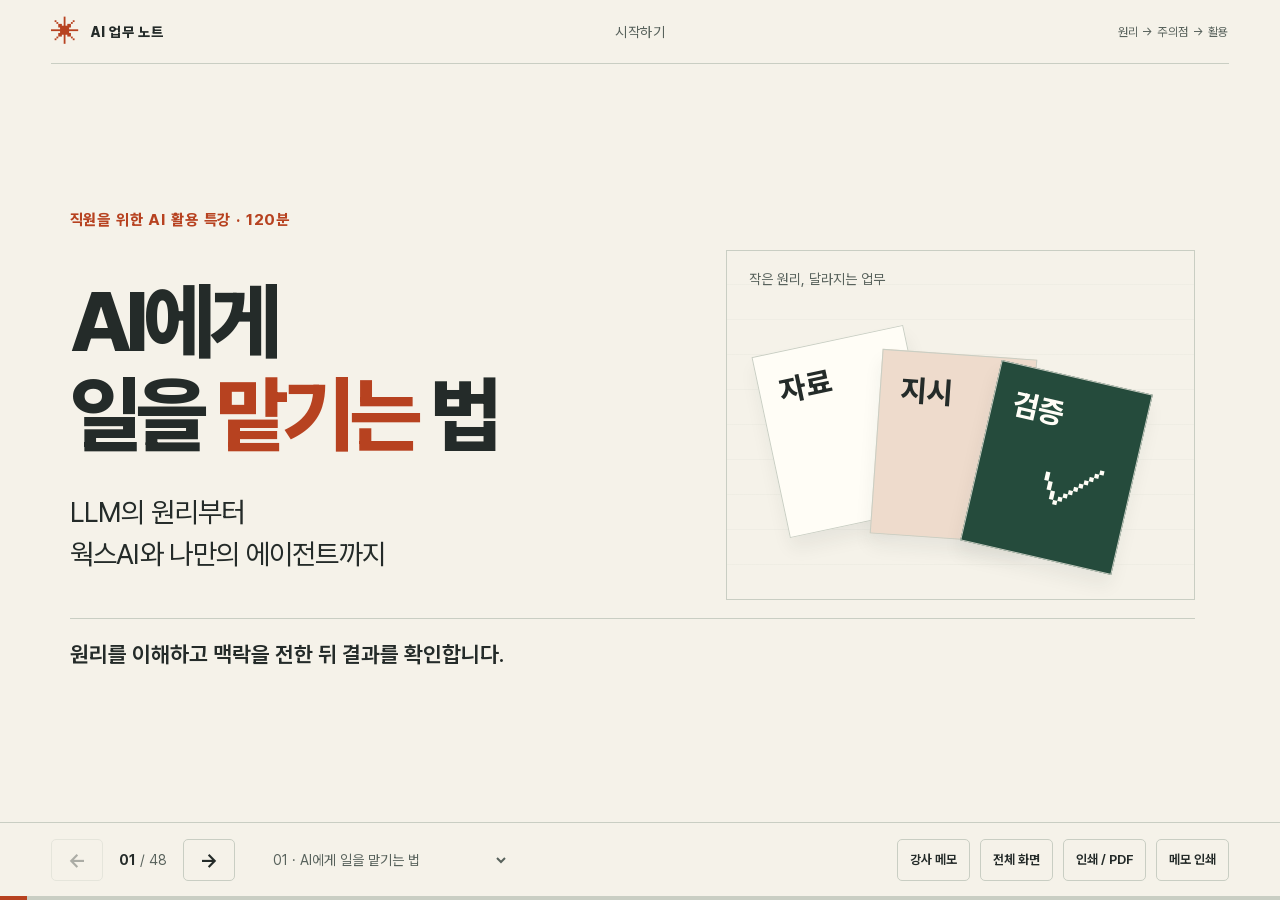
==== presentations/llm-wrks-basics/index.html @ 3632317a "[FEAT] restructure llm-wrks deck into five-part lesson with autoplay scenes Reorder the deck into me" ====
<!doctype html>
<html lang="ko">
  <head>
    <meta charset="utf-8" />
    <meta name="viewport" content="width=device-width, initial-scale=1" />
    <meta
      name="description"
      content="직원을 위한 120분 AI 활용 특강. LLM의 원리와 주의점부터 웍스AI 화면·전용 도구·나만의 에이전트까지."
    />
    <title>AI에게 일을 맡기는 법</title>
    <link rel="icon" href="../../assets/favicon.svg" type="image/svg+xml" />
    <link rel="stylesheet" href="../../assets/fonts/fonts.css" />
    <link rel="stylesheet" href="assets/deck.css" />
  </head>
  <body>
    <a class="skip-link" href="#deck">본문으로 이동</a>
    <header class="deck-header">
      <a class="brand" href="#1"
        ><span aria-hidden="true">✳</span> AI 업무 노트</a
      ><span id="chapter-label">시작하기</span
      ><span class="header-end">원리 → 주의점 → 활용</span>
    </header>
    <main id="deck" tabindex="-1">
      <section
        class="slide cover is-active"
        data-slide
        data-chapter="시작하기"
        id="opening"
      >
        <p class="eyebrow">직원을 위한 AI 활용 특강 · 120분</p>
        <div class="cover-grid">
          <div>
            <h1>AI에게<br />일을 <em>맡기는</em> 법</h1>
            <p class="lead">LLM의 원리부터<br />웍스AI와 나만의 에이전트까지</p>
          </div>
          <div class="cover-art" aria-hidden="true">
            <span class="art-label">작은 원리, 달라지는 업무</span>
            <div class="paper p1">자료</div>
            <div class="paper p2">지시</div>
            <div class="paper p3">검증<span>✓</span></div>
          </div>
        </div>
        <p class="takeaway">
          원리를 이해하고 맥락을 전한 뒤 결과를 확인합니다.
        </p>
        <aside class="speaker-notes">
          권장 편성은 120분이다. 슬라이드별 배분과 90분 축약안은 ‘강사용 ·
          편성안’ 슬라이드를 참고한다. 제목 위 머리글에 ‘심화’ 표시가 붙은 슬라이드가 축약 대상이다.
          방향키로 이동, N으로 발표자 메모, ‘메모 인쇄’로 강사용 메모를 포함해
          인쇄한다. 1부의 애니메이션은 슬라이드에 들어오면 자동으로 재생되고 ‘일시정지’로 멈출 수 있다.
          시작할 때 마무리 슬라이드의 자가진단 3문항을 먼저 묻는다. 강의 시작 전에 웍스AI 로그인을 먼저 해 두도록 안내해 3부 접속 확인 시간을 줄인다.
          실습 계정과 자료 입력 허용 범위는 미리 확인해 둔다. 인터넷은 외부 링크를 열 때만 필요하다.
        </aside>
      </section>
      <section class="slide" data-slide data-chapter="시작하기" id="outcomes">
        <p class="eyebrow">오늘의 도착점</p>
        <h2>원리를 알고,<br /><em>내 업무에 맞게</em> 쓰기</h2>
        <div class="three">
          <article>
            <span class="number">01</span>
            <h3>이해하기</h3>
            <p>AI가 답을 만드는<br />방식과 그 한계</p>
          </article>
          <article>
            <span class="number">02</span>
            <h3>조심하기</h3>
            <p>환각·슬롭·맹신을<br />알아보고 확인하기</p>
          </article>
          <article>
            <span class="number">03</span>
            <h3>활용하기</h3>
            <p>웍스AI 전용 도구와<br />나만의 에이전트</p>
          </article>
        </div>
        <p class="takeaway">원리 → 주의점 → 웍스AI 화면 → 전용 도구 → 나만의 에이전트</p>
        <aside class="speaker-notes">
          참석자에게 최근 반복해서 작성한 문서를 하나 떠올리게 한다. 코딩
          지식은 필요 없다. 강의가 끝날 때 각자 자기 업무용 에이전트 설계서를 하나 갖고 나가는 것이 목표다.
          1부의 원리는 2부의 주의점을 설명하기 위한 것이므로 용어를 외우게 하지 않는다.
        </aside>
      </section>
      <section
        class="slide"
        data-slide
        data-chapter="01 · AI가 답하는 방식"
        id="llm-model"
      >
        <p class="eyebrow">AI · 생성형 AI · LLM</p>
        <h2>LLM은 <em>말을 이어 쓰는</em> <br />대규모 언어 모델</h2>
        <div class="two">
          <div
            class="layers"
            role="img"
            aria-label="개념도: AI 안에 생성형 AI가 있고, 그 안에 LLM이 있음"
          >
            <div class="layer l1">
              <span>AI · 컴퓨터가 판단·예측하는 기술 전반</span>
              <div class="layer l2">
                <span>생성형 AI · 글·이미지 등을 만들어 냄</span>
                <div class="layer l3"><span>LLM · 언어를 다룸</span></div>
              </div>
            </div>
          </div>
          <div>
            <p class="lead">
              많은 글에서 익힌 패턴으로<br />문맥에 맞는 다음 말을 만듭니다.
            </p>
            <div class="panel">
              <h3>모델 ≠ 서비스</h3>
              <p>
                모델: GPT-6 Astra · Claude Fable 5.1<br />서비스: ChatGPT ·
                웍스AI처럼 모델에 화면·도구를 묶은 제품
              </p>
            </div>
          </div>
        </div>
        <p class="takeaway">
          같은 모델이라도 자료·도구·설정이 다르면 결과가 달라질 수 있습니다.
        </p>
        <p class="source-line">모델명 확인: 2026-09-08 · 기관 계정의 제공 모델은 별도 확인 · 동심원은 단순화한 개념도</p>
        <aside class="speaker-notes">
          LLM은 Large Language Model의 약자다. 모델은 단순 문장 목록이나 검색 데이터베이스가 아니라
          학습으로 조정된 수치와 계산 구조다. 요약·번역·분류·초안 등 언어 업무를 예로 든다.
          이미지도 받는 멀티모달 모델이 있지만 모든 모델이 모든 형식을 지원하지는 않는다.
          모델 예시는 2026-09-08 공식 문서에서 확인했다. 웍스AI에서 제공한다는 뜻은 아니다. 다른 서비스에서 같은 모델을
          골라도 ChatGPT의 모든 기능이 그대로 제공되지는 않는다. 기관 계약으로 실제 쓸 수
          있는 모델 목록은 따로 확인한다.
        </aside>
      </section>
      <section
        class="slide"
        data-slide
        data-chapter="01 · AI가 답하는 방식"
        id="learning"
      >
        <p class="eyebrow">학습 · 모델은 어떻게 만들어질까</p>
        <h2>엄청난 양의 글로<br /><em>다음 말 맞히기</em>를 연습합니다</h2>
        <div class="learn-stage" data-css-scene>
          <div class="learn-feed" aria-hidden="true">
            <span style="--i: 0">공문</span><span style="--i: 1">기사</span
            ><span style="--i: 2">책</span><span style="--i: 3">웹 문서</span
            ><span style="--i: 4">매뉴얼</span><span style="--i: 5">대화</span>
          </div>
          <div class="learn-model" aria-hidden="true">
            <b>모델</b>
            <div class="dials">
              <i style="--d: 0"></i><i style="--d: 3"></i><i style="--d: 6"></i
              ><i style="--d: 1"></i><i style="--d: 4"></i><i style="--d: 7"></i
              ><i style="--d: 2"></i><i style="--d: 5"></i><i style="--d: 8"></i
              ><i style="--d: 4"></i><i style="--d: 1"></i><i style="--d: 6"></i>
            </div>
            <small>내부 수치</small>
          </div>
          <div class="learn-quiz">
            <p class="learn-q">“비가 와서 가방에서 ___을 꺼냈다”</p>
            <p class="learn-guess">
              <span class="g-wrong">공책 ✗</span
              ><span class="g-right">우산 ✓</span>
            </p>
            <ol class="learn-steps">
              <li>다음 말을 맞혀 보고</li>
              <li>틀린 만큼 수치를 고치고</li>
              <li>셀 수 없이 반복합니다</li>
            </ol>
          </div>
        </div>
        <div class="scene-bar">
          <p class="activity-caption">
            결과: 글의 패턴이 담긴 수치 덩어리 = 모델
          </p>
          <button type="button" class="quiet scene-toggle" data-scene-toggle>
            일시정지
          </button>
        </div>
        <p class="source-line">단순화한 설명 · 실제 학습 과정의 세부는 생략</p>
        <aside class="speaker-notes">
          학습 목표가 ‘다음 말 예측’이라는 점만 전달한다. 모델 안에 문장이 그대로 저장된 것이 아니라
          패턴이 수치로 담긴다고 설명한다. 틀린 만큼 수치를 고친다는 표현은 단순화다.
          이 원리가 2부의 환각으로 이어진다: 모델은 그럴듯한 다음 말을 고르도록 학습됐고,
          자연스러운 문장이 곧 사실이라는 보장은 없다.
        </aside>
      </section>
      <section
        class="slide"
        data-slide
        data-chapter="01 · AI가 답하는 방식"
        id="tokens"
      >
        <p class="eyebrow">
          Token · 글을 처리하는 조각<span class="optional"
            >심화 · 90분 편성에서 생략 가능</span
          >
        </p>
        <h2>글은 <em>조각</em>으로 나뉘고<br />조각은 <em>숫자</em>가 됩니다</h2>
        <div class="token-stage is-split show-id" id="token-stage">
          <p
            class="token-sentence"
            role="img"
            aria-label="예시 문장 ‘웍스AI로 회의록을 요약해줘.’가 여러 조각으로 나뉘고, 조각마다 번호가 붙음"
          >
            <span class="tk"><b>웍스</b><i>8123</i></span
            ><span class="tk"><b>AI</b><i>15</i></span
            ><span class="tk"><b>로</b><i>902</i></span
            ><span class="tk"><b>&nbsp;회의</b><i>3371</i></span
            ><span class="tk"><b>록</b><i>610</i></span
            ><span class="tk"><b>을</b><i>47</i></span
            ><span class="tk"><b>&nbsp;요약</b><i>5288</i></span
            ><span class="tk"><b>해</b><i>214</i></span
            ><span class="tk"><b>줘</b><i>1930</i></span
            ><span class="tk"><b>.</b><i>13</i></span>
          </p>
        </div>
        <div class="scene-bar">
          <p class="activity-caption" id="token-caption">
            문장 → 조각(토큰) → 번호(숫자)
          </p>
          <button type="button" class="quiet scene-toggle" data-scene-toggle>
            일시정지
          </button>
        </div>
        <p class="takeaway">
          토큰 수는 글자 수와 다릅니다. 토큰을 알면 입력 길이·출력 한도·사용량을 이해하기 쉽습니다.
        </p>
        <p class="source-line">
          분할 위치와 번호는 설명용 예시 · 실제 분할은
          <a
            href="https://platform.openai.com/tokenizer"
            target="_blank"
            rel="noopener noreferrer"
            >공식 토크나이저</a
          >에서 확인
        </p>
        <aside class="speaker-notes">
          한 단어가 여러 토큰이 되기도 하고 문장부호·공백에 따라서도 나뉘는 방식이 달라진다.
          토큰 수는 언어와 토크나이저에 따라 다르며 “한글 한 글자 = 한 토큰”은 아니다.
          화면의 분할 위치와 번호는 실제 토크나이저 결과가 아니다. 인터넷이 되면 공식 토크나이저에
          짧은 한국어와 영어 문장을 넣어 본다. 숫자는 외우게 하지 않는다.
        </aside>
      </section>
      <section
        class="slide"
        data-slide
        data-chapter="01 · AI가 답하는 방식"
        id="embedding"
      >
        <p class="eyebrow">
          의미를 좌표로<span class="optional">심화 · 90분 편성에서 생략 가능</span>
        </p>
        <h2>비슷한 뜻은<br /><em>가까이 모입니다</em></h2>
        <div class="embed-layout">
          <canvas
            id="embed-canvas"
            role="img"
            aria-label="개념도: 비·우산·우비·장마가 한곳에, 공문·기안·결재·규정이 다른 곳에, 김치·비빔밥·된장국·식당이 또 다른 곳에 모여 천천히 좌우로 흔들리는 점 구름"
          ></canvas>
          <div>
            <p class="lead">글 조각을<br /><em>숫자 목록(좌표)</em>으로 바꿔 다룹니다.</p>
            <p>
              좌표 사이 거리가 가까울수록 관련이 깊고,<br />멀수록 관련이 적습니다.
            </p>
            <ul class="embed-legend">
              <li><i class="c1"></i>비 · 우산 · 우비 · 장마</li>
              <li><i class="c2"></i>공문 · 기안 · 결재 · 규정</li>
              <li><i class="c3"></i>김치 · 비빔밥 · 된장국 · 식당</li>
            </ul>
          </div>
        </div>
        <div class="scene-bar">
          <p class="activity-caption">임베딩 원리로 LLM 내부를 단순화한 3차원 개념도 · 단어 위치는 설명용</p>
          <button type="button" class="quiet scene-toggle" data-scene-toggle>
            일시정지
          </button>
        </div>
        <p class="source-line">
          근거:
          <a
            href="https://developers.openai.com/api/docs/guides/embeddings"
            target="_blank"
            rel="noopener noreferrer"
            >OpenAI 임베딩 안내</a
          >(“거리가 가까우면 관련이 높음”)
        </p>
        <aside class="speaker-notes">
          숫자 목록을 임베딩이라고 부른다는 것만 짧게 언급한다. 공식 안내는 임베딩을 실수의 목록으로,
          두 목록 사이 거리를 관련성의 척도로 설명한다. 이 그림은 LLM 내부 표현을 3차원으로 단순화한
          개념도이며 실제 좌표나 차원 수를 보여 주지 않는다. ‘우산’과 ‘우비’가 가깝고 ‘우산’과 ‘결재’가
          멀다는 점만 가리킨다.
        </aside>
      </section>
      <section
        class="slide"
        data-slide
        data-chapter="01 · AI가 답하는 방식"
        id="next-token"
      >
        <p class="eyebrow">다음 조각 예측 · 자동 재생</p>
        <h2>문맥을 보고, <br /><em>한 조각씩 이어갑니다</em></h2>
        <div class="demo gen-demo" id="gen-demo">
          <div
            class="activity-controls context-choices"
            role="group"
            aria-label="예시 문맥 선택"
          >
            <button type="button" data-context="rain" aria-pressed="true">
              비 오는 날
            </button>
            <button type="button" data-context="sun" aria-pressed="false">
              햇볕이 강한 날
            </button>
          </div>
          <p class="generated" id="generated" aria-hidden="true">
            비가 와서 가방에서<span> 우산을</span><span> 꺼내</span><span> 펼쳤습니다</span><span>.</span>
          </p>
          <div class="gen-body" aria-hidden="true">
            <ol class="gen-candidates" id="gen-candidates">
              <li class="is-chosen"><span class="w">우산을</span><span class="bar"><i style="--p: 0.62"></i></span></li>
              <li><span class="w">우비를</span><span class="bar"><i style="--p: 0.24"></i></span></li>
              <li><span class="w">공책을</span><span class="bar"><i style="--p: 0.06"></i></span></li>
            </ol>
            <ol class="phase-track" id="phase-track">
              <li data-phase="score" class="is-on">① 후보마다 점수</li>
              <li data-phase="pick" class="is-on">② 하나 고르기</li>
              <li data-phase="append" class="is-on">③ 붙이고 반복</li>
            </ol>
          </div>
          <div class="scene-bar">
            <p class="demo-feedback">막대 길이는 설명용 가상 값</p>
            <button type="button" class="quiet scene-toggle" data-scene-toggle>
              일시정지
            </button>
          </div>
        </div>
        <p class="sr-only" id="gen-summary">
          예시: “비가 와서 가방에서” 다음 후보(우산을·우비를·공책을)가 떠오르고, 하나를 골라
          붙이는 과정을 반복해 “비가 와서 가방에서 우산을 꺼내 펼쳤습니다.”를 만듭니다.
        </p>
        <p class="takeaway">답을 한 번에 꺼내지 않고, 조각을 하나씩 골라 문장을 만듭니다.</p>
        <p class="source-line">
          교육용 예시 · 실제 모델·확률·토큰 분할 아님
        </p>
        <aside class="speaker-notes">
          자동으로 반복 재생된다. 문맥 버튼을 바꾸면 후보가 달라지는 것을 보여 준다. 실제 생성에서는 앞 단어
          하나만이 아니라 주어진 문맥 전체를 본다. 늘 점수가 가장 높은 후보만 고르지는 않는다는 점은
          다음 슬라이드에서 다룬다. 화면의 후보는 어절 단위로 묶어 보여 준 것일 뿐 실제 토큰 경계가 아니다.
          실제 AI는 호출하지 않는다. 핵심: 모델은 사실을 찾아 오는 것이 아니라 그럴듯한 다음 조각을 고른다.
        </aside>
      </section>
      <section
        class="slide"
        data-slide
        data-chapter="01 · AI가 답하는 방식"
        id="sampling"
      >
        <p class="eyebrow">같은 질문, 다른 답</p>
        <h2>한 번 더 물으면<br /><em>다른 답</em>이 나올 수 있습니다</h2>
        <div class="sample-stage" id="sample-stage">
          <p class="sample-prompt">
            <span class="tag">같은 요청</span>“직원 AI 교육 안내 메일의 첫 문장을 써줘.”
          </p>
          <p class="sr-only">
            같은 요청에 대한 세 가지 답 예시: “안녕하세요. 직원 AI 활용 교육을 안내드립니다.”,
            “직원 여러분께 AI 교육 소식을 전해 드립니다.”, “업무에 바로 쓰는 AI 교육에 여러분을 초대합니다.”
          </p>
          <div class="sample-lanes" aria-hidden="true">
            <div class="lane">
              <span class="lane-label">1번째 답</span>
              <p class="lane-out" data-lane="0">안녕하세요. 직원 AI 활용 교육을 안내드립니다.</p>
            </div>
            <div class="lane">
              <span class="lane-label">2번째 답</span>
              <p class="lane-out" data-lane="1">직원 여러분께 AI 교육 소식을 전해 드립니다.</p>
            </div>
            <div class="lane">
              <span class="lane-label">3번째 답</span>
              <p class="lane-out" data-lane="2">업무에 바로 쓰는 AI 교육에 여러분을 초대합니다.</p>
            </div>
          </div>
        </div>
        <div class="scene-bar">
          <p class="activity-caption">후보를 고를 때마다 결과가 달라질 수 있습니다(단순화한 설명).</p>
          <button type="button" class="quiet scene-toggle" data-scene-toggle>
            일시정지
          </button>
        </div>
        <p class="takeaway">
          고장이 아닙니다. 한 번의 답을 정답처럼 여기지 말고 근거로 확인합니다.
        </p>
        <p class="source-line">
          답 문장은 교육용 예시 · 근거:
          <a
            href="https://developers.openai.com/api/docs/guides/text"
            target="_blank"
            rel="noopener noreferrer"
            >OpenAI 텍스트 생성 안내</a
          >(생성 결과는 “non-deterministic”)
        </p>
        <aside class="speaker-notes">
          세 답이 모두 자연스럽지만 표현이 다르다. 공식 안내는 모델이 만드는 내용이 비결정적이라고 설명한다.
          그래서 같은 질문을 다시 해서 같은 답이 나와도, 다른 모델이 같은 답을 해도 사실 확인을 대신하지
          못한다. 반대로 여러 번 물어 표현 후보를 모으는 데는 쓸 수 있다. 이 예문들은 실제 모델 출력이 아니다.
        </aside>
      </section>
      <section
        class="slide"
        data-slide
        data-chapter="01 · AI가 답하는 방식"
        id="context"
      >
        <p class="eyebrow">Context · 이번 답변의 작업 자료</p>
        <h2>컨텍스트는<br /><em>크기가 정해진 책상</em></h2>
        <div class="ctx-stage" id="ctx-stage">
          <div class="ctx-meter">
            <span>컨텍스트 창 · 토큰 한도</span>
            <div class="meter"><i id="ctx-fill" style="--fill: 1"></i></div>
          </div>
          <ul class="ctx-items" id="ctx-items">
            <li style="--size: 2">서비스 지시</li>
            <li style="--size: 3" class="is-out">이전 대화 ①<small>빠지거나 요약될 수 있음</small></li>
            <li style="--size: 3">이전 대화 ②</li>
            <li style="--size: 4">제공 문서</li>
            <li style="--size: 2">검색 결과</li>
            <li style="--size: 1" class="now">현재 요청</li>
          </ul>
        </div>
        <div class="scene-bar">
          <p class="activity-caption" id="ctx-caption">
            요청·대화·문서·검색 결과가 한 책상에 올라갑니다.
          </p>
          <button type="button" class="quiet scene-toggle" data-scene-toggle>
            일시정지
          </button>
        </div>
        <p class="takeaway">
          보낸 내용과 받을 답변을 합쳐 토큰(글 조각) 한도를 셉니다. 한도 안에 있어도 모든 정보를 빠짐없이 쓴다는 보장은 없습니다.
        </p>
        <p class="source-line">개념도 · 어떤 내용이 빠지거나 요약되는지는 서비스마다 다름</p>
        <aside class="speaker-notes">
          책상은 비유다. 컨텍스트는 모델이 이번 답을 만들 때 실제로 받은 정보다. 화면에 대화 기록이 보여도
          이번 모델 입력에 전부 들어가지 않을 수 있다. 서비스가 일부만 골라 넣거나 요약하거나 뺄 수
          있다. 그림에서 오래된 대화가 흐려지는 것은 한 가지 예일 뿐이다. 웍스AI가 구체적으로 어떻게
          처리하는지는 확인하지 못했으므로 단정하지 않는다. 2부의 ‘대화 나누기·인계’가 이 원리에서 나온다.
        </aside>
      </section>
      <section class="slide" data-slide data-chapter="01 · AI가 답하는 방식" id="training-context">
        <p class="eyebrow">파일을 첨부하면 AI가 영구히 배울까요?</p>
        <h2>자료를 <em>참고하는 것</em>과<br />모델을 학습시키는 것은 다릅니다</h2>
        <div class="two">
          <article class="panel">
            <span class="tag">학습 · 모델 자체를 조정</span>
            <h3>요약하는 능력을 익히기</h3>
            <p>많은 사례로 모델 내부 수치를 조정하는 과정입니다. 학습에는 기준일이 있어 그 뒤의 소식은 모델 안에 없습니다.</p>
          </article>
          <article class="panel accent">
            <span class="tag">지금 대화 · 자료를 참고</span>
            <h3>첨부한 회의록 요약하기</h3>
            <p>배운 능력으로 이번에 제공한 회의록을 읽고 답합니다. 파일을 첨부한다고 모델이 다시 학습하지는 않습니다.</p>
          </article>
        </div>
        <p class="takeaway">다음 대화에서도 AI가 그 파일을 안다고 여기지 말고 필요한 자료가 연결됐는지 확인하세요.</p>
        <p class="warn-line"><b>학습과 저장은 별개입니다.</b> 대화와 첨부 파일을 보관하는지, 나중에 학습에 쓰는지는 서비스 정책과 기관 설정에 따라 다릅니다.</p>
        <p class="source-line">지식 기준일 예: GPT-6 Astra “Apr 30, 2026 knowledge cutoff” (OpenAI 모델 안내, 2026-09-11 확인) · 최신 정보는 검색·첨부 자료로 더함</p>
        <aside class="speaker-notes">모델마다 학습 자료의 기준일(knowledge cutoff)이 있다. 그 뒤의 규정 개정이나 일정은 모델이 스스로 알 수 없으므로 검색 결과나 첨부 자료로 넣어 주고 원문을 확인한다. 3부의 ‘생성·검색·자료 읽기’ 슬라이드가 이 원리를 화면 기능과 연결한다. 교육용 회의록 예시다. 현재 문맥을 참고하는 추론과 모델 수치를 바꾸는 학습을 구분한다. 서비스의 기억·프로젝트·문서 검색 기능으로 다른 대화에 자료가 연결될 수도 있으므로 항상 사라진다고 단정하지 않는다. 첨부해도 바로 재학습하지 않는다는 말이 저장하지 않는다는 뜻은 아니다. 5부의 에이전트도 같은 원리다: 에이전트에 올린 참고 파일은 답할 때 참고하는 자료이지 모델을 다시 학습시키는 것이 아니다.</aside>
      </section>
      <section
        class="slide"
        data-slide
        data-chapter="02 · 쓸 때 조심할 것"
        id="traits-bridge"
      >
        <p class="eyebrow">1부의 원리 → 2부의 주의점</p>
        <h2>원리를 알면<br /><em>조심할 점</em>이 보입니다</h2>
        <ol class="bridge">
          <li>
            <span>문맥을 보고 이어 쓴다</span><b aria-hidden="true">→</b
            ><strong>요청을 구체적으로</strong>
          </li>
          <li>
            <span>책상 크기가 정해져 있다</span><b aria-hidden="true">→</b
            ><strong>대화를 나누고 인계하기</strong>
          </li>
          <li>
            <span>그럴듯한 조각을 고른다</span><b aria-hidden="true">→</b
            ><strong>환각 · 원문으로 확인</strong>
          </li>
          <li>
            <span>흔한 표현 쪽으로 기운다</span><b aria-hidden="true">→</b
            ><strong>AI 슬롭 · 내 판단과 사실 더하기</strong>
          </li>
          <li>
            <span>점수는 그럴듯함일 뿐, 사실 여부가 아니다</span><b aria-hidden="true">→</b
            ><strong>맹신 금지 · 생각은 내가</strong>
          </li>
          <li class="apart">
            <span>원리와 별개 · 기관의 규칙</span><b aria-hidden="true">→</b
            ><strong>자료 경계 · 사람의 승인</strong>
          </li>
        </ol>
        <aside class="speaker-notes">
          2부의 지도다. 위 다섯 줄의 왼쪽은 1부에서 본 특성, 오른쪽은 이번 부에서 다룰 습관이다. ‘흔한 표현 쪽으로
          기운다’는 그럴듯한 다음 조각을 고르는 방식을 단순화한 설명이다. ‘점수는 그럴듯함일 뿐’은 다음 조각 예측
          슬라이드의 막대를 떠올리게 한다: 막대는 문맥에 얼마나 자연스러운지를 뜻할 뿐 사실인지를 뜻하지 않는다.
          마지막 줄은 1부의 원리에서 나오지 않는다. 자료 입력 범위와 승인은 기관 규칙과 사람의 책임이다.
        </aside>
      </section>
      <section
        class="slide"
        data-slide
        data-chapter="02 · 쓸 때 조심할 것"
        id="before-after"
      >
        <p class="eyebrow">모델에 주는 지시 비교하기</p>
        <h2>같은 자료, <em>다른 지시</em></h2>
        <div class="two">
          <article class="panel">
            <span class="tag">요청 A</span>
            <blockquote>“회의록 정리해줘.”</blockquote>
            <p>대상·형식·미정 처리 기준을<br />AI가 추정해야 합니다.</p>
          </article>
          <article class="panel accent">
            <span class="tag">요청 B</span>
            <blockquote>
              “결정·할 일·미정을 구분해줘.<br />담당자와 기한은 원문에 있을
              때만.”
            </blockquote>
            <p>결과의 용도와 확인 기준이<br />분명해집니다.</p>
          </article>
        </div>
        <p class="takeaway">어느 요청이 업무 검토에 더 유리할까요?</p>
        <aside class="speaker-notes">
          1부에서 본 것처럼 모델은 받은 문맥을 보고 이어 쓴다. 요청 A는 빈 곳을 AI가 추정해 채우게 만든다.
          두 요청은 교육용 예시이며 실제 모델 응답 비교 실험이 아니다. B가
          결과를 보장한다고 말하지 말고 실습에서 같은 자료로 직접 확인한다.
        </aside>
      </section>
      <section
        class="slide"
        data-slide
        data-chapter="02 · 쓸 때 조심할 것"
        id="prompt"
      >
        <p class="eyebrow">Prompt · AI에게 전달하는 요청과 지시</p>
        <h2>질문보다 구체적인<br /><em>업무 지시서</em></h2>
        <div class="two builder">
          <div
            class="builder-options activity-controls"
            role="group"
            aria-label="프롬프트에 넣을 요소"
          >
            <button
              type="button"
              data-prompt-part="purpose"
              aria-pressed="false"
            >
              <strong>01 · 목적</strong><span>누가, 어디에 쓸 결과인가?</span>
            </button>
            <button
              type="button"
              data-prompt-part="source"
              aria-pressed="false"
            >
              <strong>02 · 자료</strong><span>어떤 원문을 참고하는가?</span>
            </button>
            <button
              type="button"
              data-prompt-part="constraint"
              aria-pressed="false"
            >
              <strong>03 · 조건</strong><span>반드시 지킬 기준은?</span>
            </button>
            <button
              type="button"
              data-prompt-part="format"
              aria-pressed="false"
            >
              <strong>04 · 형식</strong><span>어떤 형태로 받을 것인가?</span>
            </button>
          </div>
          <div class="prompt-card">
            <p class="tag" id="builder-count" role="status">
              0/4 요소 선택 · AI 성능 점수가 아닙니다
            </p>
            <pre
              id="built-prompt"
            ><code data-source="illustration">회의록 정리해줘.</code></pre>
            <div class="builder-actions">
              <button type="button" data-copy="built-prompt">
                조립한 요청 복사</button
              ><button type="button" class="quiet" id="builder-reset">
                선택 초기화
              </button>
            </div>
          </div>
        </div>
        <p class="activity-caption">
          요소를 넣고 빼며 지시가 어떻게 달라지는지 비교하세요. 복사한 뒤 실제
          자료를 붙여 넣습니다.
        </p>
        <p class="print-only">
          목적: 팀 공유용 · 자료: 제공 회의 메모 · 조건: 없는 사실은 미정 ·
          형식: 핵심 요약 3개와 할 일 표
        </p>
        <aside class="speaker-notes">
          네 요소는 이 강의의 교육용 체크리스트이며 공식 표준이나 만능 공식이
          아니다. 아주 간단한 요청에 매번 네 항목을 길게 작성할 필요는 없다.
          중요한 정보가 빠지지 않았는지 확인하는 틀이다. 5부의 에이전트 지시문도 같은 틀로 쓴다.
        </aside>
      </section>
      <section
        class="slide"
        data-slide
        data-chapter="02 · 쓸 때 조심할 것"
        id="refine"
      >
        <p class="eyebrow">후속 요청도 구체적으로</p>
        <h2>“더 잘” 대신<br /><em>바꿀 기준</em>을 알려주세요</h2>
        <div class="edit-list">
          <div>
            <s>더 잘 써줘</s
            ><span
              >전 직원에게 보내는 안내문으로 바꾸고 해야 할 일을 앞으로
              옮겨줘.</span
            >
          </div>
          <div>
            <s>짧게 해줘</s><span>결정 사항 3개와 미정 사항만 남겨줘.</span>
          </div>
          <div>
            <s>정말 맞아?</s
            ><span
              >날짜·담당자마다 원문 근거를 붙이고 근거가 없으면 표시해줘.</span
            >
          </div>
        </div>
        <p class="takeaway">초안 → 구체적인 피드백 → 원문 대조 → 최종 수정</p>
        <aside class="speaker-notes">
          좋은 프롬프트 한 번으로 끝내야 한다는 부담을 줄인다. 생성 결과를
          초안으로 보고 수정하되 AI가 제시한 근거도 정확한지 원문에서
          확인한다.
        </aside>
      </section>
      <section
        class="slide"
        data-slide
        data-chapter="02 · 쓸 때 조심할 것"
        id="new-chat"
      >
        <p class="eyebrow">계속 대화할까, 새로 시작할까?</p>
        <h2>기준은 횟수보다<br /><em>업무 맥락이 이어지는가</em></h2>
        <div class="scenario-panel activity-controls">
          <div class="scenario-tabs" role="group" aria-label="판단할 상황 선택">
            <button type="button" data-scenario="0" aria-pressed="true">
              상황 1</button
            ><button type="button" data-scenario="1" aria-pressed="false">
              상황 2</button
            ><button type="button" data-scenario="2" aria-pressed="false">
              상황 3
            </button>
          </div>
          <p id="scenario-question" aria-live="polite">
            회의 요약을 끝냈습니다. 같은 메모로 직원 안내 메일을 만들려 합니다.
          </p>
          <div
            class="answer-choices"
            role="group"
            aria-label="대화 진행 방식 선택"
          >
            <button
              type="button"
              data-chat-choice="continue"
              aria-pressed="false"
            >
              같은 대화에서 계속</button
            ><button type="button" data-chat-choice="new" aria-pressed="false">
              새 대화 시작</button
            ><button
              type="button"
              data-chat-choice="handoff"
              aria-pressed="false"
            >
              요약 후 새 대화
            </button>
          </div>
          <p id="scenario-feedback" class="activity-feedback" role="status">
            어떻게 이어가면 좋을까요? 하나를 고르고 이유를 비교해 보세요.
          </p>
        </div>
        <div class="print-only">
          <p>① 같은 메모로 안내 메일 작성 → 같은 대화 권장.</p>
          <p>② 회의록 작성 후 개인 여행 계획 → 새 대화 권장.</p>
          <p>
            ③ 같은 업무에서 폐기한 조건·초안이 쌓임 → 검토한 요약과 원문을 새
            대화로 인계.
          </p>
        </div>
        <p class="takeaway">
          이전 대화와 분리하고 싶을 때 새 대화를 엽니다. 다만 메모리·공유 지침까지
          지워진다는 보장은 없습니다.
        </p>
        <aside class="speaker-notes">
          1부의 ‘크기가 정해진 책상’에서 나온 습관이다. 실무 권장안일 뿐 기술상 꼭 따라야 하는 규칙은
          아니다. 같은 회의로 메일을 쓰는 것은 같은 업무다. 새 대화에서 이전 파일이 자동으로 이어진다고
          가정하지 않는다. 서비스별 메모리·프로젝트·공유 지침은 따로 설정하는 기능이므로 실제
          계정에서 어떻게 동작하는지 확인한다. 세 상황을 차례로 골라 권장 방법을
          비교하되 틀린 답을 지적하기보다 목적과 자료가 이어지는지를 설명한다.
        </aside>
      </section>
      <section
        class="slide"
        data-slide
        data-chapter="02 · 쓸 때 조심할 것"
        id="handoff"
      >
        <p class="eyebrow">맥락을 정리해서 넘기기</p>
        <h2>새 대화에는<br /><em>인계 메모</em>를 가져갑니다</h2>
        <div class="two">
          <div class="prompt-card">
            <pre
              id="handoff-prompt"
            ><code data-source="illustration">이 업무를 새 대화에서 이어가려고 해.
다음 항목으로 인계 메모를 작성해줘.
1. 현재 목표와 결과물 형식
2. 확정한 조건과 근거
3. 폐기한 조건
4. 미정 사항과 다음 할 일
5. 다시 제공해야 할 원문 자료
확인된 사실과 추정을 구분해줘.</code></pre>
            <button type="button" data-copy="handoff-prompt">
              인계 요청 복사
            </button>
          </div>
          <div>
            <h3>사람이 한 번 더 확인</h3>
            <p>요약하는 과정에서도 빠지거나 틀린 내용이 생길 수 있습니다.</p>
            <p>
              인계 메모를 원문과 대조하고<br />필요한 파일·근거를 새 대화에
              다시 제공합니다.
            </p>
          </div>
        </div>
        <aside class="speaker-notes">
          핵심 조건은 사람이 검토한 뒤 옮기고 모든 자료를 요약으로 대신하지
          않는다. 대화 길이에 특정 숫자를 정해 두고 기계적으로 끊는 방식은
          권장하지 않는다.
        </aside>
      </section>
      <section
        class="slide"
        data-slide
        data-chapter="02 · 쓸 때 조심할 것"
        id="context-efficiency"
      >
        <p class="eyebrow">
          “대화가 길면 효율이 떨어지나요?”<span class="optional"
            >심화 · 90분 편성에서 생략 가능</span
          >
        </p>
        <h2>효율을 <em>네 가지</em>로 나눠 봅시다</h2>
        <div class="four">
          <article>
            <span class="number">₩</span>
            <h3>사용량·비용</h3>
            <p>입력 토큰</p>
            <small>요금제·캐시 확인</small>
          </article>
          <article>
            <span class="number">↻</span>
            <h3>응답 속도</h3>
            <p>입력·출력·도구</p>
            <small>대기 시간에 영향</small>
          </article>
          <article>
            <span class="number">✓</span>
            <h3>답변 정확도</h3>
            <p>관련 맥락</p>
            <small>길이만으로 판단하지 않음</small>
          </article>
          <article>
            <span class="number">◷</span>
            <h3>사람의 검토 시간</h3>
            <p>사람의 확인</p>
            <small>총 작업 시간에 포함</small>
          </article>
        </div>
        <p class="takeaway">
          효율은 비용·속도·정확도·검토 시간을 함께 봅니다.
        </p>
        <aside class="speaker-notes">
          채팅 화면 글자 수와 실제 입력 토큰 수를 같다고 설명하지 않는다.
          입력 토큰이 늘면 사용량이나 대기 시간이 늘 수 있지만 요금제·캐시·출력
          길이·모델·추론·도구 사용에 따라 달라진다. 관련 자료는 정확도에 도움이
          되지만 불필요한 내용과 충돌하는 지시는 방해가 될 수 있다. 관련 없는
          내용이나 잘못된 답이 늘면 사람의 검토 시간이 길어질 수 있다. 세 항목이
          좋아져도 검토 시간이 자동으로 줄어드는 것은 아니다. 웍스AI의 요금이나
          내부 캐시 동작은 확인하지 않았다. 대화가 길어진다고 모델 지능 자체가
          낮아지지는 않는다.
        </aside>
      </section>
      <section
        class="slide"
        data-slide
        data-chapter="02 · 쓸 때 조심할 것"
        id="context-quality"
      >
        <p class="eyebrow">
          길게 넣을 수 있음 ≠ 모두 잘 활용함<span class="optional"
            >심화 · 90분 편성에서 생략 가능</span
          >
        </p>
        <h2>중요한 조건이<br /><em>묻힐 수 있습니다</em></h2>
        <div class="context-strip">
          <span>예전 요청</span><span>다른 주제</span><strong>최종 조건</strong
          ><span>폐기한 초안</span><span>추가 자료</span>
        </div>
        <div class="two">
          <div>
            <h3>연구에서 관찰한 현상</h3>
            <p>
              일부 모델·과제에서 필요한 정보가 어디 있느냐에 따라 성능이
              달라졌습니다. 긴 입력의 중간에 있는 정보를 덜 활용했습니다.
            </p>
          </div>
          <div>
            <h3>업무에 적용할 습관</h3>
            <p>
              현재 목표와 최종 조건을 분명히 쓰고 폐기한 조건은 따로 표시합니다.
              관련 원문은 필요한 만큼만 줍니다.
            </p>
          </div>
        </div>
        <p class="source-line">
          <a
            href="https://arxiv.org/abs/2307.03172"
            target="_blank"
            rel="noopener noreferrer"
            >Lost in the Middle, 2023/2024</a
          >
          · 당시 평가한 모델·과제의 결과. 최신 모델 모두가 똑같이 성능이 떨어진다는
          뜻은 아님.
        </p>
        <aside class="speaker-notes">
          연구는 다중 문서 질의응답과 키-값 검색을 평가했다. 지금의 모든 모델에
          같은 수치나 임계 길이를 적용하지 않는다. 그림은 측정 그래프가 아닌
          개념도다. 최종 조건을 다시 전달하더라도 원문 검토는 필요하다.
        </aside>
      </section>
      <section class="slide" data-slide data-chapter="02 · 쓸 때 조심할 것" id="hallucination-why">
        <p class="eyebrow">Hallucination · 환각</p>
        <h2>세종대왕이<br /><em>맥북을 던졌다고요?</em></h2>
        <div class="two">
          <article class="panel">
            <span class="tag">2023년에 알려진 실제 오류 사례</span>
            <h3>“세종대왕 맥북 던짐 사건”</h3>
            <p>있지도 않은 사건을 묻자 ChatGPT가 역사 속 일화처럼 꾸며 답한 사례입니다.</p>
            <p class="source-line">사례 요약 · 당시 답변의 직접 인용 아님</p>
          </article>
          <article class="panel accent">
            <span class="tag">왜 중요한가</span>
            <h3>질문의 전제도 틀릴 수 있습니다</h3>
            <p>문장을 자연스럽게 만든다고 사실까지 확인하는 것은 아닙니다. 없는 사건이나 출처도 그럴듯하게 지어낼 수 있습니다.</p>
          </article>
        </div>
        <p class="takeaway">환각: 사실과 다르거나 제공 자료에 근거하지 않은 내용을 생성하는 현상</p>
        <p class="source-line">출처: 삼성SDS 『ChatGPT 기술 분석 백서』(2023), 22쪽 · 현재 모델로 같은 응답을 재현한 실험은 아님</p>
        <aside class="speaker-notes">1부의 ‘한 조각씩 이어가기’를 떠올리게 한다: 모델은 그럴듯한 다음 조각을 고를 뿐 사실 여부를 따로 확인하지 않는다. 삼성SDS 백서 그림 13은 2023-02-23 한국일보 보도 사례를 인용한다. 지어낸 사건이며 조선시대에 실제로 있었던 일이 아니다. 현재 모델도 이 질문에 반드시 틀린다고 말하지 않는다. 예측 중심의 사전학습, 정보와 추론의 한계, ‘모른다’고 답하기보다 추측하도록 부추기는 학습·평가 방식이 환각의 원인이 될 수 있다. 다음 슬라이드에서는 평범한 회의록에서 담당자·기한을 지어내는 문제로 넘어간다.</aside>
      </section>
      <section
        class="slide"
        data-slide
        data-chapter="02 · 쓸 때 조심할 것"
        id="hallucination-example"
      >
        <p class="eyebrow">회의록에서도 생기는 환각</p>
        <h2>빈칸을 채우는 순간,<br /><em>없던 사실이 생깁니다</em></h2>
        <div class="two">
          <article class="panel">
            <span class="tag">교육용 원문</span>
            <blockquote>
              “참석 신청 마감일과<br />안내 메일 담당자는 다음 회의에서 결정.”
            </blockquote>
          </article>
          <article class="panel">
            <span class="tag">근거 없는 표현 두 개를 눌러보세요</span>
            <blockquote class="hunt-sentence">
              “<button
                type="button"
                class="hunt-word"
                data-hunt="deadline"
                aria-pressed="false"
              >
                금요일까지
              </button>
              신청을 받고,<br /><button
                type="button"
                class="hunt-word"
                data-hunt="owner"
                aria-pressed="false"
              >
                김 대리</button
              >가
              <button
                type="button"
                class="hunt-word"
                data-hunt="mail"
                aria-pressed="false"
              >
                안내 메일</button
              >을 발송합니다.”
            </blockquote>
          </article>
        </div>
        <div class="feedback-row activity-controls">
          <p id="hunt-feedback" class="activity-feedback" role="status">
            0/2 발견 · 밑줄 친 표현을 원문과 대조하세요.
          </p>
          <button type="button" id="hunt-reset" class="quiet">다시 찾기</button>
        </div>
        <p class="print-only">
          정답: 금요일까지·김 대리. 신청 마감일과 안내 메일 담당자는 모두
          미정입니다.
        </p>
        <p class="source-line">
          오류를 설명하기 위해 만든 예시이며 실제 모델 응답이 아닙니다.
        </p>
        <aside class="speaker-notes">
          원문과 답변을 비교해 근거 없는 두 항목을 찾게 한다.
          말이 유창하고 구체적이며 자신 있어 보여도 정확하다는 증거는 아니다.
          그럴듯한 기한을 채워 넣으면 실제 업무에서는 잘못된 안내로 이어질 수 있다.
        </aside>
      </section>
      <section
        class="slide"
        data-slide
        data-chapter="02 · 쓸 때 조심할 것"
        id="verify"
      >
        <p class="eyebrow">줄일 수 있지만 보장할 수는 없음</p>
        <h2>근거를 주고,<br /><em>원문으로 확인합니다</em></h2>
        <ol class="steps">
          <li><b>자료 지정</b><span>“아래 자료를 근거로 답해줘.”</span></li>
          <li>
            <b>불확실성 허용</b
            ><span>“자료에 없으면 미정, 충돌하면 확인 필요로 표시해줘.”</span>
          </li>
          <li>
            <b>근거 요구</b><span>“각 결정 사항 옆에 원문 근거를 붙여줘.”</span>
          </li>
          <li>
            <b>사람이 대조</b
            ><span>숫자·날짜·이름·인용을 원문에서 직접 확인합니다.</span>
          </li>
        </ol>
        <p class="takeaway">
          “확실해?”라고 다시 묻거나 두 모델의 답이 같아도 검증을 대신하지 못합니다.
        </p>
        <aside class="speaker-notes">
          검색하거나 자료를 주면 오류는 줄지만 환각이 사라지지는 않는다.
          출처 링크는 있는지만 보지 말고 그 주장을 실제로 뒷받침하는지 확인한다.
          계산은 계산기나 스프레드시트처럼 검증할 수 있는 도구로 다시 맞춰 본다.
          1부의 ‘같은 질문, 다른 답’과 연결한다: 다시 물어 같은 답이 나와도 사실 확인은 아니다.
        </aside>
      </section>
      <section
        class="slide"
        data-slide
        data-chapter="02 · 쓸 때 조심할 것"
        id="ai-slop"
      >
        <p class="eyebrow">AI Slop · AI 슬롭</p>
        <h2>그럴듯하지만<br /><em>내용이 없는 글</em></h2>
        <div class="two">
          <article class="panel">
            <span class="tag">슬롭의 예 · 교육용 문장</span>
            <blockquote>
              “AI는 우리 업무 전반에 혁신적인 변화를 가져오고 있습니다. 이러한
              흐름 속에서 모두의 적극적인 관심이 필요합니다.”
            </blockquote>
            <p class="why-line">누구에게나 해당 · 날짜·숫자·할 일 없음</p>
          </article>
          <article class="panel accent">
            <span class="tag">고친 예 · 실습 메모의 사실만</span>
            <blockquote>
              “AI 활용 교육은 90분이며 노트북이 필요합니다. 일정과 신청 링크는
              확정되는 대로 다시 안내합니다.”
            </blockquote>
            <p class="why-line">원문 사실 · 읽는 사람이 할 일</p>
          </article>
        </div>
        <p class="takeaway">
          AI 슬롭: 생성형 AI로 양산한 저품질 글·그림을 낮잡아 부르는 말(slop =
          음식물 찌꺼기·오물)
        </p>
        <p class="source-line">정의: 강의 담당자 제공(2026-09-11) · 두 예문은 교육용으로 만든 문장</p>
        <aside class="speaker-notes">
          1부와 연결한다: 그럴듯한 다음 조각을 고르는 방식은 흔한 표현으로 기울기 쉽다(단순화한 설명).
          그대로 쓰면 누구의 글인지, 무엇을 하라는 글인지 알 수 없다. 초안을 받으면 지울 문장부터 고르고,
          원문 사실·내 판단·읽는 사람이 할 일을 더한다. 그럴듯한 문장 사이에 틀린 사실이 섞이면 눈에 잘
          띄지 않는다는 점도 짚는다. 고친 예의 90분·노트북·미정 항목은 3부 실습 메모와 같은 가상 자료다.
        </aside>
      </section>
      <section
        class="slide"
        data-slide
        data-chapter="02 · 쓸 때 조심할 것"
        id="over-reliance"
      >
        <p class="eyebrow">생각하지 않는 사람들</p>
        <h2>작업은 맡겨도<br /><em>생각은 맡기지 않습니다</em></h2>
        <div class="two">
          <div>
            <h3>이런 모습이면 위험 신호</h3>
            <ul>
              <li>AI 답을 읽지 않고 그대로 붙여 넣는다</li>
              <li>“AI가 그렇게 말했어요”가 근거가 된다</li>
              <li>내 판단과 다르면 AI 쪽을 따른다</li>
            </ul>
          </div>
          <div class="panel accent">
            <h3>생각 → 요청 → 판단</h3>
            <ol>
              <li>먼저 내 답과 기준을 적는다</li>
              <li>AI에게 초안·반론을 요청한다</li>
              <li>원문과 내 기준으로 최종 판단한다</li>
            </ol>
          </div>
        </div>
        <p class="takeaway">말투가 자신 있어 보여도, 그것이 정확하다는 증거는 아닙니다.</p>
        <p class="source-line">실무 권장 습관 · 연구 결과를 인용한 것이 아님</p>
        <aside class="speaker-notes">
          ‘생각하지 않는 사람들’은 AI 답을 맹목적으로 따르는 사람을 뜻한다. 1부의 다음 조각 예측에서 본 것처럼
          모델은 그럴듯한 조각을 고를 뿐이고, 문장이 매끄럽거나 단정적이라는 것이 사실이라는 뜻은 아니다. 먼저 내 답을 적어 두면
          AI의 답과 비교할 기준이 생긴다. AI에게 반론이나 빠진 관점을 물어보는 것도 판단을 돕는 사용법이다.
          이 슬라이드는 연구 결과가 아니라 실무 권장 습관이다.
        </aside>
      </section>
      <section
        class="slide"
        data-slide
        data-chapter="02 · 쓸 때 조심할 것"
        id="data-boundary"
      >
        <p class="eyebrow">자료를 넣기 전에</p>
        <h2>실습은 가상 자료,<br /><em>업무는 허용 범위 확인</em></h2>
        <div class="three">
          <article>
            <h3>입력 전</h3>
            <p>개인정보·내부 문서를 넣어도 되는지 기관 기준을 확인합니다.</p>
          </article>
          <article>
            <h3>작업 중</h3>
            <p>
              필요한 부분만 넣고 이름·연락처처럼 필요 없는 정보는 지웁니다.
            </p>
          </article>
          <article>
            <h3>공유 전</h3>
            <p>
              결과에 담긴 사실과 민감 정보를 확인한 뒤 승인된 경로로
              공유합니다.
            </p>
          </article>
        </div>
        <p class="takeaway">
          기업용 서비스라고 아무 자료나 넣어도 되는 것은 아닙니다.
        </p>
        <aside class="speaker-notes">
          실습에는 이 자료의 가상 메모만 사용한다. 보관·학습 활용·외부 모델 전송
          정책은 기관 계약과 관리자 지침에서 확인한다. 이 슬라이드는 특정 서비스의
          보안을 보장하거나 법률 자문을 하려는 것이 아니다. 자료 입력 전 기관 지침을 확인한다.
        </aside>
      </section>
      <section
        class="slide"
        data-slide
        data-chapter="02 · 쓸 때 조심할 것"
        id="data-checklist"
      >
        <p class="eyebrow">“그래서 뭘 넣어도 되나요?”</p>
        <h2>자료는 공개 여부와<br /><em>기관 기준</em>으로 고릅니다</h2>
        <div class="decision">
          <div>
            <span class="tag">기관이 허용하면 활용</span>
            <ul>
              <li>공개 문서</li>
              <li>가상 회의 메모</li>
            </ul>
          </div>
          <div>
            <span class="tag">넣지 않는 것</span>
            <ul>
              <li>개인 식별 정보</li>
              <li>민감 기록·대외비</li>
            </ul>
          </div>
          <div>
            <span class="tag">확인하고 쓰는 것</span>
            <ul>
              <li>내부·미공개 문서</li>
              <li>외부 기관 문서</li>
            </ul>
          </div>
        </div>
        <p class="takeaway">
          기관 허용 자료만 · 불명확하면 담당 부서 확인
        </p>
        <p class="source-line">
          웍스AI 입력창 아래 안내: “개인정보 등 민감정보는 입력·업로드하지 마세요.” (기관 계정 화면, 2026-09-11)
        </p>
        <aside class="speaker-notes">
          자료를 넣어도 되는지는 기관 지침과 담당 부서에 확인한다. 허용 예시는
          공개 공고문·안내문, 이 강의의 가상 메모, 본인이 작성 중인 문장이다. 넣지
          않는 예시는 학번·주민등록번호·연락처 같은 식별 정보, 성적·상담·징계·건강
          기록 같은 민감 정보, 대외비 계약서와 미공개 입찰·심사 자료다. 확인이 필요한 예시는
          내부 결재 예정 문서, 미공개 일정, 외부 기관과 주고받은 문서다. 이 표는
          법률 자문이 아니며 기관 지침이 우선한다. 보관 기간·열람 범위·처리 위치는
          단정하지 않는다. 자료가 국외로 이전되는 경우에는 담당 부서의 판단을 따른다.
          웍스AI 첫 화면에도 민감정보 입력 금지 안내와 개인정보·대화 내용 보안 관련 공지 제목이 보인다.
        </aside>
      </section>
      <section
        class="slide"
        data-slide
        data-chapter="02 · 쓸 때 조심할 것"
        id="accountability"
      >
        <p class="eyebrow">“틀리면 책임은 누가 집니까?”</p>
        <h2>AI 초안도<br /><em>사람이 확인·승인합니다</em></h2>
        <div class="two">
          <div>
            <h3>사람이 맡는 일</h3>
            <p>법령 해석 · 금액 확정 · 심사 판단 · 최종 승인</p>
            <p class="why-line">AI가 썼다 ≠ 확인된 사실</p>
          </div>
          <div class="panel accent">
            <h3>남기는 기록</h3>
            <ul class="inline-check">
              <li>AI 초안 표시</li>
              <li>수치·날짜 원문 출처</li>
              <li>사람이 확인한 최종본</li>
            </ul>
          </div>
        </div>
        <p class="takeaway">
          초안은 AI · 확인과 승인은 사람
        </p>
        <p class="warn-line"><b>실무 권장안 · 기관 규정·담당 부서 지침 우선</b></p>
        <aside class="speaker-notes">
          감사·책임 질문은 이 슬라이드에서 받는다. 기관에 AI 활용 지침이 이미
          있으면 그 조항을 인용한다. 없으면 없다고 말하고 담당 부서에 확인하도록
          안내한다. 사람이 맡는 일에는 법령·규정·판례의 최종 해석, 예산 편성액과
          정산 금액의 확정, 계약·심사의 합격 여부 판단, 대외 확정 통보문의 최종본이
          포함된다. 기록으로는 초안 파일의 “AI 초안, 검토 전” 표시, 수치·날짜의 원문
          출처, 대화창이 아닌 곳에 보관한 원문 근거를 남긴다. 이 목록은 실무 권장안이며
          기관 규정이 우선한다. “결국 다 검토해야 하면 왜 쓰냐”는 질문에는 초안 작성에
          도움이 될 수 있지만 효과는 업무마다 다르므로 작성·검토 시간과 결과
          품질을 함께 비교해 판단한다고 답한다.
        </aside>
      </section>
      <section
        class="slide"
        data-slide
        data-chapter="03 · 웍스AI 화면과 실습"
        id="wrks-position"
      >
        <p class="eyebrow">웍스AI 화면 둘러보기</p>
        <h2>배운 개념을 <br /><em>업무 화면</em>에 연결합니다</h2>
        <div class="wrks-menu-layout">
          <figure class="wrks-screenshot">
            <img
              src="assets/wrks/agent-home.png"
              alt="웍스AI 에이전트 첫 화면: 상단 메뉴, 모델 선택, 입력창과 민감정보 안내, 직원·나만의·팀 에이전트 탭"
            />
            <figcaption>기관 계정 첫 화면 · 2026-09-11 캡처(이름 가림)</figcaption>
          </figure>
          <ol class="screen-callouts">
            <li><b>상단 메뉴</b><span>회의록·슬라이드 등 결과물별 입구</span></li>
            <li><b>모델 선택</b><span>이번 대화에 쓰는 모델 · 기본값 유지</span></li>
            <li><b>입력창과 + 버튼</b><span>요청 입력 · 자료 추가</span></li>
            <li><b>민감정보 안내</b><span>입력창 바로 아래 · 넣기 전에 확인</span></li>
            <li><b>에이전트 탭</b><span>직원 · 나만의 · 팀 에이전트</span></li>
          </ol>
        </div>
        <p class="source-line">
          메뉴·모델·권한은 계정마다 다를 수 있음 ·
          <a
            href="https://gov.wrks.ai/ko/agent"
            target="_blank"
            rel="noopener noreferrer"
            >웍스AI 열기 ↗</a
          >
        </p>
        <aside class="speaker-notes">
          1부의 용어를 화면에 연결한다: 모델 선택은 ‘모델’, 서비스 전체는 ‘서비스’, 입력창에 넣는 요청과
          자료가 ‘컨텍스트’다. 캡처는 2026-09-11 기관 계정 화면이며 인사말의 이름은 흐리게 처리했다.
          모델 변경 UI가 없거나 메뉴가 다르면 실제 화면을 기준으로 안내한다. 이 슬라이드의 링크는
          공공기관용 에이전트 경로다. 에이전트 탭은 5부에서 다시 다룬다.
        </aside>
      </section>
      <section
        class="slide"
        data-slide
        data-chapter="03 · 웍스AI 화면과 실습"
        id="wrks-menu-map"
      >
        <p class="eyebrow">메뉴 지도 · 먼저 고를 것</p>
        <h2>메뉴 이름보다<br /><em>업무 성격</em>으로 고릅니다</h2>
        <div class="wrks-menu-layout">
          <figure class="wrks-screenshot">
            <img
              src="assets/wrks/home.png"
              alt="웍스AI 홈 화면의 상단 메뉴와 에이전트 카드"
            />
            <figcaption>공개 매뉴얼 화면 · 탭 이름과 카드는 기관 계정과 다를 수 있음</figcaption>
          </figure>
          <div class="menu-map" aria-label="웍스AI 메뉴별 업무 예시(강의용 예시)">
            <article><b>에이전트</b><span>질문 · 요약 · 초안</span></article>
            <article><b>워크플로우</b><span>반복 단계 연결</span></article>
            <article><b>이미지</b><span>포스터 · 홍보물</span></article>
            <article><b>회의록</b><span>녹음 · 요약 · 할 일</span></article>
            <article><b>슬라이드</b><span>발표자료 · 안내문</span></article>
            <article><b>문서 번역</b><span>서식 유지 번역</span></article>
            <article><b>문서 작성 Pro</b><span>양식 기반 작성</span></article>
            <article><b>웍스+</b><span>목적별 단일 도구</span></article>
            <article><b>기타 <span class="menu-badge">텍스트 추출</span></b><span>사진 속 글자를 표로</span></article>
          </div>
        </div>
        <p class="source-line">
          메뉴 이름: 기관 계정 확인 2026-09-08 · 오른쪽 설명은 강의용 업무 예시 · 권한은 실습 계정에서 확인
        </p>
        <aside class="speaker-notes">
          현재 확인한 상단 메뉴는 에이전트, 워크플로우, 이미지, 회의록, 슬라이드,
          문서 번역, 문서 작성, 웍스+, 기타다. 기타를 열면 텍스트 추출이 보인다.
          3부 실습은 대화·수정·검토가 핵심이므로 에이전트에서 진행하고, 전용 도구는 4부에서 소개한다.
          기관 계정에서 메뉴가 다르면 실제 화면을 기준으로 안내한다.
        </aside>
      </section>
      <section
        class="slide"
        data-slide
        data-chapter="03 · 웍스AI 화면과 실습"
        id="wrks-workflow"
      >
        <p class="eyebrow">강사 시연 · 따라 하기</p>
        <h2>한 업무를<br /><em>네 동작</em>으로 완성하기</h2>
        <ol class="steps">
          <li>
            <b>대화 시작</b
            ><span>상단 ‘에이전트’에서 ‘새 대화 시작’을 누릅니다.</span>
          </li>
          <li>
            <b>모델·자료 확인</b
              ><span
                >모델은 기본값 그대로 두고 + 버튼이나 입력창으로 교육용 메모를 넣습니다.</span
              >
          </li>
          <li>
            <b>지시·수정</b
            ><span>결과를 받으면 같은 대화에서 표·말투·길이를 구체적으로 요청합니다.</span>
          </li>
          <li>
            <b>원문 대조</b
            ><span>날짜·담당자·미정 항목을 확인해 결과를 마무리합니다.</span>
          </li>
        </ol>
        <p class="takeaway">
          상단 메뉴는 전용 결과물이 필요할 때만 바꿉니다. 이번 실습은 에이전트에서 끝까지 진행합니다.
        </p>
        <aside class="speaker-notes">
          현재 화면에서 확인되는 에이전트·모델 선택 영역·입력창의 + 버튼을
          가리킨다. ‘새 대화 시작’은 대화 목록 사이드바 안에 있으므로 사이드바가 닫혀 있으면 먼저 연다(2026-09-11 기관 계정 기준). 전용 결과물이 필요할 때만 상단 메뉴를 바꾼다. 모델 변경 UI가
          없으면 기본 모델로 진행한다. 접속이 안 되면 교육용 원문과 검토
          기준을 보며 지시서를 쓰는 활동으로 바꾼다.
        </aside>
      </section>
      <section
        class="slide"
        data-slide
        data-chapter="03 · 웍스AI 화면과 실습"
        id="wrks-grounding"
      >
        <p class="eyebrow">파일·검색 기능이 있다면</p>
        <h2>생성·검색·자료 읽기는<br /><em>서로 다른 동작</em></h2>
        <div class="three">
          <article>
            <h3>그냥 질문</h3>
            <p>
              웹을 실시간으로 확인했는지 단정할 수 없습니다. 최신 사실은 근거를
              따로 확인합니다.
            </p>
          </article>
          <article>
            <h3>파일 제공</h3>
            <p>
              “이 문서를 근거로”처럼 범위를 정해 줍니다. 표·스캔 문서에서 빠진
              내용이 없는지 확인합니다.
            </p>
          </article>
          <article>
            <h3>검색 사용</h3>
            <p>
              출처·발행 시점·원문을 확인합니다. 링크가 있다는 이유만으로 믿지
              않습니다.
            </p>
          </article>
        </div>
        <p class="takeaway">
          도구로 근거를 찾기 쉬워져도 최종 답변이 사실이라는 보장은 없습니다.
        </p>
        <aside class="speaker-notes">
          기관 계정에서 이 기능을 쓸 수 있다고 확인한 경우에만 시연한다. 파일을
          첨부했다고 문서 전체를 한 번에 읽었다고 여기지 말고 도구 사용 표시와
          원문을 확인한다. 웍스AI 내부 처리 방식은 확인하지 못했으므로 여기서
          설명하지 않는다.
        </aside>
      </section>
      <section
        class="slide"
        data-slide
        data-chapter="03 · 웍스AI 화면과 실습"
        id="practice-setup"
      >
        <p class="eyebrow">실습 시작 전 · 5분</p>
        <h2>먼저 <em>접속부터</em> 확인합니다</h2>
        <div class="three">
          <article>
            <span class="number">01</span>
            <h3>접속 확인</h3>
            <p>
              기관에서 안내한 경로로 로그인해 상단 ‘에이전트’에서 ‘새 대화
              시작’까지 누릅니다. 여기까지 된 분은 손을 들어 주세요.
            </p>
          </article>
          <article>
            <span class="number">02</span>
            <h3>안 되면 짝으로</h3>
            <p>
              로그인·권한 문제는 강의 중에 해결하지 않습니다. 옆자리 사람과 한
              화면을 함께 보며 검토 역할을 맡습니다.
            </p>
          </article>
          <article>
            <span class="number">03</span>
            <h3>화면 없이도 가능</h3>
            <p>
              접속이 안 되는 분은 인쇄물의 교육용 메모와 검토 기준을 보고 지시서를
              직접 씁니다. 실습 3은 그대로 참여합니다.
            </p>
          </article>
        </div>
        <p class="takeaway">
          실습의 목표는 화면 조작이 아니라 <em>지시와 검토</em>입니다. 접속이
          안 돼도 배울 수 있는 것은 같습니다.
        </p>
        <aside class="speaker-notes">
          계정은 강의 전에 일괄 발급·초기화를 요청해 두고, 도입부에서 로그인을 먼저 해 두게 한다.
          그래서 여기서는 5분만 쓴다. 그래도 접속에 실패하는 사람이 나오므로 강사가 한 명이면 개별
          로그인 문제는 해결해 주지 않는다고 미리 알리고 짝을 지어 준다. 실습
          2·3에서 짝에게 검토자 역할을 맡기면 계속 참여할 수 있다. 인쇄물에는
          교육용 메모와 검토 기준이 들어 있다.
        </aside>
      </section>
      <section
        class="slide"
        data-slide
        data-chapter="03 · 웍스AI 화면과 실습"
        id="practice-source"
      >
        <p class="eyebrow">공통 실습 자료 · 가상 문서</p>
        <h2>모든 실습은<br /><em>이 메모 하나</em>로</h2>
        <div class="prompt-card">
          <pre
            id="meeting-memo"
          ><code data-source="illustration">[가상 회의 메모 — 직원 AI 교육 준비]
교육 대상: 전 직원 중 희망자. 실습은 노트북 사용.
교육 시간: 90분으로 확정. 일정과 장소는 미정.
자료 준비: 교육 담당자가 가상 회의 메모를 작성하기로 함.
신청 방식: 온라인 신청으로 확정. 신청 링크는 아직 없음.
참석 신청 마감일과 안내 메일 담당자는 다음 회의에서 결정.
개인정보와 실제 내부 문서는 실습에 사용하지 않기로 함.</code></pre>
          <button type="button" data-copy="meeting-memo">실습 메모 복사</button>
        </div>
        <aside class="speaker-notes">
          실제 기관의 회의나 일정이 아닌 교육용 가상 자료다. 복사 버튼으로
          메모를 복사해 웍스AI 대화에 붙여 넣는다. 일정·장소·링크·마감일·메일
          담당자가 미정이라는 사실을 먼저 확인한다.
        </aside>
      </section>
      <section
        class="slide"
        data-slide
        data-chapter="03 · 웍스AI 화면과 실습"
        id="practice-summary"
      >
        <p class="eyebrow">실습 1 · 7분</p>
        <h2>메모를 <em>할 일 표</em>로</h2>
        <div class="two">
          <div class="prompt-card">
            <pre
              id="summary-prompt"
            ><code data-source="illustration">앞서 제공한 회의 메모를 팀 공유용으로 정리해줘.
결과: 핵심 요약 3개 + 할 일 표.
표 열: 업무 / 담당자 / 기한 / 원문 근거.
결정 사항과 미정 사항을 구분해줘.
자료에 없는 내용은 추측하지 말고 '미정'으로 써줘.</code></pre>
            <button type="button" data-copy="summary-prompt">요청 복사</button>
          </div>
          <div>
            <h3>완료 체크</h3>
            <ul>
              <li>일정·장소를 지어내지 않았는가?</li>
              <li>자료 준비 담당자와 메일 담당자를 구분했는가?</li>
              <li>신청 마감일을 미정으로 남겼는가?</li>
            </ul>
          </div>
        </div>
        <aside class="speaker-notes">
          처음 2분은 입력, 3분은 응답 검토, 나머지는 수정 요청에 사용한다. AI가
          정확히 미정으로 남겼다면 좋은 결과다. 오류를 일부러 끌어내려고
          같은 질문을 반복하지 않는다.
        </aside>
      </section>
      <section
        class="slide"
        data-slide
        data-chapter="03 · 웍스AI 화면과 실습"
        id="practice-mail"
      >
        <p class="eyebrow">실습 2 · 8분</p>
        <h2>같은 대화에서<br /><em>안내 메일 초안</em>으로</h2>
        <div class="two">
          <div class="prompt-card">
            <pre
              id="mail-prompt"
            ><code data-source="illustration">같은 회의 메모로 직원 안내 메일 초안을 작성해줘.
제목과 본문을 나누고 준비 사항은 한눈에 보이게 정리해줘.
일정·장소·신청 링크가 미정임을 표시해줘.
확정 전 검토용 초안이라고 표시해줘.
신청 마감일과 담당자 연락처를 지어내지 마.</code></pre>
            <button type="button" data-copy="mail-prompt">요청 복사</button>
          </div>
          <div>
            <h3>왜 같은 대화에서 할까요?</h3>
            <p>같은 회의 자료를 다른 형식으로 바꾸는 작업이기 때문입니다.</p>
            <p class="note">
              검토용 초안입니다.<br />실제 발송은 하지 않습니다.
            </p>
          </div>
        </div>
        <aside class="speaker-notes">
          같은 자료·같은 업무이므로 기존 맥락을 이어 쓰는 편이 낫다. 메일 작성 기능이나
          외부 발송 기능을 사용하지 않고 대화창에서 텍스트 초안만 만든다.
          AI가 대상을 학생이나 일반 고객 등으로 임의로 바꾸지 않았는지도 확인한다.
          결과가 2부의 ‘AI 슬롭’처럼 누구에게나 해당되는 문장이 되지 않았는지도 본다.
        </aside>
      </section>
      <section
        class="slide"
        data-slide
        data-chapter="03 · 웍스AI 화면과 실습"
        id="practice-audit"
      >
        <p class="eyebrow">실습 3 · 10분</p>
        <h2>잘 쓴 문장보다<br /><em>근거 있는 문장</em></h2>
        <div class="two">
          <div>
            <h3>원문과 직접 대조</h3>
            <ol>
              <li>날짜·이름·링크 표시</li>
              <li>원문 근거 대조</li>
              <li>없으면 삭제하거나 ‘미정’으로</li>
            </ol>
          </div>
          <div class="panel accent">
            <h3>대화 전환 판단</h3>
            <p>목적·자료가 바뀌면 새 대화</p>
            <details>
              <summary>왜?</summary>
              <p>이전 업무의 조건을 가져갈 필요가 없습니다.</p>
            </details>
          </div>
        </div>
        <p class="takeaway">
          원문과 맞지 않는 문장은 고치거나 지웁니다. 검토 기준은 다음 장에 있습니다.
        </p>
        <aside class="speaker-notes">
          원문 대조 6분, 짝과 결과 비교 4분. 검증 결과를 발표할 때 실제 업무 개인정보를 공유하지 않는다.
          새 대화로 넘길지는 정답이 여럿일 수 있지만 목적과 자료가 이어지는지로 이유를 설명하게 한다.
          자기 업무 적용은 5부의 에이전트 설계 실습에서 한다.
        </aside>
      </section>
      <section
        class="slide"
        data-slide
        data-chapter="03 · 웍스AI 화면과 실습"
        id="practice-rubric"
      >
        <p class="eyebrow">실습 정답의 기준</p>
        <h2>이 항목이 남았다면<br /><em>검토 통과</em></h2>
        <div class="two">
          <article class="panel">
            <h3>확정</h3>
            <ul>
              <li>대상: 전 직원 중 희망자</li>
              <li>교육 시간: 90분 · 실습: 노트북</li>
              <li>자료 준비: 교육 담당자</li>
              <li>온라인 신청 · 가상 문서 사용</li>
            </ul>
          </article>
          <article class="panel accent">
            <h3>미정</h3>
            <ul>
              <li>교육 일정과 장소</li>
              <li>신청 링크와 신청 마감일</li>
              <li>안내 메일 담당자</li>
            </ul>
            <p>없던 정보를 채우지 않아야 합니다.</p>
          </article>
        </div>
        <aside class="speaker-notes">
          정답 문장이 하나로 정해져 있지는 않다. 정확한 사실을 유지하고 미정 정보를 미정으로
          남기면 된다. 원문 근거도 원문과 맞아야 한다. 담당자 연락처는 원문에
          없으므로 추가하지 않아야 한다.
        </aside>
      </section>
      <section
        class="slide"
        data-slide
        data-chapter="04 · 웍스AI 전용 도구"
        id="wrks-tool-guide"
      >
        <p class="eyebrow">결과물이 정해진 일 · 전용 도구</p>
        <h2>결과물에 맞는 <br /><em>입구를 고릅니다</em></h2>
        <div class="tool-menu-grid six-up">
          <article class="tool-menu-card">
            <img src="assets/wrks/notes.png" alt="회의록 작성 도구 화면" />
            <div>
              <span class="menu-kicker">기록형</span>
              <h3>회의록</h3>
              <p>녹음·파일 → 녹취·참가자·후속 조치</p>
            </div>
          </article>
          <article class="tool-menu-card">
            <img src="assets/wrks/slides.png" alt="슬라이드 도구의 새 슬라이드 설정 화면" />
            <div>
              <span class="menu-kicker">발표형</span>
              <h3>슬라이드</h3>
              <p>주제·참고자료 → 구성안 → 발표자료</p>
            </div>
          </article>
          <article class="tool-menu-card">
            <img src="assets/wrks/doc-writer.png" alt="문서 작성 Pro 첫 화면" />
            <div>
              <span class="menu-kicker">양식형</span>
              <h3>문서 작성 Pro</h3>
              <p>양식 파일 → 단락별 초안</p>
            </div>
          </article>
          <article class="tool-menu-card">
            <img src="assets/wrks/translation.png" alt="문서 번역 도구 화면" />
            <div>
              <span class="menu-kicker">문서형</span>
              <h3>문서 번역</h3>
              <p>PDF·Word·Excel·PPT 번역</p>
            </div>
          </article>
          <article class="tool-menu-card">
            <img src="assets/wrks/text-extract.png" alt="텍스트 추출 도구의 이미지 업로드 화면" />
            <div>
              <span class="menu-kicker">추출형</span>
              <h3>텍스트 추출</h3>
              <p>사진 속 글자 → 엑셀 표</p>
            </div>
          </article>
          <article class="tool-menu-card">
            <img src="assets/wrks/works-plus.png" alt="웍스+ 목적별 도구 목록 화면" />
            <div>
              <span class="menu-kicker">도구형</span>
              <h3>웍스+</h3>
              <p>뉴스·검토·분석 등 목적별 도구</p>
            </div>
          </article>
        </div>
        <p class="takeaway">
          대화로 다듬을 일은 <b>에이전트</b>, 모양이 정해진 결과물은 <b>전용 도구</b>
        </p>
        <aside class="speaker-notes">
          회의록·번역·웍스+ 화면은 공개 매뉴얼의 예시이고, 슬라이드·문서 작성·텍스트 추출은 2026-09-11
          기관 계정 화면이다. 전용 도구도 결과는 초안이다. 2부의 환각·검증 원칙이 그대로 적용된다.
          다음 세 장에서 회의록, 슬라이드, 문서 도구를 차례로 본다.
        </aside>
      </section>
      <section
        class="slide"
        data-slide
        data-chapter="04 · 웍스AI 전용 도구"
        id="tool-notes"
      >
        <p class="eyebrow">회의록 · 녹음에서 할 일까지</p>
        <h2>받아 적기는 맡기고<br /><em>결정은 확인합니다</em></h2>
        <div class="tool-detail">
          <figure class="wrks-screenshot">
            <img
              src="assets/wrks/meeting-notes.png"
              alt="회의록 화면: 녹취, 회의 참가자, 추출된 후속 조치 패널과 회의록 사용 안내"
            />
            <figcaption>회의 내용은 흐리게 처리 · 기관 계정 2026-09-11</figcaption>
          </figure>
          <dl class="tool-facts">
            <div><dt>넣는 것</dt><dd>파일 업로드 · 바로 녹음</dd></div>
            <div><dt>받는 것</dt><dd>녹취 · 회의 참가자 · 추출된 후속 조치</dd></div>
            <div><dt>내보내기</dt><dd>이메일 전송(PDF) · 내려받기(PDF·HWPX·텍스트)</dd></div>
            <div class="check"><dt>확인할 것</dt><dd>이름·숫자·결정은 녹음과 대조 · 담당·기한은 회의에서 정한 것만</dd></div>
          </dl>
        </div>
        <p class="source-line">화면 안내 문구 기준 · 업로드·녹음·생성 결과는 시험하지 않음</p>
        <aside class="speaker-notes">
          녹음은 참석자에게 알리고 기관 규정을 따른다. 받아쓰기와 요약에도 오류가 섞일 수 있으므로
          2부의 환각 예시처럼 원문(녹음)과 대조한다. 특히 후속 조치의 담당자·기한이 회의에서 실제로
          정해졌는지 본다. 내보내기 형식은 화면의 ‘회의록 사용 안내’ 문구를 옮긴 것이다.
        </aside>
      </section>
      <section
        class="slide"
        data-slide
        data-chapter="04 · 웍스AI 전용 도구"
        id="tool-slides"
      >
        <p class="eyebrow">슬라이드 · 발표자료 초안</p>
        <h2>구성안에서 먼저<br /><em>흐름을 고칩니다</em></h2>
        <div class="tool-detail">
          <figure class="wrks-screenshot">
            <img
              src="assets/wrks/slides.png"
              alt="웍스AI 슬라이드의 새 슬라이드 설정 화면: 1. 설정, 2. 구성안, 3. 초안·다듬기 단계와 입력 항목"
            />
            <figcaption>웍스AI 슬라이드(BETA) · 기관 계정 2026-09-11(계정명 가림)</figcaption>
          </figure>
          <dl class="tool-facts">
            <div><dt>순서</dt><dd>1. 설정 → 2. 구성안 → 3. 초안·다듬기</dd></div>
            <div><dt>넣는 것</dt><dd>제목 · 핵심 메시지 · 요청사항 · 참고자료 파일·링크</dd></div>
            <div><dt>정하는 것</dt><dd>장 수 · 슬라이드 크기 · 언어 · 대상과 목적</dd></div>
            <div class="check"><dt>확인할 것</dt><dd>수치·출처는 참고자료와 대조 · 슬롭 문장은 지우기</dd></div>
          </dl>
        </div>
        <p class="source-line">화면 입력 항목 기준 · 생성 결과는 시험하지 않음</p>
        <aside class="speaker-notes">
          구성안 단계에서 흐름부터 고치는 것은 실무 권장안이다. 요청사항 칸에는 2부의 네 요소(목적·자료·조건·형식)를
          그대로 쓰면 된다. 참고자료 파일은 PDF·한글·워드·엑셀·PPT 등을 받는다고 화면에 안내돼 있다.
          자료 입력 허용 범위는 2부 기준을 따른다.
        </aside>
      </section>
      <section
        class="slide"
        data-slide
        data-chapter="04 · 웍스AI 전용 도구"
        id="tool-docs"
      >
        <p class="eyebrow">문서 작성 · 문서 번역 · 텍스트 추출</p>
        <h2>문서 모양이 정해진 일은<br /><em>전용 도구</em>로</h2>
        <div class="tool-menu-grid three-up">
          <article class="tool-menu-card">
            <img src="assets/wrks/doc-writer.png" alt="문서 작성 Pro 첫 화면: 양식 하나만 올리면 알아서 작성" />
            <div>
              <span class="menu-kicker">문서 작성 Pro</span>
              <h3>양식에 맞춰 쓰기</h3>
              <p>양식 하나를 올리면 단락별로 초안 작성 · HWP·Word·PDF</p>
            </div>
          </article>
          <article class="tool-menu-card">
            <img src="assets/wrks/translation.png" alt="문서 번역 도구 화면" />
            <div>
              <span class="menu-kicker">문서 번역</span>
              <h3>파일째 번역하기</h3>
              <p>PDF·Word·Excel·PPT를 올려 번역 결과 받기</p>
            </div>
          </article>
          <article class="tool-menu-card">
            <img src="assets/wrks/text-extract.png" alt="텍스트 추출 도구: 이미지 파일 업로드 화면" />
            <div>
              <span class="menu-kicker">텍스트 추출</span>
              <h3>사진 속 글자 꺼내기</h3>
              <p>명함·영수증 등 이미지를 엑셀 표로 · 같은 종류 최대 20장</p>
            </div>
          </article>
        </div>
        <p class="takeaway">
          결과는 모두 초안 · 숫자·고유명사·조항은 원본과 대조합니다.
        </p>
        <p class="source-line">각 화면 문구 기준(문서 번역은 공개 매뉴얼, 나머지는 기관 계정 2026-09-11) · 업로드·생성 결과는 시험하지 않음</p>
        <aside class="speaker-notes">
          텍스트 추출 화면은 영수증·명함은 사진 한 장에 문서 하나씩, 같은 종류끼리 올리라고 안내한다.
          변환 파일은 2주간 내려받을 수 있다고 적혀 있다. 문서 작성 Pro는 ‘양식 하나만 올리면 알아서
          작성’하고 단락마다 바로 보며 되돌릴 수 있다고 소개한다. 모두 화면 문구이며 실제 품질은 시험하지
          않았다. 숫자 정산은 AI 결과를 그대로 쓰지 않고 원본과 계산으로 다시 맞춘다.
        </aside>
      </section>
      <section
        class="slide"
        data-slide
        data-chapter="05 · 나만의 에이전트"
        id="agent-what"
      >
        <p class="eyebrow">나만의 에이전트</p>
        <h2>매번 붙여 넣는 지시를<br /><em>에이전트로 저장</em>합니다</h2>
        <div
          class="agent-build"
          role="img"
          aria-label="개념도: 지시문, 참고자료, 도구를 합치면 에이전트가 됨"
        >
          <span class="piece">지시문<small>역할·말투·규칙</small></span
          ><b aria-hidden="true">+</b
          ><span class="piece">참고자료<small>규정·양식·예시</small></span
          ><b aria-hidden="true">+</b
          ><span class="piece">도구<small>법령·검색 등</small></span
          ><b aria-hidden="true">=</b
          ><span class="piece agent">에이전트<small>필요할 때 불러 쓰기</small></span>
        </div>
        <div class="agent-examples">
          <article>
            <b>공문다듬이</b>
            <span>공문서 작성 규정·편람을 참고해 공문을 다듬음</span>
          </article>
          <article>
            <b>메일다듬이</b>
            <span>업무 메일을 수신자와 목적에 맞게 다듬음</span>
          </article>
          <article>
            <b>규정길잡이</b>
            <span>학교 규정과 국가법령정보를 바탕으로 답함</span>
          </article>
        </div>
        <p class="takeaway">같은 지시를 매번 붙여 넣고 있다면 에이전트 후보입니다.</p>
        <p class="source-line">예시: 기관 계정 ‘직원 에이전트’ 카드 문구 요약(2026-09-11) · 성능은 시험하지 않음</p>
        <aside class="speaker-notes">
          에이전트는 2부의 업무 지시서(목적·자료·조건·형식)를 저장해 두고 다시 불러 쓰는 것이라고 설명한다.
          1부와 연결: 참고자료는 답할 때 참고하는 자료이지 모델을 다시 학습시키는 것이 아니다.
          세 예시는 이미 기관 계정의 ‘직원 에이전트’ 탭에 있는 카드다. 먼저 이것을 써 보고, 내 업무에 맞는
          것이 없으면 ‘나만의 에이전트’를 만든다. 수요조사에서 모인 업무 사례를 이 자리에 추가할 예정이다.
        </aside>
      </section>
      <section
        class="slide"
        data-slide
        data-chapter="05 · 나만의 에이전트"
        id="agent-form"
      >
        <p class="eyebrow">나만의 에이전트 → ＋ 에이전트 만들기</p>
        <h2>화면 항목이 곧 <br /><em>세 가지 재료</em>입니다</h2>
        <div class="form-shots">
          <figure>
            <img
              src="assets/wrks/agent-create-basic.png"
              alt="에이전트 만들기 대화상자 윗부분: 에이전트 유형, 모델 선택, 에이전트 이름, 아이콘, 설명"
            />
            <figcaption><b>기본 정보</b>유형 · 모델 · 이름 · 설명</figcaption>
          </figure>
          <figure>
            <img
              src="assets/wrks/agent-create-prompt.png"
              alt="에이전트 만들기 대화상자 가운데: 프롬프트, 대화 시작 가이드, 참고할 파일 올리기"
            />
            <figcaption><b>① 지시문 · ② 참고자료</b>프롬프트(필수) · 대화 시작 가이드 · 참고 파일</figcaption>
          </figure>
          <figure>
            <img
              src="assets/wrks/agent-create-tools.png"
              alt="에이전트 만들기 대화상자 아랫부분: 업무 수행 중 이용 가능한 도구 선택, 최대 5개"
            />
            <figcaption><b>③ 도구</b>필요한 것만 · 최대 5개</figcaption>
          </figure>
        </div>
        <p class="takeaway">
          프롬프트 칸의 요술봉은 한두 줄 역할 설명을 더 자세한 지시문으로 바꿔 줍니다. 바뀐 내용은 꼭 읽고 고칩니다.
        </p>
        <p class="source-line">기관 계정 2026-09-11 화면 · 계정 연결 상태 가림 · 저장하지 않고 닫음</p>
        <aside class="speaker-notes">
          유형은 대화형(기본)과 링크형이 있다. 필수 항목은 모델 선택, 에이전트 이름, 프롬프트다.
          대화 시작 가이드는 사용자가 누를 예상 질문 버튼으로 0~6개를 만들 수 있다. 참고 파일은 파일당 최대
          100MB로 안내돼 있다. 도구는 계정을 연결해서 쓰는 것(메일·일정·드라이브 등)과 바로 쓸 수 있는 것
          (국가법령정보·국가통계포털 등)으로 나뉜다. 참고 파일에도 2부의 자료 입력 기준이 똑같이 적용된다.
        </aside>
      </section>
      <section
        class="slide"
        data-slide
        data-chapter="05 · 나만의 에이전트"
        id="practice-apply"
      >
        <p class="eyebrow">실습 4 · 내 업무로 에이전트 설계 · 10분</p>
        <h2>회의록 말고,<br /><em>내가 매주 하는 일</em>로</h2>
        <div class="two sketch">
          <div class="prompt-card">
            <pre
              id="agent-sketch"
            ><code data-source="illustration">[이름] ○○ 도우미
[역할] 너는 ○○팀의 ○○ 업무를 돕는 도우미야.
[참고자료] 올린 규정·양식·지난 예시만 근거로 써.
[답변 형식] ○○에게 보낼 ○○ 형식으로.
[하지 말 것] 자료에 없는 날짜·금액·담당자는
지어내지 말고 ‘확인 필요’로 표시해.
[대화 시작 가이드] 자주 받는 요청 2~3개</code></pre>
            <button type="button" data-copy="agent-sketch">설계서 복사</button>
          </div>
          <dl class="job-hints">
            <div><dt>공문 · 기안</dt><dd>요건 · 근거 조문 · 없으면 확인</dd></div>
            <div><dt>민원 답변</dt><dd>관련 규정 · 불확실성 표시</dd></div>
            <div><dt>숫자 · 정산</dt><dd>항목 정리만 · 계산은 별도 검증</dd></div>
            <div><dt>긴 문서 · 번역</dt><dd>장별 요약 · 원문 쪽·조항</dd></div>
          </dl>
        </div>
        <p class="warn-line">
          <b>기관 규정 우선</b> · 실습은 <b>가상 자료만</b> · 실제 문서는
          <a class="text-link" href="#data-checklist">허용 범위</a> 확인 후 적용
        </p>
        <aside class="speaker-notes">
          설계서는 종이나 메모장에 먼저 쓴다. 저장까지 해 볼 시간이 있으면 ‘나만의 에이전트’에서 만들어 보되
          참고 파일은 올리지 않는다. 오른쪽 네 칸은 뼈대 예시이며 완성된 프롬프트가 아니다. 공문·기안은
          “근거 규정은 내가 준 조문만 쓰고, 없으면 [근거 확인 필요]로 남겨줘.”처럼 늘려 쓴다. 민원 답변은
          민원과 규정 발췌만 근거로 삼고 [담당 확인]을 남긴다. 숫자 칸은 계산을 맡기지 않고 대조 목록만
          받는다. 긴 문서는 장별로 나누고 원문 쪽·조항과 용어 대조표를 붙인다. 실제 업무 자료를 이 자리에서
          입력하지 않도록 막는다. 수요조사에서 모인 업무 사례로 예시 칸을 바꿀 수 있다.
        </aside>
      </section>
      <section
        class="slide"
        data-slide
        data-chapter="05 · 나만의 에이전트"
        id="workflow-preview"
      >
        <p class="eyebrow">
          한 걸음 더 · 워크플로우<span class="optional">심화 · 90분 편성에서 생략 가능</span>
        </p>
        <h2>정해진 순서로 반복하면 <br /><em>워크플로우</em></h2>
        <div class="wrks-menu-layout">
          <figure class="wrks-screenshot">
            <img
              src="assets/wrks/workflow.png"
              alt="워크플로우 첫 화면: ‘내 업무에 딱 맞는 자동화, 1분 안에’ 제목과 예약 실행 단계가 이어진 튜토리얼 그림"
            />
            <figcaption>기관 계정 워크플로우 첫 화면 · 2026-09-11</figcaption>
          </figure>
          <div class="versus">
            <article>
              <h3>에이전트</h3>
              <p>대화하며 돕는 도우미</p>
              <small>필요할 때 불러서 요청</small>
            </article>
            <article class="accent">
              <h3>워크플로우</h3>
              <p>여러 단계를 정해진 순서로 실행</p>
              <small>말로 설명해 만들고 예약 실행</small>
            </article>
          </div>
        </div>
        <p class="takeaway">
          에이전트로 한 단계를 먼저 안정시키고, 반복되는 흐름이 보이면 워크플로우로 넓힙니다.
        </p>
        <p class="source-line">화면 문구: “코드 한 줄 없이, 말로 만들면 끝.” · 생성·실행은 시험하지 않음</p>
        <aside class="speaker-notes">
          화면의 튜토리얼 그림에는 예약 실행으로 시작해 검색과 AI 요약 단계가 이어지는 흐름이 보인다.
          자동으로 도는 만큼 중간 결과를 사람이 보지 않고 넘어갈 수 있으므로 결과 검토 단계를 꼭 넣는다.
          이 순서(에이전트 먼저, 워크플로우 나중)는 실무 권장안이다.
        </aside>
      </section>
      <section class="slide" data-slide data-chapter="마무리" id="quiz">
        <p class="eyebrow">참여형 복습 · 먼저 선택하고 해설 확인</p>
        <h2>이제 <em>구분할 수 있나요?</em></h2>
        <div class="quiz scored-quiz">
          <article class="quiz-card" data-answer="false">
            <h3>1. LLM은 답을 만들기 전에<br />사실인지 먼저 확인한다.</h3>
            <div class="ox-choices" role="group" aria-label="문항 1 응답">
              <button
                type="button"
                data-ox="true"
                aria-label="문항 1 맞다"
                aria-pressed="false"
              >
                O · 맞다</button
              ><button
                type="button"
                data-ox="false"
                aria-label="문항 1 아니다"
                aria-pressed="false"
              >
                X · 아니다
              </button>
            </div>
            <p class="quiz-feedback" hidden>
              정답 X. 모델은 스스로 사실을 확인하지 않습니다. 검색·파일 도구가 있어도 원문 확인은 사람이 합니다.
            </p>
          </article>
          <article class="quiz-card" data-answer="false">
            <h3>2. “모르면 모른다고 해”라고 쓰면<br />환각이 사라진다.</h3>
            <div class="ox-choices" role="group" aria-label="문항 2 응답">
              <button
                type="button"
                data-ox="true"
                aria-label="문항 2 맞다"
                aria-pressed="false"
              >
                O · 맞다</button
              ><button
                type="button"
                data-ox="false"
                aria-label="문항 2 아니다"
                aria-pressed="false"
              >
                X · 아니다
              </button>
            </div>
            <p class="quiz-feedback" hidden>
              정답 X. 도움은 되지만 환각이 사라진다는 보장은 없습니다. 원문으로 검증합니다.
            </p>
          </article>
          <article class="quiz-card" data-answer="true">
            <h3>3. 자주 쓰는 지시문과 참고자료를<br />묶어 두면 나만의 에이전트가 된다.</h3>
            <div class="ox-choices" role="group" aria-label="문항 3 응답">
              <button
                type="button"
                data-ox="true"
                aria-label="문항 3 맞다"
                aria-pressed="false"
              >
                O · 맞다</button
              ><button
                type="button"
                data-ox="false"
                aria-label="문항 3 아니다"
                aria-pressed="false"
              >
                X · 아니다
              </button>
            </div>
            <p class="quiz-feedback" hidden>
              정답 O. 지시문·참고자료·도구를 묶어 저장하면 필요할 때 불러 쓸 수 있습니다.
            </p>
          </article>
        </div>
        <div class="feedback-row activity-controls">
          <p id="quiz-score" class="activity-feedback" role="status">
            0/3 응답 · 첫 선택으로 채점합니다.
          </p>
          <button type="button" id="quiz-reset" class="quiet">
            퀴즈 다시 풀기
          </button>
        </div>
        <aside class="speaker-notes">
          세 문항을 손들기나 짝 토의로 먼저 판단한 뒤 선택한다. 첫 선택을
          채점하며 다시 풀기로 모두 초기화할 수 있다. 문항은 1부 원리, 2부 주의점, 5부 에이전트를 하나씩 다룬다.
          이 기기 화면의 응답만 반영하고 참석자별 응답을 수집하지 않는다. 용어
          암기보다는 이유를 확인한다.
        </aside>
      </section>
      <section
        class="slide closing"
        data-slide
        data-chapter="마무리"
        id="closing"
      >
        <p class="eyebrow">내일부터 쓸 습관</p>
        <h2>
          목적은 분명하게.<br />맥락은 필요한 만큼.<br /><em
            >사실은 원문으로.</em
          >
        </h2>
        <div class="closing-row">
          <span>같은 업무는 이어가기</span><span>반복하는 지시는 에이전트로</span
          ><span>최종 판단은 내가</span>
        </div>
        <p class="lead">
          오늘 쓴 에이전트 설계서로 반복 업무 하나를 맡겨 보세요.
        </p>
        <div class="self-check">
          <b>자가진단 · 각 1~5점 · 시작 전 점수와 비교</b>
          <ol class="inline-check">
            <li>AI가 답을 만드는 방식과 한계를 설명할 수 있다.</li>
            <li>내 자료 중 무엇을 넣어도 되는지 판단할 수 있다.</li>
            <li>결과를 원문과 대조해 근거 없는 항목을 찾을 수 있다.</li>
          </ol>
          <small>만족도: 업무에 도움이 될 것 같은가 · 보완이 필요한 부분</small>
        </div>
        <aside class="speaker-notes">
          질문을 받고 각자 처음 맡길 업무를 정하게 한다. 검증 시간을 포함해 실제로
          도움이 되었는지 평가하도록 안내한다. 도구를 많이 쓰는 것 자체가 교육
          성과는 아니다. 같은 3문항을 도입부에서 먼저 묻고 여기서 다시 물으면
          사전·사후 비교가 되어 교육 실적 보고에 쓸 수 있다. 퀴즈는 개인별
          응답을 수집하지 않으므로 이수 근거로 쓰지 않는다.
        </aside>
      </section>
      <section
        class="slide"
        data-slide
        data-chapter="참고 자료"
        id="session-plan"
      >
        <p class="eyebrow">강사용 · 편성안</p>
        <h2>120분 편성과<br /><em>90분 편성</em></h2>
        <div class="two">
          <article class="panel">
            <span class="tag">120분 · 권장</span>
            <ul class="inline-check">
              <li>도입·자가진단 5 · 1부 원리 20 · 2부 주의점 20</li>
              <li>3부 화면·접속 10 · 실습 1~3과 검토 기준 25</li>
              <li>4부 전용 도구 15 · 5부 에이전트·실습 4 20</li>
              <li>퀴즈·정리 5</li>
            </ul>
          </article>
          <article class="panel accent">
            <span class="tag">90분 · 축약</span>
            <ul class="inline-check">
              <li>생략: 토큰 · 의미 좌표 · 효율 네 가지 · 묻히는 조건 · 워크플로우</li>
              <li>실습 2 생략 · 실습 4는 강사 시연으로</li>
              <li>도입 5 · 1부 15 · 2부 15 · 3부 25 · 4부 10 · 5부 15 · 정리 5</li>
            </ul>
            <small
              >생략하지 않는 것: 다음 조각 예측·환각·검증·허용 범위 표·책임·접속 확인</small
            >
          </article>
        </div>
        <p class="takeaway">
          30분이 모자라면 개념을 줄이고 <em>검증과 허용 범위</em>는 남기세요.
        </p>
        <aside class="speaker-notes">
          이 슬라이드는 편성 담당자와 강사를 위한 것이며 수강생 앞에서는
          건너뛴다. 시간 배분은 작성자의 추정치이며 실제 강의로 잰 값이 아니다. 제목 위 머리글에
          ‘심화’ 표시가 있는 슬라이드가 축약 대상이다. 수강생 수준 차이가 크면
          심화 슬라이드를 건너뛰고 실습 4에 시간을 더 준다. 일찍 끝낸 사람에게는
          실습 4의 다른 업무 칸으로 설계서를 하나 더 써 보게 한다.
        </aside>
      </section>
      <section
        class="slide"
        data-slide
        data-chapter="참고 자료"
        id="references"
      >
        <p class="eyebrow">근거와 강사 준비</p>
        <h2>더 읽기 &amp; <em>시연 준비</em></h2>
        <div class="two">
          <div class="reference-list">
            <a
              href="https://developers.openai.com/api/docs/guides/text"
              target="_blank"
              rel="noopener noreferrer"
              >OpenAI · 텍스트 생성 ↗</a
            ><a
              href="https://developers.openai.com/api/docs/guides/embeddings"
              target="_blank"
              rel="noopener noreferrer"
              >OpenAI · 임베딩 ↗</a
            ><a
              href="https://developers.openai.com/api/docs/guides/prompt-engineering"
              target="_blank"
              rel="noopener noreferrer"
              >OpenAI · 프롬프트 작성 ↗</a
            ><a
              href="https://openai.com/index/why-language-models-hallucinate/"
              target="_blank"
              rel="noopener noreferrer"
              >OpenAI · 환각이 발생하는 이유 ↗</a
            ><a
              href="https://arxiv.org/abs/2307.03172"
              target="_blank"
              rel="noopener noreferrer"
              >Lost in the Middle · 긴 컨텍스트 연구 ↗</a
            ><a
              href="https://models.wrks.ai/"
              target="_blank"
              rel="noopener noreferrer"
              >웍스AI · 모델 안내 ↗</a
            >
          </div>
          <div>
            <h3>강의 전 확인</h3>
            <ul>
              <li>기관 접속 경로·계정 로그인</li>
              <li>사용 가능한 모델·파일·검색 기능</li>
              <li>자료 입력·보관 관련 기관 기준</li>
              <li>가상 메모로 전체 실습 리허설</li>
            </ul>
            <p class="source-line">
              공개 자료 확인: 2026-09-07~11<br />기관 계정 화면 캡처 2026-09-11(개인정보 가림) · 입력·생성 동작은 미확인<br />상세 근거·한계:
              <a href="sources.md">sources.md</a>
            </p>
          </div>
        </div>
        <aside class="speaker-notes">
          HTML은 저장소의 로컬 글꼴과 자산만 사용한다. 외부 자료 링크를 열거나 웍스AI에
          접속할 때는 인터넷이 필요하다. 발표자 메모는 강사 참고용이지만 별도
          발표자 화면이 없어 청중 화면에도 보인다. 인쇄 버튼은 메모 없이 모든
          슬라이드를 인쇄하고, 애니메이션 슬라이드는 마지막 장면으로 인쇄된다.
        </aside>
      </section>
    </main>
    <footer class="deck-controls">
      <div class="navigation">
        <button id="previous" type="button" aria-label="이전 슬라이드">←</button
        ><span id="slide-counter" aria-live="polite"
          ><b id="current-slide">01</b> /
          <span id="total-slides">30</span></span
        ><button id="next" type="button" aria-label="다음 슬라이드">→</button>
      </div>
      <label class="jump-label"
        ><span class="sr-only">슬라이드 이동</span
        ><select id="slide-jump" aria-label="슬라이드 이동"></select
      ></label>
      <div class="utilities">
        <button
          id="notes-toggle"
          type="button"
          title="단축키 N"
          aria-expanded="false"
          aria-controls="notes-dialog"
        >
          강사 메모</button
        ><button id="fullscreen" type="button" title="단축키 F">
          전체 화면</button
        ><button id="print" type="button">인쇄 / PDF</button
        ><button id="print-notes" type="button" title="강사 메모 포함">
          메모 인쇄
        </button>
      </div>
    </footer>
    <div class="progress-track" aria-hidden="true">
      <div id="progress-bar"></div>
    </div>
    <dialog id="notes-dialog">
      <div class="dialog-heading">
        <h2>강사 메모</h2>
        <button type="button" id="notes-close">닫기</button>
      </div>
      <p id="notes-content"></p>
      <p class="source-line">
        메모는 현재 화면에 표시됩니다. 화면 공유 중에는 청중에게도 보입니다.
      </p>
    </dialog>
    <p id="status" role="status" class="status"></p>
    <noscript
      ><p class="noscript">
        슬라이드 조작에는 JavaScript가 필요합니다. 지금은 모든 슬라이드를 읽기
        모드로 보여 줍니다.
      </p>
      <style>
        .slide {
          display: flex !important;
        }
        .deck-controls {
          display: none;
        }
        body {
          height: auto;
          overflow: auto;
        }
        #deck {
          overflow: visible;
        }
      </style></noscript
    >
    <script src="assets/deck.js"></script>
    <script>
      document.addEventListener("keydown", window.llmDeck.handleKeydown);
    </script>
  </body>
</html>
---- assets/fonts/fonts.css ----
/*
 * Shared presentation fonts.
 *
 * Keep font URLs versioned so GitHub Pages and browser caches can retain old
 * assets safely when a font is upgraded.
 */

@font-face {
  font-family: "Pretendard Variable";
  src: url("./pretendard/1.3.9/PretendardVariable.woff2") format("woff2-variations");
  font-style: normal;
  font-weight: 45 920;
  font-display: swap;
}

@font-face {
  font-family: "Fraunces Variable";
  src: url("./fraunces/1.0/FrauncesVariable.woff2") format("woff2-variations");
  font-style: normal;
  font-weight: 100 900;
  font-display: swap;
}

@font-face {
  font-family: "Jetendard";
  src: url("./jetendard/0.1.0/Jetendard-Regular.woff2") format("woff2");
  font-style: normal;
  font-weight: 400;
  font-display: swap;
}
---- presentations/llm-wrks-basics/assets/deck.css ----
:root {
  --paper: #f5f2e9;
  --ink: #242b29;
  --muted: #58625c;
  --line: #c9cec3;
  --accent: #b74220;
  --soft: #eedbcc;
  --green: #254b3c;
  --white: #fffdf6;
  font-family: "Pretendard Variable", sans-serif;
  color: var(--ink);
  background: var(--paper);
  font-synthesis: none;
}
* {
  box-sizing: border-box;
}
body {
  margin: 0;
  height: 100dvh;
  display: grid;
  grid-template-rows: 64px minmax(0, 1fr) 74px 4px;
  overflow: hidden;
}
button,
select {
  font: inherit;
}
button,
a,
select,
summary {
  -webkit-tap-highlight-color: transparent;
}
button {
  cursor: pointer;
  background: var(--ink);
  color: var(--white);
  border: 1px solid var(--ink);
  padding: 10px 17px;
  border-radius: 5px;
  font-size: 15px;
  font-weight: 650;
  min-height: 42px;
}
button:hover {
  background: var(--green);
}
button:disabled {
  opacity: 0.35;
  cursor: default;
}
a {
  color: inherit;
  text-underline-offset: 5px;
}
a:hover {
  color: var(--accent);
}
:focus-visible {
  outline: 3px solid var(--accent);
  outline-offset: 4px;
}
.quiet,
.utilities button,
.navigation button {
  background: transparent;
  color: var(--ink);
  border-color: var(--line);
}
.quiet:hover,
.utilities button:hover,
.navigation button:hover {
  background: var(--soft);
}
.deck-header {
  display: flex;
  align-items: center;
  justify-content: space-between;
  border-bottom: 1px solid var(--line);
  margin: 0 4%;
  font-size: 14px;
  color: var(--muted);
  letter-spacing: 0.04em;
}
.brand {
  display: flex;
  align-items: center;
  gap: 10px;
  font-weight: 800;
  text-decoration: none;
  color: var(--ink);
}
.brand span {
  font-size: 29px;
  color: var(--accent);
}
.header-end {
  font-size: 12px;
}
#deck {
  overflow: auto;
  scrollbar-gutter: stable;
  outline: none;
}
.slide {
  display: none;
  flex-direction: column;
  justify-content: center;
  gap: clamp(14px, 2vh, 25px);
  max-width: 1600px;
  min-height: 100%;
  padding: 30px 5.5% 36px;
  margin: auto;
}
.slide.is-active {
  display: flex;
  animation: enter 0.3s ease-out;
}
.eyebrow {
  margin: 0 !important;
  color: var(--accent);
  font-weight: 750;
  font-size: clamp(14px, 1.2vw, 19px);
  letter-spacing: 0.055em;
}
h1,
h2,
h3,
p,
blockquote,
pre {
  margin: 0;
}
h1 {
  font-size: clamp(56px, 6.5vw, 106px);
  line-height: 1.12;
  letter-spacing: -0.065em;
  font-weight: 820;
}
h2 {
  font-size: clamp(36px, 4.2vw, 68px);
  line-height: 1.18;
  letter-spacing: -0.05em;
  font-weight: 780;
}
h3 {
  font-size: clamp(23px, 2vw, 32px);
  line-height: 1.3;
  letter-spacing: -0.03em;
  margin-bottom: 14px;
}
em {
  font-style: normal;
  color: var(--accent);
}
p,
li {
  font-size: clamp(18px, 1.65vw, 26px);
  line-height: 1.65;
  word-break: keep-all;
  overflow-wrap: anywhere;
}
p + p {
  margin-top: 18px;
}
.lead {
  font-size: clamp(23px, 2.2vw, 35px);
  line-height: 1.5;
  letter-spacing: -0.025em;
}
.two {
  display: grid;
  grid-template-columns: 1fr 1fr;
  gap: 4%;
  align-items: center;
}
.three,
.four {
  display: grid;
  grid-template-columns: repeat(3, 1fr);
  gap: 3%;
}
.four {
  grid-template-columns: repeat(4, 1fr);
}
.three article,
.four article {
  border-top: 1px solid var(--ink);
  padding: 22px 0 4px;
}
.number {
  display: block;
  color: var(--accent);
  font:
    italic 46px "Fraunces Variable",
    serif;
  margin-bottom: 16px;
}
.three p,
.four p {
  font-size: clamp(18px, 1.55vw, 24px);
}
small {
  font-size: 15px;
  color: var(--muted);
  line-height: 1.6;
  display: block;
  margin-top: 14px;
  word-break: keep-all;
}
.takeaway {
  border-top: 1px solid var(--line);
  padding-top: 18px;
  font-size: clamp(19px, 1.7vw, 27px);
  font-weight: 650;
}
.source-line {
  font-size: 13px;
  line-height: 1.6;
  color: var(--muted);
  margin-top: 0;
}
.panel {
  background: var(--white);
  border: 1px solid var(--line);
  padding: clamp(20px, 2.4vw, 38px);
  border-radius: 4px;
}
.accent {
  background: var(--soft);
  border-color: #d8baa5;
}
.tag {
  display: block;
  color: var(--muted);
  font-weight: 650;
  font-size: 14px;
  margin-bottom: 20px;
}
blockquote {
  font-size: clamp(23px, 2.05vw, 33px);
  line-height: 1.55;
  letter-spacing: -0.02em;
  margin-bottom: 20px;
}
hr {
  border: 0;
  border-top: 1px solid var(--line);
  margin: 22px 0;
}
mark {
  background: #efd096;
  color: var(--ink);
  padding: 0 4px;
}
ul,
ol {
  padding-left: 1.25em;
  margin: 0;
}
li + li {
  margin-top: 10px;
}
.cover-grid {
  display: grid;
  grid-template-columns: 1.3fr 1fr;
  align-items: center;
  gap: 4%;
}
.cover .lead {
  margin-top: 30px;
}
.cover-art {
  position: relative;
  height: 350px;
  border: 1px solid var(--line);
  background: repeating-linear-gradient(
    0deg,
    transparent,
    transparent 34px,
    #c9cec344 35px
  );
  overflow: hidden;
}
.art-label {
  position: absolute;
  top: 20px;
  left: 22px;
  font-size: 14px;
  color: var(--muted);
}
.paper {
  position: absolute;
  width: 155px;
  height: 185px;
  padding: 20px;
  background: var(--white);
  border: 1px solid var(--line);
  font-size: 30px;
  font-weight: 750;
  box-shadow: 0 12px 18px #242b2910;
}
.p1 {
  left: 9%;
  top: 88px;
  transform: rotate(-12deg);
}
.p2 {
  left: 32%;
  top: 103px;
  transform: rotate(4deg);
  background: var(--soft);
}
.p3 {
  left: 54%;
  top: 124px;
  transform: rotate(13deg);
  background: var(--green);
  color: var(--white);
}
.p3 span {
  display: block;
  font:
    70px "Fraunces Variable",
    serif;
  text-align: right;
}
.comparison,
.decision {
  display: grid;
  grid-template-columns: repeat(3, 1fr);
  border: 1px solid var(--line);
  background: var(--white);
}
.comparison > div,
.decision > div {
  padding: 26px;
  border-right: 1px solid var(--line);
}
.comparison > div:last-child,
.decision > div:last-child {
  border: 0;
  background: var(--soft);
}
.comparison h3 {
  font-size: 38px;
}
.comparison p,
.decision p {
  font-size: clamp(18px, 1.5vw, 24px);
}
.token-line {
  display: flex;
  gap: 12px;
  align-items: center;
  justify-content: center;
  background: var(--white);
  padding: 34px 20px;
  border: 1px solid var(--line);
  font-size: 25px;
  flex-wrap: wrap;
}
.token {
  border: 1px solid #c79c82;
  background: var(--soft);
  padding: 12px 20px;
  border-radius: 4px;
}
.token-line b {
  color: var(--muted);
}
.demo {
  background: var(--green);
  color: var(--white);
  padding: 28px 34px;
  border-radius: 5px;
}
.demo-label {
  font-size: 14px;
  color: #c7d8ca;
}
.generated {
  font-size: clamp(29px, 3.5vw, 54px);
  min-height: 1.6em;
  margin: 14px 0 24px;
}
.generated span {
  color: #f1b695;
}
.demo-actions {
  display: flex;
  gap: 10px;
}
.demo button {
  background: var(--white);
  color: var(--ink);
  border-color: var(--white);
}
.demo .quiet {
  background: transparent;
  color: var(--white);
}
.steps {
  list-style: none;
  padding: 0;
}
.steps li {
  display: grid;
  grid-template-columns: 180px 1fr;
  gap: 22px;
  border-bottom: 1px solid var(--line);
  padding: 14px 0;
  margin: 0;
}
.steps b {
  color: var(--accent);
}
.context-desk {
  display: flex;
  gap: 14px;
  flex-wrap: wrap;
  background: var(--green);
  padding: 30px;
}
.context-desk span {
  background: var(--white);
  padding: 17px;
  font-size: 24px;
  transform: rotate(-2deg);
}
.context-desk span:nth-child(even) {
  transform: rotate(2deg);
  background: var(--soft);
}
.context-strip {
  display: flex;
  gap: 10px;
  padding: 24px;
  background: #e5e7df;
  flex-wrap: wrap;
}
.context-strip > * {
  padding: 16px;
  background: var(--white);
  font-size: 20px;
}
.context-strip strong {
  background: var(--soft);
  border: 2px solid var(--accent);
}
.prompt-card {
  border: 1px solid var(--line);
  background: var(--white);
  padding: 24px;
  border-left: 4px solid var(--accent);
  min-width: 0;
}
.prompt-card pre {
  white-space: pre-wrap;
  overflow-wrap: anywhere;
  font-size: clamp(17px, 1.55vw, 24px);
  line-height: 1.75;
}
.prompt-card code {
  font-family: "Pretendard Variable", sans-serif;
}
.prompt-card button {
  margin-top: 20px;
}
.edit-list > div {
  display: grid;
  grid-template-columns: 190px 1fr;
  gap: 25px;
  padding: 20px 0;
  border-bottom: 1px solid var(--line);
  font-size: clamp(19px, 1.8vw, 28px);
  line-height: 1.6;
}
.edit-list s {
  color: var(--muted);
  text-decoration-color: var(--accent);
}
.note {
  padding: 18px;
  border-left: 3px solid var(--accent);
  background: var(--soft);
}
.service-diagram {
  display: flex;
  flex-direction: column;
  gap: 22px;
  text-align: center;
  padding: 35px 20px;
  background: var(--green);
  color: var(--white);
}
.service-diagram > strong {
  font-size: 48px;
}
.service-diagram > span {
  font-size: 22px;
}
.service-diagram > div {
  display: flex;
  gap: 8px;
  justify-content: center;
}
.service-diagram b {
  background: var(--white);
  color: var(--ink);
  padding: 14px 10px;
  font-size: 17px;
}

.wrks-menu-layout {
  display: grid;
  grid-template-columns: 1.12fr 0.88fr;
  gap: 3%;
  align-items: start;
  min-width: 0;
}

.wrks-screenshot {
  min-width: 0;
  margin: 0;
}

.wrks-screenshot img {
  display: block;
  width: 100%;
  border: 1px solid var(--line);
  background: var(--white);
  box-shadow: 8px 8px 0 var(--soft);
}

.wrks-screenshot figcaption {
  margin-top: 10px;
  color: var(--muted);
  font-size: 14px;
  line-height: 1.45;
}

.menu-map {
  display: grid;
  grid-template-columns: repeat(3, 1fr);
  gap: 10px;
  min-width: 0;
}

.menu-map article {
  display: flex;
  min-height: 76px;
  flex-direction: column;
  justify-content: center;
  gap: 4px;
  padding: 11px 12px;
  border: 1px solid var(--line);
  border-radius: 4px;
  background: var(--white);
}

.menu-map b {
  color: var(--accent);
  font-size: clamp(14px, 1.15vw, 18px);
  line-height: 1.25;
}

.menu-map article > span:last-child {
  color: var(--muted);
  font-size: clamp(12px, 0.95vw, 15px);
  line-height: 1.35;
}

.menu-badge {
  display: inline-block;
  padding: 2px 5px;
  border: 1px solid var(--accent);
  border-radius: 999px;
  font-size: 10px;
  letter-spacing: 0.04em;
  vertical-align: 2px;
}

.tool-menu-grid {
  display: grid;
  grid-template-columns: repeat(4, 1fr);
  gap: 14px;
  min-width: 0;
}

.tool-menu-card {
  min-width: 0;
  overflow: hidden;
  border: 1px solid var(--line);
  border-radius: 4px;
  background: var(--white);
}

.tool-menu-card img {
  display: block;
  width: 100%;
  height: 126px;
  object-fit: cover;
  object-position: top;
  border-bottom: 1px solid var(--line);
}

.tool-menu-card > div {
  padding: 12px 14px 14px;
}

.menu-kicker {
  color: var(--accent);
  font-size: 12px;
  font-weight: 750;
  letter-spacing: 0.07em;
}

.tool-menu-card h3 {
  margin: 4px 0 6px;
  font-size: clamp(20px, 1.6vw, 27px);
}

.tool-menu-card p {
  color: var(--muted);
  font-size: clamp(14px, 1.05vw, 17px);
  line-height: 1.45;
}
.text-link {
  display: inline-block;
  font-weight: 700;
  font-size: 24px;
  margin-top: 18px;
}
.quiz {
  display: grid;
  gap: 10px;
}
details {
  background: var(--white);
  border: 1px solid var(--line);
  padding: 17px 20px;
}
summary {
  cursor: pointer;
  font-size: clamp(18px, 1.65vw, 26px);
  font-weight: 650;
  line-height: 1.45;
}
details p {
  font-size: 19px;
  margin-top: 12px;
  color: var(--green);
}
.closing h2 {
  font-size: clamp(42px, 4.9vw, 80px);
}
.closing-row {
  display: flex;
  gap: 22px;
  flex-wrap: wrap;
  border-top: 1px solid var(--line);
  padding-top: 20px;
}
.closing-row span {
  font-size: 22px;
}
.closing-row span::before {
  content: "↗ ";
  color: var(--accent);
}
.reference-list {
  display: flex;
  flex-direction: column;
  gap: 16px;
  font-size: 20px;
}
.deck-controls {
  display: flex;
  align-items: center;
  gap: 24px;
  border-top: 1px solid var(--line);
  padding: 10px 4%;
  background: var(--paper);
}
.navigation,
.utilities {
  display: flex;
  align-items: center;
  gap: 10px;
}
.navigation button {
  font-size: 20px;
  padding: 5px 16px;
}
#slide-counter {
  font-size: 14px;
  white-space: nowrap;
  color: var(--muted);
  min-width: 60px;
  text-align: center;
}
#slide-counter b {
  color: var(--ink);
}
.jump-label {
  min-width: 0;
  flex: 1;
}
select {
  background: transparent;
  border: 0;
  color: var(--muted);
  font-size: 14px;
  padding: 10px;
  max-width: 100%;
  width: 250px;
}
.utilities button {
  font-size: 13px;
  white-space: nowrap;
  padding: 8px 12px;
}
.progress-track {
  background: var(--line);
}
#progress-bar {
  height: 100%;
  background: var(--accent);
  transition: width 0.2s;
}
.speaker-notes {
  display: none;
}
.skip-link {
  position: fixed;
  top: -100px;
  left: 20px;
  background: var(--white);
  z-index: 5;
  padding: 14px;
}
.skip-link:focus {
  top: 10px;
}
.sr-only {
  position: absolute;
  width: 1px;
  height: 1px;
  overflow: hidden;
  clip-path: inset(50%);
}
dialog {
  max-width: 750px;
  width: 90%;
  max-height: 80dvh;
  border: 1px solid var(--line);
  border-top: 5px solid var(--accent);
  border-radius: 6px;
  padding: 30px;
  color: var(--ink);
  background: var(--paper);
}
dialog::backdrop {
  background: #18251de0;
}
.dialog-heading {
  display: flex;
  align-items: center;
  justify-content: space-between;
  gap: 20px;
  margin-bottom: 25px;
}
.dialog-heading h2 {
  font-size: 28px;
}
#notes-content {
  font-size: 21px;
  line-height: 1.8;
}
.status {
  position: fixed;
  bottom: 95px;
  left: 50%;
  transform: translateX(-50%);
  background: var(--ink);
  color: var(--white);
  padding: 12px 20px;
  font-size: 16px;
  z-index: 5;
  border-radius: 4px;
  max-width: 90%;
  box-shadow: 0 4px 20px #0002;
}
.status:empty {
  display: none;
}
.noscript {
  position: fixed;
  bottom: 0;
  background: var(--white);
  padding: 12px;
  font-size: 16px;
}
.quiz {
  grid-template-columns: 1fr 1fr;
  align-items: start;
}
@keyframes enter {
  from {
    opacity: 0.6;
    transform: translateY(6px);
  }
  to {
    opacity: 1;
    transform: translateY(0);
  }
}
@media (max-height: 800px) and (min-width: 901px) {
  .slide {
    gap: 16px;
    padding-top: 24px;
    padding-bottom: 24px;
  }
  h2 {
    font-size: clamp(36px, 3.8vw, 55px);
  }
  .cover-art {
    height: 300px;
  }
  .paper {
    width: 135px;
    height: 155px;
  }
  .three article,
  .four article {
    padding-top: 16px;
  }
  .number {
    font-size: 37px;
    margin-bottom: 10px;
  }
  .panel {
    padding: 22px;
  }
  .takeaway {
    padding-top: 12px;
  }
  .prompt-card {
    padding: 19px;
  }
  .prompt-card pre {
    font-size: 19px;
  }
  .steps li {
    padding: 10px 0;
  }

  #wrks-menu-map .wrks-screenshot img {
    max-height: 280px;
    object-fit: cover;
    object-position: top;
  }

  #wrks-menu-map .menu-map article {
    min-height: 58px;
    padding: 8px 10px;
  }

  #wrks-tool-guide .tool-menu-card img {
    height: 100px;
  }

  #wrks-tool-guide .tool-menu-card > div {
    padding: 9px 11px 11px;
  }

  #wrks-tool-guide .tool-menu-card h3 {
    margin-top: 2px;
    margin-bottom: 3px;
  }

  #wrks-tool-guide .tool-menu-card p {
    font-size: 14px;
  }
}
@media (max-aspect-ratio: 4/3) and (min-width: 901px) {
  h2 {
    font-size: 42px;
  }
  .slide {
    padding-left: 4%;
    padding-right: 4%;
  }
  .three,
  .four {
    gap: 20px;
  }
  .comparison > div,
  .decision > div {
    padding: 20px;
  }
  .cover-art {
    height: 300px;
  }
  .paper {
    width: 125px;
    height: 155px;
  }
  .context-desk {
    gap: 10px;
    padding: 22px;
  }
  .context-desk span {
    font-size: 21px;
  }
}
@media (max-width: 900px) {
  body {
    grid-template-rows: 54px minmax(0, 1fr) auto 4px;
  }
  .slide {
    padding: 30px 6%;
    gap: 24px;
    justify-content: flex-start;
  }
  .cover-grid,
  .two,
  .wrks-menu-layout {
    grid-template-columns: 1fr;
    gap: 24px;
  }
  .cover-art {
    display: none;
  }
  .three,
  .four,
  .tool-menu-grid {
    grid-template-columns: 1fr 1fr;
    gap: 20px;
  }
  .menu-map {
    grid-template-columns: repeat(2, 1fr);
  }
  .comparison,
  .decision {
    grid-template-columns: 1fr;
  }
  .comparison > div,
  .decision > div {
    border-right: 0;
    border-bottom: 1px solid var(--line);
    padding: 20px;
  }
  .comparison h3 {
    font-size: 28px;
  }
  .tag {
    margin-bottom: 10px;
  }
  .deck-controls {
    flex-wrap: wrap;
    gap: 8px;
    padding: 8px 4%;
  }
  .utilities {
    width: 100%;
    justify-content: flex-end;
  }
  .jump-label {
    flex: 1;
  }
  select {
    width: 100%;
  }
  .steps li {
    grid-template-columns: 1fr;
    gap: 6px;
  }
  .edit-list > div {
    grid-template-columns: 1fr;
    gap: 8px;
  }
  .cover h1 {
    font-size: 62px;
  }
  .cover .lead {
    margin-top: 25px;
  }
  .header-end {
    display: none;
  }
  .token-line {
    font-size: 19px;
    gap: 8px;
    padding: 24px 12px;
  }
  .token {
    padding: 8px 12px;
  }
  .context-desk {
    padding: 20px;
  }
  .context-desk span {
    font-size: 18px;
  }
  .closing h2 {
    font-size: 42px;
  }
  .status {
    bottom: 128px;
  }
  .prompt-card pre {
    font-size: 18px;
  }
}
@media (max-width: 500px) {
  .three,
  .four,
  .tool-menu-grid,
  .menu-map {
    grid-template-columns: 1fr;
  }
  .slide {
    gap: 21px;
  }
  .cover h1 {
    font-size: 52px;
  }
  h2 {
    font-size: 35px;
  }
  .closing h2 {
    font-size: 35px;
  }
  .service-diagram b {
    font-size: 14px;
    padding: 12px 8px;
  }
  .service-diagram {
    padding: 24px 14px;
  }
  .context-strip > * {
    font-size: 17px;
    padding: 12px;
  }
  .deck-header {
    font-size: 12px;
  }
  .prompt-card {
    padding: 18px;
  }
  .prompt-card pre {
    font-size: 17px;
  }
  .reference-list {
    font-size: 18px;
  }
  .generated {
    font-size: 29px;
  }
  .demo {
    padding: 22px;
  }
  .demo-actions {
    flex-wrap: wrap;
  }
}
@media (max-width: 900px) {
  .quiz {
    grid-template-columns: 1fr;
  }
}
@media (prefers-reduced-motion: reduce) {
  *,
  *::before,
  *::after {
    animation: none !important;
    transition: none !important;
    scroll-behavior: auto !important;
  }
}
.print-only {
  display: none;
}
.activity-controls button[aria-pressed="true"],
.ox-choices button[aria-pressed="true"] {
  background: var(--green);
  color: var(--white);
  border-color: var(--green);
  box-shadow: inset 0 0 0 2px var(--white);
}
.activity-controls button {
  transition:
    background-color 0.15s,
    border-color 0.15s;
}
.context-choices,
.candidate-choices,
.scenario-tabs,
.answer-choices,
.builder-actions,
.ox-choices {
  display: flex;
  flex-wrap: wrap;
  gap: 9px;
}
.context-choices {
  margin-bottom: 12px;
}
.context-choices button {
  background: transparent;
  color: var(--white);
  border-color: #a8bfb0;
  font-size: 14px;
  min-height: 36px;
  padding: 7px 13px;
}
.demo .activity-controls button[aria-pressed="true"] {
  background: var(--soft);
  color: var(--ink);
  border-color: var(--soft);
  box-shadow: none;
}
.candidate-choices {
  align-items: center;
  margin: 12px 0 18px;
}
.candidate-choices > span {
  font-size: 15px;
  margin-right: 6px;
}
.candidate-choices button {
  font-size: 18px;
  padding: 6px 16px;
}
.demo .generated {
  font-size: clamp(27px, 3vw, 43px);
  margin: 10px 0;
}
.demo .demo-feedback {
  color: #e4ede6;
  font-size: 16px;
  margin-top: 14px;
  min-height: 1.65em;
}
.activity-caption {
  font-size: clamp(17px, 1.5vw, 23px);
}
.feedback-row {
  display: flex;
  align-items: center;
  gap: 20px;
  border-top: 1px solid var(--line);
  padding-top: 16px;
}
.activity-feedback {
  font-size: clamp(17px, 1.55vw, 23px);
  line-height: 1.55;
  color: var(--green);
  flex: 1;
}
.feedback-row > button {
  flex-shrink: 0;
}
.hunt-word {
  display: inline;
  font: inherit;
  color: inherit;
  background: transparent;
  border: 0;
  border-bottom: 2px dashed var(--accent);
  border-radius: 0;
  padding: 1px 3px;
  min-height: 0;
}
.hunt-word:hover {
  background: var(--soft);
}
.hunt-word.is-found {
  background: var(--soft);
  border-bottom: 3px solid var(--accent);
  color: var(--accent);
}
.hunt-word.is-found::after {
  content: " ✓";
  font-size: 0.7em;
}
.scenario-panel {
  border: 1px solid var(--line);
  background: var(--white);
  padding: 24px;
}
.scenario-tabs button {
  background: transparent;
  color: var(--muted);
  border-color: var(--line);
}
#scenario-question {
  margin: 18px 0;
  font-size: clamp(21px, 2vw, 29px);
  font-weight: 650;
}
.answer-choices button {
  flex: 1;
  background: var(--paper);
  border-color: var(--line);
  color: var(--ink);
  padding: 16px 12px;
  font-size: 19px;
}
.scenario-panel .activity-feedback {
  margin-top: 18px;
  min-height: 3.1em;
}
.builder {
  grid-template-columns: 0.8fr 1.4fr;
  align-items: stretch;
  gap: 24px;
}
.builder-options {
  display: grid;
  grid-template-columns: 1fr 1fr;
  gap: 10px;
}
.builder-options button {
  background: var(--white);
  color: var(--ink);
  border-color: var(--line);
  text-align: left;
  padding: 18px;
}
.builder-options strong {
  font-size: 22px;
  display: block;
  margin-bottom: 12px;
}
.builder-options span {
  display: block;
  font-size: 16px;
  font-weight: 400;
  line-height: 1.55;
}
.builder .prompt-card {
  display: flex;
  flex-direction: column;
}
.builder pre {
  min-height: 9em;
  font-size: 19px;
  flex: 1;
}
.builder-actions {
  margin-top: 12px;
}
.builder-actions button {
  margin-top: 0;
}
.builder #builder-count {
  margin-bottom: 12px;
  font-size: 13px;
}
.scored-quiz {
  align-items: stretch;
  gap: 12px;
}
.quiz-card {
  border: 1px solid var(--line);
  border-left: 4px solid var(--line);
  padding: 16px 20px;
  background: var(--white);
}
.quiz-card h3 {
  font-size: clamp(18px, 1.6vw, 24px);
  line-height: 1.4;
  margin-bottom: 12px;
}
.ox-choices button {
  background: var(--paper);
  border-color: var(--line);
  color: var(--ink);
  font-size: 14px;
  padding: 6px 15px;
  min-height: 35px;
}
.ox-choices button[aria-disabled="true"] {
  cursor: default;
}
.quiz-card.is-correct {
  border-left-color: var(--green);
}
.quiz-card.is-incorrect {
  border-left-color: var(--accent);
}
.quiz-card .quiz-feedback {
  font-size: 16px;
  line-height: 1.5;
  margin-top: 10px;
  color: var(--green);
}
@media (max-width: 1100px) {
  .builder {
    grid-template-columns: 0.7fr 1.3fr;
  }
  .builder-options {
    grid-template-columns: 1fr;
  }
  .builder-options button {
    padding: 10px 14px;
  }
  .builder-options strong {
    font-size: 19px;
    margin-bottom: 3px;
  }
  .builder pre {
    font-size: 18px;
  }
}
@media (max-height: 800px) and (min-width: 901px) {
  #next-token .demo {
    padding: 18px 26px;
  }
  #next-token h2 {
    font-size: 43px;
  }
  #quiz {
    gap: 12px;
  }
  #quiz h2 {
    font-size: 42px;
  }
  .quiz-card {
    padding: 12px 18px;
  }
  .quiz-card h3 {
    font-size: 20px;
  }
  .quiz-card .quiz-feedback {
    font-size: 15px;
  }
}
@media (max-width: 900px) {
  .builder {
    grid-template-columns: 1fr;
  }
  .builder-options {
    grid-template-columns: 1fr 1fr;
  }
  .answer-choices {
    flex-direction: column;
  }
  .feedback-row {
    align-items: flex-start;
    flex-direction: column;
    gap: 12px;
  }
  .scenario-panel {
    padding: 19px;
  }
  .demo .generated {
    font-size: 28px;
  }
  .candidate-choices > span {
    flex-basis: 100%;
  }
  .builder pre {
    min-height: 7em;
  }
}
@page {
  size: 320mm 180mm;
  margin: 0;
}
.optional {
  display: inline-block;
  margin-left: 12px;
  padding: 3px 10px;
  border: 1px solid var(--line);
  border-radius: 999px;
  color: var(--muted);
  font-size: 13px;
  letter-spacing: 0;
  vertical-align: middle;
}
.why-line,
.warn-line {
  border-left: 3px solid var(--accent);
  padding-left: 16px;
  margin-top: 18px;
  font-size: clamp(17px, 1.4vw, 22px);
  line-height: 1.6;
  word-break: keep-all;
}
.why-line {
  color: var(--muted);
}
.decision ul,
.inline-check {
  margin-top: 14px;
}
.decision li {
  font-size: clamp(16px, 1.35vw, 21px);
  line-height: 1.5;
  margin-bottom: 9px;
  list-style: none;
  padding-left: 14px;
  text-indent: -14px;
}
.decision li::before {
  content: "· ";
  color: var(--accent);
}
.blank {
  color: var(--muted);
}
.inline-check li {
  font-size: clamp(15px, 1.25vw, 19px);
  line-height: 1.5;
  margin-bottom: 5px;
  margin-left: 20px;
}
.self-check {
  border-top: 1px solid var(--line);
  padding-top: 14px;
  margin-top: 4px;
}
.self-check b {
  font-size: clamp(15px, 1.2vw, 18px);
  letter-spacing: 0.02em;
  color: var(--muted);
}
.self-check small {
  margin-top: 6px;
}
#session-plan li,
#accountability li {
  list-style: none;
  margin-left: 0;
}
#accountability h3 {
  margin-top: 14px;
}
#closing .self-check {
  padding-top: 10px;
}

/* Trim the three slides whose added content pushed past the 768px laptop height. */
@media (max-height: 820px) {
  #tokens .why-line,
  #accountability p {
    margin-top: 10px;
  }
  #closing h2 {
    font-size: clamp(38px, 3.5vw, 50px);
  }
  #closing .closing-row {
    padding-top: 12px;
  }
  #closing .lead {
    font-size: clamp(20px, 1.7vw, 26px);
  }
  #tokens .token-line {
    padding: 22px 20px;
  }
  #tokens .two p,
  #accountability .inline-check li {
    font-size: clamp(15px, 1.2vw, 19px);
  }
  #accountability h3 {
    margin-top: 8px;
  }
  #closing .inline-check li {
    margin-bottom: 3px;
  }
}

@media print {

  .activity-controls,
  .ox-choices,
  .builder-actions,
  .demo-feedback,
  .activity-caption,
  #builder-count {
    display: none !important;
  }
  .print-only,
  .quiz-feedback[hidden] {
    display: block !important;
  }
  .slide .hunt-word {
    display: inline !important;
    color: var(--ink);
    border: 0;
    background: transparent;
    padding: 0;
    box-shadow: none;
  }
  .hunt-word::after {
    content: none !important;
  }
  .builder {
    display: block;
  }
  .builder pre {
    min-height: 0;
  }
  .scored-quiz {
    grid-template-columns: 1fr 1fr;
  }
  .quiz-card {
    border-color: var(--line);
  }
  html {
    background: white;
  }
  body {
    display: block;
    height: auto;
    overflow: visible;
    background: var(--paper);
    print-color-adjust: exact;
    -webkit-print-color-adjust: exact;
  }
  .deck-header,
  .deck-controls,
  .progress-track,
  .status,
  dialog,
  .skip-link,
  .noscript {
    display: none !important;
  }
  #deck {
    overflow: visible;
  }
  .slide,
  .slide.is-active {
    display: flex !important;
    width: 320mm;
    height: 180mm;
    min-height: 0;
    max-width: none;
    overflow: visible;
    break-after: page;
    page-break-after: always;
    padding: 12mm 17mm;
    gap: 5mm;
    animation: none;
    justify-content: center;
  }
  .slide:last-child {
    break-after: auto;
  }
  .slide h1 {
    font-size: 64px;
  }
  .slide h2,
  .closing h2 {
    font-size: 44px;
  }
  .slide h3 {
    font-size: 25px;
  }
  .slide p,
  .slide li {
    font-size: 19px;
  }
  .slide .source-line,
  .slide small {
    font-size: 12px;
  }
  .slide .eyebrow {
    font-size: 15px;
  }
  .slide .lead {
    font-size: 26px;
  }
  .slide .prompt-card pre {
    font-size: 18px;
  }
  .slide button {
    display: none;
  }
  .slide .number {
    font-size: 34px;
    margin-bottom: 10px;
  }
  .three article,
  .four article {
    padding-top: 15px;
  }
  .cover-art {
    height: 290px;
  }
  .paper {
    width: 135px;
    height: 155px;
  }
  .slide .takeaway {
    padding-top: 12px;
  }
  .quiz {
    gap: 7px;
  }
  .quiz details {
    padding: 10px 15px;
  }
  .quiz summary {
    font-size: 18px;
  }
  .quiz details p {
    font-size: 16px;
    margin-top: 7px;
  }
  .comparison > div,
  .decision > div {
    padding: 23px;
  }
  .reference-list {
    font-size: 18px;
  }
  .speaker-notes {
    display: none !important;
  }
  .optional {
    font-size: 11px;
  }
  body.print-notes .slide {
    height: auto;
    min-height: 180mm;
  }
  body.print-notes .speaker-notes {
    display: block !important;
    margin-top: 6mm;
    border-top: 1px solid var(--line);
    padding-top: 4mm;
    font-size: 14px;
    line-height: 1.55;
    color: var(--ink);
  }
  body.print-notes .speaker-notes::before {
    content: "강사 메모 · 청중 배포용 아님";
    display: block;
    color: var(--accent);
    font-size: 12px;
    letter-spacing: 0.08em;
    margin-bottom: 3mm;
  }
}

/* Stagger explanation blocks once per slide entry, without extra key presses. */
@keyframes explain-in {
  from { opacity: 0; transform: translateY(12px); }
  to { opacity: 1; transform: translateY(0); }
}
@media screen and (prefers-reduced-motion: no-preference) {
  .slide.is-active > :is(h1, h2, .lead) {
    animation: explain-in 360ms ease-out both;
  }
  .slide.is-active :is(.two, .three, .comparison, .decision, .token-line, .service-diagram) > * {
    animation: explain-in 420ms ease-out both;
    animation-delay: 100ms;
  }
  .slide.is-active :is(.two, .three, .comparison, .decision, .token-line, .service-diagram) > :nth-child(2) {
    animation-delay: 200ms;
  }
  .slide.is-active :is(.two, .three, .comparison, .decision, .token-line, .service-diagram) > :nth-child(n + 3) {
    animation-delay: 300ms;
  }
  .slide.is-active > :is(.takeaway, .activity-caption) {
    animation: explain-in 420ms ease-out 350ms both;
  }
  .slide.is-active details[open] > :not(summary) {
    animation: explain-in 240ms ease-out;
  }
  .slide.is-active :focus-within {
    opacity: 1 !important;
    transform: none !important;
  }
}
.model-name {
  font-size: clamp(22px, 2vw, 32px);
  overflow-wrap: anywhere;
}

/* Restructure 2026-09-11: autoplay scenes and new slide layouts. */
.scene-bar {
  display: flex;
  align-items: center;
  justify-content: space-between;
  gap: 16px;
}
.scene-bar .activity-caption,
.scene-bar .demo-feedback {
  margin: 0;
}
.scene-toggle {
  flex-shrink: 0;
  font-size: 13px;
  min-height: 34px;
  padding: 6px 14px;
}
.demo .scene-toggle {
  background: transparent;
  color: var(--white);
  border-color: #a8bfb0;
}
.layers {
  display: flex;
  align-items: stretch;
}
.layer {
  flex: 1;
  display: flex;
  flex-direction: column;
  gap: 12px;
  border: 1px solid var(--line);
  border-radius: 18px;
  padding: 16px 18px 18px;
  background: var(--white);
}
.layer > span {
  font-size: clamp(15px, 1.25vw, 20px);
  font-weight: 700;
  color: var(--muted);
}
.layer.l2 {
  background: #efe9dc;
}
.layer.l3 {
  flex: 0 0 auto;
  min-height: clamp(70px, 10vh, 120px);
  justify-content: center;
  background: var(--accent);
  border-color: var(--accent);
}
.layer.l3 > span {
  color: var(--white);
  font-size: clamp(18px, 1.6vw, 26px);
}
.learn-stage {
  display: grid;
  grid-template-columns: 0.9fr 0.8fr 1.3fr;
  gap: 3%;
  align-items: center;
  background: var(--white);
  border: 1px solid var(--line);
  padding: clamp(16px, 2.4vh, 28px) clamp(16px, 2vw, 30px);
}
.learn-feed {
  position: relative;
  display: flex;
  flex-direction: column;
  gap: 8px;
  align-items: flex-start;
}
.learn-feed span {
  padding: 6px 12px;
  border: 1px solid var(--line);
  background: var(--paper);
  font-size: clamp(14px, 1.1vw, 17px);
  border-radius: 4px;
}
.learn-model {
  display: flex;
  flex-direction: column;
  align-items: center;
  gap: 8px;
  padding: 16px 12px;
  background: var(--green);
  color: var(--white);
  border-radius: 8px;
}
.learn-model b {
  font-size: clamp(20px, 1.8vw, 28px);
}
.learn-model small {
  color: #c7d8ca;
  margin: 0;
  font-size: 13px;
}
.dials {
  display: grid;
  grid-template-columns: repeat(4, 1fr);
  gap: 8px;
}
.dials i {
  width: clamp(18px, 1.8vw, 26px);
  height: clamp(18px, 1.8vw, 26px);
  border-radius: 50%;
  border: 2px solid #c7d8ca;
  position: relative;
  transform: rotate(calc(var(--d) * 40deg));
}
.dials i::after {
  content: "";
  position: absolute;
  left: 50%;
  top: 2px;
  width: 2px;
  height: 42%;
  background: var(--soft);
  transform: translateX(-50%);
}
.learn-q {
  font-size: clamp(18px, 1.6vw, 25px);
  font-weight: 650;
}
.learn-guess {
  position: relative;
  height: 1.7em;
  margin-top: 6px !important;
  font-size: clamp(20px, 1.8vw, 28px);
  font-weight: 750;
}
.learn-guess span {
  position: absolute;
  left: 0;
}
.g-wrong {
  color: var(--muted);
  opacity: 0;
  text-decoration: line-through;
}
.g-right {
  color: var(--accent);
}
.learn-steps {
  margin-top: 8px;
}
.learn-steps li {
  font-size: clamp(15px, 1.25vw, 20px);
  line-height: 1.45;
  margin-top: 4px;
}
.token-stage {
  display: flex;
  justify-content: center;
  align-items: center;
  min-height: clamp(130px, 22vh, 220px);
  background: var(--white);
  border: 1px solid var(--line);
  padding: 20px;
}
.token-sentence {
  display: flex;
  flex-wrap: wrap;
  justify-content: center;
  align-items: flex-start;
  font-size: clamp(28px, 3.3vw, 52px);
  font-weight: 750;
  line-height: 1.2;
}
.tk {
  display: inline-flex;
  flex-direction: column;
  align-items: center;
  border: 2px solid transparent;
  border-radius: 6px;
  padding: 4px 0;
  transition:
    margin 0.5s ease,
    padding 0.5s ease,
    background-color 0.5s ease,
    border-color 0.5s ease;
}
.tk b {
  white-space: pre;
  font-weight: inherit;
}
.tk i {
  font:
    italic 600 clamp(15px, 1.3vw, 21px) "Fraunces Variable",
    serif;
  color: var(--accent);
  height: 0;
  opacity: 0;
  transform: translateY(-6px);
  transition:
    opacity 0.35s ease,
    transform 0.35s ease;
}
.token-stage.is-split .tk {
  margin: 0 5px 8px;
  padding: 4px 10px;
  background: var(--soft);
  border-color: #c79c82;
}
.token-stage.is-split .tk i {
  height: auto;
}
.tk.show-id i {
  opacity: 1;
  transform: none;
}
.embed-layout {
  display: grid;
  grid-template-columns: 1.25fr 1fr;
  gap: 4%;
  align-items: center;
}
#embed-canvas {
  width: 100%;
  height: clamp(230px, 38vh, 440px);
  background: var(--white);
  border: 1px solid var(--line);
  display: block;
}
.embed-legend {
  list-style: none;
  padding: 0;
  margin-top: 14px;
}
.embed-legend li {
  font-size: clamp(15px, 1.25vw, 19px);
  margin-top: 6px;
}
.embed-legend i {
  display: inline-block;
  width: 12px;
  height: 12px;
  border-radius: 50%;
  margin-right: 10px;
}
.embed-legend .c1 {
  background: #b74220;
}
.embed-legend .c2 {
  background: #254b3c;
}
.embed-legend .c3 {
  background: #9a6b12;
}
.gen-demo {
  display: flex;
  flex-direction: column;
  gap: 6px;
}
.gen-demo .context-choices {
  margin-bottom: 0;
}
.gen-demo .generated {
  margin: 6px 0;
  min-height: 1.3em;
}
.generated .is-new {
  display: inline-block;
  white-space: pre;
  animation: piece-in 0.45s ease-out;
}
@keyframes piece-in {
  from {
    opacity: 0;
    transform: translateY(-14px);
  }
  to {
    opacity: 1;
    transform: none;
  }
}
.gen-body {
  display: grid;
  grid-template-columns: 1.4fr 1fr;
  gap: 4%;
  align-items: center;
}
.gen-candidates {
  list-style: none;
  padding: 0;
  display: grid;
  gap: 8px;
}
.gen-candidates li {
  display: grid;
  grid-template-columns: minmax(7em, auto) 1fr;
  gap: 14px;
  align-items: center;
  margin: 0;
  padding: 4px 10px;
  border-radius: 4px;
  font-size: clamp(17px, 1.5vw, 23px);
  transition: background-color 0.3s;
}
.gen-candidates .bar {
  height: 14px;
  background: #ffffff1f;
  border-radius: 7px;
  overflow: hidden;
}
.gen-candidates .bar i {
  display: block;
  height: 100%;
  width: calc(var(--p) * 100%);
  background: #c7d8ca;
  border-radius: 7px;
  transition: width 0.9s ease-out;
}
.gen-candidates li.is-chosen {
  background: #ffffff1a;
  color: #f1b695;
  font-weight: 750;
}
.gen-candidates li.is-chosen .bar i {
  background: #f1b695;
}
.phase-track {
  list-style: none;
  padding: 0;
  display: grid;
  gap: 6px;
}
.phase-track li {
  margin: 0;
  padding: 6px 12px;
  border: 1px solid #ffffff33;
  border-radius: 4px;
  font-size: clamp(14px, 1.2vw, 18px);
  color: #c7d8ca;
  transition:
    background-color 0.3s,
    color 0.3s;
}
.phase-track li.is-on {
  background: var(--soft);
  color: var(--ink);
  border-color: var(--soft);
}
.gen-demo .scene-bar {
  border-top: 1px solid #ffffff26;
  padding-top: 8px;
}
.gen-demo .demo-feedback {
  font-size: 14px;
  min-height: 0;
  margin-top: 0;
}
.sample-stage {
  background: var(--white);
  border: 1px solid var(--line);
  padding: clamp(14px, 2.2vh, 26px) clamp(16px, 2vw, 30px);
}
.sample-prompt {
  font-size: clamp(19px, 1.7vw, 26px);
  font-weight: 650;
}
.sample-prompt .tag {
  display: inline-block;
  margin: 0 12px 0 0;
}
.sample-lanes {
  display: grid;
  grid-template-columns: repeat(3, 1fr);
  gap: 14px;
  margin-top: 14px;
}
.lane {
  border-top: 3px solid var(--green);
  background: var(--paper);
  padding: 12px 14px;
  min-height: clamp(96px, 15vh, 150px);
}
.lane:nth-child(2) {
  border-top-color: var(--accent);
}
.lane:nth-child(3) {
  border-top-color: #9a6b12;
}
.lane-label {
  font-size: 13px;
  font-weight: 700;
  color: var(--muted);
}
.lane-out {
  margin-top: 6px !important;
  font-size: clamp(17px, 1.5vw, 23px);
  line-height: 1.5;
}
.lane-out.is-typing::after {
  content: "▍";
  color: var(--accent);
  animation: blink 0.8s steps(1) infinite;
}
@keyframes blink {
  50% {
    opacity: 0;
  }
}
.ctx-stage {
  background: var(--green);
  padding: clamp(14px, 2.2vh, 26px) clamp(16px, 2vw, 30px);
  color: var(--white);
}
.ctx-meter {
  display: flex;
  align-items: center;
  gap: 14px;
  font-size: 14px;
  color: #c7d8ca;
}
.meter {
  flex: 1;
  height: 12px;
  background: #ffffff26;
  border-radius: 6px;
  overflow: hidden;
}
.meter i {
  display: block;
  height: 100%;
  width: calc(var(--fill) * 100%);
  background: var(--soft);
  transition:
    width 0.6s ease,
    background-color 0.3s;
}
.meter i.is-full {
  background: #f1b695;
}
.ctx-items {
  list-style: none;
  padding: 0;
  display: flex;
  gap: 10px;
  margin-top: 14px;
}
.ctx-items li {
  flex: var(--size) 1 0;
  min-width: 0;
  margin: 0;
  padding: 14px 12px;
  min-height: clamp(84px, 13vh, 130px);
  background: var(--white);
  color: var(--ink);
  font-size: clamp(15px, 1.3vw, 21px);
  font-weight: 650;
  line-height: 1.35;
  border: 2px solid transparent;
  border-radius: 4px;
  display: flex;
  flex-direction: column;
  justify-content: space-between;
  transition:
    opacity 0.5s,
    transform 0.5s,
    background-color 0.5s;
}
.ctx-items li:nth-child(even) {
  background: var(--soft);
}
.ctx-items li.now {
  border-color: #f1b695;
}
.ctx-items li small {
  display: none;
  margin: 0;
  font-size: 12px;
  color: #e4ede6;
}
.ctx-items li.is-out {
  background: transparent;
  color: #c7d8ca;
  border: 2px dashed #a8bfb0;
}
.ctx-items li.is-out small {
  display: block;
}
.ctx-stage.is-playing li:not(.is-shown) {
  opacity: 0;
  transform: translateY(16px);
}
.bridge {
  list-style: none;
  padding: 0;
  display: grid;
  gap: 8px;
}
.bridge li {
  display: grid;
  grid-template-columns: 1fr 40px 1.15fr;
  align-items: center;
  margin: 0;
  padding: 9px 16px;
  background: var(--white);
  border: 1px solid var(--line);
  border-radius: 4px;
  font-size: clamp(17px, 1.5vw, 23px);
  line-height: 1.4;
}
.bridge li b {
  color: var(--accent);
  text-align: center;
}
.bridge li strong {
  color: var(--green);
}
.bridge li.apart {
  margin-top: 6px;
  border-style: dashed;
  background: transparent;
}
.bridge li.apart span {
  color: var(--muted);
}
.screen-callouts {
  list-style: none;
  padding: 0;
  counter-reset: callout;
  display: grid;
  gap: 4px;
}
.screen-callouts li {
  counter-increment: callout;
  display: grid;
  grid-template-columns: 34px 1fr;
  column-gap: 12px;
  margin: 0;
  padding: 7px 0;
  border-bottom: 1px solid var(--line);
  font-size: clamp(15px, 1.25vw, 19px);
  line-height: 1.4;
}
.screen-callouts li::before {
  content: counter(callout);
  grid-row: span 2;
  display: grid;
  place-items: center;
  width: 30px;
  height: 30px;
  border-radius: 50%;
  background: var(--accent);
  color: var(--white);
  font-weight: 750;
  font-size: 15px;
}
.screen-callouts b {
  font-size: clamp(17px, 1.45vw, 23px);
}
.screen-callouts span {
  color: var(--muted);
}
#wrks-position .wrks-screenshot img,
#workflow-preview .wrks-screenshot img {
  max-height: clamp(260px, 46vh, 560px);
  object-fit: cover;
  object-position: top;
}
.tool-menu-grid.six-up {
  grid-template-columns: repeat(3, 1fr);
}
.tool-menu-grid.six-up .tool-menu-card img {
  height: clamp(70px, 11vh, 130px);
}
.tool-menu-grid.six-up .tool-menu-card > div {
  padding: 8px 12px 10px;
}
.tool-menu-grid.six-up h3 {
  font-size: clamp(18px, 1.45vw, 24px);
  margin: 2px 0;
}
.tool-menu-grid.three-up {
  grid-template-columns: repeat(3, 1fr);
}
.tool-menu-grid.three-up .tool-menu-card img {
  height: clamp(120px, 22vh, 250px);
}
.tool-detail {
  display: grid;
  grid-template-columns: 1.25fr 1fr;
  gap: 3%;
  align-items: start;
  min-width: 0;
}
.tool-detail .wrks-screenshot img {
  max-height: clamp(240px, 44vh, 540px);
  object-fit: cover;
  object-position: top left;
}
.tool-facts {
  margin: 0;
  display: grid;
  gap: 6px;
}
.tool-facts > div {
  border-bottom: 1px solid var(--line);
  padding: 8px 0 10px;
}
.tool-facts dt {
  color: var(--accent);
  font-weight: 750;
  font-size: 14px;
  letter-spacing: 0.04em;
}
.tool-facts dd {
  margin: 4px 0 0;
  font-size: clamp(16px, 1.35vw, 21px);
  line-height: 1.45;
  word-break: keep-all;
}
.tool-facts .check {
  background: var(--soft);
  border: 0;
  padding: 10px 14px;
}
.agent-build {
  display: flex;
  align-items: center;
  justify-content: center;
  gap: clamp(8px, 1.2vw, 18px);
  flex-wrap: wrap;
}
.agent-build .piece {
  display: flex;
  flex-direction: column;
  gap: 4px;
  padding: 14px 20px;
  background: var(--white);
  border: 1px solid var(--line);
  border-radius: 6px;
  font-size: clamp(20px, 1.8vw, 28px);
  font-weight: 750;
  text-align: center;
}
.agent-build .piece small {
  margin: 0;
  font-size: clamp(13px, 1vw, 15px);
  font-weight: 500;
}
.agent-build .piece.agent {
  background: var(--green);
  border-color: var(--green);
  color: var(--white);
}
.agent-build .piece.agent small {
  color: #c7d8ca;
}
.agent-build > b {
  font-size: clamp(24px, 2.2vw, 36px);
  color: var(--accent);
}
.agent-examples {
  display: grid;
  grid-template-columns: repeat(3, 1fr);
  gap: 12px;
}
.agent-examples article {
  display: flex;
  flex-direction: column;
  gap: 4px;
  padding: 12px 16px;
  border-left: 4px solid var(--accent);
  background: var(--white);
}
.agent-examples b {
  font-size: clamp(18px, 1.5vw, 24px);
}
.agent-examples span {
  color: var(--muted);
  font-size: clamp(14px, 1.15vw, 18px);
  line-height: 1.45;
  word-break: keep-all;
}
.form-shots {
  display: grid;
  grid-template-columns: repeat(3, 1fr);
  gap: 14px;
}
.form-shots figure {
  margin: 0;
  min-width: 0;
}
.form-shots img {
  display: block;
  width: 100%;
  height: clamp(200px, 36vh, 420px);
  object-fit: cover;
  object-position: top center;
  border: 1px solid var(--line);
  background: var(--white);
}
.form-shots figcaption {
  margin-top: 8px;
  font-size: clamp(14px, 1.15vw, 18px);
  line-height: 1.4;
  color: var(--muted);
}
.form-shots figcaption b {
  display: block;
  color: var(--ink);
  font-size: clamp(16px, 1.35vw, 21px);
}
.sketch {
  grid-template-columns: 1.3fr 1fr;
  align-items: stretch;
}
.sketch .prompt-card pre {
  font-size: clamp(15px, 1.3vw, 20px);
  line-height: 1.6;
}
.job-hints {
  margin: 0;
  display: grid;
  gap: 8px;
  align-content: center;
}
.job-hints > div {
  border-top: 1px solid var(--ink);
  padding-top: 8px;
}
.job-hints dt {
  font-weight: 750;
  font-size: clamp(17px, 1.45vw, 22px);
}
.job-hints dd {
  margin: 2px 0 0;
  color: var(--muted);
  font-size: clamp(14px, 1.2vw, 18px);
}
.versus {
  display: grid;
  gap: 12px;
}
.versus article {
  padding: 16px 20px;
  border: 1px solid var(--line);
  background: var(--white);
}
.versus article.accent {
  background: var(--soft);
}
.versus h3 {
  margin-bottom: 4px;
}
.versus small {
  margin-top: 4px;
}
@media screen and (prefers-reduced-motion: no-preference) {
  .learn-feed span {
    animation: feed-in 3.6s ease-in-out infinite;
    animation-delay: calc(var(--i) * 0.6s);
  }
  .dials i {
    animation: dial 2.4s ease-in-out infinite alternate;
    animation-delay: calc(var(--d) * -0.3s);
  }
  .g-wrong {
    animation: guess-wrong 4.8s ease-in-out infinite;
  }
  .g-right {
    animation: guess-right 4.8s ease-in-out infinite;
  }
  .learn-steps li {
    animation: step-glow 4.8s ease-in-out infinite;
  }
  .learn-steps li:nth-child(2) {
    animation-delay: 1.6s;
  }
  .learn-steps li:nth-child(3) {
    animation-delay: 3.2s;
  }
  .slide.is-paused *,
  .slide.is-paused *::after {
    animation-play-state: paused !important;
  }
  .slide.is-restarting .learn-stage * {
    animation: none !important;
  }
  .slide.is-active .layers .layer {
    animation: explain-in 480ms ease-out both;
  }
  .slide.is-active .layers .l2 {
    animation-delay: 250ms;
  }
  .slide.is-active .layers .l3 {
    animation-delay: 500ms;
  }
  .slide.is-active .bridge li,
  .slide.is-active .agent-build > *,
  .slide.is-active .screen-callouts li,
  .slide.is-active .form-shots figure,
  .slide.is-active .tool-facts > div {
    animation: explain-in 420ms ease-out both;
  }
  .slide.is-active
    :is(.bridge li, .agent-build > *, .screen-callouts li, .form-shots figure, .tool-facts > div):nth-child(2) {
    animation-delay: 150ms;
  }
  .slide.is-active
    :is(.bridge li, .agent-build > *, .screen-callouts li, .form-shots figure, .tool-facts > div):nth-child(3) {
    animation-delay: 300ms;
  }
  .slide.is-active :is(.bridge li, .agent-build > *, .screen-callouts li, .tool-facts > div):nth-child(4) {
    animation-delay: 450ms;
  }
  .slide.is-active :is(.bridge li, .agent-build > *, .screen-callouts li):nth-child(5) {
    animation-delay: 600ms;
  }
  .slide.is-active :is(.bridge li, .agent-build > *):nth-child(6) {
    animation-delay: 750ms;
  }
  .slide.is-active .agent-build > :nth-child(7) {
    animation-delay: 900ms;
  }
}
@keyframes feed-in {
  0% {
    transform: translateX(0);
    opacity: 0.35;
  }
  40% {
    opacity: 1;
  }
  80% {
    transform: translateX(clamp(40px, 6vw, 110px));
    opacity: 0;
  }
  100% {
    transform: translateX(0);
    opacity: 0;
  }
}
@keyframes dial {
  from {
    transform: rotate(calc(var(--d) * 40deg));
  }
  to {
    transform: rotate(calc(var(--d) * 40deg + 70deg));
  }
}
@keyframes guess-wrong {
  0%,
  12% {
    opacity: 0;
  }
  18%,
  42% {
    opacity: 1;
  }
  50%,
  100% {
    opacity: 0;
  }
}
@keyframes guess-right {
  0%,
  50% {
    opacity: 0;
  }
  58%,
  92% {
    opacity: 1;
  }
  100% {
    opacity: 0;
  }
}
@keyframes step-glow {
  0%,
  30% {
    color: var(--accent);
    font-weight: 750;
  }
  36%,
  100% {
    color: var(--ink);
    font-weight: 400;
  }
}
@media (max-height: 820px) and (min-width: 901px) {
  #learning h2,
  #tokens h2,
  #embedding h2,
  #next-token h2,
  #sampling h2,
  #context h2,
  #traits-bridge h2,
  #wrks-position h2,
  #wrks-tool-guide h2,
  #tool-notes h2,
  #tool-slides h2,
  #tool-docs h2,
  #agent-what h2,
  #agent-form h2,
  #practice-apply h2,
  #workflow-preview h2 {
    font-size: clamp(32px, 3.2vw, 46px);
  }
  .gen-demo {
    padding: 14px 24px;
  }
  .gen-demo .generated {
    font-size: clamp(24px, 2.6vw, 36px);
  }
  .gen-candidates li {
    padding: 2px 10px;
  }
  .phase-track li {
    padding: 4px 10px;
  }
  .bridge li {
    padding: 6px 14px;
  }
  /* Single-line titles on laptop heights; each hidden <br> has a space before it. */
  :is(#llm-model, #next-token, #wrks-position, #wrks-tool-guide, #agent-form, #workflow-preview) h2 br {
    display: none;
  }
  .tool-menu-grid.six-up .tool-menu-card img {
    height: 9vh;
  }
  #workflow-preview .wrks-screenshot img {
    max-height: 36vh;
  }
}
@media (max-width: 900px) {
  .learn-stage,
  .embed-layout,
  .gen-body,
  .tool-detail,
  .sketch {
    grid-template-columns: 1fr;
  }
  .sample-lanes,
  .agent-examples,
  .form-shots,
  .tool-menu-grid.three-up,
  .tool-menu-grid.six-up {
    grid-template-columns: 1fr 1fr;
  }
  .ctx-items {
    flex-wrap: wrap;
  }
  .ctx-items li {
    flex-basis: 40%;
  }
  .bridge li {
    grid-template-columns: 1fr;
    gap: 2px;
  }
  .bridge li b {
    text-align: left;
  }
  .layers {
    min-height: 260px;
  }
}
@media (max-width: 500px) {
  .sample-lanes,
  .agent-examples,
  .form-shots,
  .tool-menu-grid.three-up,
  .tool-menu-grid.six-up {
    grid-template-columns: 1fr;
  }
  .scene-bar {
    flex-direction: column;
    align-items: flex-start;
  }
}
@media print {
  .scene-toggle {
    display: none !important;
  }
  .ctx-stage li {
    opacity: 1 !important;
    transform: none !important;
  }
  .g-wrong {
    display: none;
  }
  #embed-canvas {
    width: 150mm;
    height: 70mm;
  }
}
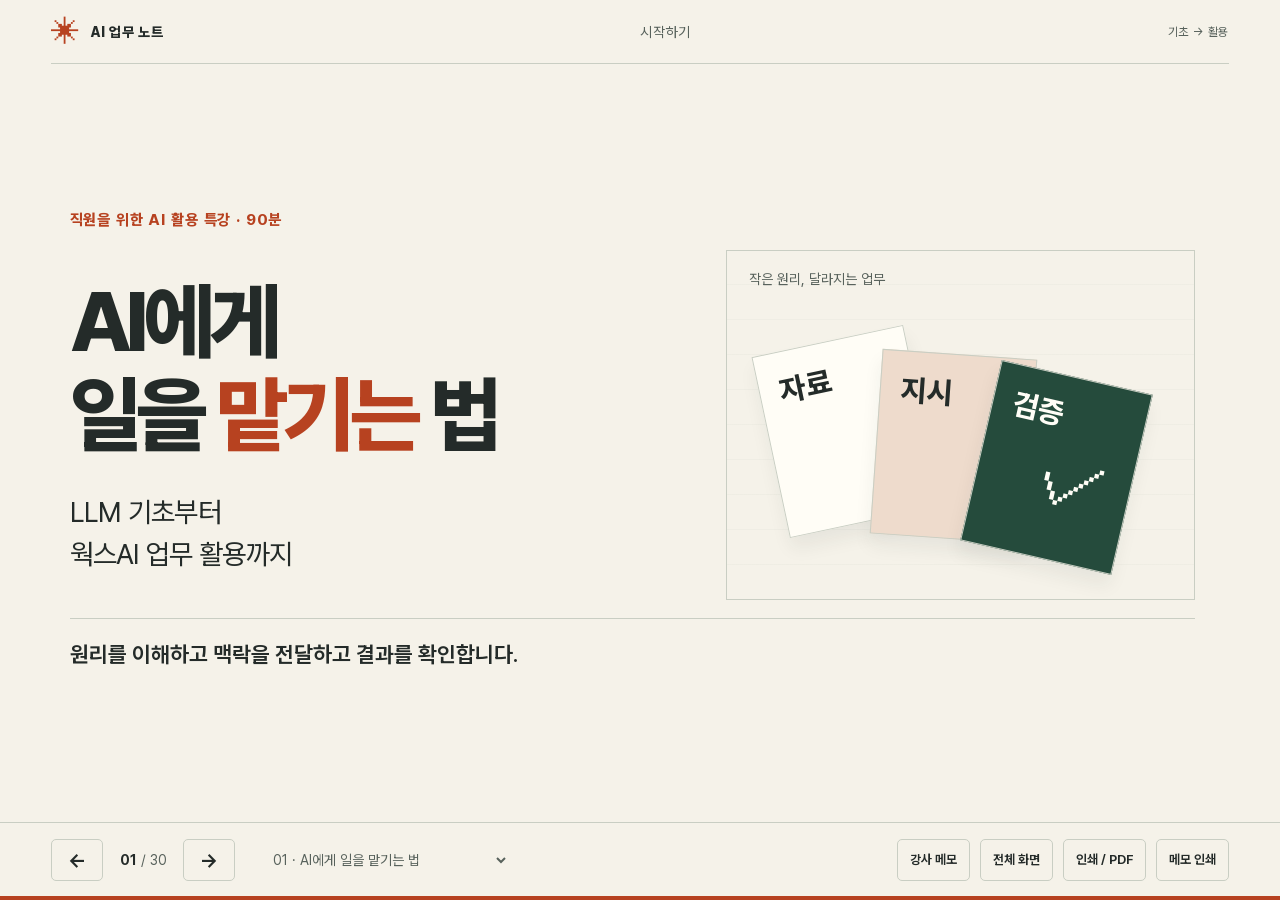
==== commit a99a5051: "[FEAT] align LLM deck with applicant survey demand Add a wrks-limits slide separating text generatio" ====
--- a/presentations/llm-wrks-basics/index.html
+++ b/presentations/llm-wrks-basics/index.html
@@ -5,7 +5,7 @@
     <meta name="viewport" content="width=device-width, initial-scale=1" />
     <meta
       name="description"
-      content="직원을 위한 120분 AI 활용 특강. LLM의 원리와 주의점부터 웍스AI 화면·전용 도구·나만의 에이전트까지."
+      content="직원을 위한 90분 AI 활용 특강. LLM·토큰·환각·컨텍스트부터 웍스AI 업무 실습까지."
     />
     <title>AI에게 일을 맡기는 법</title>
     <link rel="icon" href="../../assets/favicon.svg" type="image/svg+xml" />
@@ -18,7 +18,7 @@
       <a class="brand" href="#1"
         ><span aria-hidden="true">✳</span> AI 업무 노트</a
       ><span id="chapter-label">시작하기</span
-      ><span class="header-end">원리 → 주의점 → 활용</span>
+      ><span class="header-end">기초 → 활용</span>
     </header>
     <main id="deck" tabindex="-1">
       <section
@@ -27,11 +27,11 @@
         data-chapter="시작하기"
         id="opening"
       >
-        <p class="eyebrow">직원을 위한 AI 활용 특강 · 120분</p>
+        <p class="eyebrow">직원을 위한 AI 활용 특강 · 90분</p>
         <div class="cover-grid">
           <div>
             <h1>AI에게<br />일을 <em>맡기는</em> 법</h1>
-            <p class="lead">LLM의 원리부터<br />웍스AI와 나만의 에이전트까지</p>
+            <p class="lead">LLM 기초부터<br />웍스AI 업무 활용까지</p>
           </div>
           <div class="cover-art" aria-hidden="true">
             <span class="art-label">작은 원리, 달라지는 업무</span>
@@ -41,261 +41,127 @@
           </div>
         </div>
         <p class="takeaway">
-          원리를 이해하고 맥락을 전한 뒤 결과를 확인합니다.
+          원리를 이해하고 맥락을 전달하고 결과를 확인합니다.
         </p>
         <aside class="speaker-notes">
           권장 편성은 120분이다. 슬라이드별 배분과 90분 축약안은 ‘강사용 ·
-          편성안’ 슬라이드를 참고한다. 제목 위 머리글에 ‘심화’ 표시가 붙은 슬라이드가 축약 대상이다.
+          편성안’ 슬라이드를 참고한다. 눈금 왼쪽 위 ‘심화’ 표시가 축약 대상이다.
           방향키로 이동, N으로 발표자 메모, ‘메모 인쇄’로 강사용 메모를 포함해
-          인쇄한다. 1부의 애니메이션은 슬라이드에 들어오면 자동으로 재생되고 ‘일시정지’로 멈출 수 있다.
-          시작할 때 마무리 슬라이드의 자가진단 3문항을 먼저 묻는다. 강의 시작 전에 웍스AI 로그인을 먼저 해 두도록 안내해 3부 접속 확인 시간을 줄인다.
-          실습 계정과 자료 입력 허용 범위는 미리 확인해 둔다. 인터넷은 외부 링크를 열 때만 필요하다.
+          인쇄한다. 시작할 때 마무리의 자가진단 3문항을 먼저 묻고 실습 계정과 자료 입력 허용 범위는 사전에 확인한다. 외부 링크만 인터넷이 필요하다.
         </aside>
       </section>
       <section class="slide" data-slide data-chapter="시작하기" id="outcomes">
         <p class="eyebrow">오늘의 도착점</p>
-        <h2>원리를 알고,<br /><em>내 업무에 맞게</em> 쓰기</h2>
+        <h2>대화 한 번을<br /><em>업무 결과물</em>로 바꾸기</h2>
         <div class="three">
           <article>
             <span class="number">01</span>
-            <h3>이해하기</h3>
-            <p>AI가 답을 만드는<br />방식과 그 한계</p>
+            <h3>구분하기</h3>
+            <p>모델과 서비스,<br />생성과 검색의 차이</p>
           </article>
           <article>
             <span class="number">02</span>
-            <h3>조심하기</h3>
-            <p>환각·슬롭·맹신을<br />알아보고 확인하기</p>
+            <h3>맡기기</h3>
+            <p>목적·자료·조건·형식을<br />담아 요청하기</p>
           </article>
           <article>
             <span class="number">03</span>
-            <h3>활용하기</h3>
-            <p>웍스AI 전용 도구와<br />나만의 에이전트</p>
-          </article>
-        </div>
-        <p class="takeaway">원리 → 주의점 → 웍스AI 화면 → 전용 도구 → 나만의 에이전트</p>
-        <aside class="speaker-notes">
-          참석자에게 최근 반복해서 작성한 문서를 하나 떠올리게 한다. 코딩
-          지식은 필요 없다. 강의가 끝날 때 각자 자기 업무용 에이전트 설계서를 하나 갖고 나가는 것이 목표다.
-          1부의 원리는 2부의 주의점을 설명하기 위한 것이므로 용어를 외우게 하지 않는다.
-        </aside>
-      </section>
-      <section
-        class="slide"
-        data-slide
-        data-chapter="01 · AI가 답하는 방식"
+            <h3>검증하기</h3>
+            <p>원문과 대조해<br />사실·누락·미정 확인하기</p>
+          </article>
+        </div>
+        <p class="takeaway">오늘의 실습: 회의 메모 → 할 일 표 → 안내 메일</p>
+        <aside class="speaker-notes">
+          참석자에게 최근 반복해서 작성했던 문서를 하나 떠올리게 한다. 코딩
+          지식은 필요 없다. 마지막에 자기 업무 하나를 고를 수 있는 것이 목표다.
+        </aside>
+      </section>
+      <section
+        class="slide"
+        data-slide
+        data-chapter="01 · 용어 구분"
         id="llm-model"
       >
-        <p class="eyebrow">AI · 생성형 AI · LLM</p>
-        <h2>LLM은 <em>말을 이어 쓰는</em> <br />대규모 언어 모델</h2>
+        <p class="eyebrow">LLM · Large Language Model</p>
+        <h2>언어 패턴을 학습한<br /><em>대규모 언어 모델</em></h2>
         <div class="two">
-          <div
-            class="layers"
-            role="img"
-            aria-label="개념도: AI 안에 생성형 AI가 있고, 그 안에 LLM이 있음"
-          >
-            <div class="layer l1">
-              <span>AI · 컴퓨터가 판단·예측하는 기술 전반</span>
-              <div class="layer l2">
-                <span>생성형 AI · 글·이미지 등을 만들어 냄</span>
-                <div class="layer l3"><span>LLM · 언어를 다룸</span></div>
-              </div>
-            </div>
-          </div>
           <div>
             <p class="lead">
-              많은 글에서 익힌 패턴으로<br />문맥에 맞는 다음 말을 만듭니다.
-            </p>
-            <div class="panel">
-              <h3>모델 ≠ 서비스</h3>
-              <p>
-                모델: GPT-6 Astra · Claude Fable 5.1<br />서비스: ChatGPT ·
-                웍스AI처럼 모델에 화면·도구를 묶은 제품
-              </p>
-            </div>
+              많은 자료에서 익힌 패턴을 이용해<br />주어진 문맥에 맞는 출력을
+              만듭니다.
+            </p>
+            <p>
+              생성형 AI는 글·이미지 등 결과물을 만드는 AI.<br />LLM은 그중
+              언어를 다루는 핵심 기술입니다.
+            </p>
+          </div>
+          <div class="panel">
+            <h3>글을 넘어: 멀티모달</h3>
+            <p>텍스트·이미지·음성 등 여러 종류의 정보를 다루는 방식입니다.</p>
+            <hr />
+            <p>
+              예: 표 이미지를 읽고 글로 요약하기.<br />입력·출력 지원 범위는 모델과 서비스마다 다릅니다.
+            </p>
+          </div>
+        </div>
+        <p class="takeaway">모델 = 학습으로 조정된 수치와 계산 구조. 문맥을 받아 출력을 만듭니다.</p>
+        <aside class="speaker-notes">
+          모델은 단순 문장 목록이나 검색 데이터베이스가 아니다.
+          요약·번역·분류·초안 등 언어 업무를 예로 든다. 이미지도 받는 모델이
+          있지만 모든 모델이 모든 형식을 지원하지는 않는다.
+        </aside>
+      </section>
+      <section
+        class="slide"
+        data-slide
+        data-chapter="01 · 용어 구분"
+        id="model-service"
+      >
+        <p class="eyebrow">모델 이름 ≠ 서비스 이름</p>
+        <h2>모델은 응답을 만들고,<br />서비스는 <em>기능을 묶습니다</em></h2>
+        <div class="comparison">
+          <div>
+            <span class="tag">실제 모델 예시</span>
+            <h3 class="model-name">GPT-6 Astra</h3>
+            <p>OpenAI · <code>gpt-6-astra</code></p>
+            <h3 class="model-name">Claude Fable 5.1</h3>
+            <p>Anthropic</p>
+          </div>
+          <div>
+            <span class="tag">서비스</span>
+            <h3>ChatGPT</h3>
+            <p>모델·대화 화면·도구 등을<br />함께 제공하는 제품</p>
+          </div>
+          <div>
+            <span class="tag">업무용 서비스</span>
+            <h3>웍스AI</h3>
+            <p>여러 회사 모델과<br />업무 기능을 이용하는 서비스</p>
           </div>
         </div>
         <p class="takeaway">
           같은 모델이라도 자료·도구·설정이 다르면 결과가 달라질 수 있습니다.
         </p>
-        <p class="source-line">모델명 확인: 2026-09-08 · 기관 계정의 제공 모델은 별도 확인 · 동심원은 단순화한 개념도</p>
-        <aside class="speaker-notes">
-          LLM은 Large Language Model의 약자다. 모델은 단순 문장 목록이나 검색 데이터베이스가 아니라
-          학습으로 조정된 수치와 계산 구조다. 요약·번역·분류·초안 등 언어 업무를 예로 든다.
-          이미지도 받는 멀티모달 모델이 있지만 모든 모델이 모든 형식을 지원하지는 않는다.
-          모델 예시는 2026-09-08 공식 문서에서 확인했다. 웍스AI에서 제공한다는 뜻은 아니다. 다른 서비스에서 같은 모델을
-          골라도 ChatGPT의 모든 기능이 그대로 제공되지는 않는다. 기관 계약으로 실제 쓸 수
-          있는 모델 목록은 따로 확인한다.
-        </aside>
-      </section>
-      <section
-        class="slide"
-        data-slide
-        data-chapter="01 · AI가 답하는 방식"
-        id="learning"
-      >
-        <p class="eyebrow">학습 · 모델은 어떻게 만들어질까</p>
-        <h2>엄청난 양의 글로<br /><em>다음 말 맞히기</em>를 연습합니다</h2>
-        <div class="learn-stage" data-css-scene>
-          <div class="learn-feed" aria-hidden="true">
-            <span style="--i: 0">공문</span><span style="--i: 1">기사</span
-            ><span style="--i: 2">책</span><span style="--i: 3">웹 문서</span
-            ><span style="--i: 4">매뉴얼</span><span style="--i: 5">대화</span>
-          </div>
-          <div class="learn-model" aria-hidden="true">
-            <b>모델</b>
-            <div class="dials">
-              <i style="--d: 0"></i><i style="--d: 3"></i><i style="--d: 6"></i
-              ><i style="--d: 1"></i><i style="--d: 4"></i><i style="--d: 7"></i
-              ><i style="--d: 2"></i><i style="--d: 5"></i><i style="--d: 8"></i
-              ><i style="--d: 4"></i><i style="--d: 1"></i><i style="--d: 6"></i>
-            </div>
-            <small>내부 수치</small>
-          </div>
-          <div class="learn-quiz">
-            <p class="learn-q">“비가 와서 가방에서 ___을 꺼냈다”</p>
-            <p class="learn-guess">
-              <span class="g-wrong">공책 ✗</span
-              ><span class="g-right">우산 ✓</span>
-            </p>
-            <ol class="learn-steps">
-              <li>다음 말을 맞혀 보고</li>
-              <li>틀린 만큼 수치를 고치고</li>
-              <li>셀 수 없이 반복합니다</li>
-            </ol>
-          </div>
-        </div>
-        <div class="scene-bar">
-          <p class="activity-caption">
-            결과: 글의 패턴이 담긴 수치 덩어리 = 모델
-          </p>
-          <button type="button" class="quiet scene-toggle" data-scene-toggle>
-            일시정지
-          </button>
-        </div>
-        <p class="source-line">단순화한 설명 · 실제 학습 과정의 세부는 생략</p>
-        <aside class="speaker-notes">
-          학습 목표가 ‘다음 말 예측’이라는 점만 전달한다. 모델 안에 문장이 그대로 저장된 것이 아니라
-          패턴이 수치로 담긴다고 설명한다. 틀린 만큼 수치를 고친다는 표현은 단순화다.
-          이 원리가 2부의 환각으로 이어진다: 모델은 그럴듯한 다음 말을 고르도록 학습됐고,
-          자연스러운 문장이 곧 사실이라는 보장은 없다.
-        </aside>
-      </section>
-      <section
-        class="slide"
-        data-slide
-        data-chapter="01 · AI가 답하는 방식"
-        id="tokens"
+        <p class="source-line">모델명 확인: 2026-09-08 · 기관 계정의 제공 모델은 별도 확인</p>
+        <aside class="speaker-notes">
+          모델 예시는 2026-09-08 공식 문서에서 확인했다. 웍스AI 제공 여부를 뜻하지 않는다. 다른 서비스에서 같은 모델을
+          골라도 ChatGPT의 모든 기능이 그대로 제공되지는 않는다. 웍스AI 공식
+          모델 안내는 여러 제공사 모델을 나열한다. 기관 계약의 실제 사용 가능
+          목록은 별도 확인한다.
+        </aside>
+      </section>
+      <section
+        class="slide"
+        data-slide
+        data-chapter="02 · 생성과 환각"
+        id="next-token"
       >
         <p class="eyebrow">
-          Token · 글을 처리하는 조각<span class="optional"
+          다음 조각 예측 · 직접 눌러보기<span class="optional"
             >심화 · 90분 편성에서 생략 가능</span
           >
         </p>
-        <h2>글은 <em>조각</em>으로 나뉘고<br />조각은 <em>숫자</em>가 됩니다</h2>
-        <div class="token-stage is-split show-id" id="token-stage">
-          <p
-            class="token-sentence"
-            role="img"
-            aria-label="예시 문장 ‘웍스AI로 회의록을 요약해줘.’가 여러 조각으로 나뉘고, 조각마다 번호가 붙음"
-          >
-            <span class="tk"><b>웍스</b><i>8123</i></span
-            ><span class="tk"><b>AI</b><i>15</i></span
-            ><span class="tk"><b>로</b><i>902</i></span
-            ><span class="tk"><b>&nbsp;회의</b><i>3371</i></span
-            ><span class="tk"><b>록</b><i>610</i></span
-            ><span class="tk"><b>을</b><i>47</i></span
-            ><span class="tk"><b>&nbsp;요약</b><i>5288</i></span
-            ><span class="tk"><b>해</b><i>214</i></span
-            ><span class="tk"><b>줘</b><i>1930</i></span
-            ><span class="tk"><b>.</b><i>13</i></span>
-          </p>
-        </div>
-        <div class="scene-bar">
-          <p class="activity-caption" id="token-caption">
-            문장 → 조각(토큰) → 번호(숫자)
-          </p>
-          <button type="button" class="quiet scene-toggle" data-scene-toggle>
-            일시정지
-          </button>
-        </div>
-        <p class="takeaway">
-          토큰 수는 글자 수와 다릅니다. 토큰을 알면 입력 길이·출력 한도·사용량을 이해하기 쉽습니다.
-        </p>
-        <p class="source-line">
-          분할 위치와 번호는 설명용 예시 · 실제 분할은
-          <a
-            href="https://platform.openai.com/tokenizer"
-            target="_blank"
-            rel="noopener noreferrer"
-            >공식 토크나이저</a
-          >에서 확인
-        </p>
-        <aside class="speaker-notes">
-          한 단어가 여러 토큰이 되기도 하고 문장부호·공백에 따라서도 나뉘는 방식이 달라진다.
-          토큰 수는 언어와 토크나이저에 따라 다르며 “한글 한 글자 = 한 토큰”은 아니다.
-          화면의 분할 위치와 번호는 실제 토크나이저 결과가 아니다. 인터넷이 되면 공식 토크나이저에
-          짧은 한국어와 영어 문장을 넣어 본다. 숫자는 외우게 하지 않는다.
-        </aside>
-      </section>
-      <section
-        class="slide"
-        data-slide
-        data-chapter="01 · AI가 답하는 방식"
-        id="embedding"
-      >
-        <p class="eyebrow">
-          의미를 좌표로<span class="optional">심화 · 90분 편성에서 생략 가능</span>
-        </p>
-        <h2>비슷한 뜻은<br /><em>가까이 모입니다</em></h2>
-        <div class="embed-layout">
-          <canvas
-            id="embed-canvas"
-            role="img"
-            aria-label="개념도: 비·우산·우비·장마가 한곳에, 공문·기안·결재·규정이 다른 곳에, 김치·비빔밥·된장국·식당이 또 다른 곳에 모여 천천히 좌우로 흔들리는 점 구름"
-          ></canvas>
-          <div>
-            <p class="lead">글 조각을<br /><em>숫자 목록(좌표)</em>으로 바꿔 다룹니다.</p>
-            <p>
-              좌표 사이 거리가 가까울수록 관련이 깊고,<br />멀수록 관련이 적습니다.
-            </p>
-            <ul class="embed-legend">
-              <li><i class="c1"></i>비 · 우산 · 우비 · 장마</li>
-              <li><i class="c2"></i>공문 · 기안 · 결재 · 규정</li>
-              <li><i class="c3"></i>김치 · 비빔밥 · 된장국 · 식당</li>
-            </ul>
-          </div>
-        </div>
-        <div class="scene-bar">
-          <p class="activity-caption">임베딩 원리로 LLM 내부를 단순화한 3차원 개념도 · 단어 위치는 설명용</p>
-          <button type="button" class="quiet scene-toggle" data-scene-toggle>
-            일시정지
-          </button>
-        </div>
-        <p class="source-line">
-          근거:
-          <a
-            href="https://developers.openai.com/api/docs/guides/embeddings"
-            target="_blank"
-            rel="noopener noreferrer"
-            >OpenAI 임베딩 안내</a
-          >(“거리가 가까우면 관련이 높음”)
-        </p>
-        <aside class="speaker-notes">
-          숫자 목록을 임베딩이라고 부른다는 것만 짧게 언급한다. 공식 안내는 임베딩을 실수의 목록으로,
-          두 목록 사이 거리를 관련성의 척도로 설명한다. 이 그림은 LLM 내부 표현을 3차원으로 단순화한
-          개념도이며 실제 좌표나 차원 수를 보여 주지 않는다. ‘우산’과 ‘우비’가 가깝고 ‘우산’과 ‘결재’가
-          멀다는 점만 가리킨다.
-        </aside>
-      </section>
-      <section
-        class="slide"
-        data-slide
-        data-chapter="01 · AI가 답하는 방식"
-        id="next-token"
-      >
-        <p class="eyebrow">다음 조각 예측 · 자동 재생</p>
-        <h2>문맥을 보고, <br /><em>한 조각씩 이어갑니다</em></h2>
-        <div class="demo gen-demo" id="gen-demo">
+        <h2>문맥을 보고,<br /><em>한 조각씩 이어갑니다</em></h2>
+        <div class="demo">
           <div
             class="activity-controls context-choices"
             role="group"
@@ -308,204 +174,471 @@
               햇볕이 강한 날
             </button>
           </div>
-          <p class="generated" id="generated" aria-hidden="true">
-            비가 와서 가방에서<span> 우산을</span><span> 꺼내</span><span> 펼쳤습니다</span><span>.</span>
+          <p class="generated" id="generated" aria-live="polite">
+            비가 와서 가방에서
           </p>
-          <div class="gen-body" aria-hidden="true">
-            <ol class="gen-candidates" id="gen-candidates">
-              <li class="is-chosen"><span class="w">우산을</span><span class="bar"><i style="--p: 0.62"></i></span></li>
-              <li><span class="w">우비를</span><span class="bar"><i style="--p: 0.24"></i></span></li>
-              <li><span class="w">공책을</span><span class="bar"><i style="--p: 0.06"></i></span></li>
-            </ol>
-            <ol class="phase-track" id="phase-track">
-              <li data-phase="score" class="is-on">① 후보마다 점수</li>
-              <li data-phase="pick" class="is-on">② 하나 고르기</li>
-              <li data-phase="append" class="is-on">③ 붙이고 반복</li>
-            </ol>
-          </div>
-          <div class="scene-bar">
-            <p class="demo-feedback">막대 길이는 설명용 가상 값</p>
-            <button type="button" class="quiet scene-toggle" data-scene-toggle>
-              일시정지
+          <div
+            class="activity-controls candidate-choices"
+            role="group"
+            aria-label="이어질 내용 선택"
+          >
+            <span>다음 후보</span>
+            <button type="button" data-candidate="0" aria-pressed="true">
+              우산을
             </button>
-          </div>
-        </div>
-        <p class="sr-only" id="gen-summary">
-          예시: “비가 와서 가방에서” 다음 후보(우산을·우비를·공책을)가 떠오르고, 하나를 골라
-          붙이는 과정을 반복해 “비가 와서 가방에서 우산을 꺼내 펼쳤습니다.”를 만듭니다.
-        </p>
-        <p class="takeaway">답을 한 번에 꺼내지 않고, 조각을 하나씩 골라 문장을 만듭니다.</p>
+            <button type="button" data-candidate="1" aria-pressed="false">
+              우비를
+            </button>
+            <button type="button" data-candidate="2" aria-pressed="false">
+              공책을
+            </button>
+          </div>
+          <div class="demo-actions">
+            <button id="generate" type="button">다음 조각 생성</button
+            ><button id="reset-generation" class="quiet" type="button">
+              처음으로
+            </button>
+          </div>
+          <p id="generation-feedback" class="demo-feedback" role="status">
+            후보 선택 → 다음 조각 생성
+          </p>
+        </div>
+        <p class="activity-caption">
+          문맥 → 후보 → 다음 조각
+        </p>
         <p class="source-line">
           교육용 예시 · 실제 모델·확률·토큰 분할 아님
         </p>
         <aside class="speaker-notes">
-          자동으로 반복 재생된다. 문맥 버튼을 바꾸면 후보가 달라지는 것을 보여 준다. 실제 생성에서는 앞 단어
-          하나만이 아니라 주어진 문맥 전체를 본다. 늘 점수가 가장 높은 후보만 고르지는 않는다는 점은
-          다음 슬라이드에서 다룬다. 화면의 후보는 어절 단위로 묶어 보여 준 것일 뿐 실제 토큰 경계가 아니다.
-          실제 AI는 호출하지 않는다. 핵심: 모델은 사실을 찾아 오는 것이 아니라 그럴듯한 다음 조각을 고른다.
-        </aside>
-      </section>
-      <section
-        class="slide"
-        data-slide
-        data-chapter="01 · AI가 답하는 방식"
-        id="sampling"
-      >
-        <p class="eyebrow">같은 질문, 다른 답</p>
-        <h2>한 번 더 물으면<br /><em>다른 답</em>이 나올 수 있습니다</h2>
-        <div class="sample-stage" id="sample-stage">
-          <p class="sample-prompt">
-            <span class="tag">같은 요청</span>“직원 AI 교육 안내 메일의 첫 문장을 써줘.”
+          첫 클릭 전에 다음 내용을 예상해 보게 한다. 실제 생성에서는 앞의 한
+          단어만이 아니라 제공된 문맥을 이용한다. 가장 확률이 높은 토큰만 항상
+          고르지는 않는다. 문맥을 바꾸고 다른 후보도 선택해 결과를 비교한다.
+          후보를 클릭하면 해당 문맥의 생성을 처음부터 시작하며 실제 AI 호출은
+          없다. “그래서 토큰이 곧 단어냐”는 질문이 나오면, 화면 후보는 어절로
+          묶은 표시일 뿐이라고 설명한다. 이어지는 토큰 슬라이드에서 실제 처리 단위와 구분한다.
+        </aside>
+      </section>
+      <section
+        class="slide"
+        data-slide
+        data-chapter="02 · 생성과 환각"
+        id="tokens"
+      >
+        <p class="eyebrow">
+          Token · 글을 처리하는 조각<span class="optional"
+            >심화 · 90분 편성에서 생략 가능</span
+          >
+        </p>
+        <h2>토큰은 단어와<br /><em>항상 같지 않습니다</em></h2>
+        <p class="why-line">
+          업무에서 달라지는 것: 화면 글자 수 ≠ 실제 처리량.
+        </p>
+        <div
+          class="token-line"
+          aria-label="개념도: 텍스트가 여러 처리 조각으로 나뉨"
+        >
+          <span>텍스트</span><b>→</b><span class="token">조각</span
+          ><span class="token">조각</span><span class="token">조각</span><b>→</b
+          ><span>모델</span>
+        </div>
+        <div class="two">
+          <p>
+            한 단어가 여러 토큰이 되기도 하고,<br />문장부호·공백도 분할에
+            영향을 줍니다.
           </p>
-          <p class="sr-only">
-            같은 요청에 대한 세 가지 답 예시: “안녕하세요. 직원 AI 활용 교육을 안내드립니다.”,
-            “직원 여러분께 AI 교육 소식을 전해 드립니다.”, “업무에 바로 쓰는 AI 교육에 여러분을 초대합니다.”
+          <p>
+            토큰 수는 언어와 토크나이저에 따라 다릅니다.<br />“한글 한 글자 = 한
+            토큰”은 아닙니다.
           </p>
-          <div class="sample-lanes" aria-hidden="true">
-            <div class="lane">
-              <span class="lane-label">1번째 답</span>
-              <p class="lane-out" data-lane="0">안녕하세요. 직원 AI 활용 교육을 안내드립니다.</p>
-            </div>
-            <div class="lane">
-              <span class="lane-label">2번째 답</span>
-              <p class="lane-out" data-lane="1">직원 여러분께 AI 교육 소식을 전해 드립니다.</p>
-            </div>
-            <div class="lane">
-              <span class="lane-label">3번째 답</span>
-              <p class="lane-out" data-lane="2">업무에 바로 쓰는 AI 교육에 여러분을 초대합니다.</p>
-            </div>
-          </div>
-        </div>
-        <div class="scene-bar">
-          <p class="activity-caption">후보를 고를 때마다 결과가 달라질 수 있습니다(단순화한 설명).</p>
-          <button type="button" class="quiet scene-toggle" data-scene-toggle>
-            일시정지
-          </button>
         </div>
         <p class="takeaway">
-          고장이 아닙니다. 한 번의 답을 정답처럼 여기지 말고 근거로 확인합니다.
+          토큰을 알면 입력 길이·출력 한도·사용량을 이해하기 쉽습니다.
         </p>
         <p class="source-line">
-          답 문장은 교육용 예시 · 근거:
+          분할 그림은 개념도 · 실제 분할은
           <a
-            href="https://developers.openai.com/api/docs/guides/text"
+            href="https://platform.openai.com/tokenizer"
             target="_blank"
             rel="noopener noreferrer"
-            >OpenAI 텍스트 생성 안내</a
-          >(생성 결과는 “non-deterministic”)
-        </p>
-        <aside class="speaker-notes">
-          세 답이 모두 자연스럽지만 표현이 다르다. 공식 안내는 모델이 만드는 내용이 비결정적이라고 설명한다.
-          그래서 같은 질문을 다시 해서 같은 답이 나와도, 다른 모델이 같은 답을 해도 사실 확인을 대신하지
-          못한다. 반대로 여러 번 물어 표현 후보를 모으는 데는 쓸 수 있다. 이 예문들은 실제 모델 출력이 아니다.
-        </aside>
-      </section>
-      <section
-        class="slide"
-        data-slide
-        data-chapter="01 · AI가 답하는 방식"
-        id="context"
-      >
-        <p class="eyebrow">Context · 이번 답변의 작업 자료</p>
-        <h2>컨텍스트는<br /><em>크기가 정해진 책상</em></h2>
-        <div class="ctx-stage" id="ctx-stage">
-          <div class="ctx-meter">
-            <span>컨텍스트 창 · 토큰 한도</span>
-            <div class="meter"><i id="ctx-fill" style="--fill: 1"></i></div>
-          </div>
-          <ul class="ctx-items" id="ctx-items">
-            <li style="--size: 2">서비스 지시</li>
-            <li style="--size: 3" class="is-out">이전 대화 ①<small>빠지거나 요약될 수 있음</small></li>
-            <li style="--size: 3">이전 대화 ②</li>
-            <li style="--size: 4">제공 문서</li>
-            <li style="--size: 2">검색 결과</li>
-            <li style="--size: 1" class="now">현재 요청</li>
-          </ul>
-        </div>
-        <div class="scene-bar">
-          <p class="activity-caption" id="ctx-caption">
-            요청·대화·문서·검색 결과가 한 책상에 올라갑니다.
-          </p>
-          <button type="button" class="quiet scene-toggle" data-scene-toggle>
-            일시정지
-          </button>
-        </div>
-        <p class="takeaway">
-          보낸 내용과 받을 답변을 합쳐 토큰(글 조각) 한도를 셉니다. 한도 안에 있어도 모든 정보를 빠짐없이 쓴다는 보장은 없습니다.
-        </p>
-        <p class="source-line">개념도 · 어떤 내용이 빠지거나 요약되는지는 서비스마다 다름</p>
-        <aside class="speaker-notes">
-          책상은 비유다. 컨텍스트는 모델이 이번 답을 만들 때 실제로 받은 정보다. 화면에 대화 기록이 보여도
-          이번 모델 입력에 전부 들어가지 않을 수 있다. 서비스가 일부만 골라 넣거나 요약하거나 뺄 수
-          있다. 그림에서 오래된 대화가 흐려지는 것은 한 가지 예일 뿐이다. 웍스AI가 구체적으로 어떻게
-          처리하는지는 확인하지 못했으므로 단정하지 않는다. 2부의 ‘대화 나누기·인계’가 이 원리에서 나온다.
-        </aside>
-      </section>
-      <section class="slide" data-slide data-chapter="01 · AI가 답하는 방식" id="training-context">
+            >공식 토크나이저</a
+          >에서 확인
+        </p>
+        <aside class="speaker-notes">
+          인터넷이 가능하면 공식 토크나이저에 짧은 한국어와 영어를 입력한다. 이
+          슬라이드의 조각은 실제 토큰 경계가 아니다. 토크나이저 선택에 따라
+          결과가 달라지므로 숫자 암기를 요구하지 않는다.
+        </aside>
+      </section>
+      <section class="slide" data-slide data-chapter="02 · 생성과 환각" id="training-context">
         <p class="eyebrow">파일을 첨부하면 AI가 영구히 배울까요?</p>
         <h2>자료를 <em>참고하는 것</em>과<br />모델을 학습시키는 것은 다릅니다</h2>
         <div class="two">
           <article class="panel">
             <span class="tag">학습 · 모델 자체를 조정</span>
             <h3>요약하는 능력을 익히기</h3>
-            <p>많은 사례로 모델 내부 수치를 조정하는 과정입니다. 학습에는 기준일이 있어 그 뒤의 소식은 모델 안에 없습니다.</p>
+            <p>많은 사례를 통해 모델 내부 수치를 조정하는 과정입니다.</p>
           </article>
           <article class="panel accent">
             <span class="tag">지금 대화 · 자료를 참고</span>
             <h3>첨부한 회의록 요약하기</h3>
-            <p>배운 능력으로 이번에 제공한 회의록을 읽고 답합니다. 파일을 첨부한다고 모델이 다시 학습하지는 않습니다.</p>
-          </article>
-        </div>
-        <p class="takeaway">다음 대화에서도 AI가 그 파일을 안다고 여기지 말고 필요한 자료가 연결됐는지 확인하세요.</p>
-        <p class="warn-line"><b>학습과 저장은 별개입니다.</b> 대화와 첨부 파일을 보관하는지, 나중에 학습에 쓰는지는 서비스 정책과 기관 설정에 따라 다릅니다.</p>
-        <p class="source-line">지식 기준일 예: GPT-6 Astra “Apr 30, 2026 knowledge cutoff” (OpenAI 모델 안내, 2026-09-11 확인) · 최신 정보는 검색·첨부 자료로 더함</p>
-        <aside class="speaker-notes">모델마다 학습 자료의 기준일(knowledge cutoff)이 있다. 그 뒤의 규정 개정이나 일정은 모델이 스스로 알 수 없으므로 검색 결과나 첨부 자료로 넣어 주고 원문을 확인한다. 3부의 ‘생성·검색·자료 읽기’ 슬라이드가 이 원리를 화면 기능과 연결한다. 교육용 회의록 예시다. 현재 문맥을 참고하는 추론과 모델 수치를 바꾸는 학습을 구분한다. 서비스의 기억·프로젝트·문서 검색 기능으로 다른 대화에 자료가 연결될 수도 있으므로 항상 사라진다고 단정하지 않는다. 첨부해도 바로 재학습하지 않는다는 말이 저장하지 않는다는 뜻은 아니다. 5부의 에이전트도 같은 원리다: 에이전트에 올린 참고 파일은 답할 때 참고하는 자료이지 모델을 다시 학습시키는 것이 아니다.</aside>
-      </section>
-      <section
-        class="slide"
-        data-slide
-        data-chapter="02 · 쓸 때 조심할 것"
-        id="traits-bridge"
-      >
-        <p class="eyebrow">1부의 원리 → 2부의 주의점</p>
-        <h2>원리를 알면<br /><em>조심할 점</em>이 보입니다</h2>
-        <ol class="bridge">
+            <p>배운 능력으로 이번에 제공한 회의록을 읽고 답합니다. 파일 첨부 자체가 재학습은 아닙니다.</p>
+          </article>
+        </div>
+        <p class="takeaway">다음 대화에서도 그 파일을 안다고 가정하지 말고, 필요한 자료가 연결됐는지 확인하세요.</p>
+        <p class="warn-line"><b>학습과 저장은 별개입니다.</b> 대화·첨부의 보관과 추후 학습 활용은 서비스 정책·기관 설정에 따라 다릅니다.</p>
+        <aside class="speaker-notes">교육용 회의록 예시다. 현재 문맥을 참고하는 추론과 모델 수치를 바꾸는 학습을 구분한다. 서비스의 기억·프로젝트·문서 검색 기능으로 다른 대화에 자료가 연결될 수도 있으므로 항상 사라진다고 단정하지 않는다. 첨부가 즉시 재학습이 아니라는 설명은 저장되지 않는다는 보장이 아니다.</aside>
+      </section>
+      <section class="slide" data-slide data-chapter="02 · 생성과 환각" id="hallucination-why">
+        <p class="eyebrow">Hallucination · 환각</p>
+        <h2>세종대왕이<br /><em>맥북을 던졌다고요?</em></h2>
+        <div class="two">
+          <article class="panel">
+            <span class="tag">2023년 알려진 실제 오류 사례</span>
+            <h3>“세종대왕 맥북 던짐 사건”</h3>
+            <p>존재하지 않는 사건을 묻자, ChatGPT가 역사적 일화처럼 꾸며 답한 사례입니다.</p>
+            <p class="source-line">사례 요약 · 당시 답변의 직접 인용 아님</p>
+          </article>
+          <article class="panel accent">
+            <span class="tag">왜 중요한가</span>
+            <h3>질문의 전제도 틀릴 수 있습니다</h3>
+            <p>자연스러운 문장을 만드는 능력이 사실 확인을 보장하지 않습니다. 없는 사건·출처도 그럴듯하게 만들 수 있습니다.</p>
+          </article>
+        </div>
+        <p class="takeaway">환각: 사실과 다르거나 제공 자료에 근거하지 않은 내용을 생성하는 현상</p>
+        <p class="source-line">출처: 삼성SDS 『ChatGPT 기술 분석 백서』(2023), 22쪽 · 현재 모델의 같은 응답을 재현한 실험은 아님</p>
+        <aside class="speaker-notes">삼성SDS 백서 그림 13은 2023-02-23 한국일보 보도 사례를 인용한다. 존재하지 않는 사건이지 실제 조선시대 사건이 아니다. 현재 모델도 이 질문에 반드시 틀린다고 말하지 않는다. 예측 중심 사전학습, 정보와 추론의 한계, 모름보다 추측을 장려하는 학습·평가 유인이 환각에 기여할 수 있다. 다음 슬라이드에서 평범한 회의록의 담당자·기한을 지어내는 문제로 연결한다.</aside>
+      </section>
+      <section
+        class="slide"
+        data-slide
+        data-chapter="02 · 생성과 환각"
+        id="hallucination-example"
+      >
+        <p class="eyebrow">회의록에서도 생기는 환각</p>
+        <h2>빈칸을 채우는 순간,<br /><em>없던 사실이 생깁니다</em></h2>
+        <div class="two">
+          <article class="panel">
+            <span class="tag">교육용 원문</span>
+            <blockquote>
+              “참석 신청 마감일과<br />안내 메일 담당자는 다음 회의에서 결정.”
+            </blockquote>
+          </article>
+          <article class="panel">
+            <span class="tag">근거 없는 표현 두 개를 눌러보세요</span>
+            <blockquote class="hunt-sentence">
+              “<button
+                type="button"
+                class="hunt-word"
+                data-hunt="deadline"
+                aria-pressed="false"
+              >
+                금요일까지
+              </button>
+              신청을 받고,<br /><button
+                type="button"
+                class="hunt-word"
+                data-hunt="owner"
+                aria-pressed="false"
+              >
+                김 대리</button
+              >가
+              <button
+                type="button"
+                class="hunt-word"
+                data-hunt="mail"
+                aria-pressed="false"
+              >
+                안내 메일</button
+              >을 발송합니다.”
+            </blockquote>
+          </article>
+        </div>
+        <div class="feedback-row activity-controls">
+          <p id="hunt-feedback" class="activity-feedback" role="status">
+            0/2 발견 · 밑줄 친 표현을 원문과 대조하세요.
+          </p>
+          <button type="button" id="hunt-reset" class="quiet">다시 찾기</button>
+        </div>
+        <p class="print-only">
+          정답: 금요일까지·김 대리. 신청 마감일과 안내 메일 담당자는 모두
+          미정입니다.
+        </p>
+        <p class="source-line">
+          오류를 설명하기 위해 만든 예시이며 실제 모델 응답이 아닙니다.
+        </p>
+        <aside class="speaker-notes">
+          원문과 답변을 비교해 근거 없는 두 항목을 찾게 한다.
+          유창함·구체성·자신감은 정확성의 증거가 아니다. 그럴듯한 기한을 채우는
+          행위가 실제 업무에서는 잘못된 안내로 이어질 수 있다.
+        </aside>
+      </section>
+      <section
+        class="slide"
+        data-slide
+        data-chapter="02 · 생성과 환각"
+        id="verify"
+      >
+        <p class="eyebrow">줄일 수 있지만 보장할 수는 없음</p>
+        <h2>근거를 주고,<br /><em>원문으로 확인합니다</em></h2>
+        <ol class="steps">
+          <li><b>자료 지정</b><span>“아래 자료를 근거로 답해줘.”</span></li>
           <li>
-            <span>문맥을 보고 이어 쓴다</span><b aria-hidden="true">→</b
-            ><strong>요청을 구체적으로</strong>
+            <b>불확실성 허용</b
+            ><span>“자료에 없으면 미정, 충돌하면 확인 필요로 표시해줘.”</span>
           </li>
           <li>
-            <span>책상 크기가 정해져 있다</span><b aria-hidden="true">→</b
-            ><strong>대화를 나누고 인계하기</strong>
+            <b>근거 요구</b><span>“각 결정 사항 옆에 원문 근거를 붙여줘.”</span>
           </li>
           <li>
-            <span>그럴듯한 조각을 고른다</span><b aria-hidden="true">→</b
-            ><strong>환각 · 원문으로 확인</strong>
-          </li>
-          <li>
-            <span>흔한 표현 쪽으로 기운다</span><b aria-hidden="true">→</b
-            ><strong>AI 슬롭 · 내 판단과 사실 더하기</strong>
-          </li>
-          <li>
-            <span>점수는 그럴듯함일 뿐, 사실 여부가 아니다</span><b aria-hidden="true">→</b
-            ><strong>맹신 금지 · 생각은 내가</strong>
-          </li>
-          <li class="apart">
-            <span>원리와 별개 · 기관의 규칙</span><b aria-hidden="true">→</b
-            ><strong>자료 경계 · 사람의 승인</strong>
+            <b>사람이 대조</b
+            ><span>숫자·날짜·이름·인용을 원문에서 직접 확인합니다.</span>
           </li>
         </ol>
-        <aside class="speaker-notes">
-          2부의 지도다. 위 다섯 줄의 왼쪽은 1부에서 본 특성, 오른쪽은 이번 부에서 다룰 습관이다. ‘흔한 표현 쪽으로
-          기운다’는 그럴듯한 다음 조각을 고르는 방식을 단순화한 설명이다. ‘점수는 그럴듯함일 뿐’은 다음 조각 예측
-          슬라이드의 막대를 떠올리게 한다: 막대는 문맥에 얼마나 자연스러운지를 뜻할 뿐 사실인지를 뜻하지 않는다.
-          마지막 줄은 1부의 원리에서 나오지 않는다. 자료 입력 범위와 승인은 기관 규칙과 사람의 책임이다.
-        </aside>
-      </section>
-      <section
-        class="slide"
-        data-slide
-        data-chapter="02 · 쓸 때 조심할 것"
+        <p class="takeaway">
+          “확실해?”라는 재질문이나 두 모델의 동의도 검증을 대신하지 못합니다.
+        </p>
+        <aside class="speaker-notes">
+          검색과 자료 제공은 오류를 줄이는 수단이며 환각 제거 장치가 아니다.
+          출처 링크가 존재하는지뿐 아니라 실제로 해당 주장을 뒷받침하는지 확인하고
+          계산은 계산기나 스프레드시트 등 검증 가능한 도구와 대조한다.
+        </aside>
+      </section>
+      <section
+        class="slide"
+        data-slide
+        data-chapter="03 · 컨텍스트 관리"
+        id="context"
+      >
+        <p class="eyebrow">Context · 이번 답변의 작업 자료</p>
+        <h2>컨텍스트는<br /><em>지금 펼쳐 놓은 책상</em></h2>
+        <div class="context-desk">
+          <span>현재 요청</span><span>이전 대화</span><span>제공 문서</span
+          ><span>검색·도구 결과</span><span>서비스 지시</span>
+        </div>
+        <p class="lead">
+          모델이 이번 응답에 참고하도록<br />실제로 전달받은 정보입니다.
+        </p>
+        <p class="takeaway">
+          컨텍스트 창은 <em>토큰(글을 처리하는 조각)</em> 단위의 용량 한도이며 보낸 내용과 받을 답변이 함께
+          들어갑니다. 한도 안이라고 모든 정보를 완벽히 활용한다는 보장은
+          없습니다.
+        </p>
+        <aside class="speaker-notes">
+          책상은 비유다. 화면에 대화 기록이 보이는 것과 이번 모델 입력에 전부
+          포함되는 것은 다를 수 있다. 서비스는 일부를 검색하거나 요약·제외할 수
+          있다. 구체적인 웍스AI 처리 방식은 확인되지 않았으므로 단정하지 않는다.
+        </aside>
+      </section>
+      <section
+        class="slide"
+        data-slide
+        data-chapter="03 · 컨텍스트 관리"
+        id="context-efficiency"
+      >
+        <p class="eyebrow">
+          “대화가 길면 효율이 떨어지나요?”<span class="optional"
+            >심화 · 90분 편성에서 생략 가능</span
+          >
+        </p>
+        <h2>효율을 <em>네 가지</em>로 나눠 봅시다</h2>
+        <div class="four">
+          <article>
+            <span class="number">₩</span>
+            <h3>사용량·비용</h3>
+            <p>입력 토큰</p>
+            <small>요금제·캐시 확인</small>
+          </article>
+          <article>
+            <span class="number">↻</span>
+            <h3>응답 속도</h3>
+            <p>입력·출력·도구</p>
+            <small>대기 시간에 영향</small>
+          </article>
+          <article>
+            <span class="number">✓</span>
+            <h3>답변 정확도</h3>
+            <p>관련 맥락</p>
+            <small>길이만으로 판단하지 않음</small>
+          </article>
+          <article>
+            <span class="number">◷</span>
+            <h3>사람의 검토 시간</h3>
+            <p>사람의 확인</p>
+            <small>총 작업 시간에 포함</small>
+          </article>
+        </div>
+        <p class="takeaway">
+          효율 = 비용 · 속도 · 정확도 · 검토 시간
+        </p>
+        <aside class="speaker-notes">
+          채팅 화면 글자 수와 실제 입력 토큰 수를 같다고 설명하지 않는다.
+          입력 토큰이 늘면 사용량이나 대기 시간이 늘 수 있지만 요금제·캐시·출력
+          길이·모델·추론·도구 사용에 따라 달라진다. 관련 자료는 정확도에 도움이
+          되지만 불필요한 내용과 충돌하는 지시는 방해가 될 수 있다. 관련 없는
+          내용이나 잘못된 답이 늘면 사람의 검토 시간이 길어질 수 있다. 세 항목이
+          좋아져도 검토 시간이 자동으로 줄어드는 것은 아니다. 웍스AI의 요금이나
+          내부 캐시 동작은 확인하지 않았다. 대화가 길면 모델 지능 자체가 낮아지는
+          것은 아니다.
+        </aside>
+      </section>
+      <section
+        class="slide"
+        data-slide
+        data-chapter="03 · 컨텍스트 관리"
+        id="context-quality"
+      >
+        <p class="eyebrow">
+          길게 넣을 수 있음 ≠ 모두 잘 활용함<span class="optional"
+            >심화 · 90분 편성에서 생략 가능</span
+          >
+        </p>
+        <h2>중요한 조건이<br /><em>묻힐 수 있습니다</em></h2>
+        <div class="context-strip">
+          <span>예전 요청</span><span>다른 주제</span><strong>최종 조건</strong
+          ><span>폐기한 초안</span><span>추가 자료</span>
+        </div>
+        <div class="two">
+          <div>
+            <h3>연구에서 관찰한 현상</h3>
+            <p>
+              일부 모델·과제에서 필요한 정보의 위치에 따라 성능 차이. 긴 입력의
+              중간 정보를 덜 활용하는 현상 관찰.
+            </p>
+          </div>
+          <div>
+            <h3>업무에서 적용할 습관</h3>
+            <p>
+              현재 목표와 최종 조건을 명시하고, 폐기한 조건을 구분합니다. 관련
+              원문은 필요한 범위로 제공합니다.
+            </p>
+          </div>
+        </div>
+        <p class="source-line">
+          <a
+            href="https://arxiv.org/abs/2307.03172"
+            target="_blank"
+            rel="noopener noreferrer"
+            >Lost in the Middle, 2023/2024</a
+          >
+          · 당시 평가 모델·과제의 결과. 모든 최신 모델의 동일한 저하율을 뜻하지
+          않음.
+        </p>
+        <aside class="speaker-notes">
+          연구는 다중 문서 질의응답과 키-값 검색을 평가했다. 현대의 모든 모델에
+          같은 수치나 임계 길이를 적용하지 않는다. 그림은 측정 그래프가 아닌
+          개념도다. 최종 조건을 다시 전달하더라도 원문 검토는 필요하다.
+        </aside>
+      </section>
+      <section
+        class="slide"
+        data-slide
+        data-chapter="03 · 컨텍스트 관리"
+        id="new-chat"
+      >
+        <p class="eyebrow">계속 대화할까, 새로 시작할까?</p>
+        <h2>기준은 횟수보다<br /><em>업무 맥락의 연속성</em></h2>
+        <div class="scenario-panel activity-controls">
+          <div class="scenario-tabs" role="group" aria-label="판단할 상황 선택">
+            <button type="button" data-scenario="0" aria-pressed="true">
+              상황 1</button
+            ><button type="button" data-scenario="1" aria-pressed="false">
+              상황 2</button
+            ><button type="button" data-scenario="2" aria-pressed="false">
+              상황 3
+            </button>
+          </div>
+          <p id="scenario-question" aria-live="polite">
+            회의 요약을 끝냈습니다. 같은 메모로 직원 안내 메일을 만들려 합니다.
+          </p>
+          <div
+            class="answer-choices"
+            role="group"
+            aria-label="대화 진행 방식 선택"
+          >
+            <button
+              type="button"
+              data-chat-choice="continue"
+              aria-pressed="false"
+            >
+              같은 대화에서 계속</button
+            ><button type="button" data-chat-choice="new" aria-pressed="false">
+              새 대화 시작</button
+            ><button
+              type="button"
+              data-chat-choice="handoff"
+              aria-pressed="false"
+            >
+              요약 후 새 대화
+            </button>
+          </div>
+          <p id="scenario-feedback" class="activity-feedback" role="status">
+            어떻게 이어가면 좋을까요? 하나를 고르고 이유를 비교해 보세요.
+          </p>
+        </div>
+        <div class="print-only">
+          <p>① 같은 메모로 안내 메일 작성 → 같은 대화 권장.</p>
+          <p>② 회의록 작성 후 개인 여행 계획 → 새 대화 권장.</p>
+          <p>
+            ③ 같은 업무에 폐기한 조건·초안 누적 → 검토한 요약과 원문으로 새 대화
+            인계.
+          </p>
+        </div>
+        <p class="takeaway">
+          새 대화는 이력 분리에 유용. 메모리·공유 지침까지 지워지는 보장은
+          없습니다.
+        </p>
+        <aside class="speaker-notes">
+          실용적인 권장안이며 기술적 의무가 아니다. 같은 회의로 메일을 쓰는 것은
+          같은 업무다. 새 대화에서 이전 파일이 자동으로 이어진다고 가정하지
+          않는다. 서비스별 메모리·프로젝트·공유 지침은 별도 설정이며 실제 계정
+          동작을 확인한다. 세 상황을 선택해 권장 방법을 비교하되 오답 처벌보다
+          목적과 자료의 연속성을 설명하는 데 집중한다. 세 선택은 실용적인
+          권장안이다.
+        </aside>
+      </section>
+      <section
+        class="slide"
+        data-slide
+        data-chapter="03 · 컨텍스트 관리"
+        id="handoff"
+      >
+        <p class="eyebrow">맥락을 정리해서 넘기기</p>
+        <h2>새 대화에는<br /><em>인계 메모</em>를 가져갑니다</h2>
+        <div class="two">
+          <div class="prompt-card">
+            <pre
+              id="handoff-prompt"
+            ><code data-source="illustration">이 업무를 새 대화에서 이어가려고 해.
+다음 항목으로 인계 메모를 작성해줘.
+1. 현재 목표와 결과물 형식
+2. 확정한 조건과 근거
+3. 폐기한 조건
+4. 미정 사항과 다음 할 일
+5. 다시 제공해야 할 원문 자료
+확인된 사실과 추정을 구분해줘.</code></pre>
+            <button type="button" data-copy="handoff-prompt">
+              인계 요청 복사
+            </button>
+          </div>
+          <div>
+            <h3>사람이 한 번 더 확인</h3>
+            <p>요약에서도 누락·오류가 생길 수 있습니다.</p>
+            <p>
+              인계 메모를 원문과 대조하고,<br />필요한 파일·근거를 새 대화에
+              다시 제공합니다.
+            </p>
+          </div>
+        </div>
+        <aside class="speaker-notes">
+          핵심 조건은 사람의 검토를 거쳐 옮기고 모든 자료를 요약으로 대체하지
+          않는다. 길이 제한의 특정 숫자를 정해 두고 기계적으로 대화를 끊는
+          방식은 권장하지 않는다.
+        </aside>
+      </section>
+      <section
+        class="slide"
+        data-slide
+        data-chapter="04 · 업무 지시"
         id="before-after"
       >
         <p class="eyebrow">모델에 주는 지시 비교하기</p>
@@ -527,18 +660,17 @@
         </div>
         <p class="takeaway">어느 요청이 업무 검토에 더 유리할까요?</p>
         <aside class="speaker-notes">
-          1부에서 본 것처럼 모델은 받은 문맥을 보고 이어 쓴다. 요청 A는 빈 곳을 AI가 추정해 채우게 만든다.
           두 요청은 교육용 예시이며 실제 모델 응답 비교 실험이 아니다. B가
-          결과를 보장한다고 말하지 말고 실습에서 같은 자료로 직접 확인한다.
-        </aside>
-      </section>
-      <section
-        class="slide"
-        data-slide
-        data-chapter="02 · 쓸 때 조심할 것"
+          결과를 보장한다는 설명은 피하고 실습에서 동일 자료로 직접 확인한다.
+        </aside>
+      </section>
+      <section
+        class="slide"
+        data-slide
+        data-chapter="04 · 업무 지시"
         id="prompt"
       >
-        <p class="eyebrow">Prompt · AI에게 전달하는 요청과 지시</p>
+        <p class="eyebrow">Prompt · AI에 전달하는 요청과 지시</p>
         <h2>질문보다 구체적인<br /><em>업무 지시서</em></h2>
         <div class="two builder">
           <div
@@ -592,8 +724,8 @@
           </div>
         </div>
         <p class="activity-caption">
-          요소를 넣고 빼며 지시가 어떻게 달라지는지 비교하세요. 복사한 뒤 실제
-          자료를 붙여 넣습니다.
+          요소를 더하고 빼며 지시의 차이를 비교하세요. 복사 후 실제 자료를 붙여
+          넣습니다.
         </p>
         <p class="print-only">
           목적: 팀 공유용 · 자료: 제공 회의 메모 · 조건: 없는 사실은 미정 ·
@@ -602,13 +734,13 @@
         <aside class="speaker-notes">
           네 요소는 이 강의의 교육용 체크리스트이며 공식 표준이나 만능 공식이
           아니다. 아주 간단한 요청에 매번 네 항목을 길게 작성할 필요는 없다.
-          중요한 정보가 빠지지 않았는지 확인하는 틀이다. 5부의 에이전트 지시문도 같은 틀로 쓴다.
-        </aside>
-      </section>
-      <section
-        class="slide"
-        data-slide
-        data-chapter="02 · 쓸 때 조심할 것"
+          중요한 정보가 빠지지 않았는지 확인하는 틀이다.
+        </aside>
+      </section>
+      <section
+        class="slide"
+        data-slide
+        data-chapter="04 · 업무 지시"
         id="refine"
       >
         <p class="eyebrow">후속 요청도 구체적으로</p>
@@ -617,8 +749,8 @@
           <div>
             <s>더 잘 써줘</s
             ><span
-              >전 직원에게 보내는 안내문으로 바꾸고 해야 할 일을 앞으로
-              옮겨줘.</span
+              >직원 전체에게 보내는 안내문으로 바꾸고, 해야 할 일을 먼저
+              배치해줘.</span
             >
           </div>
           <div>
@@ -627,415 +759,21 @@
           <div>
             <s>정말 맞아?</s
             ><span
-              >날짜·담당자마다 원문 근거를 붙이고 근거가 없으면 표시해줘.</span
+              >날짜·담당자마다 원문 근거를 붙이고, 근거가 없으면 표시해줘.</span
             >
           </div>
         </div>
         <p class="takeaway">초안 → 구체적인 피드백 → 원문 대조 → 최종 수정</p>
         <aside class="speaker-notes">
           좋은 프롬프트 한 번으로 끝내야 한다는 부담을 줄인다. 생성 결과를
-          초안으로 보고 수정하되 AI가 제시한 근거도 정확한지 원문에서
+          초안으로 보고 수정하되 AI가 제시한 근거 또한 정확한지 원문에서
           확인한다.
         </aside>
       </section>
       <section
         class="slide"
         data-slide
-        data-chapter="02 · 쓸 때 조심할 것"
-        id="new-chat"
-      >
-        <p class="eyebrow">계속 대화할까, 새로 시작할까?</p>
-        <h2>기준은 횟수보다<br /><em>업무 맥락이 이어지는가</em></h2>
-        <div class="scenario-panel activity-controls">
-          <div class="scenario-tabs" role="group" aria-label="판단할 상황 선택">
-            <button type="button" data-scenario="0" aria-pressed="true">
-              상황 1</button
-            ><button type="button" data-scenario="1" aria-pressed="false">
-              상황 2</button
-            ><button type="button" data-scenario="2" aria-pressed="false">
-              상황 3
-            </button>
-          </div>
-          <p id="scenario-question" aria-live="polite">
-            회의 요약을 끝냈습니다. 같은 메모로 직원 안내 메일을 만들려 합니다.
-          </p>
-          <div
-            class="answer-choices"
-            role="group"
-            aria-label="대화 진행 방식 선택"
-          >
-            <button
-              type="button"
-              data-chat-choice="continue"
-              aria-pressed="false"
-            >
-              같은 대화에서 계속</button
-            ><button type="button" data-chat-choice="new" aria-pressed="false">
-              새 대화 시작</button
-            ><button
-              type="button"
-              data-chat-choice="handoff"
-              aria-pressed="false"
-            >
-              요약 후 새 대화
-            </button>
-          </div>
-          <p id="scenario-feedback" class="activity-feedback" role="status">
-            어떻게 이어가면 좋을까요? 하나를 고르고 이유를 비교해 보세요.
-          </p>
-        </div>
-        <div class="print-only">
-          <p>① 같은 메모로 안내 메일 작성 → 같은 대화 권장.</p>
-          <p>② 회의록 작성 후 개인 여행 계획 → 새 대화 권장.</p>
-          <p>
-            ③ 같은 업무에서 폐기한 조건·초안이 쌓임 → 검토한 요약과 원문을 새
-            대화로 인계.
-          </p>
-        </div>
-        <p class="takeaway">
-          이전 대화와 분리하고 싶을 때 새 대화를 엽니다. 다만 메모리·공유 지침까지
-          지워진다는 보장은 없습니다.
-        </p>
-        <aside class="speaker-notes">
-          1부의 ‘크기가 정해진 책상’에서 나온 습관이다. 실무 권장안일 뿐 기술상 꼭 따라야 하는 규칙은
-          아니다. 같은 회의로 메일을 쓰는 것은 같은 업무다. 새 대화에서 이전 파일이 자동으로 이어진다고
-          가정하지 않는다. 서비스별 메모리·프로젝트·공유 지침은 따로 설정하는 기능이므로 실제
-          계정에서 어떻게 동작하는지 확인한다. 세 상황을 차례로 골라 권장 방법을
-          비교하되 틀린 답을 지적하기보다 목적과 자료가 이어지는지를 설명한다.
-        </aside>
-      </section>
-      <section
-        class="slide"
-        data-slide
-        data-chapter="02 · 쓸 때 조심할 것"
-        id="handoff"
-      >
-        <p class="eyebrow">맥락을 정리해서 넘기기</p>
-        <h2>새 대화에는<br /><em>인계 메모</em>를 가져갑니다</h2>
-        <div class="two">
-          <div class="prompt-card">
-            <pre
-              id="handoff-prompt"
-            ><code data-source="illustration">이 업무를 새 대화에서 이어가려고 해.
-다음 항목으로 인계 메모를 작성해줘.
-1. 현재 목표와 결과물 형식
-2. 확정한 조건과 근거
-3. 폐기한 조건
-4. 미정 사항과 다음 할 일
-5. 다시 제공해야 할 원문 자료
-확인된 사실과 추정을 구분해줘.</code></pre>
-            <button type="button" data-copy="handoff-prompt">
-              인계 요청 복사
-            </button>
-          </div>
-          <div>
-            <h3>사람이 한 번 더 확인</h3>
-            <p>요약하는 과정에서도 빠지거나 틀린 내용이 생길 수 있습니다.</p>
-            <p>
-              인계 메모를 원문과 대조하고<br />필요한 파일·근거를 새 대화에
-              다시 제공합니다.
-            </p>
-          </div>
-        </div>
-        <aside class="speaker-notes">
-          핵심 조건은 사람이 검토한 뒤 옮기고 모든 자료를 요약으로 대신하지
-          않는다. 대화 길이에 특정 숫자를 정해 두고 기계적으로 끊는 방식은
-          권장하지 않는다.
-        </aside>
-      </section>
-      <section
-        class="slide"
-        data-slide
-        data-chapter="02 · 쓸 때 조심할 것"
-        id="context-efficiency"
-      >
-        <p class="eyebrow">
-          “대화가 길면 효율이 떨어지나요?”<span class="optional"
-            >심화 · 90분 편성에서 생략 가능</span
-          >
-        </p>
-        <h2>효율을 <em>네 가지</em>로 나눠 봅시다</h2>
-        <div class="four">
-          <article>
-            <span class="number">₩</span>
-            <h3>사용량·비용</h3>
-            <p>입력 토큰</p>
-            <small>요금제·캐시 확인</small>
-          </article>
-          <article>
-            <span class="number">↻</span>
-            <h3>응답 속도</h3>
-            <p>입력·출력·도구</p>
-            <small>대기 시간에 영향</small>
-          </article>
-          <article>
-            <span class="number">✓</span>
-            <h3>답변 정확도</h3>
-            <p>관련 맥락</p>
-            <small>길이만으로 판단하지 않음</small>
-          </article>
-          <article>
-            <span class="number">◷</span>
-            <h3>사람의 검토 시간</h3>
-            <p>사람의 확인</p>
-            <small>총 작업 시간에 포함</small>
-          </article>
-        </div>
-        <p class="takeaway">
-          효율은 비용·속도·정확도·검토 시간을 함께 봅니다.
-        </p>
-        <aside class="speaker-notes">
-          채팅 화면 글자 수와 실제 입력 토큰 수를 같다고 설명하지 않는다.
-          입력 토큰이 늘면 사용량이나 대기 시간이 늘 수 있지만 요금제·캐시·출력
-          길이·모델·추론·도구 사용에 따라 달라진다. 관련 자료는 정확도에 도움이
-          되지만 불필요한 내용과 충돌하는 지시는 방해가 될 수 있다. 관련 없는
-          내용이나 잘못된 답이 늘면 사람의 검토 시간이 길어질 수 있다. 세 항목이
-          좋아져도 검토 시간이 자동으로 줄어드는 것은 아니다. 웍스AI의 요금이나
-          내부 캐시 동작은 확인하지 않았다. 대화가 길어진다고 모델 지능 자체가
-          낮아지지는 않는다.
-        </aside>
-      </section>
-      <section
-        class="slide"
-        data-slide
-        data-chapter="02 · 쓸 때 조심할 것"
-        id="context-quality"
-      >
-        <p class="eyebrow">
-          길게 넣을 수 있음 ≠ 모두 잘 활용함<span class="optional"
-            >심화 · 90분 편성에서 생략 가능</span
-          >
-        </p>
-        <h2>중요한 조건이<br /><em>묻힐 수 있습니다</em></h2>
-        <div class="context-strip">
-          <span>예전 요청</span><span>다른 주제</span><strong>최종 조건</strong
-          ><span>폐기한 초안</span><span>추가 자료</span>
-        </div>
-        <div class="two">
-          <div>
-            <h3>연구에서 관찰한 현상</h3>
-            <p>
-              일부 모델·과제에서 필요한 정보가 어디 있느냐에 따라 성능이
-              달라졌습니다. 긴 입력의 중간에 있는 정보를 덜 활용했습니다.
-            </p>
-          </div>
-          <div>
-            <h3>업무에 적용할 습관</h3>
-            <p>
-              현재 목표와 최종 조건을 분명히 쓰고 폐기한 조건은 따로 표시합니다.
-              관련 원문은 필요한 만큼만 줍니다.
-            </p>
-          </div>
-        </div>
-        <p class="source-line">
-          <a
-            href="https://arxiv.org/abs/2307.03172"
-            target="_blank"
-            rel="noopener noreferrer"
-            >Lost in the Middle, 2023/2024</a
-          >
-          · 당시 평가한 모델·과제의 결과. 최신 모델 모두가 똑같이 성능이 떨어진다는
-          뜻은 아님.
-        </p>
-        <aside class="speaker-notes">
-          연구는 다중 문서 질의응답과 키-값 검색을 평가했다. 지금의 모든 모델에
-          같은 수치나 임계 길이를 적용하지 않는다. 그림은 측정 그래프가 아닌
-          개념도다. 최종 조건을 다시 전달하더라도 원문 검토는 필요하다.
-        </aside>
-      </section>
-      <section class="slide" data-slide data-chapter="02 · 쓸 때 조심할 것" id="hallucination-why">
-        <p class="eyebrow">Hallucination · 환각</p>
-        <h2>세종대왕이<br /><em>맥북을 던졌다고요?</em></h2>
-        <div class="two">
-          <article class="panel">
-            <span class="tag">2023년에 알려진 실제 오류 사례</span>
-            <h3>“세종대왕 맥북 던짐 사건”</h3>
-            <p>있지도 않은 사건을 묻자 ChatGPT가 역사 속 일화처럼 꾸며 답한 사례입니다.</p>
-            <p class="source-line">사례 요약 · 당시 답변의 직접 인용 아님</p>
-          </article>
-          <article class="panel accent">
-            <span class="tag">왜 중요한가</span>
-            <h3>질문의 전제도 틀릴 수 있습니다</h3>
-            <p>문장을 자연스럽게 만든다고 사실까지 확인하는 것은 아닙니다. 없는 사건이나 출처도 그럴듯하게 지어낼 수 있습니다.</p>
-          </article>
-        </div>
-        <p class="takeaway">환각: 사실과 다르거나 제공 자료에 근거하지 않은 내용을 생성하는 현상</p>
-        <p class="source-line">출처: 삼성SDS 『ChatGPT 기술 분석 백서』(2023), 22쪽 · 현재 모델로 같은 응답을 재현한 실험은 아님</p>
-        <aside class="speaker-notes">1부의 ‘한 조각씩 이어가기’를 떠올리게 한다: 모델은 그럴듯한 다음 조각을 고를 뿐 사실 여부를 따로 확인하지 않는다. 삼성SDS 백서 그림 13은 2023-02-23 한국일보 보도 사례를 인용한다. 지어낸 사건이며 조선시대에 실제로 있었던 일이 아니다. 현재 모델도 이 질문에 반드시 틀린다고 말하지 않는다. 예측 중심의 사전학습, 정보와 추론의 한계, ‘모른다’고 답하기보다 추측하도록 부추기는 학습·평가 방식이 환각의 원인이 될 수 있다. 다음 슬라이드에서는 평범한 회의록에서 담당자·기한을 지어내는 문제로 넘어간다.</aside>
-      </section>
-      <section
-        class="slide"
-        data-slide
-        data-chapter="02 · 쓸 때 조심할 것"
-        id="hallucination-example"
-      >
-        <p class="eyebrow">회의록에서도 생기는 환각</p>
-        <h2>빈칸을 채우는 순간,<br /><em>없던 사실이 생깁니다</em></h2>
-        <div class="two">
-          <article class="panel">
-            <span class="tag">교육용 원문</span>
-            <blockquote>
-              “참석 신청 마감일과<br />안내 메일 담당자는 다음 회의에서 결정.”
-            </blockquote>
-          </article>
-          <article class="panel">
-            <span class="tag">근거 없는 표현 두 개를 눌러보세요</span>
-            <blockquote class="hunt-sentence">
-              “<button
-                type="button"
-                class="hunt-word"
-                data-hunt="deadline"
-                aria-pressed="false"
-              >
-                금요일까지
-              </button>
-              신청을 받고,<br /><button
-                type="button"
-                class="hunt-word"
-                data-hunt="owner"
-                aria-pressed="false"
-              >
-                김 대리</button
-              >가
-              <button
-                type="button"
-                class="hunt-word"
-                data-hunt="mail"
-                aria-pressed="false"
-              >
-                안내 메일</button
-              >을 발송합니다.”
-            </blockquote>
-          </article>
-        </div>
-        <div class="feedback-row activity-controls">
-          <p id="hunt-feedback" class="activity-feedback" role="status">
-            0/2 발견 · 밑줄 친 표현을 원문과 대조하세요.
-          </p>
-          <button type="button" id="hunt-reset" class="quiet">다시 찾기</button>
-        </div>
-        <p class="print-only">
-          정답: 금요일까지·김 대리. 신청 마감일과 안내 메일 담당자는 모두
-          미정입니다.
-        </p>
-        <p class="source-line">
-          오류를 설명하기 위해 만든 예시이며 실제 모델 응답이 아닙니다.
-        </p>
-        <aside class="speaker-notes">
-          원문과 답변을 비교해 근거 없는 두 항목을 찾게 한다.
-          말이 유창하고 구체적이며 자신 있어 보여도 정확하다는 증거는 아니다.
-          그럴듯한 기한을 채워 넣으면 실제 업무에서는 잘못된 안내로 이어질 수 있다.
-        </aside>
-      </section>
-      <section
-        class="slide"
-        data-slide
-        data-chapter="02 · 쓸 때 조심할 것"
-        id="verify"
-      >
-        <p class="eyebrow">줄일 수 있지만 보장할 수는 없음</p>
-        <h2>근거를 주고,<br /><em>원문으로 확인합니다</em></h2>
-        <ol class="steps">
-          <li><b>자료 지정</b><span>“아래 자료를 근거로 답해줘.”</span></li>
-          <li>
-            <b>불확실성 허용</b
-            ><span>“자료에 없으면 미정, 충돌하면 확인 필요로 표시해줘.”</span>
-          </li>
-          <li>
-            <b>근거 요구</b><span>“각 결정 사항 옆에 원문 근거를 붙여줘.”</span>
-          </li>
-          <li>
-            <b>사람이 대조</b
-            ><span>숫자·날짜·이름·인용을 원문에서 직접 확인합니다.</span>
-          </li>
-        </ol>
-        <p class="takeaway">
-          “확실해?”라고 다시 묻거나 두 모델의 답이 같아도 검증을 대신하지 못합니다.
-        </p>
-        <aside class="speaker-notes">
-          검색하거나 자료를 주면 오류는 줄지만 환각이 사라지지는 않는다.
-          출처 링크는 있는지만 보지 말고 그 주장을 실제로 뒷받침하는지 확인한다.
-          계산은 계산기나 스프레드시트처럼 검증할 수 있는 도구로 다시 맞춰 본다.
-          1부의 ‘같은 질문, 다른 답’과 연결한다: 다시 물어 같은 답이 나와도 사실 확인은 아니다.
-        </aside>
-      </section>
-      <section
-        class="slide"
-        data-slide
-        data-chapter="02 · 쓸 때 조심할 것"
-        id="ai-slop"
-      >
-        <p class="eyebrow">AI Slop · AI 슬롭</p>
-        <h2>그럴듯하지만<br /><em>내용이 없는 글</em></h2>
-        <div class="two">
-          <article class="panel">
-            <span class="tag">슬롭의 예 · 교육용 문장</span>
-            <blockquote>
-              “AI는 우리 업무 전반에 혁신적인 변화를 가져오고 있습니다. 이러한
-              흐름 속에서 모두의 적극적인 관심이 필요합니다.”
-            </blockquote>
-            <p class="why-line">누구에게나 해당 · 날짜·숫자·할 일 없음</p>
-          </article>
-          <article class="panel accent">
-            <span class="tag">고친 예 · 실습 메모의 사실만</span>
-            <blockquote>
-              “AI 활용 교육은 90분이며 노트북이 필요합니다. 일정과 신청 링크는
-              확정되는 대로 다시 안내합니다.”
-            </blockquote>
-            <p class="why-line">원문 사실 · 읽는 사람이 할 일</p>
-          </article>
-        </div>
-        <p class="takeaway">
-          AI 슬롭: 생성형 AI로 양산한 저품질 글·그림을 낮잡아 부르는 말(slop =
-          음식물 찌꺼기·오물)
-        </p>
-        <p class="source-line">정의: 강의 담당자 제공(2026-09-11) · 두 예문은 교육용으로 만든 문장</p>
-        <aside class="speaker-notes">
-          1부와 연결한다: 그럴듯한 다음 조각을 고르는 방식은 흔한 표현으로 기울기 쉽다(단순화한 설명).
-          그대로 쓰면 누구의 글인지, 무엇을 하라는 글인지 알 수 없다. 초안을 받으면 지울 문장부터 고르고,
-          원문 사실·내 판단·읽는 사람이 할 일을 더한다. 그럴듯한 문장 사이에 틀린 사실이 섞이면 눈에 잘
-          띄지 않는다는 점도 짚는다. 고친 예의 90분·노트북·미정 항목은 3부 실습 메모와 같은 가상 자료다.
-        </aside>
-      </section>
-      <section
-        class="slide"
-        data-slide
-        data-chapter="02 · 쓸 때 조심할 것"
-        id="over-reliance"
-      >
-        <p class="eyebrow">생각하지 않는 사람들</p>
-        <h2>작업은 맡겨도<br /><em>생각은 맡기지 않습니다</em></h2>
-        <div class="two">
-          <div>
-            <h3>이런 모습이면 위험 신호</h3>
-            <ul>
-              <li>AI 답을 읽지 않고 그대로 붙여 넣는다</li>
-              <li>“AI가 그렇게 말했어요”가 근거가 된다</li>
-              <li>내 판단과 다르면 AI 쪽을 따른다</li>
-            </ul>
-          </div>
-          <div class="panel accent">
-            <h3>생각 → 요청 → 판단</h3>
-            <ol>
-              <li>먼저 내 답과 기준을 적는다</li>
-              <li>AI에게 초안·반론을 요청한다</li>
-              <li>원문과 내 기준으로 최종 판단한다</li>
-            </ol>
-          </div>
-        </div>
-        <p class="takeaway">말투가 자신 있어 보여도, 그것이 정확하다는 증거는 아닙니다.</p>
-        <p class="source-line">실무 권장 습관 · 연구 결과를 인용한 것이 아님</p>
-        <aside class="speaker-notes">
-          ‘생각하지 않는 사람들’은 AI 답을 맹목적으로 따르는 사람을 뜻한다. 1부의 다음 조각 예측에서 본 것처럼
-          모델은 그럴듯한 조각을 고를 뿐이고, 문장이 매끄럽거나 단정적이라는 것이 사실이라는 뜻은 아니다. 먼저 내 답을 적어 두면
-          AI의 답과 비교할 기준이 생긴다. AI에게 반론이나 빠진 관점을 물어보는 것도 판단을 돕는 사용법이다.
-          이 슬라이드는 연구 결과가 아니라 실무 권장 습관이다.
-        </aside>
-      </section>
-      <section
-        class="slide"
-        data-slide
-        data-chapter="02 · 쓸 때 조심할 것"
+        data-chapter="04 · 업무 지시"
         id="data-boundary"
       >
         <p class="eyebrow">자료를 넣기 전에</p>
@@ -1043,42 +781,42 @@
         <div class="three">
           <article>
             <h3>입력 전</h3>
-            <p>개인정보·내부 문서를 넣어도 되는지 기관 기준을 확인합니다.</p>
+            <p>개인정보·내부 문서가 입력 가능한지 기관 기준을 확인합니다.</p>
           </article>
           <article>
             <h3>작업 중</h3>
             <p>
-              필요한 부분만 넣고 이름·연락처처럼 필요 없는 정보는 지웁니다.
+              필요한 부분만 제공하고 이름·연락처 등 불필요한 정보를 제거합니다.
             </p>
           </article>
           <article>
             <h3>공유 전</h3>
             <p>
-              결과에 담긴 사실과 민감 정보를 확인한 뒤 승인된 경로로
+              결과에 포함된 사실과 민감 정보를 확인한 뒤 승인된 경로로
               공유합니다.
             </p>
           </article>
         </div>
         <p class="takeaway">
-          기업용 서비스라고 아무 자료나 넣어도 되는 것은 아닙니다.
+          기업용 서비스를 쓴다고 모든 자료의 입력이 허용되지는 않습니다.
         </p>
         <aside class="speaker-notes">
           실습에는 이 자료의 가상 메모만 사용한다. 보관·학습 활용·외부 모델 전송
-          정책은 기관 계약과 관리자 지침에서 확인한다. 이 슬라이드는 특정 서비스의
-          보안을 보장하거나 법률 자문을 하려는 것이 아니다. 자료 입력 전 기관 지침을 확인한다.
-        </aside>
-      </section>
-      <section
-        class="slide"
-        data-slide
-        data-chapter="02 · 쓸 때 조심할 것"
+          정책은 기관 계약과 관리자 지침을 확인한다. 특정 서비스의 보안 보장이나
+          법률 자문을 제공하는 슬라이드가 아니다. 자료 입력 전 기관 지침을 확인한다.
+        </aside>
+      </section>
+      <section
+        class="slide"
+        data-slide
+        data-chapter="04 · 업무 지시"
         id="data-checklist"
       >
         <p class="eyebrow">“그래서 뭘 넣어도 되나요?”</p>
         <h2>자료는 공개 여부와<br /><em>기관 기준</em>으로 고릅니다</h2>
         <div class="decision">
           <div>
-            <span class="tag">기관이 허용하면 활용</span>
+            <span class="tag">기관 허용 시 활용</span>
             <ul>
               <li>공개 문서</li>
               <li>가상 회의 메모</li>
@@ -1102,24 +840,20 @@
         <p class="takeaway">
           기관 허용 자료만 · 불명확하면 담당 부서 확인
         </p>
-        <p class="source-line">
-          웍스AI 입력창 아래 안내: “개인정보 등 민감정보는 입력·업로드하지 마세요.” (기관 계정 화면, 2026-09-11)
-        </p>
-        <aside class="speaker-notes">
-          자료를 넣어도 되는지는 기관 지침과 담당 부서에 확인한다. 허용 예시는
+        <aside class="speaker-notes">
+          자료 입력 가능 여부는 기관 지침과 담당 부서에서 확인한다. 허용 예시는
           공개 공고문·안내문, 이 강의의 가상 메모, 본인이 작성 중인 문장이다. 넣지
           않는 예시는 학번·주민등록번호·연락처 같은 식별 정보, 성적·상담·징계·건강
-          기록 같은 민감 정보, 대외비 계약서와 미공개 입찰·심사 자료다. 확인이 필요한 예시는
+          기록 같은 민감 정보, 대외비 계약서와 미공개 입찰·심사 자료다. 확인 예시는
           내부 결재 예정 문서, 미공개 일정, 외부 기관과 주고받은 문서다. 이 표는
           법률 자문이 아니며 기관 지침이 우선한다. 보관 기간·열람 범위·처리 위치는
-          단정하지 않는다. 자료가 국외로 이전되는 경우에는 담당 부서의 판단을 따른다.
-          웍스AI 첫 화면에도 민감정보 입력 금지 안내와 개인정보·대화 내용 보안 관련 공지 제목이 보인다.
-        </aside>
-      </section>
-      <section
-        class="slide"
-        data-slide
-        data-chapter="02 · 쓸 때 조심할 것"
+          단정하지 않는다. 국외 이전이 포함되는 경우 담당 부서 판단을 따른다.
+        </aside>
+      </section>
+      <section
+        class="slide"
+        data-slide
+        data-chapter="04 · 업무 지시"
         id="accountability"
       >
         <p class="eyebrow">“틀리면 책임은 누가 집니까?”</p>
@@ -1144,74 +878,152 @@
         </p>
         <p class="warn-line"><b>실무 권장안 · 기관 규정·담당 부서 지침 우선</b></p>
         <aside class="speaker-notes">
-          감사·책임 질문은 이 슬라이드에서 받는다. 기관에 AI 활용 지침이 이미
-          있으면 그 조항을 인용한다. 없으면 없다고 말하고 담당 부서에 확인하도록
+          감사·책임 질문은 이 슬라이드로 받는다. 기관에 AI 활용 지침이 이미
+          있으면 그 조항을 인용하고, 없으면 없다고 말한 뒤 담당 부서 확인을
           안내한다. 사람이 맡는 일에는 법령·규정·판례의 최종 해석, 예산 편성액과
           정산 금액의 확정, 계약·심사의 합격 여부 판단, 대외 확정 통보문의 최종본이
-          포함된다. 기록으로는 초안 파일의 “AI 초안, 검토 전” 표시, 수치·날짜의 원문
-          출처, 대화창이 아닌 곳에 보관한 원문 근거를 남긴다. 이 목록은 실무 권장안이며
-          기관 규정이 우선한다. “결국 다 검토해야 하면 왜 쓰냐”는 질문에는 초안 작성에
-          도움이 될 수 있지만 효과는 업무마다 다르므로 작성·검토 시간과 결과
-          품질을 함께 비교해 판단한다고 답한다.
-        </aside>
-      </section>
-      <section
-        class="slide"
-        data-slide
-        data-chapter="03 · 웍스AI 화면과 실습"
+          포함된다. 기록에는 초안 파일의 “AI 초안, 검토 전” 표시, 수치·날짜의 원문
+          출처, 대화창이 아닌 원문 근거 보관을 포함한다. 이 목록은 실무 권장안이며
+          기관 규정이 우선한다. “결국 다 검토해야 하면 왜 쓰냐”에는 초안 작성에
+          도움을 줄 수 있으나 효과는 업무마다 다르고, 작성·검토 시간과 결과 품질을
+          함께 비교한다고 답한다.
+        </aside>
+      </section>
+      <section
+        class="slide"
+        data-slide
+        data-chapter="05 · 웍스AI"
         id="wrks-position"
       >
-        <p class="eyebrow">웍스AI 화면 둘러보기</p>
-        <h2>배운 개념을 <br /><em>업무 화면</em>에 연결합니다</h2>
-        <div class="wrks-menu-layout">
-          <figure class="wrks-screenshot">
-            <img
-              src="assets/wrks/agent-home.png"
-              alt="웍스AI 에이전트 첫 화면: 상단 메뉴, 모델 선택, 입력창과 민감정보 안내, 직원·나만의·팀 에이전트 탭"
-            />
-            <figcaption>기관 계정 첫 화면 · 2026-09-11 캡처(이름 가림)</figcaption>
-          </figure>
-          <ol class="screen-callouts">
-            <li><b>상단 메뉴</b><span>회의록·슬라이드 등 결과물별 입구</span></li>
-            <li><b>모델 선택</b><span>이번 대화에 쓰는 모델 · 기본값 유지</span></li>
-            <li><b>입력창과 + 버튼</b><span>요청 입력 · 자료 추가</span></li>
-            <li><b>민감정보 안내</b><span>입력창 바로 아래 · 넣기 전에 확인</span></li>
-            <li><b>에이전트 탭</b><span>직원 · 나만의 · 팀 에이전트</span></li>
-          </ol>
+        <p class="eyebrow">이제 웍스AI에서</p>
+        <h2>배운 개념을<br /><em>업무 화면</em>에 연결합니다</h2>
+        <div class="two">
+          <div class="service-diagram">
+            <strong>웍스AI</strong><span>대화 화면 · 업무 기능</span>
+            <div><b>GPT 계열</b><b>Claude 계열</b><b>Gemini 계열</b></div>
+          </div>
+          <div>
+            <h3>사용할 때 구분할 것</h3>
+            <p>
+              ① 지금 선택된 모델<br />② 제공한 자료와 대화 맥락<br />③ 검색·파일
+              등 사용한 기능
+            </p>
+            <a
+              class="text-link"
+              href="https://gov.wrks.ai/ko/agent"
+              target="_blank"
+              rel="noopener noreferrer"
+              >웍스AI 열기 ↗</a
+            >
+          </div>
         </div>
         <p class="source-line">
-          메뉴·모델·권한은 계정마다 다를 수 있음 ·
-          <a
-            href="https://gov.wrks.ai/ko/agent"
-            target="_blank"
-            rel="noopener noreferrer"
-            >웍스AI 열기 ↗</a
-          >
-        </p>
-        <aside class="speaker-notes">
-          1부의 용어를 화면에 연결한다: 모델 선택은 ‘모델’, 서비스 전체는 ‘서비스’, 입력창에 넣는 요청과
-          자료가 ‘컨텍스트’다. 캡처는 2026-09-11 기관 계정 화면이며 인사말의 이름은 흐리게 처리했다.
-          모델 변경 UI가 없거나 메뉴가 다르면 실제 화면을 기준으로 안내한다. 이 슬라이드의 링크는
-          공공기관용 에이전트 경로다. 에이전트 탭은 5부에서 다시 다룬다.
-        </aside>
-      </section>
-      <section
-        class="slide"
-        data-slide
-        data-chapter="03 · 웍스AI 화면과 실습"
+          공식 모델 안내 기준 개념도 · 실제 UI 아님. 기관별 모델·기능·권한은
+          실습 계정에서 확인.
+        </p>
+        <aside class="speaker-notes">
+          강사 준비: 실제 기관 접속 경로와 로그인, 모델 선택 가능 여부, 텍스트
+          입력 및 파일 첨부 권한을 사전 확인한다. 기관 전용 주소가 있으면 그
+          주소를 사용한다. 이 슬라이드 링크는 사용자가 지정한 공공기관용 에이전트 경로다. 로그인 후 동작은 검증하지 않았다. 화면 캡처나
+          버튼 위치를 가정하지 않는다.
+        </aside>
+      </section>
+      <section
+        class="slide"
+        data-slide
+        data-chapter="05 · 웍스AI"
+        id="wrks-workflow"
+      >
+        <p class="eyebrow">강사 시연 · 따라 하기</p>
+        <h2>한 업무를<br /><em>네 동작</em>으로 완성하기</h2>
+        <ol class="steps">
+          <li>
+            <b>대화 시작</b
+            ><span>상단 에이전트에서 새 대화 시작을 누릅니다.</span>
+          </li>
+          <li>
+            <b>모델·자료 확인</b
+              ><span
+                >모델은 기본값에서 시작하고, + 또는 입력창으로 교육용 메모를 넣습니다.</span
+              >
+          </li>
+          <li>
+            <b>지시·수정</b
+            ><span>결과를 받은 뒤 같은 대화에서 표·말투·길이를 구체화합니다.</span>
+          </li>
+          <li>
+            <b>원문 대조</b
+            ><span>날짜·담당자·미정을 확인하고 결과를 완성합니다.</span>
+          </li>
+        </ol>
+        <p class="takeaway">
+          전용 결과물이 필요할 때만 상단 메뉴를 바꾸고, 이번 실습은 에이전트에서 끝까지 진행합니다.
+        </p>
+        <aside class="speaker-notes">
+          현재 화면에서 확인되는 에이전트·모델 선택 영역·입력창의 + 버튼을
+          가리킨다. 전용 결과물이 필요할 때만 상단 메뉴를 바꾼다. 모델 변경 UI가
+          없으면 기본 모델로 진행한다. 접속 불가 시 이후 교육용 원문과 검토
+          기준으로 지시서 작성 활동을 진행한다.
+        </aside>
+      </section>
+      <section
+        class="slide"
+        data-slide
+        data-chapter="05 · 웍스AI"
+        id="wrks-grounding"
+      >
+        <p class="eyebrow">파일·검색 기능이 제공된다면</p>
+        <h2>생성·검색·자료 읽기는<br /><em>서로 다른 동작</em></h2>
+        <div class="three">
+          <article>
+            <h3>그냥 질문</h3>
+            <p>
+              실시간 웹 확인 여부를 단정할 수 없습니다. 최신 사실은 근거를
+              확인합니다.
+            </p>
+          </article>
+          <article>
+            <h3>파일 제공</h3>
+            <p>
+              “이 문서를 근거로” 범위를 지정합니다. 표·스캔 문서의 추출 누락을
+              확인합니다.
+            </p>
+          </article>
+          <article>
+            <h3>검색 사용</h3>
+            <p>
+              출처·발행 시점·원문을 확인합니다. 링크가 있다는 이유만으로 믿지
+              않습니다.
+            </p>
+          </article>
+        </div>
+        <p class="takeaway">
+          도구가 근거 접근을 도와도, 최종 답변의 사실성을 보장하지는 않습니다.
+        </p>
+        <aside class="speaker-notes">
+          기관 계정의 해당 기능이 확인된 경우에만 시연한다. 파일을 첨부했어도
+          전체 문서를 한 번에 모두 읽었다고 가정하지 말고 도구 사용 표시와
+          원문을 확인한다. 여기서는 웍스AI의 미확인 내부 처리 방식을 설명하지
+          않는다.
+        </aside>
+      </section>
+      <section
+        class="slide"
+        data-slide
+        data-chapter="05 · 웍스AI"
         id="wrks-menu-map"
       >
         <p class="eyebrow">메뉴 지도 · 먼저 고를 것</p>
-        <h2>메뉴 이름보다<br /><em>업무 성격</em>으로 고릅니다</h2>
+        <h2>메뉴 이름보다<br /><em>업무 모양</em>으로 고릅니다</h2>
         <div class="wrks-menu-layout">
           <figure class="wrks-screenshot">
             <img
               src="assets/wrks/home.png"
               alt="웍스AI 홈 화면의 상단 메뉴와 에이전트 카드"
             />
-            <figcaption>공개 매뉴얼 화면 · 탭 이름과 카드는 기관 계정과 다를 수 있음</figcaption>
+            <figcaption>홈에서 상단 메뉴를 보고 결과물에 맞는 입구 선택</figcaption>
           </figure>
-          <div class="menu-map" aria-label="웍스AI 메뉴별 업무 예시(강의용 예시)">
+          <div class="menu-map" aria-label="웍스AI 메뉴별 업무 예시">
             <article><b>에이전트</b><span>질문 · 요약 · 초안</span></article>
             <article><b>워크플로우</b><span>반복 단계 연결</span></article>
             <article><b>이미지</b><span>포스터 · 홍보물</span></article>
@@ -1220,148 +1032,172 @@
             <article><b>문서 번역</b><span>서식 유지 번역</span></article>
             <article><b>문서 작성 Pro</b><span>양식 기반 작성</span></article>
             <article><b>웍스+</b><span>목적별 단일 도구</span></article>
-            <article><b>기타 <span class="menu-badge">텍스트 추출</span></b><span>사진 속 글자를 표로</span></article>
+            <article><b>기타 <span class="menu-badge">텍스트 추출</span></b><span>이미지·문서에서 문자 꺼내기</span></article>
           </div>
         </div>
         <p class="source-line">
-          메뉴 이름: 기관 계정 확인 2026-09-08 · 오른쪽 설명은 강의용 업무 예시 · 권한은 실습 계정에서 확인
+          공개 메뉴얼 화면 기준(2026-08-21) · 기관별 메뉴·권한은 실습 계정에서 확인
         </p>
         <aside class="speaker-notes">
           현재 확인한 상단 메뉴는 에이전트, 워크플로우, 이미지, 회의록, 슬라이드,
           문서 번역, 문서 작성, 웍스+, 기타다. 기타를 열면 텍스트 추출이 보인다.
-          3부 실습은 대화·수정·검토가 핵심이므로 에이전트에서 진행하고, 전용 도구는 4부에서 소개한다.
-          기관 계정에서 메뉴가 다르면 실제 화면을 기준으로 안내한다.
-        </aside>
-      </section>
-      <section
-        class="slide"
-        data-slide
-        data-chapter="03 · 웍스AI 화면과 실습"
-        id="wrks-workflow"
-      >
-        <p class="eyebrow">강사 시연 · 따라 하기</p>
-        <h2>한 업무를<br /><em>네 동작</em>으로 완성하기</h2>
-        <ol class="steps">
-          <li>
-            <b>대화 시작</b
-            ><span>상단 ‘에이전트’에서 ‘새 대화 시작’을 누릅니다.</span>
-          </li>
-          <li>
-            <b>모델·자료 확인</b
-              ><span
-                >모델은 기본값 그대로 두고 + 버튼이나 입력창으로 교육용 메모를 넣습니다.</span
-              >
-          </li>
-          <li>
-            <b>지시·수정</b
-            ><span>결과를 받으면 같은 대화에서 표·말투·길이를 구체적으로 요청합니다.</span>
-          </li>
-          <li>
-            <b>원문 대조</b
-            ><span>날짜·담당자·미정 항목을 확인해 결과를 마무리합니다.</span>
-          </li>
-        </ol>
+          이번 과제는 전용 결과물보다 대화·수정·검토가 핵심이므로 에이전트에서
+          시작한다. 기관 계정에서 메뉴가 다르면 실제 화면을 기준으로 안내한다.
+        </aside>
+      </section>
+      <section
+        class="slide"
+        data-slide
+        data-chapter="05 · 웍스AI"
+        id="wrks-tool-guide"
+      >
+        <p class="eyebrow">메뉴별 결과물 · 화면으로 구분</p>
+        <h2>결과물에 맞는<br /><em>입구 선택</em></h2>
+        <div class="tool-menu-grid">
+          <article class="tool-menu-card">
+            <img
+              src="assets/wrks/chat-example.png"
+              alt="에이전트 대화 예시 화면"
+            />
+            <div>
+              <span class="menu-kicker">대화형</span>
+              <h3>에이전트</h3>
+              <p>같은 자료로 요약·표·메일 초안을 만들고 대화로 수정</p>
+            </div>
+          </article>
+          <article class="tool-menu-card">
+            <img
+              src="assets/wrks/notes.png"
+              alt="회의록 작성 도구 화면"
+            />
+            <div>
+              <span class="menu-kicker">기록형</span>
+              <h3>회의록</h3>
+              <p>녹음·파일에서 전사와 요약, 후속 할 일 정리</p>
+            </div>
+          </article>
+          <article class="tool-menu-card">
+            <img
+              src="assets/wrks/translation.png"
+              alt="문서 번역 도구 화면"
+            />
+            <div>
+              <span class="menu-kicker">문서형</span>
+              <h3>문서 번역</h3>
+              <p>PDF·Word·Excel·PPT를 올려 번역 결과 받기</p>
+            </div>
+          </article>
+          <article class="tool-menu-card">
+            <img
+              src="assets/wrks/works-plus.png"
+              alt="웍스+ 목적별 도구 목록 화면"
+            />
+            <div>
+              <span class="menu-kicker">도구형</span>
+              <h3>웍스+</h3>
+              <p>뉴스·검토·분석처럼 한 목적에 맞춘 도구 선택</p>
+            </div>
+          </article>
+        </div>
         <p class="takeaway">
-          상단 메뉴는 전용 결과물이 필요할 때만 바꿉니다. 이번 실습은 에이전트에서 끝까지 진행합니다.
-        </p>
-        <aside class="speaker-notes">
-          현재 화면에서 확인되는 에이전트·모델 선택 영역·입력창의 + 버튼을
-          가리킨다. ‘새 대화 시작’은 대화 목록 사이드바 안에 있으므로 사이드바가 닫혀 있으면 먼저 연다(2026-09-11 기관 계정 기준). 전용 결과물이 필요할 때만 상단 메뉴를 바꾼다. 모델 변경 UI가
-          없으면 기본 모델로 진행한다. 접속이 안 되면 교육용 원문과 검토
-          기준을 보며 지시서를 쓰는 활동으로 바꾼다.
-        </aside>
-      </section>
-      <section
-        class="slide"
-        data-slide
-        data-chapter="03 · 웍스AI 화면과 실습"
-        id="wrks-grounding"
-      >
-        <p class="eyebrow">파일·검색 기능이 있다면</p>
-        <h2>생성·검색·자료 읽기는<br /><em>서로 다른 동작</em></h2>
+          이번 실습 경로: <b>에이전트 → 교육용 메모 → 같은 대화에서 수정 → 원문 대조</b>
+        </p>
+        <aside class="speaker-notes">
+          공개 메뉴얼의 대표 화면을 예시로 쓴다. 발표자료나 홍보 이미지가
+          목적이면 슬라이드·이미지를, 반복 단계가 생기면 워크플로우를 고른다.
+          회의록·번역·웍스+는 전용 결과물이 필요할 때 소개하고, 이번 실습은
+          에이전트에서 끝까지 진행한다.
+        </aside>
+      </section>
+      <section
+        class="slide"
+        data-slide
+        data-chapter="05 · 웍스AI"
+        id="wrks-limits"
+      >
+        <p class="eyebrow">“이 일도 AI가 해주나요?”</p>
+        <h2>글은 AI가 만들고,<br /><em>발송·결재는 시스템이</em></h2>
         <div class="three">
           <article>
-            <h3>그냥 질문</h3>
-            <p>
-              웹을 실시간으로 확인했는지 단정할 수 없습니다. 최신 사실은 근거를
-              따로 확인합니다.
-            </p>
-          </article>
-          <article>
-            <h3>파일 제공</h3>
-            <p>
-              “이 문서를 근거로”처럼 범위를 정해 줍니다. 표·스캔 문서에서 빠진
-              내용이 없는지 확인합니다.
-            </p>
-          </article>
-          <article>
-            <h3>검색 사용</h3>
-            <p>
-              출처·발행 시점·원문을 확인합니다. 링크가 있다는 이유만으로 믿지
-              않습니다.
-            </p>
+            <h3>대화창에서 바로</h3>
+            <p>공문·보고서 초안 · 설문 요약 · 번역 · 엑셀 수식 설명</p>
+          </article>
+          <article>
+            <h3>반복하는 일</h3>
+            <p>잘 된 요청문을 저장해 두고 자료만 바꿔 다시 씁니다.</p>
+          </article>
+          <article>
+            <h3>대화창 밖의 일</h3>
+            <p>공람 메일 발송 · 결재선 지정 · 강의실 예약은 시스템 연동이 필요합니다.</p>
           </article>
         </div>
         <p class="takeaway">
-          도구로 근거를 찾기 쉬워져도 최종 답변이 사실이라는 보장은 없습니다.
-        </p>
-        <aside class="speaker-notes">
-          기관 계정에서 이 기능을 쓸 수 있다고 확인한 경우에만 시연한다. 파일을
-          첨부했다고 문서 전체를 한 번에 읽었다고 여기지 말고 도구 사용 표시와
-          원문을 확인한다. 웍스AI 내부 처리 방식은 확인하지 못했으므로 여기서
-          설명하지 않는다.
-        </aside>
-      </section>
-      <section
-        class="slide"
-        data-slide
-        data-chapter="03 · 웍스AI 화면과 실습"
+          AI가 만든 글을 옮기고 보내는 일은 아직 사람이 합니다.
+        </p>
+        <p class="warn-line">
+          <b>연동 기능은 기관 제공 여부 확인</b> · 화면에서 확인되지 않은 기능은 가정하지 않습니다
+        </p>
+        <aside class="speaker-notes">
+          신청 설문에서 코러스 공람 문서를 메일로 자동 발송, 결재라인 자동 생성,
+          학과 강의실 예약, 업무 문의 챗봇 같은 요청이 나왔다. 이런 일은 대화창이
+          글을 쓰는 것과 달리 다른 업무 시스템을 조작해야 하므로 연동이 따로
+          필요하다. 웍스AI나 코러스에 그런 연동이 있는지는 확인하지 않았으므로
+          없다고 단정하지 않는다. 필요한 업무는 시스템 담당 부서와 상의하도록
+          안내한다. 반복 업무는 오늘 배운 네 요소로 만든 요청문을 메모장에 저장해
+          두고 자료만 바꿔 붙이는 방법부터 권한다. 워크플로우 메뉴는 반복 단계를
+          묶는 입구로만 소개하고 동작을 시연하지 않는다.
+        </aside>
+      </section>
+      <section
+        class="slide"
+        data-slide
+        data-chapter="06 · 직접 실습"
         id="practice-setup"
       >
-        <p class="eyebrow">실습 시작 전 · 5분</p>
-        <h2>먼저 <em>접속부터</em> 확인합니다</h2>
+        <p class="eyebrow">실습 시작 전 · 15분</p>
+        <h2>먼저 <em>접속부터</em> 맞춥니다</h2>
         <div class="three">
           <article>
             <span class="number">01</span>
             <h3>접속 확인</h3>
             <p>
-              기관에서 안내한 경로로 로그인해 상단 ‘에이전트’에서 ‘새 대화
-              시작’까지 누릅니다. 여기까지 된 분은 손을 들어 주세요.
+              기관 안내 경로로 로그인하고 상단 에이전트에서 새 대화 시작까지
+              갑니다. 여기까지 된 분은 손을 들어 주세요.
             </p>
           </article>
           <article>
             <span class="number">02</span>
             <h3>안 되면 짝으로</h3>
             <p>
-              로그인·권한 문제는 강의 중에 해결하지 않습니다. 옆자리 사람과 한
-              화면을 함께 보며 검토 역할을 맡습니다.
+              로그인·권한 문제는 강의 중에 해결하지 않습니다. 옆자리와 한 화면을
+              같이 보고 대신 검토 역할을 맡습니다.
             </p>
           </article>
           <article>
             <span class="number">03</span>
             <h3>화면 없이도 가능</h3>
             <p>
-              접속이 안 되는 분은 인쇄물의 교육용 메모와 검토 기준을 보고 지시서를
-              직접 씁니다. 실습 3은 그대로 참여합니다.
+              접속이 안 되는 분은 인쇄물의 교육용 메모와 검토 기준으로 지시서를
+              직접 작성합니다. 실습 3은 그대로 참여합니다.
             </p>
           </article>
         </div>
         <p class="takeaway">
           실습의 목표는 화면 조작이 아니라 <em>지시와 검토</em>입니다. 접속이
-          안 돼도 배울 수 있는 것은 같습니다.
-        </p>
-        <aside class="speaker-notes">
-          계정은 강의 전에 일괄 발급·초기화를 요청해 두고, 도입부에서 로그인을 먼저 해 두게 한다.
-          그래서 여기서는 5분만 쓴다. 그래도 접속에 실패하는 사람이 나오므로 강사가 한 명이면 개별
-          로그인 문제는 해결해 주지 않는다고 미리 알리고 짝을 지어 준다. 실습
-          2·3에서 짝에게 검토자 역할을 맡기면 계속 참여할 수 있다. 인쇄물에는
-          교육용 메모와 검토 기준이 들어 있다.
-        </aside>
-      </section>
-      <section
-        class="slide"
-        data-slide
-        data-chapter="03 · 웍스AI 화면과 실습"
+          안 돼도 배울 것은 그대로 있습니다.
+        </p>
+        <aside class="speaker-notes">
+          계정은 강의 전에 일괄 발급·초기화를 요청해 둔다. 그래도 실패자가
+          나오므로 이 15분을 별도로 잡는다. 강사 1인 기준 개별 로그인
+          트러블슈팅은 하지 않는다고 미리 선언하고 짝 배정으로 넘긴다. 실습
+          2·3은 짝 실습에서 검토자 역할을 맡기면 참여도가 유지된다. 인쇄물에는
+          교육용 메모와 검토 기준이 포함되어 있다.
+        </aside>
+      </section>
+      <section
+        class="slide"
+        data-slide
+        data-chapter="06 · 직접 실습"
         id="practice-source"
       >
         <p class="eyebrow">공통 실습 자료 · 가상 문서</p>
@@ -1387,7 +1223,7 @@
       <section
         class="slide"
         data-slide
-        data-chapter="03 · 웍스AI 화면과 실습"
+        data-chapter="06 · 직접 실습"
         id="practice-summary"
       >
         <p class="eyebrow">실습 1 · 7분</p>
@@ -1406,7 +1242,7 @@
           <div>
             <h3>완료 체크</h3>
             <ul>
-              <li>일정·장소를 지어내지 않았는가?</li>
+              <li>일정·장소를 만들어내지 않았는가?</li>
               <li>자료 준비 담당자와 메일 담당자를 구분했는가?</li>
               <li>신청 마감일을 미정으로 남겼는가?</li>
             </ul>
@@ -1414,14 +1250,14 @@
         </div>
         <aside class="speaker-notes">
           처음 2분은 입력, 3분은 응답 검토, 나머지는 수정 요청에 사용한다. AI가
-          정확히 미정으로 남겼다면 좋은 결과다. 오류를 일부러 끌어내려고
-          같은 질문을 반복하지 않는다.
-        </aside>
-      </section>
-      <section
-        class="slide"
-        data-slide
-        data-chapter="03 · 웍스AI 화면과 실습"
+          정확히 미정으로 남겼다면 좋은 결과다. 오류를 억지로 발생시키려고
+          질문을 반복하지 않는다.
+        </aside>
+      </section>
+      <section
+        class="slide"
+        data-slide
+        data-chapter="06 · 직접 실습"
         id="practice-mail"
       >
         <p class="eyebrow">실습 2 · 8분</p>
@@ -1431,14 +1267,14 @@
             <pre
               id="mail-prompt"
             ><code data-source="illustration">같은 회의 메모로 직원 안내 메일 초안을 작성해줘.
-제목과 본문을 나누고 준비 사항은 한눈에 보이게 정리해줘.
+제목과 본문을 나누고, 준비 사항을 쉽게 보여줘.
 일정·장소·신청 링크가 미정임을 표시해줘.
 확정 전 검토용 초안이라고 표시해줘.
-신청 마감일과 담당자 연락처를 지어내지 마.</code></pre>
+신청 마감일과 담당자 연락처를 만들지 마.</code></pre>
             <button type="button" data-copy="mail-prompt">요청 복사</button>
           </div>
           <div>
-            <h3>왜 같은 대화에서 할까요?</h3>
+            <h3>왜 같은 대화일까요?</h3>
             <p>같은 회의 자료를 다른 형식으로 바꾸는 작업이기 때문입니다.</p>
             <p class="note">
               검토용 초안입니다.<br />실제 발송은 하지 않습니다.
@@ -1446,16 +1282,15 @@
           </div>
         </div>
         <aside class="speaker-notes">
-          같은 자료·같은 업무이므로 기존 맥락을 이어 쓰는 편이 낫다. 메일 작성 기능이나
+          같은 자료·같은 업무이므로 맥락 재사용이 유용하다. 메일 작성 기능이나
           외부 발송 기능을 사용하지 않고 대화창에서 텍스트 초안만 만든다.
-          AI가 대상을 학생이나 일반 고객 등으로 임의로 바꾸지 않았는지도 확인한다.
-          결과가 2부의 ‘AI 슬롭’처럼 누구에게나 해당되는 문장이 되지 않았는지도 본다.
-        </aside>
-      </section>
-      <section
-        class="slide"
-        data-slide
-        data-chapter="03 · 웍스AI 화면과 실습"
+          학생이나 일반 고객 등 대상을 임의로 바꾸지 않았는지도 확인한다.
+        </aside>
+      </section>
+      <section
+        class="slide"
+        data-slide
+        data-chapter="06 · 직접 실습"
         id="practice-audit"
       >
         <p class="eyebrow">실습 3 · 10분</p>
@@ -1466,7 +1301,7 @@
             <ol>
               <li>날짜·이름·링크 표시</li>
               <li>원문 근거 대조</li>
-              <li>없으면 삭제하거나 ‘미정’으로</li>
+              <li>없으면 삭제·미정 수정</li>
             </ol>
           </div>
           <div class="panel accent">
@@ -1479,18 +1314,63 @@
           </div>
         </div>
         <p class="takeaway">
-          원문과 맞지 않는 문장은 고치거나 지웁니다. 검토 기준은 다음 장에 있습니다.
-        </p>
-        <aside class="speaker-notes">
-          원문 대조 6분, 짝과 결과 비교 4분. 검증 결과를 발표할 때 실제 업무 개인정보를 공유하지 않는다.
-          새 대화로 넘길지는 정답이 여럿일 수 있지만 목적과 자료가 이어지는지로 이유를 설명하게 한다.
-          자기 업무 적용은 5부의 에이전트 설계 실습에서 한다.
-        </aside>
-      </section>
-      <section
-        class="slide"
-        data-slide
-        data-chapter="03 · 웍스AI 화면과 실습"
+          마지막으로, 내 업무에 적용할 요청 한 문장을 작성해 보세요.
+        </p>
+        <aside class="speaker-notes">
+          원문 대조 5분, 짝과 결과 비교 3분, 자기 업무 요청 작성 2분. 검증
+          결과를 발표할 때 실제 업무 개인정보를 공유하지 않는다. 새 대화
+          판단에는 여러 정답이 가능하나 목적과 자료의 연속성을 설명해야 한다.
+        </aside>
+      </section>
+      <section
+        class="slide"
+        data-slide
+        data-chapter="06 · 직접 실습"
+        id="practice-apply"
+      >
+        <p class="eyebrow">실습 4 · 내 업무로 · 8분</p>
+        <h2>회의록 말고,<br /><em>내가 매주 하는 일</em>로</h2>
+        <div class="four">
+          <article>
+            <h3>공문 · 보고서</h3>
+            <p>요건 · 근거 조문 · 기존 양식 · 없으면 확인</p>
+          </article>
+          <article>
+            <h3>설문 · 만족도 요약</h3>
+            <p>응답 묶기 · 대표 응답 인용 · 개인정보 제거</p>
+          </article>
+          <article>
+            <h3>엑셀 · 한글</h3>
+            <p>수식·서식 방법 묻기 · 계산은 엑셀에서</p>
+          </article>
+          <article>
+            <h3>긴 문서 · 번역</h3>
+            <p>장별 요약 · 원문 쪽·조항 · 대조표</p>
+          </article>
+        </div>
+        <p class="warn-line">
+          <b>기관 규정 우선</b> · 실습은 <b>가상 자료만</b> · 실제 문서는
+          <a class="text-link" href="#data-checklist">허용 범위</a> 확인 후 적용
+        </p>
+        <aside class="speaker-notes">
+          네 카드는 요청의 뼈대 예시이며 완성된 프롬프트가 아니다. 각자 해당
+          업무 하나를 골라 목적·자료·조건·형식 네 요소로 바꿔 쓰게 한다. 네 카드는
+          신청 설문에서 가장 많이 나온 요청(공문·보고서, 엑셀·한글, 설문 요약)에
+          맞췄다. 공문·보고서는 “아래 요건으로 기안문 본문 초안을 써줘. 근거
+          규정은 내가 준 조문만 쓰고, 없으면 [근거 확인 필요]로 남겨줘.”라고
+          확장한다. 기관 양식에 맞추려면 허용 범위 안의 기존 공문을 예시로 주고
+          형식만 따르게 한다. 설문 요약은 이름·학번 열을 지운 응답만 넣고, 주제별로
+          묶은 뒤 주제마다 대표 응답을 원문 그대로 인용하게 한다. 응답 수 집계는
+          엑셀로 따로 확인한다. 엑셀·한글은 계산 결과가 아니라 “이 표에서 부서별
+          합계를 내는 수식과 사용법을 알려줘”처럼 방법을 묻고, 수식은 엑셀에서
+          직접 실행해 확인한다. 긴 문서는 장별로 나누고 원문 쪽·조항과 용어
+          대조표를 붙인다. 실제 업무 자료를 이 자리에서 입력하지 않도록 막는다.
+        </aside>
+      </section>
+      <section
+        class="slide"
+        data-slide
+        data-chapter="06 · 직접 실습"
         id="practice-rubric"
       >
         <p class="eyebrow">실습 정답의 기준</p>
@@ -1516,357 +1396,17 @@
           </article>
         </div>
         <aside class="speaker-notes">
-          정답 문장이 하나로 정해져 있지는 않다. 정확한 사실을 유지하고 미정 정보를 미정으로
+          유일한 문장 정답은 없다. 정확한 사실을 유지하고 미정 정보를 미정으로
           남기면 된다. 원문 근거도 원문과 맞아야 한다. 담당자 연락처는 원문에
           없으므로 추가하지 않아야 한다.
-        </aside>
-      </section>
-      <section
-        class="slide"
-        data-slide
-        data-chapter="04 · 웍스AI 전용 도구"
-        id="wrks-tool-guide"
-      >
-        <p class="eyebrow">결과물이 정해진 일 · 전용 도구</p>
-        <h2>결과물에 맞는 <br /><em>입구를 고릅니다</em></h2>
-        <div class="tool-menu-grid six-up">
-          <article class="tool-menu-card">
-            <img src="assets/wrks/notes.png" alt="회의록 작성 도구 화면" />
-            <div>
-              <span class="menu-kicker">기록형</span>
-              <h3>회의록</h3>
-              <p>녹음·파일 → 녹취·참가자·후속 조치</p>
-            </div>
-          </article>
-          <article class="tool-menu-card">
-            <img src="assets/wrks/slides.png" alt="슬라이드 도구의 새 슬라이드 설정 화면" />
-            <div>
-              <span class="menu-kicker">발표형</span>
-              <h3>슬라이드</h3>
-              <p>주제·참고자료 → 구성안 → 발표자료</p>
-            </div>
-          </article>
-          <article class="tool-menu-card">
-            <img src="assets/wrks/doc-writer.png" alt="문서 작성 Pro 첫 화면" />
-            <div>
-              <span class="menu-kicker">양식형</span>
-              <h3>문서 작성 Pro</h3>
-              <p>양식 파일 → 단락별 초안</p>
-            </div>
-          </article>
-          <article class="tool-menu-card">
-            <img src="assets/wrks/translation.png" alt="문서 번역 도구 화면" />
-            <div>
-              <span class="menu-kicker">문서형</span>
-              <h3>문서 번역</h3>
-              <p>PDF·Word·Excel·PPT 번역</p>
-            </div>
-          </article>
-          <article class="tool-menu-card">
-            <img src="assets/wrks/text-extract.png" alt="텍스트 추출 도구의 이미지 업로드 화면" />
-            <div>
-              <span class="menu-kicker">추출형</span>
-              <h3>텍스트 추출</h3>
-              <p>사진 속 글자 → 엑셀 표</p>
-            </div>
-          </article>
-          <article class="tool-menu-card">
-            <img src="assets/wrks/works-plus.png" alt="웍스+ 목적별 도구 목록 화면" />
-            <div>
-              <span class="menu-kicker">도구형</span>
-              <h3>웍스+</h3>
-              <p>뉴스·검토·분석 등 목적별 도구</p>
-            </div>
-          </article>
-        </div>
-        <p class="takeaway">
-          대화로 다듬을 일은 <b>에이전트</b>, 모양이 정해진 결과물은 <b>전용 도구</b>
-        </p>
-        <aside class="speaker-notes">
-          회의록·번역·웍스+ 화면은 공개 매뉴얼의 예시이고, 슬라이드·문서 작성·텍스트 추출은 2026-09-11
-          기관 계정 화면이다. 전용 도구도 결과는 초안이다. 2부의 환각·검증 원칙이 그대로 적용된다.
-          다음 세 장에서 회의록, 슬라이드, 문서 도구를 차례로 본다.
-        </aside>
-      </section>
-      <section
-        class="slide"
-        data-slide
-        data-chapter="04 · 웍스AI 전용 도구"
-        id="tool-notes"
-      >
-        <p class="eyebrow">회의록 · 녹음에서 할 일까지</p>
-        <h2>받아 적기는 맡기고<br /><em>결정은 확인합니다</em></h2>
-        <div class="tool-detail">
-          <figure class="wrks-screenshot">
-            <img
-              src="assets/wrks/meeting-notes.png"
-              alt="회의록 화면: 녹취, 회의 참가자, 추출된 후속 조치 패널과 회의록 사용 안내"
-            />
-            <figcaption>회의 내용은 흐리게 처리 · 기관 계정 2026-09-11</figcaption>
-          </figure>
-          <dl class="tool-facts">
-            <div><dt>넣는 것</dt><dd>파일 업로드 · 바로 녹음</dd></div>
-            <div><dt>받는 것</dt><dd>녹취 · 회의 참가자 · 추출된 후속 조치</dd></div>
-            <div><dt>내보내기</dt><dd>이메일 전송(PDF) · 내려받기(PDF·HWPX·텍스트)</dd></div>
-            <div class="check"><dt>확인할 것</dt><dd>이름·숫자·결정은 녹음과 대조 · 담당·기한은 회의에서 정한 것만</dd></div>
-          </dl>
-        </div>
-        <p class="source-line">화면 안내 문구 기준 · 업로드·녹음·생성 결과는 시험하지 않음</p>
-        <aside class="speaker-notes">
-          녹음은 참석자에게 알리고 기관 규정을 따른다. 받아쓰기와 요약에도 오류가 섞일 수 있으므로
-          2부의 환각 예시처럼 원문(녹음)과 대조한다. 특히 후속 조치의 담당자·기한이 회의에서 실제로
-          정해졌는지 본다. 내보내기 형식은 화면의 ‘회의록 사용 안내’ 문구를 옮긴 것이다.
-        </aside>
-      </section>
-      <section
-        class="slide"
-        data-slide
-        data-chapter="04 · 웍스AI 전용 도구"
-        id="tool-slides"
-      >
-        <p class="eyebrow">슬라이드 · 발표자료 초안</p>
-        <h2>구성안에서 먼저<br /><em>흐름을 고칩니다</em></h2>
-        <div class="tool-detail">
-          <figure class="wrks-screenshot">
-            <img
-              src="assets/wrks/slides.png"
-              alt="웍스AI 슬라이드의 새 슬라이드 설정 화면: 1. 설정, 2. 구성안, 3. 초안·다듬기 단계와 입력 항목"
-            />
-            <figcaption>웍스AI 슬라이드(BETA) · 기관 계정 2026-09-11(계정명 가림)</figcaption>
-          </figure>
-          <dl class="tool-facts">
-            <div><dt>순서</dt><dd>1. 설정 → 2. 구성안 → 3. 초안·다듬기</dd></div>
-            <div><dt>넣는 것</dt><dd>제목 · 핵심 메시지 · 요청사항 · 참고자료 파일·링크</dd></div>
-            <div><dt>정하는 것</dt><dd>장 수 · 슬라이드 크기 · 언어 · 대상과 목적</dd></div>
-            <div class="check"><dt>확인할 것</dt><dd>수치·출처는 참고자료와 대조 · 슬롭 문장은 지우기</dd></div>
-          </dl>
-        </div>
-        <p class="source-line">화면 입력 항목 기준 · 생성 결과는 시험하지 않음</p>
-        <aside class="speaker-notes">
-          구성안 단계에서 흐름부터 고치는 것은 실무 권장안이다. 요청사항 칸에는 2부의 네 요소(목적·자료·조건·형식)를
-          그대로 쓰면 된다. 참고자료 파일은 PDF·한글·워드·엑셀·PPT 등을 받는다고 화면에 안내돼 있다.
-          자료 입력 허용 범위는 2부 기준을 따른다.
-        </aside>
-      </section>
-      <section
-        class="slide"
-        data-slide
-        data-chapter="04 · 웍스AI 전용 도구"
-        id="tool-docs"
-      >
-        <p class="eyebrow">문서 작성 · 문서 번역 · 텍스트 추출</p>
-        <h2>문서 모양이 정해진 일은<br /><em>전용 도구</em>로</h2>
-        <div class="tool-menu-grid three-up">
-          <article class="tool-menu-card">
-            <img src="assets/wrks/doc-writer.png" alt="문서 작성 Pro 첫 화면: 양식 하나만 올리면 알아서 작성" />
-            <div>
-              <span class="menu-kicker">문서 작성 Pro</span>
-              <h3>양식에 맞춰 쓰기</h3>
-              <p>양식 하나를 올리면 단락별로 초안 작성 · HWP·Word·PDF</p>
-            </div>
-          </article>
-          <article class="tool-menu-card">
-            <img src="assets/wrks/translation.png" alt="문서 번역 도구 화면" />
-            <div>
-              <span class="menu-kicker">문서 번역</span>
-              <h3>파일째 번역하기</h3>
-              <p>PDF·Word·Excel·PPT를 올려 번역 결과 받기</p>
-            </div>
-          </article>
-          <article class="tool-menu-card">
-            <img src="assets/wrks/text-extract.png" alt="텍스트 추출 도구: 이미지 파일 업로드 화면" />
-            <div>
-              <span class="menu-kicker">텍스트 추출</span>
-              <h3>사진 속 글자 꺼내기</h3>
-              <p>명함·영수증 등 이미지를 엑셀 표로 · 같은 종류 최대 20장</p>
-            </div>
-          </article>
-        </div>
-        <p class="takeaway">
-          결과는 모두 초안 · 숫자·고유명사·조항은 원본과 대조합니다.
-        </p>
-        <p class="source-line">각 화면 문구 기준(문서 번역은 공개 매뉴얼, 나머지는 기관 계정 2026-09-11) · 업로드·생성 결과는 시험하지 않음</p>
-        <aside class="speaker-notes">
-          텍스트 추출 화면은 영수증·명함은 사진 한 장에 문서 하나씩, 같은 종류끼리 올리라고 안내한다.
-          변환 파일은 2주간 내려받을 수 있다고 적혀 있다. 문서 작성 Pro는 ‘양식 하나만 올리면 알아서
-          작성’하고 단락마다 바로 보며 되돌릴 수 있다고 소개한다. 모두 화면 문구이며 실제 품질은 시험하지
-          않았다. 숫자 정산은 AI 결과를 그대로 쓰지 않고 원본과 계산으로 다시 맞춘다.
-        </aside>
-      </section>
-      <section
-        class="slide"
-        data-slide
-        data-chapter="05 · 나만의 에이전트"
-        id="agent-what"
-      >
-        <p class="eyebrow">나만의 에이전트</p>
-        <h2>매번 붙여 넣는 지시를<br /><em>에이전트로 저장</em>합니다</h2>
-        <div
-          class="agent-build"
-          role="img"
-          aria-label="개념도: 지시문, 참고자료, 도구를 합치면 에이전트가 됨"
-        >
-          <span class="piece">지시문<small>역할·말투·규칙</small></span
-          ><b aria-hidden="true">+</b
-          ><span class="piece">참고자료<small>규정·양식·예시</small></span
-          ><b aria-hidden="true">+</b
-          ><span class="piece">도구<small>법령·검색 등</small></span
-          ><b aria-hidden="true">=</b
-          ><span class="piece agent">에이전트<small>필요할 때 불러 쓰기</small></span>
-        </div>
-        <div class="agent-examples">
-          <article>
-            <b>공문다듬이</b>
-            <span>공문서 작성 규정·편람을 참고해 공문을 다듬음</span>
-          </article>
-          <article>
-            <b>메일다듬이</b>
-            <span>업무 메일을 수신자와 목적에 맞게 다듬음</span>
-          </article>
-          <article>
-            <b>규정길잡이</b>
-            <span>학교 규정과 국가법령정보를 바탕으로 답함</span>
-          </article>
-        </div>
-        <p class="takeaway">같은 지시를 매번 붙여 넣고 있다면 에이전트 후보입니다.</p>
-        <p class="source-line">예시: 기관 계정 ‘직원 에이전트’ 카드 문구 요약(2026-09-11) · 성능은 시험하지 않음</p>
-        <aside class="speaker-notes">
-          에이전트는 2부의 업무 지시서(목적·자료·조건·형식)를 저장해 두고 다시 불러 쓰는 것이라고 설명한다.
-          1부와 연결: 참고자료는 답할 때 참고하는 자료이지 모델을 다시 학습시키는 것이 아니다.
-          세 예시는 이미 기관 계정의 ‘직원 에이전트’ 탭에 있는 카드다. 먼저 이것을 써 보고, 내 업무에 맞는
-          것이 없으면 ‘나만의 에이전트’를 만든다. 수요조사에서 모인 업무 사례를 이 자리에 추가할 예정이다.
-        </aside>
-      </section>
-      <section
-        class="slide"
-        data-slide
-        data-chapter="05 · 나만의 에이전트"
-        id="agent-form"
-      >
-        <p class="eyebrow">나만의 에이전트 → ＋ 에이전트 만들기</p>
-        <h2>화면 항목이 곧 <br /><em>세 가지 재료</em>입니다</h2>
-        <div class="form-shots">
-          <figure>
-            <img
-              src="assets/wrks/agent-create-basic.png"
-              alt="에이전트 만들기 대화상자 윗부분: 에이전트 유형, 모델 선택, 에이전트 이름, 아이콘, 설명"
-            />
-            <figcaption><b>기본 정보</b>유형 · 모델 · 이름 · 설명</figcaption>
-          </figure>
-          <figure>
-            <img
-              src="assets/wrks/agent-create-prompt.png"
-              alt="에이전트 만들기 대화상자 가운데: 프롬프트, 대화 시작 가이드, 참고할 파일 올리기"
-            />
-            <figcaption><b>① 지시문 · ② 참고자료</b>프롬프트(필수) · 대화 시작 가이드 · 참고 파일</figcaption>
-          </figure>
-          <figure>
-            <img
-              src="assets/wrks/agent-create-tools.png"
-              alt="에이전트 만들기 대화상자 아랫부분: 업무 수행 중 이용 가능한 도구 선택, 최대 5개"
-            />
-            <figcaption><b>③ 도구</b>필요한 것만 · 최대 5개</figcaption>
-          </figure>
-        </div>
-        <p class="takeaway">
-          프롬프트 칸의 요술봉은 한두 줄 역할 설명을 더 자세한 지시문으로 바꿔 줍니다. 바뀐 내용은 꼭 읽고 고칩니다.
-        </p>
-        <p class="source-line">기관 계정 2026-09-11 화면 · 계정 연결 상태 가림 · 저장하지 않고 닫음</p>
-        <aside class="speaker-notes">
-          유형은 대화형(기본)과 링크형이 있다. 필수 항목은 모델 선택, 에이전트 이름, 프롬프트다.
-          대화 시작 가이드는 사용자가 누를 예상 질문 버튼으로 0~6개를 만들 수 있다. 참고 파일은 파일당 최대
-          100MB로 안내돼 있다. 도구는 계정을 연결해서 쓰는 것(메일·일정·드라이브 등)과 바로 쓸 수 있는 것
-          (국가법령정보·국가통계포털 등)으로 나뉜다. 참고 파일에도 2부의 자료 입력 기준이 똑같이 적용된다.
-        </aside>
-      </section>
-      <section
-        class="slide"
-        data-slide
-        data-chapter="05 · 나만의 에이전트"
-        id="practice-apply"
-      >
-        <p class="eyebrow">실습 4 · 내 업무로 에이전트 설계 · 10분</p>
-        <h2>회의록 말고,<br /><em>내가 매주 하는 일</em>로</h2>
-        <div class="two sketch">
-          <div class="prompt-card">
-            <pre
-              id="agent-sketch"
-            ><code data-source="illustration">[이름] ○○ 도우미
-[역할] 너는 ○○팀의 ○○ 업무를 돕는 도우미야.
-[참고자료] 올린 규정·양식·지난 예시만 근거로 써.
-[답변 형식] ○○에게 보낼 ○○ 형식으로.
-[하지 말 것] 자료에 없는 날짜·금액·담당자는
-지어내지 말고 ‘확인 필요’로 표시해.
-[대화 시작 가이드] 자주 받는 요청 2~3개</code></pre>
-            <button type="button" data-copy="agent-sketch">설계서 복사</button>
-          </div>
-          <dl class="job-hints">
-            <div><dt>공문 · 기안</dt><dd>요건 · 근거 조문 · 없으면 확인</dd></div>
-            <div><dt>민원 답변</dt><dd>관련 규정 · 불확실성 표시</dd></div>
-            <div><dt>숫자 · 정산</dt><dd>항목 정리만 · 계산은 별도 검증</dd></div>
-            <div><dt>긴 문서 · 번역</dt><dd>장별 요약 · 원문 쪽·조항</dd></div>
-          </dl>
-        </div>
-        <p class="warn-line">
-          <b>기관 규정 우선</b> · 실습은 <b>가상 자료만</b> · 실제 문서는
-          <a class="text-link" href="#data-checklist">허용 범위</a> 확인 후 적용
-        </p>
-        <aside class="speaker-notes">
-          설계서는 종이나 메모장에 먼저 쓴다. 저장까지 해 볼 시간이 있으면 ‘나만의 에이전트’에서 만들어 보되
-          참고 파일은 올리지 않는다. 오른쪽 네 칸은 뼈대 예시이며 완성된 프롬프트가 아니다. 공문·기안은
-          “근거 규정은 내가 준 조문만 쓰고, 없으면 [근거 확인 필요]로 남겨줘.”처럼 늘려 쓴다. 민원 답변은
-          민원과 규정 발췌만 근거로 삼고 [담당 확인]을 남긴다. 숫자 칸은 계산을 맡기지 않고 대조 목록만
-          받는다. 긴 문서는 장별로 나누고 원문 쪽·조항과 용어 대조표를 붙인다. 실제 업무 자료를 이 자리에서
-          입력하지 않도록 막는다. 수요조사에서 모인 업무 사례로 예시 칸을 바꿀 수 있다.
-        </aside>
-      </section>
-      <section
-        class="slide"
-        data-slide
-        data-chapter="05 · 나만의 에이전트"
-        id="workflow-preview"
-      >
-        <p class="eyebrow">
-          한 걸음 더 · 워크플로우<span class="optional">심화 · 90분 편성에서 생략 가능</span>
-        </p>
-        <h2>정해진 순서로 반복하면 <br /><em>워크플로우</em></h2>
-        <div class="wrks-menu-layout">
-          <figure class="wrks-screenshot">
-            <img
-              src="assets/wrks/workflow.png"
-              alt="워크플로우 첫 화면: ‘내 업무에 딱 맞는 자동화, 1분 안에’ 제목과 예약 실행 단계가 이어진 튜토리얼 그림"
-            />
-            <figcaption>기관 계정 워크플로우 첫 화면 · 2026-09-11</figcaption>
-          </figure>
-          <div class="versus">
-            <article>
-              <h3>에이전트</h3>
-              <p>대화하며 돕는 도우미</p>
-              <small>필요할 때 불러서 요청</small>
-            </article>
-            <article class="accent">
-              <h3>워크플로우</h3>
-              <p>여러 단계를 정해진 순서로 실행</p>
-              <small>말로 설명해 만들고 예약 실행</small>
-            </article>
-          </div>
-        </div>
-        <p class="takeaway">
-          에이전트로 한 단계를 먼저 안정시키고, 반복되는 흐름이 보이면 워크플로우로 넓힙니다.
-        </p>
-        <p class="source-line">화면 문구: “코드 한 줄 없이, 말로 만들면 끝.” · 생성·실행은 시험하지 않음</p>
-        <aside class="speaker-notes">
-          화면의 튜토리얼 그림에는 예약 실행으로 시작해 검색과 AI 요약 단계가 이어지는 흐름이 보인다.
-          자동으로 도는 만큼 중간 결과를 사람이 보지 않고 넘어갈 수 있으므로 결과 검토 단계를 꼭 넣는다.
-          이 순서(에이전트 먼저, 워크플로우 나중)는 실무 권장안이다.
         </aside>
       </section>
       <section class="slide" data-slide data-chapter="마무리" id="quiz">
         <p class="eyebrow">참여형 복습 · 먼저 선택하고 해설 확인</p>
         <h2>이제 <em>구분할 수 있나요?</em></h2>
         <div class="quiz scored-quiz">
-          <article class="quiz-card" data-answer="false">
-            <h3>1. LLM은 답을 만들기 전에<br />사실인지 먼저 확인한다.</h3>
+          <article class="quiz-card" data-answer="true">
+            <h3>1. GPT-6 Astra는 모델,<br />ChatGPT는 서비스다.</h3>
             <div class="ox-choices" role="group" aria-label="문항 1 응답">
               <button
                 type="button"
@@ -1885,7 +1425,7 @@
               </button>
             </div>
             <p class="quiz-feedback" hidden>
-              정답 X. 모델은 스스로 사실을 확인하지 않습니다. 검색·파일 도구가 있어도 원문 확인은 사람이 합니다.
+              정답 O. 모델과 서비스는 구분해야 합니다.
             </p>
           </article>
           <article class="quiz-card" data-answer="false">
@@ -1908,11 +1448,11 @@
               </button>
             </div>
             <p class="quiz-feedback" hidden>
-              정답 X. 도움은 되지만 환각이 사라진다는 보장은 없습니다. 원문으로 검증합니다.
+              정답 X. 도움은 되지만 보장은 아닙니다. 원문으로 검증합니다.
             </p>
           </article>
           <article class="quiz-card" data-answer="true">
-            <h3>3. 자주 쓰는 지시문과 참고자료를<br />묶어 두면 나만의 에이전트가 된다.</h3>
+            <h3>3. 같은 회의 메모를 수정할 때는<br />대화를 이어가도 좋다.</h3>
             <div class="ox-choices" role="group" aria-label="문항 3 응답">
               <button
                 type="button"
@@ -1931,7 +1471,7 @@
               </button>
             </div>
             <p class="quiz-feedback" hidden>
-              정답 O. 지시문·참고자료·도구를 묶어 저장하면 필요할 때 불러 쓸 수 있습니다.
+              정답 O. 같은 업무의 필요한 맥락은 유용합니다.
             </p>
           </article>
         </div>
@@ -1945,7 +1485,8 @@
         </div>
         <aside class="speaker-notes">
           세 문항을 손들기나 짝 토의로 먼저 판단한 뒤 선택한다. 첫 선택을
-          채점하며 다시 풀기로 모두 초기화할 수 있다. 문항은 1부 원리, 2부 주의점, 5부 에이전트를 하나씩 다룬다.
+          채점하며 다시 풀기로 모두 초기화할 수 있다. 서비스의 메모리·공유
+          지침 등은 별도 설정이라는 내용은 컨텍스트와 새 대화 설명에서 다룬다.
           이 기기 화면의 응답만 반영하고 참석자별 응답을 수집하지 않는다. 용어
           암기보다는 이유를 확인한다.
         </aside>
@@ -1956,30 +1497,30 @@
         data-chapter="마무리"
         id="closing"
       >
-        <p class="eyebrow">내일부터 쓸 습관</p>
+        <p class="eyebrow">내일부터의 사용 습관</p>
         <h2>
           목적은 분명하게.<br />맥락은 필요한 만큼.<br /><em
             >사실은 원문으로.</em
           >
         </h2>
         <div class="closing-row">
-          <span>같은 업무는 이어가기</span><span>반복하는 지시는 에이전트로</span
-          ><span>최종 판단은 내가</span>
+          <span>한 업무는 이어가기</span><span>다른 주제는 분리하기</span
+          ><span>긴 업무는 요약 인계</span>
         </div>
         <p class="lead">
-          오늘 쓴 에이전트 설계서로 반복 업무 하나를 맡겨 보세요.
+          반복하는 업무 하나를 목적·자료·조건·형식으로 요청해 보세요.
         </p>
         <div class="self-check">
           <b>자가진단 · 각 1~5점 · 시작 전 점수와 비교</b>
           <ol class="inline-check">
-            <li>AI가 답을 만드는 방식과 한계를 설명할 수 있다.</li>
+            <li>모델과 서비스, 생성과 검색을 구분할 수 있다.</li>
             <li>내 자료 중 무엇을 넣어도 되는지 판단할 수 있다.</li>
             <li>결과를 원문과 대조해 근거 없는 항목을 찾을 수 있다.</li>
           </ol>
           <small>만족도: 업무에 도움이 될 것 같은가 · 보완이 필요한 부분</small>
         </div>
         <aside class="speaker-notes">
-          질문을 받고 각자 처음 맡길 업무를 정하게 한다. 검증 시간을 포함해 실제로
+          질문을 받고 각자의 첫 적용 업무를 정한다. 검증 시간을 포함해 실제로
           도움이 되었는지 평가하도록 안내한다. 도구를 많이 쓰는 것 자체가 교육
           성과는 아니다. 같은 3문항을 도입부에서 먼저 묻고 여기서 다시 물으면
           사전·사후 비교가 되어 교육 실적 보고에 쓸 수 있다. 퀴즈는 개인별
@@ -1993,38 +1534,38 @@
         id="session-plan"
       >
         <p class="eyebrow">강사용 · 편성안</p>
-        <h2>120분 편성과<br /><em>90분 편성</em></h2>
+        <h2>90분 편성과<br /><em>120분 편성</em></h2>
         <div class="two">
           <article class="panel">
             <span class="tag">120분 · 권장</span>
             <ul class="inline-check">
-              <li>도입·자가진단 5 · 1부 원리 20 · 2부 주의점 20</li>
-              <li>3부 화면·접속 10 · 실습 1~3과 검토 기준 25</li>
-              <li>4부 전용 도구 15 · 5부 에이전트·실습 4 20</li>
-              <li>퀴즈·정리 5</li>
+              <li>도입·자가진단 10 · 용어~환각 25</li>
+              <li>컨텍스트 15 · 지시·자료·책임 20</li>
+              <li>메뉴 지도·가능 범위·시연 10 · 접속 확인 15</li>
+              <li>실습 1~4와 검토 기준 20 · 정리 5</li>
             </ul>
           </article>
           <article class="panel accent">
             <span class="tag">90분 · 축약</span>
             <ul class="inline-check">
-              <li>생략: 토큰 · 의미 좌표 · 효율 네 가지 · 묻히는 조건 · 워크플로우</li>
-              <li>실습 2 생략 · 실습 4는 강사 시연으로</li>
-              <li>도입 5 · 1부 15 · 2부 15 · 3부 25 · 4부 10 · 5부 15 · 정리 5</li>
+              <li>생략: 토큰 · 다음 조각 예측 시연</li>
+              <li>생략: 효율 네 가지 · 묻히는 조건</li>
+              <li>실습 2와 실습 4 중 하나만</li>
             </ul>
             <small
-              >생략하지 않는 것: 다음 조각 예측·환각·검증·허용 범위 표·책임·접속 확인</small
+              >생략하지 않는 것: 환각·검증·허용 범위 표·책임·접속 확인</small
             >
           </article>
         </div>
         <p class="takeaway">
-          30분이 모자라면 개념을 줄이고 <em>검증과 허용 범위</em>는 남기세요.
-        </p>
-        <aside class="speaker-notes">
-          이 슬라이드는 편성 담당자와 강사를 위한 것이며 수강생 앞에서는
-          건너뛴다. 시간 배분은 작성자의 추정치이며 실제 강의로 잰 값이 아니다. 제목 위 머리글에
-          ‘심화’ 표시가 있는 슬라이드가 축약 대상이다. 수강생 수준 차이가 크면
-          심화 슬라이드를 건너뛰고 실습 4에 시간을 더 준다. 일찍 끝낸 사람에게는
-          실습 4의 다른 업무 칸으로 설계서를 하나 더 써 보게 한다.
+          30분을 더 못 쓰면 개념을 줄이고, <em>검증과 허용 범위</em>는 남기세요.
+        </p>
+        <aside class="speaker-notes">
+          이 슬라이드는 편성 담당자와 강사를 위한 것이며 수강생 대상 진행에서는
+          건너뛴다. 실측 기준이며 질의응답 양에 따라 달라진다. 눈금 왼쪽 위에
+          ‘심화’ 표시가 있는 슬라이드가 축약 대상이다. 수준 편차가 크면 심화
+          슬라이드를 건너뛰고 실습 4에 시간을 더 준다. 조기 완료자에게는 실습
+          4의 다른 카드를 하나 더 시킨다.
         </aside>
       </section>
       <section
@@ -2042,11 +1583,6 @@
               target="_blank"
               rel="noopener noreferrer"
               >OpenAI · 텍스트 생성 ↗</a
-            ><a
-              href="https://developers.openai.com/api/docs/guides/embeddings"
-              target="_blank"
-              rel="noopener noreferrer"
-              >OpenAI · 임베딩 ↗</a
             ><a
               href="https://developers.openai.com/api/docs/guides/prompt-engineering"
               target="_blank"
@@ -2078,16 +1614,17 @@
               <li>가상 메모로 전체 실습 리허설</li>
             </ul>
             <p class="source-line">
-              공개 자료 확인: 2026-09-07~11<br />기관 계정 화면 캡처 2026-09-11(개인정보 가림) · 입력·생성 동작은 미확인<br />상세 근거·한계:
+              공개 자료 확인: 2026-09-07<br />기관 계정 UI·권한 미확인. 실제
+              화면 캡처 없음.<br />상세 근거·한계:
               <a href="sources.md">sources.md</a>
             </p>
           </div>
         </div>
         <aside class="speaker-notes">
-          HTML은 저장소의 로컬 글꼴과 자산만 사용한다. 외부 자료 링크를 열거나 웍스AI에
-          접속할 때는 인터넷이 필요하다. 발표자 메모는 강사 참고용이지만 별도
-          발표자 화면이 없어 청중 화면에도 보인다. 인쇄 버튼은 메모 없이 모든
-          슬라이드를 인쇄하고, 애니메이션 슬라이드는 마지막 장면으로 인쇄된다.
+          HTML은 저장소의 로컬 글꼴과 자산만 사용한다. 외부 자료 링크와 웍스AI
+          접속은 인터넷이 필요하다. 발표자 메모는 청중 화면에도 보이므로 강사
+          참고용이며 별도 발표자 화면은 아니다. 인쇄 버튼은 메모 없이 모든
+          슬라이드를 인쇄한다.
         </aside>
       </section>
     </main>
@@ -2136,8 +1673,8 @@
     <p id="status" role="status" class="status"></p>
     <noscript
       ><p class="noscript">
-        슬라이드 조작에는 JavaScript가 필요합니다. 지금은 모든 슬라이드를 읽기
-        모드로 보여 줍니다.
+        슬라이드 조작에는 JavaScript가 필요합니다. 현재 모든 슬라이드를 읽기
+        모드로 표시합니다.
       </p>
       <style>
         .slide {
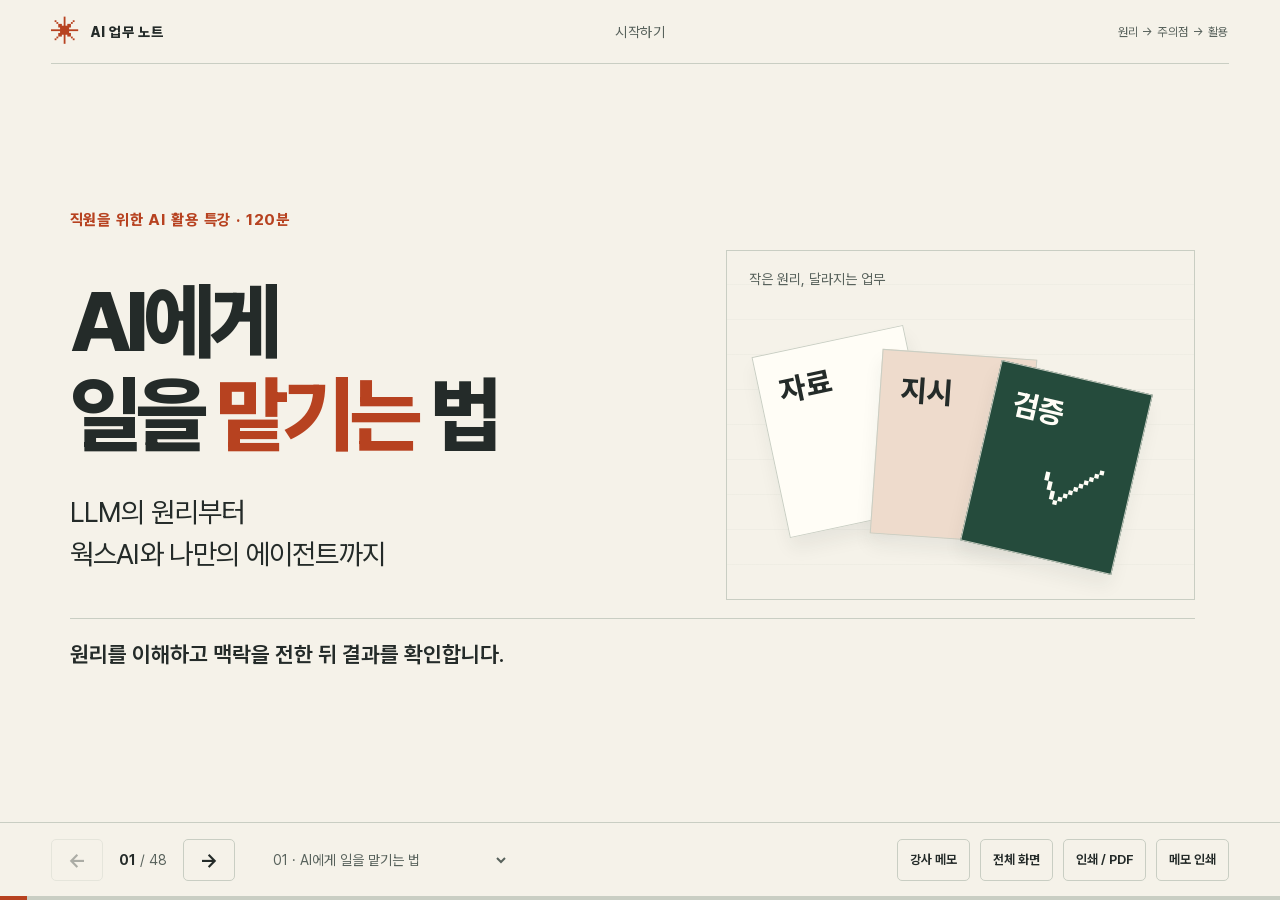
==== commit 4b43acbe: "[FEAT] merge main; take restructured llm-wrks deck, survey edits reapplied next Co-Authored-By: Clau" ====
--- a/presentations/llm-wrks-basics/index.html
+++ b/presentations/llm-wrks-basics/index.html
@@ -5,7 +5,7 @@
     <meta name="viewport" content="width=device-width, initial-scale=1" />
     <meta
       name="description"
-      content="직원을 위한 90분 AI 활용 특강. LLM·토큰·환각·컨텍스트부터 웍스AI 업무 실습까지."
+      content="직원을 위한 120분 AI 활용 특강. LLM의 원리와 주의점부터 웍스AI 화면·전용 도구·나만의 에이전트까지."
     />
     <title>AI에게 일을 맡기는 법</title>
     <link rel="icon" href="../../assets/favicon.svg" type="image/svg+xml" />
@@ -18,7 +18,7 @@
       <a class="brand" href="#1"
         ><span aria-hidden="true">✳</span> AI 업무 노트</a
       ><span id="chapter-label">시작하기</span
-      ><span class="header-end">기초 → 활용</span>
+      ><span class="header-end">원리 → 주의점 → 활용</span>
     </header>
     <main id="deck" tabindex="-1">
       <section
@@ -27,11 +27,11 @@
         data-chapter="시작하기"
         id="opening"
       >
-        <p class="eyebrow">직원을 위한 AI 활용 특강 · 90분</p>
+        <p class="eyebrow">직원을 위한 AI 활용 특강 · 120분</p>
         <div class="cover-grid">
           <div>
             <h1>AI에게<br />일을 <em>맡기는</em> 법</h1>
-            <p class="lead">LLM 기초부터<br />웍스AI 업무 활용까지</p>
+            <p class="lead">LLM의 원리부터<br />웍스AI와 나만의 에이전트까지</p>
           </div>
           <div class="cover-art" aria-hidden="true">
             <span class="art-label">작은 원리, 달라지는 업무</span>
@@ -41,127 +41,261 @@
           </div>
         </div>
         <p class="takeaway">
-          원리를 이해하고 맥락을 전달하고 결과를 확인합니다.
+          원리를 이해하고 맥락을 전한 뒤 결과를 확인합니다.
         </p>
         <aside class="speaker-notes">
           권장 편성은 120분이다. 슬라이드별 배분과 90분 축약안은 ‘강사용 ·
-          편성안’ 슬라이드를 참고한다. 눈금 왼쪽 위 ‘심화’ 표시가 축약 대상이다.
+          편성안’ 슬라이드를 참고한다. 제목 위 머리글에 ‘심화’ 표시가 붙은 슬라이드가 축약 대상이다.
           방향키로 이동, N으로 발표자 메모, ‘메모 인쇄’로 강사용 메모를 포함해
-          인쇄한다. 시작할 때 마무리의 자가진단 3문항을 먼저 묻고 실습 계정과 자료 입력 허용 범위는 사전에 확인한다. 외부 링크만 인터넷이 필요하다.
+          인쇄한다. 1부의 애니메이션은 슬라이드에 들어오면 자동으로 재생되고 ‘일시정지’로 멈출 수 있다.
+          시작할 때 마무리 슬라이드의 자가진단 3문항을 먼저 묻는다. 강의 시작 전에 웍스AI 로그인을 먼저 해 두도록 안내해 3부 접속 확인 시간을 줄인다.
+          실습 계정과 자료 입력 허용 범위는 미리 확인해 둔다. 인터넷은 외부 링크를 열 때만 필요하다.
         </aside>
       </section>
       <section class="slide" data-slide data-chapter="시작하기" id="outcomes">
         <p class="eyebrow">오늘의 도착점</p>
-        <h2>대화 한 번을<br /><em>업무 결과물</em>로 바꾸기</h2>
+        <h2>원리를 알고,<br /><em>내 업무에 맞게</em> 쓰기</h2>
         <div class="three">
           <article>
             <span class="number">01</span>
-            <h3>구분하기</h3>
-            <p>모델과 서비스,<br />생성과 검색의 차이</p>
+            <h3>이해하기</h3>
+            <p>AI가 답을 만드는<br />방식과 그 한계</p>
           </article>
           <article>
             <span class="number">02</span>
-            <h3>맡기기</h3>
-            <p>목적·자료·조건·형식을<br />담아 요청하기</p>
+            <h3>조심하기</h3>
+            <p>환각·슬롭·맹신을<br />알아보고 확인하기</p>
           </article>
           <article>
             <span class="number">03</span>
-            <h3>검증하기</h3>
-            <p>원문과 대조해<br />사실·누락·미정 확인하기</p>
-          </article>
-        </div>
-        <p class="takeaway">오늘의 실습: 회의 메모 → 할 일 표 → 안내 메일</p>
-        <aside class="speaker-notes">
-          참석자에게 최근 반복해서 작성했던 문서를 하나 떠올리게 한다. 코딩
-          지식은 필요 없다. 마지막에 자기 업무 하나를 고를 수 있는 것이 목표다.
-        </aside>
-      </section>
-      <section
-        class="slide"
-        data-slide
-        data-chapter="01 · 용어 구분"
+            <h3>활용하기</h3>
+            <p>웍스AI 전용 도구와<br />나만의 에이전트</p>
+          </article>
+        </div>
+        <p class="takeaway">원리 → 주의점 → 웍스AI 화면 → 전용 도구 → 나만의 에이전트</p>
+        <aside class="speaker-notes">
+          참석자에게 최근 반복해서 작성한 문서를 하나 떠올리게 한다. 코딩
+          지식은 필요 없다. 강의가 끝날 때 각자 자기 업무용 에이전트 설계서를 하나 갖고 나가는 것이 목표다.
+          1부의 원리는 2부의 주의점을 설명하기 위한 것이므로 용어를 외우게 하지 않는다.
+        </aside>
+      </section>
+      <section
+        class="slide"
+        data-slide
+        data-chapter="01 · AI가 답하는 방식"
         id="llm-model"
       >
-        <p class="eyebrow">LLM · Large Language Model</p>
-        <h2>언어 패턴을 학습한<br /><em>대규모 언어 모델</em></h2>
+        <p class="eyebrow">AI · 생성형 AI · LLM</p>
+        <h2>LLM은 <em>말을 이어 쓰는</em> <br />대규모 언어 모델</h2>
         <div class="two">
+          <div
+            class="layers"
+            role="img"
+            aria-label="개념도: AI 안에 생성형 AI가 있고, 그 안에 LLM이 있음"
+          >
+            <div class="layer l1">
+              <span>AI · 컴퓨터가 판단·예측하는 기술 전반</span>
+              <div class="layer l2">
+                <span>생성형 AI · 글·이미지 등을 만들어 냄</span>
+                <div class="layer l3"><span>LLM · 언어를 다룸</span></div>
+              </div>
+            </div>
+          </div>
           <div>
             <p class="lead">
-              많은 자료에서 익힌 패턴을 이용해<br />주어진 문맥에 맞는 출력을
-              만듭니다.
+              많은 글에서 익힌 패턴으로<br />문맥에 맞는 다음 말을 만듭니다.
             </p>
-            <p>
-              생성형 AI는 글·이미지 등 결과물을 만드는 AI.<br />LLM은 그중
-              언어를 다루는 핵심 기술입니다.
-            </p>
-          </div>
-          <div class="panel">
-            <h3>글을 넘어: 멀티모달</h3>
-            <p>텍스트·이미지·음성 등 여러 종류의 정보를 다루는 방식입니다.</p>
-            <hr />
-            <p>
-              예: 표 이미지를 읽고 글로 요약하기.<br />입력·출력 지원 범위는 모델과 서비스마다 다릅니다.
-            </p>
-          </div>
-        </div>
-        <p class="takeaway">모델 = 학습으로 조정된 수치와 계산 구조. 문맥을 받아 출력을 만듭니다.</p>
-        <aside class="speaker-notes">
-          모델은 단순 문장 목록이나 검색 데이터베이스가 아니다.
-          요약·번역·분류·초안 등 언어 업무를 예로 든다. 이미지도 받는 모델이
-          있지만 모든 모델이 모든 형식을 지원하지는 않는다.
-        </aside>
-      </section>
-      <section
-        class="slide"
-        data-slide
-        data-chapter="01 · 용어 구분"
-        id="model-service"
-      >
-        <p class="eyebrow">모델 이름 ≠ 서비스 이름</p>
-        <h2>모델은 응답을 만들고,<br />서비스는 <em>기능을 묶습니다</em></h2>
-        <div class="comparison">
-          <div>
-            <span class="tag">실제 모델 예시</span>
-            <h3 class="model-name">GPT-6 Astra</h3>
-            <p>OpenAI · <code>gpt-6-astra</code></p>
-            <h3 class="model-name">Claude Fable 5.1</h3>
-            <p>Anthropic</p>
-          </div>
-          <div>
-            <span class="tag">서비스</span>
-            <h3>ChatGPT</h3>
-            <p>모델·대화 화면·도구 등을<br />함께 제공하는 제품</p>
-          </div>
-          <div>
-            <span class="tag">업무용 서비스</span>
-            <h3>웍스AI</h3>
-            <p>여러 회사 모델과<br />업무 기능을 이용하는 서비스</p>
+            <div class="panel">
+              <h3>모델 ≠ 서비스</h3>
+              <p>
+                모델: GPT-6 Astra · Claude Fable 5.1<br />서비스: ChatGPT ·
+                웍스AI처럼 모델에 화면·도구를 묶은 제품
+              </p>
+            </div>
           </div>
         </div>
         <p class="takeaway">
           같은 모델이라도 자료·도구·설정이 다르면 결과가 달라질 수 있습니다.
         </p>
-        <p class="source-line">모델명 확인: 2026-09-08 · 기관 계정의 제공 모델은 별도 확인</p>
-        <aside class="speaker-notes">
-          모델 예시는 2026-09-08 공식 문서에서 확인했다. 웍스AI 제공 여부를 뜻하지 않는다. 다른 서비스에서 같은 모델을
-          골라도 ChatGPT의 모든 기능이 그대로 제공되지는 않는다. 웍스AI 공식
-          모델 안내는 여러 제공사 모델을 나열한다. 기관 계약의 실제 사용 가능
-          목록은 별도 확인한다.
-        </aside>
-      </section>
-      <section
-        class="slide"
-        data-slide
-        data-chapter="02 · 생성과 환각"
-        id="next-token"
+        <p class="source-line">모델명 확인: 2026-09-08 · 기관 계정의 제공 모델은 별도 확인 · 동심원은 단순화한 개념도</p>
+        <aside class="speaker-notes">
+          LLM은 Large Language Model의 약자다. 모델은 단순 문장 목록이나 검색 데이터베이스가 아니라
+          학습으로 조정된 수치와 계산 구조다. 요약·번역·분류·초안 등 언어 업무를 예로 든다.
+          이미지도 받는 멀티모달 모델이 있지만 모든 모델이 모든 형식을 지원하지는 않는다.
+          모델 예시는 2026-09-08 공식 문서에서 확인했다. 웍스AI에서 제공한다는 뜻은 아니다. 다른 서비스에서 같은 모델을
+          골라도 ChatGPT의 모든 기능이 그대로 제공되지는 않는다. 기관 계약으로 실제 쓸 수
+          있는 모델 목록은 따로 확인한다.
+        </aside>
+      </section>
+      <section
+        class="slide"
+        data-slide
+        data-chapter="01 · AI가 답하는 방식"
+        id="learning"
+      >
+        <p class="eyebrow">학습 · 모델은 어떻게 만들어질까</p>
+        <h2>엄청난 양의 글로<br /><em>다음 말 맞히기</em>를 연습합니다</h2>
+        <div class="learn-stage" data-css-scene>
+          <div class="learn-feed" aria-hidden="true">
+            <span style="--i: 0">공문</span><span style="--i: 1">기사</span
+            ><span style="--i: 2">책</span><span style="--i: 3">웹 문서</span
+            ><span style="--i: 4">매뉴얼</span><span style="--i: 5">대화</span>
+          </div>
+          <div class="learn-model" aria-hidden="true">
+            <b>모델</b>
+            <div class="dials">
+              <i style="--d: 0"></i><i style="--d: 3"></i><i style="--d: 6"></i
+              ><i style="--d: 1"></i><i style="--d: 4"></i><i style="--d: 7"></i
+              ><i style="--d: 2"></i><i style="--d: 5"></i><i style="--d: 8"></i
+              ><i style="--d: 4"></i><i style="--d: 1"></i><i style="--d: 6"></i>
+            </div>
+            <small>내부 수치</small>
+          </div>
+          <div class="learn-quiz">
+            <p class="learn-q">“비가 와서 가방에서 ___을 꺼냈다”</p>
+            <p class="learn-guess">
+              <span class="g-wrong">공책 ✗</span
+              ><span class="g-right">우산 ✓</span>
+            </p>
+            <ol class="learn-steps">
+              <li>다음 말을 맞혀 보고</li>
+              <li>틀린 만큼 수치를 고치고</li>
+              <li>셀 수 없이 반복합니다</li>
+            </ol>
+          </div>
+        </div>
+        <div class="scene-bar">
+          <p class="activity-caption">
+            결과: 글의 패턴이 담긴 수치 덩어리 = 모델
+          </p>
+          <button type="button" class="quiet scene-toggle" data-scene-toggle>
+            일시정지
+          </button>
+        </div>
+        <p class="source-line">단순화한 설명 · 실제 학습 과정의 세부는 생략</p>
+        <aside class="speaker-notes">
+          학습 목표가 ‘다음 말 예측’이라는 점만 전달한다. 모델 안에 문장이 그대로 저장된 것이 아니라
+          패턴이 수치로 담긴다고 설명한다. 틀린 만큼 수치를 고친다는 표현은 단순화다.
+          이 원리가 2부의 환각으로 이어진다: 모델은 그럴듯한 다음 말을 고르도록 학습됐고,
+          자연스러운 문장이 곧 사실이라는 보장은 없다.
+        </aside>
+      </section>
+      <section
+        class="slide"
+        data-slide
+        data-chapter="01 · AI가 답하는 방식"
+        id="tokens"
       >
         <p class="eyebrow">
-          다음 조각 예측 · 직접 눌러보기<span class="optional"
+          Token · 글을 처리하는 조각<span class="optional"
             >심화 · 90분 편성에서 생략 가능</span
           >
         </p>
-        <h2>문맥을 보고,<br /><em>한 조각씩 이어갑니다</em></h2>
-        <div class="demo">
+        <h2>글은 <em>조각</em>으로 나뉘고<br />조각은 <em>숫자</em>가 됩니다</h2>
+        <div class="token-stage is-split show-id" id="token-stage">
+          <p
+            class="token-sentence"
+            role="img"
+            aria-label="예시 문장 ‘웍스AI로 회의록을 요약해줘.’가 여러 조각으로 나뉘고, 조각마다 번호가 붙음"
+          >
+            <span class="tk"><b>웍스</b><i>8123</i></span
+            ><span class="tk"><b>AI</b><i>15</i></span
+            ><span class="tk"><b>로</b><i>902</i></span
+            ><span class="tk"><b>&nbsp;회의</b><i>3371</i></span
+            ><span class="tk"><b>록</b><i>610</i></span
+            ><span class="tk"><b>을</b><i>47</i></span
+            ><span class="tk"><b>&nbsp;요약</b><i>5288</i></span
+            ><span class="tk"><b>해</b><i>214</i></span
+            ><span class="tk"><b>줘</b><i>1930</i></span
+            ><span class="tk"><b>.</b><i>13</i></span>
+          </p>
+        </div>
+        <div class="scene-bar">
+          <p class="activity-caption" id="token-caption">
+            문장 → 조각(토큰) → 번호(숫자)
+          </p>
+          <button type="button" class="quiet scene-toggle" data-scene-toggle>
+            일시정지
+          </button>
+        </div>
+        <p class="takeaway">
+          토큰 수는 글자 수와 다릅니다. 토큰을 알면 입력 길이·출력 한도·사용량을 이해하기 쉽습니다.
+        </p>
+        <p class="source-line">
+          분할 위치와 번호는 설명용 예시 · 실제 분할은
+          <a
+            href="https://platform.openai.com/tokenizer"
+            target="_blank"
+            rel="noopener noreferrer"
+            >공식 토크나이저</a
+          >에서 확인
+        </p>
+        <aside class="speaker-notes">
+          한 단어가 여러 토큰이 되기도 하고 문장부호·공백에 따라서도 나뉘는 방식이 달라진다.
+          토큰 수는 언어와 토크나이저에 따라 다르며 “한글 한 글자 = 한 토큰”은 아니다.
+          화면의 분할 위치와 번호는 실제 토크나이저 결과가 아니다. 인터넷이 되면 공식 토크나이저에
+          짧은 한국어와 영어 문장을 넣어 본다. 숫자는 외우게 하지 않는다.
+        </aside>
+      </section>
+      <section
+        class="slide"
+        data-slide
+        data-chapter="01 · AI가 답하는 방식"
+        id="embedding"
+      >
+        <p class="eyebrow">
+          의미를 좌표로<span class="optional">심화 · 90분 편성에서 생략 가능</span>
+        </p>
+        <h2>비슷한 뜻은<br /><em>가까이 모입니다</em></h2>
+        <div class="embed-layout">
+          <canvas
+            id="embed-canvas"
+            role="img"
+            aria-label="개념도: 비·우산·우비·장마가 한곳에, 공문·기안·결재·규정이 다른 곳에, 김치·비빔밥·된장국·식당이 또 다른 곳에 모여 천천히 좌우로 흔들리는 점 구름"
+          ></canvas>
+          <div>
+            <p class="lead">글 조각을<br /><em>숫자 목록(좌표)</em>으로 바꿔 다룹니다.</p>
+            <p>
+              좌표 사이 거리가 가까울수록 관련이 깊고,<br />멀수록 관련이 적습니다.
+            </p>
+            <ul class="embed-legend">
+              <li><i class="c1"></i>비 · 우산 · 우비 · 장마</li>
+              <li><i class="c2"></i>공문 · 기안 · 결재 · 규정</li>
+              <li><i class="c3"></i>김치 · 비빔밥 · 된장국 · 식당</li>
+            </ul>
+          </div>
+        </div>
+        <div class="scene-bar">
+          <p class="activity-caption">임베딩 원리로 LLM 내부를 단순화한 3차원 개념도 · 단어 위치는 설명용</p>
+          <button type="button" class="quiet scene-toggle" data-scene-toggle>
+            일시정지
+          </button>
+        </div>
+        <p class="source-line">
+          근거:
+          <a
+            href="https://developers.openai.com/api/docs/guides/embeddings"
+            target="_blank"
+            rel="noopener noreferrer"
+            >OpenAI 임베딩 안내</a
+          >(“거리가 가까우면 관련이 높음”)
+        </p>
+        <aside class="speaker-notes">
+          숫자 목록을 임베딩이라고 부른다는 것만 짧게 언급한다. 공식 안내는 임베딩을 실수의 목록으로,
+          두 목록 사이 거리를 관련성의 척도로 설명한다. 이 그림은 LLM 내부 표현을 3차원으로 단순화한
+          개념도이며 실제 좌표나 차원 수를 보여 주지 않는다. ‘우산’과 ‘우비’가 가깝고 ‘우산’과 ‘결재’가
+          멀다는 점만 가리킨다.
+        </aside>
+      </section>
+      <section
+        class="slide"
+        data-slide
+        data-chapter="01 · AI가 답하는 방식"
+        id="next-token"
+      >
+        <p class="eyebrow">다음 조각 예측 · 자동 재생</p>
+        <h2>문맥을 보고, <br /><em>한 조각씩 이어갑니다</em></h2>
+        <div class="demo gen-demo" id="gen-demo">
           <div
             class="activity-controls context-choices"
             role="group"
@@ -174,471 +308,204 @@
               햇볕이 강한 날
             </button>
           </div>
-          <p class="generated" id="generated" aria-live="polite">
-            비가 와서 가방에서
+          <p class="generated" id="generated" aria-hidden="true">
+            비가 와서 가방에서<span> 우산을</span><span> 꺼내</span><span> 펼쳤습니다</span><span>.</span>
           </p>
-          <div
-            class="activity-controls candidate-choices"
-            role="group"
-            aria-label="이어질 내용 선택"
-          >
-            <span>다음 후보</span>
-            <button type="button" data-candidate="0" aria-pressed="true">
-              우산을
+          <div class="gen-body" aria-hidden="true">
+            <ol class="gen-candidates" id="gen-candidates">
+              <li class="is-chosen"><span class="w">우산을</span><span class="bar"><i style="--p: 0.62"></i></span></li>
+              <li><span class="w">우비를</span><span class="bar"><i style="--p: 0.24"></i></span></li>
+              <li><span class="w">공책을</span><span class="bar"><i style="--p: 0.06"></i></span></li>
+            </ol>
+            <ol class="phase-track" id="phase-track">
+              <li data-phase="score" class="is-on">① 후보마다 점수</li>
+              <li data-phase="pick" class="is-on">② 하나 고르기</li>
+              <li data-phase="append" class="is-on">③ 붙이고 반복</li>
+            </ol>
+          </div>
+          <div class="scene-bar">
+            <p class="demo-feedback">막대 길이는 설명용 가상 값</p>
+            <button type="button" class="quiet scene-toggle" data-scene-toggle>
+              일시정지
             </button>
-            <button type="button" data-candidate="1" aria-pressed="false">
-              우비를
-            </button>
-            <button type="button" data-candidate="2" aria-pressed="false">
-              공책을
-            </button>
-          </div>
-          <div class="demo-actions">
-            <button id="generate" type="button">다음 조각 생성</button
-            ><button id="reset-generation" class="quiet" type="button">
-              처음으로
-            </button>
-          </div>
-          <p id="generation-feedback" class="demo-feedback" role="status">
-            후보 선택 → 다음 조각 생성
-          </p>
-        </div>
-        <p class="activity-caption">
-          문맥 → 후보 → 다음 조각
-        </p>
+          </div>
+        </div>
+        <p class="sr-only" id="gen-summary">
+          예시: “비가 와서 가방에서” 다음 후보(우산을·우비를·공책을)가 떠오르고, 하나를 골라
+          붙이는 과정을 반복해 “비가 와서 가방에서 우산을 꺼내 펼쳤습니다.”를 만듭니다.
+        </p>
+        <p class="takeaway">답을 한 번에 꺼내지 않고, 조각을 하나씩 골라 문장을 만듭니다.</p>
         <p class="source-line">
           교육용 예시 · 실제 모델·확률·토큰 분할 아님
         </p>
         <aside class="speaker-notes">
-          첫 클릭 전에 다음 내용을 예상해 보게 한다. 실제 생성에서는 앞의 한
-          단어만이 아니라 제공된 문맥을 이용한다. 가장 확률이 높은 토큰만 항상
-          고르지는 않는다. 문맥을 바꾸고 다른 후보도 선택해 결과를 비교한다.
-          후보를 클릭하면 해당 문맥의 생성을 처음부터 시작하며 실제 AI 호출은
-          없다. “그래서 토큰이 곧 단어냐”는 질문이 나오면, 화면 후보는 어절로
-          묶은 표시일 뿐이라고 설명한다. 이어지는 토큰 슬라이드에서 실제 처리 단위와 구분한다.
-        </aside>
-      </section>
-      <section
-        class="slide"
-        data-slide
-        data-chapter="02 · 생성과 환각"
-        id="tokens"
-      >
-        <p class="eyebrow">
-          Token · 글을 처리하는 조각<span class="optional"
-            >심화 · 90분 편성에서 생략 가능</span
-          >
-        </p>
-        <h2>토큰은 단어와<br /><em>항상 같지 않습니다</em></h2>
-        <p class="why-line">
-          업무에서 달라지는 것: 화면 글자 수 ≠ 실제 처리량.
-        </p>
-        <div
-          class="token-line"
-          aria-label="개념도: 텍스트가 여러 처리 조각으로 나뉨"
-        >
-          <span>텍스트</span><b>→</b><span class="token">조각</span
-          ><span class="token">조각</span><span class="token">조각</span><b>→</b
-          ><span>모델</span>
-        </div>
-        <div class="two">
-          <p>
-            한 단어가 여러 토큰이 되기도 하고,<br />문장부호·공백도 분할에
-            영향을 줍니다.
+          자동으로 반복 재생된다. 문맥 버튼을 바꾸면 후보가 달라지는 것을 보여 준다. 실제 생성에서는 앞 단어
+          하나만이 아니라 주어진 문맥 전체를 본다. 늘 점수가 가장 높은 후보만 고르지는 않는다는 점은
+          다음 슬라이드에서 다룬다. 화면의 후보는 어절 단위로 묶어 보여 준 것일 뿐 실제 토큰 경계가 아니다.
+          실제 AI는 호출하지 않는다. 핵심: 모델은 사실을 찾아 오는 것이 아니라 그럴듯한 다음 조각을 고른다.
+        </aside>
+      </section>
+      <section
+        class="slide"
+        data-slide
+        data-chapter="01 · AI가 답하는 방식"
+        id="sampling"
+      >
+        <p class="eyebrow">같은 질문, 다른 답</p>
+        <h2>한 번 더 물으면<br /><em>다른 답</em>이 나올 수 있습니다</h2>
+        <div class="sample-stage" id="sample-stage">
+          <p class="sample-prompt">
+            <span class="tag">같은 요청</span>“직원 AI 교육 안내 메일의 첫 문장을 써줘.”
           </p>
-          <p>
-            토큰 수는 언어와 토크나이저에 따라 다릅니다.<br />“한글 한 글자 = 한
-            토큰”은 아닙니다.
+          <p class="sr-only">
+            같은 요청에 대한 세 가지 답 예시: “안녕하세요. 직원 AI 활용 교육을 안내드립니다.”,
+            “직원 여러분께 AI 교육 소식을 전해 드립니다.”, “업무에 바로 쓰는 AI 교육에 여러분을 초대합니다.”
           </p>
+          <div class="sample-lanes" aria-hidden="true">
+            <div class="lane">
+              <span class="lane-label">1번째 답</span>
+              <p class="lane-out" data-lane="0">안녕하세요. 직원 AI 활용 교육을 안내드립니다.</p>
+            </div>
+            <div class="lane">
+              <span class="lane-label">2번째 답</span>
+              <p class="lane-out" data-lane="1">직원 여러분께 AI 교육 소식을 전해 드립니다.</p>
+            </div>
+            <div class="lane">
+              <span class="lane-label">3번째 답</span>
+              <p class="lane-out" data-lane="2">업무에 바로 쓰는 AI 교육에 여러분을 초대합니다.</p>
+            </div>
+          </div>
+        </div>
+        <div class="scene-bar">
+          <p class="activity-caption">후보를 고를 때마다 결과가 달라질 수 있습니다(단순화한 설명).</p>
+          <button type="button" class="quiet scene-toggle" data-scene-toggle>
+            일시정지
+          </button>
         </div>
         <p class="takeaway">
-          토큰을 알면 입력 길이·출력 한도·사용량을 이해하기 쉽습니다.
+          고장이 아닙니다. 한 번의 답을 정답처럼 여기지 말고 근거로 확인합니다.
         </p>
         <p class="source-line">
-          분할 그림은 개념도 · 실제 분할은
+          답 문장은 교육용 예시 · 근거:
           <a
-            href="https://platform.openai.com/tokenizer"
+            href="https://developers.openai.com/api/docs/guides/text"
             target="_blank"
             rel="noopener noreferrer"
-            >공식 토크나이저</a
-          >에서 확인
-        </p>
-        <aside class="speaker-notes">
-          인터넷이 가능하면 공식 토크나이저에 짧은 한국어와 영어를 입력한다. 이
-          슬라이드의 조각은 실제 토큰 경계가 아니다. 토크나이저 선택에 따라
-          결과가 달라지므로 숫자 암기를 요구하지 않는다.
-        </aside>
-      </section>
-      <section class="slide" data-slide data-chapter="02 · 생성과 환각" id="training-context">
+            >OpenAI 텍스트 생성 안내</a
+          >(생성 결과는 “non-deterministic”)
+        </p>
+        <aside class="speaker-notes">
+          세 답이 모두 자연스럽지만 표현이 다르다. 공식 안내는 모델이 만드는 내용이 비결정적이라고 설명한다.
+          그래서 같은 질문을 다시 해서 같은 답이 나와도, 다른 모델이 같은 답을 해도 사실 확인을 대신하지
+          못한다. 반대로 여러 번 물어 표현 후보를 모으는 데는 쓸 수 있다. 이 예문들은 실제 모델 출력이 아니다.
+        </aside>
+      </section>
+      <section
+        class="slide"
+        data-slide
+        data-chapter="01 · AI가 답하는 방식"
+        id="context"
+      >
+        <p class="eyebrow">Context · 이번 답변의 작업 자료</p>
+        <h2>컨텍스트는<br /><em>크기가 정해진 책상</em></h2>
+        <div class="ctx-stage" id="ctx-stage">
+          <div class="ctx-meter">
+            <span>컨텍스트 창 · 토큰 한도</span>
+            <div class="meter"><i id="ctx-fill" style="--fill: 1"></i></div>
+          </div>
+          <ul class="ctx-items" id="ctx-items">
+            <li style="--size: 2">서비스 지시</li>
+            <li style="--size: 3" class="is-out">이전 대화 ①<small>빠지거나 요약될 수 있음</small></li>
+            <li style="--size: 3">이전 대화 ②</li>
+            <li style="--size: 4">제공 문서</li>
+            <li style="--size: 2">검색 결과</li>
+            <li style="--size: 1" class="now">현재 요청</li>
+          </ul>
+        </div>
+        <div class="scene-bar">
+          <p class="activity-caption" id="ctx-caption">
+            요청·대화·문서·검색 결과가 한 책상에 올라갑니다.
+          </p>
+          <button type="button" class="quiet scene-toggle" data-scene-toggle>
+            일시정지
+          </button>
+        </div>
+        <p class="takeaway">
+          보낸 내용과 받을 답변을 합쳐 토큰(글 조각) 한도를 셉니다. 한도 안에 있어도 모든 정보를 빠짐없이 쓴다는 보장은 없습니다.
+        </p>
+        <p class="source-line">개념도 · 어떤 내용이 빠지거나 요약되는지는 서비스마다 다름</p>
+        <aside class="speaker-notes">
+          책상은 비유다. 컨텍스트는 모델이 이번 답을 만들 때 실제로 받은 정보다. 화면에 대화 기록이 보여도
+          이번 모델 입력에 전부 들어가지 않을 수 있다. 서비스가 일부만 골라 넣거나 요약하거나 뺄 수
+          있다. 그림에서 오래된 대화가 흐려지는 것은 한 가지 예일 뿐이다. 웍스AI가 구체적으로 어떻게
+          처리하는지는 확인하지 못했으므로 단정하지 않는다. 2부의 ‘대화 나누기·인계’가 이 원리에서 나온다.
+        </aside>
+      </section>
+      <section class="slide" data-slide data-chapter="01 · AI가 답하는 방식" id="training-context">
         <p class="eyebrow">파일을 첨부하면 AI가 영구히 배울까요?</p>
         <h2>자료를 <em>참고하는 것</em>과<br />모델을 학습시키는 것은 다릅니다</h2>
         <div class="two">
           <article class="panel">
             <span class="tag">학습 · 모델 자체를 조정</span>
             <h3>요약하는 능력을 익히기</h3>
-            <p>많은 사례를 통해 모델 내부 수치를 조정하는 과정입니다.</p>
+            <p>많은 사례로 모델 내부 수치를 조정하는 과정입니다. 학습에는 기준일이 있어 그 뒤의 소식은 모델 안에 없습니다.</p>
           </article>
           <article class="panel accent">
             <span class="tag">지금 대화 · 자료를 참고</span>
             <h3>첨부한 회의록 요약하기</h3>
-            <p>배운 능력으로 이번에 제공한 회의록을 읽고 답합니다. 파일 첨부 자체가 재학습은 아닙니다.</p>
-          </article>
-        </div>
-        <p class="takeaway">다음 대화에서도 그 파일을 안다고 가정하지 말고, 필요한 자료가 연결됐는지 확인하세요.</p>
-        <p class="warn-line"><b>학습과 저장은 별개입니다.</b> 대화·첨부의 보관과 추후 학습 활용은 서비스 정책·기관 설정에 따라 다릅니다.</p>
-        <aside class="speaker-notes">교육용 회의록 예시다. 현재 문맥을 참고하는 추론과 모델 수치를 바꾸는 학습을 구분한다. 서비스의 기억·프로젝트·문서 검색 기능으로 다른 대화에 자료가 연결될 수도 있으므로 항상 사라진다고 단정하지 않는다. 첨부가 즉시 재학습이 아니라는 설명은 저장되지 않는다는 보장이 아니다.</aside>
-      </section>
-      <section class="slide" data-slide data-chapter="02 · 생성과 환각" id="hallucination-why">
-        <p class="eyebrow">Hallucination · 환각</p>
-        <h2>세종대왕이<br /><em>맥북을 던졌다고요?</em></h2>
-        <div class="two">
-          <article class="panel">
-            <span class="tag">2023년 알려진 실제 오류 사례</span>
-            <h3>“세종대왕 맥북 던짐 사건”</h3>
-            <p>존재하지 않는 사건을 묻자, ChatGPT가 역사적 일화처럼 꾸며 답한 사례입니다.</p>
-            <p class="source-line">사례 요약 · 당시 답변의 직접 인용 아님</p>
-          </article>
-          <article class="panel accent">
-            <span class="tag">왜 중요한가</span>
-            <h3>질문의 전제도 틀릴 수 있습니다</h3>
-            <p>자연스러운 문장을 만드는 능력이 사실 확인을 보장하지 않습니다. 없는 사건·출처도 그럴듯하게 만들 수 있습니다.</p>
-          </article>
-        </div>
-        <p class="takeaway">환각: 사실과 다르거나 제공 자료에 근거하지 않은 내용을 생성하는 현상</p>
-        <p class="source-line">출처: 삼성SDS 『ChatGPT 기술 분석 백서』(2023), 22쪽 · 현재 모델의 같은 응답을 재현한 실험은 아님</p>
-        <aside class="speaker-notes">삼성SDS 백서 그림 13은 2023-02-23 한국일보 보도 사례를 인용한다. 존재하지 않는 사건이지 실제 조선시대 사건이 아니다. 현재 모델도 이 질문에 반드시 틀린다고 말하지 않는다. 예측 중심 사전학습, 정보와 추론의 한계, 모름보다 추측을 장려하는 학습·평가 유인이 환각에 기여할 수 있다. 다음 슬라이드에서 평범한 회의록의 담당자·기한을 지어내는 문제로 연결한다.</aside>
-      </section>
-      <section
-        class="slide"
-        data-slide
-        data-chapter="02 · 생성과 환각"
-        id="hallucination-example"
-      >
-        <p class="eyebrow">회의록에서도 생기는 환각</p>
-        <h2>빈칸을 채우는 순간,<br /><em>없던 사실이 생깁니다</em></h2>
-        <div class="two">
-          <article class="panel">
-            <span class="tag">교육용 원문</span>
-            <blockquote>
-              “참석 신청 마감일과<br />안내 메일 담당자는 다음 회의에서 결정.”
-            </blockquote>
-          </article>
-          <article class="panel">
-            <span class="tag">근거 없는 표현 두 개를 눌러보세요</span>
-            <blockquote class="hunt-sentence">
-              “<button
-                type="button"
-                class="hunt-word"
-                data-hunt="deadline"
-                aria-pressed="false"
-              >
-                금요일까지
-              </button>
-              신청을 받고,<br /><button
-                type="button"
-                class="hunt-word"
-                data-hunt="owner"
-                aria-pressed="false"
-              >
-                김 대리</button
-              >가
-              <button
-                type="button"
-                class="hunt-word"
-                data-hunt="mail"
-                aria-pressed="false"
-              >
-                안내 메일</button
-              >을 발송합니다.”
-            </blockquote>
-          </article>
-        </div>
-        <div class="feedback-row activity-controls">
-          <p id="hunt-feedback" class="activity-feedback" role="status">
-            0/2 발견 · 밑줄 친 표현을 원문과 대조하세요.
-          </p>
-          <button type="button" id="hunt-reset" class="quiet">다시 찾기</button>
-        </div>
-        <p class="print-only">
-          정답: 금요일까지·김 대리. 신청 마감일과 안내 메일 담당자는 모두
-          미정입니다.
-        </p>
-        <p class="source-line">
-          오류를 설명하기 위해 만든 예시이며 실제 모델 응답이 아닙니다.
-        </p>
-        <aside class="speaker-notes">
-          원문과 답변을 비교해 근거 없는 두 항목을 찾게 한다.
-          유창함·구체성·자신감은 정확성의 증거가 아니다. 그럴듯한 기한을 채우는
-          행위가 실제 업무에서는 잘못된 안내로 이어질 수 있다.
-        </aside>
-      </section>
-      <section
-        class="slide"
-        data-slide
-        data-chapter="02 · 생성과 환각"
-        id="verify"
-      >
-        <p class="eyebrow">줄일 수 있지만 보장할 수는 없음</p>
-        <h2>근거를 주고,<br /><em>원문으로 확인합니다</em></h2>
-        <ol class="steps">
-          <li><b>자료 지정</b><span>“아래 자료를 근거로 답해줘.”</span></li>
+            <p>배운 능력으로 이번에 제공한 회의록을 읽고 답합니다. 파일을 첨부한다고 모델이 다시 학습하지는 않습니다.</p>
+          </article>
+        </div>
+        <p class="takeaway">다음 대화에서도 AI가 그 파일을 안다고 여기지 말고 필요한 자료가 연결됐는지 확인하세요.</p>
+        <p class="warn-line"><b>학습과 저장은 별개입니다.</b> 대화와 첨부 파일을 보관하는지, 나중에 학습에 쓰는지는 서비스 정책과 기관 설정에 따라 다릅니다.</p>
+        <p class="source-line">지식 기준일 예: GPT-6 Astra “Apr 30, 2026 knowledge cutoff” (OpenAI 모델 안내, 2026-09-11 확인) · 최신 정보는 검색·첨부 자료로 더함</p>
+        <aside class="speaker-notes">모델마다 학습 자료의 기준일(knowledge cutoff)이 있다. 그 뒤의 규정 개정이나 일정은 모델이 스스로 알 수 없으므로 검색 결과나 첨부 자료로 넣어 주고 원문을 확인한다. 3부의 ‘생성·검색·자료 읽기’ 슬라이드가 이 원리를 화면 기능과 연결한다. 교육용 회의록 예시다. 현재 문맥을 참고하는 추론과 모델 수치를 바꾸는 학습을 구분한다. 서비스의 기억·프로젝트·문서 검색 기능으로 다른 대화에 자료가 연결될 수도 있으므로 항상 사라진다고 단정하지 않는다. 첨부해도 바로 재학습하지 않는다는 말이 저장하지 않는다는 뜻은 아니다. 5부의 에이전트도 같은 원리다: 에이전트에 올린 참고 파일은 답할 때 참고하는 자료이지 모델을 다시 학습시키는 것이 아니다.</aside>
+      </section>
+      <section
+        class="slide"
+        data-slide
+        data-chapter="02 · 쓸 때 조심할 것"
+        id="traits-bridge"
+      >
+        <p class="eyebrow">1부의 원리 → 2부의 주의점</p>
+        <h2>원리를 알면<br /><em>조심할 점</em>이 보입니다</h2>
+        <ol class="bridge">
           <li>
-            <b>불확실성 허용</b
-            ><span>“자료에 없으면 미정, 충돌하면 확인 필요로 표시해줘.”</span>
+            <span>문맥을 보고 이어 쓴다</span><b aria-hidden="true">→</b
+            ><strong>요청을 구체적으로</strong>
           </li>
           <li>
-            <b>근거 요구</b><span>“각 결정 사항 옆에 원문 근거를 붙여줘.”</span>
+            <span>책상 크기가 정해져 있다</span><b aria-hidden="true">→</b
+            ><strong>대화를 나누고 인계하기</strong>
           </li>
           <li>
-            <b>사람이 대조</b
-            ><span>숫자·날짜·이름·인용을 원문에서 직접 확인합니다.</span>
+            <span>그럴듯한 조각을 고른다</span><b aria-hidden="true">→</b
+            ><strong>환각 · 원문으로 확인</strong>
+          </li>
+          <li>
+            <span>흔한 표현 쪽으로 기운다</span><b aria-hidden="true">→</b
+            ><strong>AI 슬롭 · 내 판단과 사실 더하기</strong>
+          </li>
+          <li>
+            <span>점수는 그럴듯함일 뿐, 사실 여부가 아니다</span><b aria-hidden="true">→</b
+            ><strong>맹신 금지 · 생각은 내가</strong>
+          </li>
+          <li class="apart">
+            <span>원리와 별개 · 기관의 규칙</span><b aria-hidden="true">→</b
+            ><strong>자료 경계 · 사람의 승인</strong>
           </li>
         </ol>
-        <p class="takeaway">
-          “확실해?”라는 재질문이나 두 모델의 동의도 검증을 대신하지 못합니다.
-        </p>
-        <aside class="speaker-notes">
-          검색과 자료 제공은 오류를 줄이는 수단이며 환각 제거 장치가 아니다.
-          출처 링크가 존재하는지뿐 아니라 실제로 해당 주장을 뒷받침하는지 확인하고
-          계산은 계산기나 스프레드시트 등 검증 가능한 도구와 대조한다.
-        </aside>
-      </section>
-      <section
-        class="slide"
-        data-slide
-        data-chapter="03 · 컨텍스트 관리"
-        id="context"
-      >
-        <p class="eyebrow">Context · 이번 답변의 작업 자료</p>
-        <h2>컨텍스트는<br /><em>지금 펼쳐 놓은 책상</em></h2>
-        <div class="context-desk">
-          <span>현재 요청</span><span>이전 대화</span><span>제공 문서</span
-          ><span>검색·도구 결과</span><span>서비스 지시</span>
-        </div>
-        <p class="lead">
-          모델이 이번 응답에 참고하도록<br />실제로 전달받은 정보입니다.
-        </p>
-        <p class="takeaway">
-          컨텍스트 창은 <em>토큰(글을 처리하는 조각)</em> 단위의 용량 한도이며 보낸 내용과 받을 답변이 함께
-          들어갑니다. 한도 안이라고 모든 정보를 완벽히 활용한다는 보장은
-          없습니다.
-        </p>
-        <aside class="speaker-notes">
-          책상은 비유다. 화면에 대화 기록이 보이는 것과 이번 모델 입력에 전부
-          포함되는 것은 다를 수 있다. 서비스는 일부를 검색하거나 요약·제외할 수
-          있다. 구체적인 웍스AI 처리 방식은 확인되지 않았으므로 단정하지 않는다.
-        </aside>
-      </section>
-      <section
-        class="slide"
-        data-slide
-        data-chapter="03 · 컨텍스트 관리"
-        id="context-efficiency"
-      >
-        <p class="eyebrow">
-          “대화가 길면 효율이 떨어지나요?”<span class="optional"
-            >심화 · 90분 편성에서 생략 가능</span
-          >
-        </p>
-        <h2>효율을 <em>네 가지</em>로 나눠 봅시다</h2>
-        <div class="four">
-          <article>
-            <span class="number">₩</span>
-            <h3>사용량·비용</h3>
-            <p>입력 토큰</p>
-            <small>요금제·캐시 확인</small>
-          </article>
-          <article>
-            <span class="number">↻</span>
-            <h3>응답 속도</h3>
-            <p>입력·출력·도구</p>
-            <small>대기 시간에 영향</small>
-          </article>
-          <article>
-            <span class="number">✓</span>
-            <h3>답변 정확도</h3>
-            <p>관련 맥락</p>
-            <small>길이만으로 판단하지 않음</small>
-          </article>
-          <article>
-            <span class="number">◷</span>
-            <h3>사람의 검토 시간</h3>
-            <p>사람의 확인</p>
-            <small>총 작업 시간에 포함</small>
-          </article>
-        </div>
-        <p class="takeaway">
-          효율 = 비용 · 속도 · 정확도 · 검토 시간
-        </p>
-        <aside class="speaker-notes">
-          채팅 화면 글자 수와 실제 입력 토큰 수를 같다고 설명하지 않는다.
-          입력 토큰이 늘면 사용량이나 대기 시간이 늘 수 있지만 요금제·캐시·출력
-          길이·모델·추론·도구 사용에 따라 달라진다. 관련 자료는 정확도에 도움이
-          되지만 불필요한 내용과 충돌하는 지시는 방해가 될 수 있다. 관련 없는
-          내용이나 잘못된 답이 늘면 사람의 검토 시간이 길어질 수 있다. 세 항목이
-          좋아져도 검토 시간이 자동으로 줄어드는 것은 아니다. 웍스AI의 요금이나
-          내부 캐시 동작은 확인하지 않았다. 대화가 길면 모델 지능 자체가 낮아지는
-          것은 아니다.
-        </aside>
-      </section>
-      <section
-        class="slide"
-        data-slide
-        data-chapter="03 · 컨텍스트 관리"
-        id="context-quality"
-      >
-        <p class="eyebrow">
-          길게 넣을 수 있음 ≠ 모두 잘 활용함<span class="optional"
-            >심화 · 90분 편성에서 생략 가능</span
-          >
-        </p>
-        <h2>중요한 조건이<br /><em>묻힐 수 있습니다</em></h2>
-        <div class="context-strip">
-          <span>예전 요청</span><span>다른 주제</span><strong>최종 조건</strong
-          ><span>폐기한 초안</span><span>추가 자료</span>
-        </div>
-        <div class="two">
-          <div>
-            <h3>연구에서 관찰한 현상</h3>
-            <p>
-              일부 모델·과제에서 필요한 정보의 위치에 따라 성능 차이. 긴 입력의
-              중간 정보를 덜 활용하는 현상 관찰.
-            </p>
-          </div>
-          <div>
-            <h3>업무에서 적용할 습관</h3>
-            <p>
-              현재 목표와 최종 조건을 명시하고, 폐기한 조건을 구분합니다. 관련
-              원문은 필요한 범위로 제공합니다.
-            </p>
-          </div>
-        </div>
-        <p class="source-line">
-          <a
-            href="https://arxiv.org/abs/2307.03172"
-            target="_blank"
-            rel="noopener noreferrer"
-            >Lost in the Middle, 2023/2024</a
-          >
-          · 당시 평가 모델·과제의 결과. 모든 최신 모델의 동일한 저하율을 뜻하지
-          않음.
-        </p>
-        <aside class="speaker-notes">
-          연구는 다중 문서 질의응답과 키-값 검색을 평가했다. 현대의 모든 모델에
-          같은 수치나 임계 길이를 적용하지 않는다. 그림은 측정 그래프가 아닌
-          개념도다. 최종 조건을 다시 전달하더라도 원문 검토는 필요하다.
-        </aside>
-      </section>
-      <section
-        class="slide"
-        data-slide
-        data-chapter="03 · 컨텍스트 관리"
-        id="new-chat"
-      >
-        <p class="eyebrow">계속 대화할까, 새로 시작할까?</p>
-        <h2>기준은 횟수보다<br /><em>업무 맥락의 연속성</em></h2>
-        <div class="scenario-panel activity-controls">
-          <div class="scenario-tabs" role="group" aria-label="판단할 상황 선택">
-            <button type="button" data-scenario="0" aria-pressed="true">
-              상황 1</button
-            ><button type="button" data-scenario="1" aria-pressed="false">
-              상황 2</button
-            ><button type="button" data-scenario="2" aria-pressed="false">
-              상황 3
-            </button>
-          </div>
-          <p id="scenario-question" aria-live="polite">
-            회의 요약을 끝냈습니다. 같은 메모로 직원 안내 메일을 만들려 합니다.
-          </p>
-          <div
-            class="answer-choices"
-            role="group"
-            aria-label="대화 진행 방식 선택"
-          >
-            <button
-              type="button"
-              data-chat-choice="continue"
-              aria-pressed="false"
-            >
-              같은 대화에서 계속</button
-            ><button type="button" data-chat-choice="new" aria-pressed="false">
-              새 대화 시작</button
-            ><button
-              type="button"
-              data-chat-choice="handoff"
-              aria-pressed="false"
-            >
-              요약 후 새 대화
-            </button>
-          </div>
-          <p id="scenario-feedback" class="activity-feedback" role="status">
-            어떻게 이어가면 좋을까요? 하나를 고르고 이유를 비교해 보세요.
-          </p>
-        </div>
-        <div class="print-only">
-          <p>① 같은 메모로 안내 메일 작성 → 같은 대화 권장.</p>
-          <p>② 회의록 작성 후 개인 여행 계획 → 새 대화 권장.</p>
-          <p>
-            ③ 같은 업무에 폐기한 조건·초안 누적 → 검토한 요약과 원문으로 새 대화
-            인계.
-          </p>
-        </div>
-        <p class="takeaway">
-          새 대화는 이력 분리에 유용. 메모리·공유 지침까지 지워지는 보장은
-          없습니다.
-        </p>
-        <aside class="speaker-notes">
-          실용적인 권장안이며 기술적 의무가 아니다. 같은 회의로 메일을 쓰는 것은
-          같은 업무다. 새 대화에서 이전 파일이 자동으로 이어진다고 가정하지
-          않는다. 서비스별 메모리·프로젝트·공유 지침은 별도 설정이며 실제 계정
-          동작을 확인한다. 세 상황을 선택해 권장 방법을 비교하되 오답 처벌보다
-          목적과 자료의 연속성을 설명하는 데 집중한다. 세 선택은 실용적인
-          권장안이다.
-        </aside>
-      </section>
-      <section
-        class="slide"
-        data-slide
-        data-chapter="03 · 컨텍스트 관리"
-        id="handoff"
-      >
-        <p class="eyebrow">맥락을 정리해서 넘기기</p>
-        <h2>새 대화에는<br /><em>인계 메모</em>를 가져갑니다</h2>
-        <div class="two">
-          <div class="prompt-card">
-            <pre
-              id="handoff-prompt"
-            ><code data-source="illustration">이 업무를 새 대화에서 이어가려고 해.
-다음 항목으로 인계 메모를 작성해줘.
-1. 현재 목표와 결과물 형식
-2. 확정한 조건과 근거
-3. 폐기한 조건
-4. 미정 사항과 다음 할 일
-5. 다시 제공해야 할 원문 자료
-확인된 사실과 추정을 구분해줘.</code></pre>
-            <button type="button" data-copy="handoff-prompt">
-              인계 요청 복사
-            </button>
-          </div>
-          <div>
-            <h3>사람이 한 번 더 확인</h3>
-            <p>요약에서도 누락·오류가 생길 수 있습니다.</p>
-            <p>
-              인계 메모를 원문과 대조하고,<br />필요한 파일·근거를 새 대화에
-              다시 제공합니다.
-            </p>
-          </div>
-        </div>
-        <aside class="speaker-notes">
-          핵심 조건은 사람의 검토를 거쳐 옮기고 모든 자료를 요약으로 대체하지
-          않는다. 길이 제한의 특정 숫자를 정해 두고 기계적으로 대화를 끊는
-          방식은 권장하지 않는다.
-        </aside>
-      </section>
-      <section
-        class="slide"
-        data-slide
-        data-chapter="04 · 업무 지시"
+        <aside class="speaker-notes">
+          2부의 지도다. 위 다섯 줄의 왼쪽은 1부에서 본 특성, 오른쪽은 이번 부에서 다룰 습관이다. ‘흔한 표현 쪽으로
+          기운다’는 그럴듯한 다음 조각을 고르는 방식을 단순화한 설명이다. ‘점수는 그럴듯함일 뿐’은 다음 조각 예측
+          슬라이드의 막대를 떠올리게 한다: 막대는 문맥에 얼마나 자연스러운지를 뜻할 뿐 사실인지를 뜻하지 않는다.
+          마지막 줄은 1부의 원리에서 나오지 않는다. 자료 입력 범위와 승인은 기관 규칙과 사람의 책임이다.
+        </aside>
+      </section>
+      <section
+        class="slide"
+        data-slide
+        data-chapter="02 · 쓸 때 조심할 것"
         id="before-after"
       >
         <p class="eyebrow">모델에 주는 지시 비교하기</p>
@@ -660,17 +527,18 @@
         </div>
         <p class="takeaway">어느 요청이 업무 검토에 더 유리할까요?</p>
         <aside class="speaker-notes">
+          1부에서 본 것처럼 모델은 받은 문맥을 보고 이어 쓴다. 요청 A는 빈 곳을 AI가 추정해 채우게 만든다.
           두 요청은 교육용 예시이며 실제 모델 응답 비교 실험이 아니다. B가
-          결과를 보장한다는 설명은 피하고 실습에서 동일 자료로 직접 확인한다.
-        </aside>
-      </section>
-      <section
-        class="slide"
-        data-slide
-        data-chapter="04 · 업무 지시"
+          결과를 보장한다고 말하지 말고 실습에서 같은 자료로 직접 확인한다.
+        </aside>
+      </section>
+      <section
+        class="slide"
+        data-slide
+        data-chapter="02 · 쓸 때 조심할 것"
         id="prompt"
       >
-        <p class="eyebrow">Prompt · AI에 전달하는 요청과 지시</p>
+        <p class="eyebrow">Prompt · AI에게 전달하는 요청과 지시</p>
         <h2>질문보다 구체적인<br /><em>업무 지시서</em></h2>
         <div class="two builder">
           <div
@@ -724,8 +592,8 @@
           </div>
         </div>
         <p class="activity-caption">
-          요소를 더하고 빼며 지시의 차이를 비교하세요. 복사 후 실제 자료를 붙여
-          넣습니다.
+          요소를 넣고 빼며 지시가 어떻게 달라지는지 비교하세요. 복사한 뒤 실제
+          자료를 붙여 넣습니다.
         </p>
         <p class="print-only">
           목적: 팀 공유용 · 자료: 제공 회의 메모 · 조건: 없는 사실은 미정 ·
@@ -734,13 +602,13 @@
         <aside class="speaker-notes">
           네 요소는 이 강의의 교육용 체크리스트이며 공식 표준이나 만능 공식이
           아니다. 아주 간단한 요청에 매번 네 항목을 길게 작성할 필요는 없다.
-          중요한 정보가 빠지지 않았는지 확인하는 틀이다.
-        </aside>
-      </section>
-      <section
-        class="slide"
-        data-slide
-        data-chapter="04 · 업무 지시"
+          중요한 정보가 빠지지 않았는지 확인하는 틀이다. 5부의 에이전트 지시문도 같은 틀로 쓴다.
+        </aside>
+      </section>
+      <section
+        class="slide"
+        data-slide
+        data-chapter="02 · 쓸 때 조심할 것"
         id="refine"
       >
         <p class="eyebrow">후속 요청도 구체적으로</p>
@@ -749,8 +617,8 @@
           <div>
             <s>더 잘 써줘</s
             ><span
-              >직원 전체에게 보내는 안내문으로 바꾸고, 해야 할 일을 먼저
-              배치해줘.</span
+              >전 직원에게 보내는 안내문으로 바꾸고 해야 할 일을 앞으로
+              옮겨줘.</span
             >
           </div>
           <div>
@@ -759,21 +627,415 @@
           <div>
             <s>정말 맞아?</s
             ><span
-              >날짜·담당자마다 원문 근거를 붙이고, 근거가 없으면 표시해줘.</span
+              >날짜·담당자마다 원문 근거를 붙이고 근거가 없으면 표시해줘.</span
             >
           </div>
         </div>
         <p class="takeaway">초안 → 구체적인 피드백 → 원문 대조 → 최종 수정</p>
         <aside class="speaker-notes">
           좋은 프롬프트 한 번으로 끝내야 한다는 부담을 줄인다. 생성 결과를
-          초안으로 보고 수정하되 AI가 제시한 근거 또한 정확한지 원문에서
+          초안으로 보고 수정하되 AI가 제시한 근거도 정확한지 원문에서
           확인한다.
         </aside>
       </section>
       <section
         class="slide"
         data-slide
-        data-chapter="04 · 업무 지시"
+        data-chapter="02 · 쓸 때 조심할 것"
+        id="new-chat"
+      >
+        <p class="eyebrow">계속 대화할까, 새로 시작할까?</p>
+        <h2>기준은 횟수보다<br /><em>업무 맥락이 이어지는가</em></h2>
+        <div class="scenario-panel activity-controls">
+          <div class="scenario-tabs" role="group" aria-label="판단할 상황 선택">
+            <button type="button" data-scenario="0" aria-pressed="true">
+              상황 1</button
+            ><button type="button" data-scenario="1" aria-pressed="false">
+              상황 2</button
+            ><button type="button" data-scenario="2" aria-pressed="false">
+              상황 3
+            </button>
+          </div>
+          <p id="scenario-question" aria-live="polite">
+            회의 요약을 끝냈습니다. 같은 메모로 직원 안내 메일을 만들려 합니다.
+          </p>
+          <div
+            class="answer-choices"
+            role="group"
+            aria-label="대화 진행 방식 선택"
+          >
+            <button
+              type="button"
+              data-chat-choice="continue"
+              aria-pressed="false"
+            >
+              같은 대화에서 계속</button
+            ><button type="button" data-chat-choice="new" aria-pressed="false">
+              새 대화 시작</button
+            ><button
+              type="button"
+              data-chat-choice="handoff"
+              aria-pressed="false"
+            >
+              요약 후 새 대화
+            </button>
+          </div>
+          <p id="scenario-feedback" class="activity-feedback" role="status">
+            어떻게 이어가면 좋을까요? 하나를 고르고 이유를 비교해 보세요.
+          </p>
+        </div>
+        <div class="print-only">
+          <p>① 같은 메모로 안내 메일 작성 → 같은 대화 권장.</p>
+          <p>② 회의록 작성 후 개인 여행 계획 → 새 대화 권장.</p>
+          <p>
+            ③ 같은 업무에서 폐기한 조건·초안이 쌓임 → 검토한 요약과 원문을 새
+            대화로 인계.
+          </p>
+        </div>
+        <p class="takeaway">
+          이전 대화와 분리하고 싶을 때 새 대화를 엽니다. 다만 메모리·공유 지침까지
+          지워진다는 보장은 없습니다.
+        </p>
+        <aside class="speaker-notes">
+          1부의 ‘크기가 정해진 책상’에서 나온 습관이다. 실무 권장안일 뿐 기술상 꼭 따라야 하는 규칙은
+          아니다. 같은 회의로 메일을 쓰는 것은 같은 업무다. 새 대화에서 이전 파일이 자동으로 이어진다고
+          가정하지 않는다. 서비스별 메모리·프로젝트·공유 지침은 따로 설정하는 기능이므로 실제
+          계정에서 어떻게 동작하는지 확인한다. 세 상황을 차례로 골라 권장 방법을
+          비교하되 틀린 답을 지적하기보다 목적과 자료가 이어지는지를 설명한다.
+        </aside>
+      </section>
+      <section
+        class="slide"
+        data-slide
+        data-chapter="02 · 쓸 때 조심할 것"
+        id="handoff"
+      >
+        <p class="eyebrow">맥락을 정리해서 넘기기</p>
+        <h2>새 대화에는<br /><em>인계 메모</em>를 가져갑니다</h2>
+        <div class="two">
+          <div class="prompt-card">
+            <pre
+              id="handoff-prompt"
+            ><code data-source="illustration">이 업무를 새 대화에서 이어가려고 해.
+다음 항목으로 인계 메모를 작성해줘.
+1. 현재 목표와 결과물 형식
+2. 확정한 조건과 근거
+3. 폐기한 조건
+4. 미정 사항과 다음 할 일
+5. 다시 제공해야 할 원문 자료
+확인된 사실과 추정을 구분해줘.</code></pre>
+            <button type="button" data-copy="handoff-prompt">
+              인계 요청 복사
+            </button>
+          </div>
+          <div>
+            <h3>사람이 한 번 더 확인</h3>
+            <p>요약하는 과정에서도 빠지거나 틀린 내용이 생길 수 있습니다.</p>
+            <p>
+              인계 메모를 원문과 대조하고<br />필요한 파일·근거를 새 대화에
+              다시 제공합니다.
+            </p>
+          </div>
+        </div>
+        <aside class="speaker-notes">
+          핵심 조건은 사람이 검토한 뒤 옮기고 모든 자료를 요약으로 대신하지
+          않는다. 대화 길이에 특정 숫자를 정해 두고 기계적으로 끊는 방식은
+          권장하지 않는다.
+        </aside>
+      </section>
+      <section
+        class="slide"
+        data-slide
+        data-chapter="02 · 쓸 때 조심할 것"
+        id="context-efficiency"
+      >
+        <p class="eyebrow">
+          “대화가 길면 효율이 떨어지나요?”<span class="optional"
+            >심화 · 90분 편성에서 생략 가능</span
+          >
+        </p>
+        <h2>효율을 <em>네 가지</em>로 나눠 봅시다</h2>
+        <div class="four">
+          <article>
+            <span class="number">₩</span>
+            <h3>사용량·비용</h3>
+            <p>입력 토큰</p>
+            <small>요금제·캐시 확인</small>
+          </article>
+          <article>
+            <span class="number">↻</span>
+            <h3>응답 속도</h3>
+            <p>입력·출력·도구</p>
+            <small>대기 시간에 영향</small>
+          </article>
+          <article>
+            <span class="number">✓</span>
+            <h3>답변 정확도</h3>
+            <p>관련 맥락</p>
+            <small>길이만으로 판단하지 않음</small>
+          </article>
+          <article>
+            <span class="number">◷</span>
+            <h3>사람의 검토 시간</h3>
+            <p>사람의 확인</p>
+            <small>총 작업 시간에 포함</small>
+          </article>
+        </div>
+        <p class="takeaway">
+          효율은 비용·속도·정확도·검토 시간을 함께 봅니다.
+        </p>
+        <aside class="speaker-notes">
+          채팅 화면 글자 수와 실제 입력 토큰 수를 같다고 설명하지 않는다.
+          입력 토큰이 늘면 사용량이나 대기 시간이 늘 수 있지만 요금제·캐시·출력
+          길이·모델·추론·도구 사용에 따라 달라진다. 관련 자료는 정확도에 도움이
+          되지만 불필요한 내용과 충돌하는 지시는 방해가 될 수 있다. 관련 없는
+          내용이나 잘못된 답이 늘면 사람의 검토 시간이 길어질 수 있다. 세 항목이
+          좋아져도 검토 시간이 자동으로 줄어드는 것은 아니다. 웍스AI의 요금이나
+          내부 캐시 동작은 확인하지 않았다. 대화가 길어진다고 모델 지능 자체가
+          낮아지지는 않는다.
+        </aside>
+      </section>
+      <section
+        class="slide"
+        data-slide
+        data-chapter="02 · 쓸 때 조심할 것"
+        id="context-quality"
+      >
+        <p class="eyebrow">
+          길게 넣을 수 있음 ≠ 모두 잘 활용함<span class="optional"
+            >심화 · 90분 편성에서 생략 가능</span
+          >
+        </p>
+        <h2>중요한 조건이<br /><em>묻힐 수 있습니다</em></h2>
+        <div class="context-strip">
+          <span>예전 요청</span><span>다른 주제</span><strong>최종 조건</strong
+          ><span>폐기한 초안</span><span>추가 자료</span>
+        </div>
+        <div class="two">
+          <div>
+            <h3>연구에서 관찰한 현상</h3>
+            <p>
+              일부 모델·과제에서 필요한 정보가 어디 있느냐에 따라 성능이
+              달라졌습니다. 긴 입력의 중간에 있는 정보를 덜 활용했습니다.
+            </p>
+          </div>
+          <div>
+            <h3>업무에 적용할 습관</h3>
+            <p>
+              현재 목표와 최종 조건을 분명히 쓰고 폐기한 조건은 따로 표시합니다.
+              관련 원문은 필요한 만큼만 줍니다.
+            </p>
+          </div>
+        </div>
+        <p class="source-line">
+          <a
+            href="https://arxiv.org/abs/2307.03172"
+            target="_blank"
+            rel="noopener noreferrer"
+            >Lost in the Middle, 2023/2024</a
+          >
+          · 당시 평가한 모델·과제의 결과. 최신 모델 모두가 똑같이 성능이 떨어진다는
+          뜻은 아님.
+        </p>
+        <aside class="speaker-notes">
+          연구는 다중 문서 질의응답과 키-값 검색을 평가했다. 지금의 모든 모델에
+          같은 수치나 임계 길이를 적용하지 않는다. 그림은 측정 그래프가 아닌
+          개념도다. 최종 조건을 다시 전달하더라도 원문 검토는 필요하다.
+        </aside>
+      </section>
+      <section class="slide" data-slide data-chapter="02 · 쓸 때 조심할 것" id="hallucination-why">
+        <p class="eyebrow">Hallucination · 환각</p>
+        <h2>세종대왕이<br /><em>맥북을 던졌다고요?</em></h2>
+        <div class="two">
+          <article class="panel">
+            <span class="tag">2023년에 알려진 실제 오류 사례</span>
+            <h3>“세종대왕 맥북 던짐 사건”</h3>
+            <p>있지도 않은 사건을 묻자 ChatGPT가 역사 속 일화처럼 꾸며 답한 사례입니다.</p>
+            <p class="source-line">사례 요약 · 당시 답변의 직접 인용 아님</p>
+          </article>
+          <article class="panel accent">
+            <span class="tag">왜 중요한가</span>
+            <h3>질문의 전제도 틀릴 수 있습니다</h3>
+            <p>문장을 자연스럽게 만든다고 사실까지 확인하는 것은 아닙니다. 없는 사건이나 출처도 그럴듯하게 지어낼 수 있습니다.</p>
+          </article>
+        </div>
+        <p class="takeaway">환각: 사실과 다르거나 제공 자료에 근거하지 않은 내용을 생성하는 현상</p>
+        <p class="source-line">출처: 삼성SDS 『ChatGPT 기술 분석 백서』(2023), 22쪽 · 현재 모델로 같은 응답을 재현한 실험은 아님</p>
+        <aside class="speaker-notes">1부의 ‘한 조각씩 이어가기’를 떠올리게 한다: 모델은 그럴듯한 다음 조각을 고를 뿐 사실 여부를 따로 확인하지 않는다. 삼성SDS 백서 그림 13은 2023-02-23 한국일보 보도 사례를 인용한다. 지어낸 사건이며 조선시대에 실제로 있었던 일이 아니다. 현재 모델도 이 질문에 반드시 틀린다고 말하지 않는다. 예측 중심의 사전학습, 정보와 추론의 한계, ‘모른다’고 답하기보다 추측하도록 부추기는 학습·평가 방식이 환각의 원인이 될 수 있다. 다음 슬라이드에서는 평범한 회의록에서 담당자·기한을 지어내는 문제로 넘어간다.</aside>
+      </section>
+      <section
+        class="slide"
+        data-slide
+        data-chapter="02 · 쓸 때 조심할 것"
+        id="hallucination-example"
+      >
+        <p class="eyebrow">회의록에서도 생기는 환각</p>
+        <h2>빈칸을 채우는 순간,<br /><em>없던 사실이 생깁니다</em></h2>
+        <div class="two">
+          <article class="panel">
+            <span class="tag">교육용 원문</span>
+            <blockquote>
+              “참석 신청 마감일과<br />안내 메일 담당자는 다음 회의에서 결정.”
+            </blockquote>
+          </article>
+          <article class="panel">
+            <span class="tag">근거 없는 표현 두 개를 눌러보세요</span>
+            <blockquote class="hunt-sentence">
+              “<button
+                type="button"
+                class="hunt-word"
+                data-hunt="deadline"
+                aria-pressed="false"
+              >
+                금요일까지
+              </button>
+              신청을 받고,<br /><button
+                type="button"
+                class="hunt-word"
+                data-hunt="owner"
+                aria-pressed="false"
+              >
+                김 대리</button
+              >가
+              <button
+                type="button"
+                class="hunt-word"
+                data-hunt="mail"
+                aria-pressed="false"
+              >
+                안내 메일</button
+              >을 발송합니다.”
+            </blockquote>
+          </article>
+        </div>
+        <div class="feedback-row activity-controls">
+          <p id="hunt-feedback" class="activity-feedback" role="status">
+            0/2 발견 · 밑줄 친 표현을 원문과 대조하세요.
+          </p>
+          <button type="button" id="hunt-reset" class="quiet">다시 찾기</button>
+        </div>
+        <p class="print-only">
+          정답: 금요일까지·김 대리. 신청 마감일과 안내 메일 담당자는 모두
+          미정입니다.
+        </p>
+        <p class="source-line">
+          오류를 설명하기 위해 만든 예시이며 실제 모델 응답이 아닙니다.
+        </p>
+        <aside class="speaker-notes">
+          원문과 답변을 비교해 근거 없는 두 항목을 찾게 한다.
+          말이 유창하고 구체적이며 자신 있어 보여도 정확하다는 증거는 아니다.
+          그럴듯한 기한을 채워 넣으면 실제 업무에서는 잘못된 안내로 이어질 수 있다.
+        </aside>
+      </section>
+      <section
+        class="slide"
+        data-slide
+        data-chapter="02 · 쓸 때 조심할 것"
+        id="verify"
+      >
+        <p class="eyebrow">줄일 수 있지만 보장할 수는 없음</p>
+        <h2>근거를 주고,<br /><em>원문으로 확인합니다</em></h2>
+        <ol class="steps">
+          <li><b>자료 지정</b><span>“아래 자료를 근거로 답해줘.”</span></li>
+          <li>
+            <b>불확실성 허용</b
+            ><span>“자료에 없으면 미정, 충돌하면 확인 필요로 표시해줘.”</span>
+          </li>
+          <li>
+            <b>근거 요구</b><span>“각 결정 사항 옆에 원문 근거를 붙여줘.”</span>
+          </li>
+          <li>
+            <b>사람이 대조</b
+            ><span>숫자·날짜·이름·인용을 원문에서 직접 확인합니다.</span>
+          </li>
+        </ol>
+        <p class="takeaway">
+          “확실해?”라고 다시 묻거나 두 모델의 답이 같아도 검증을 대신하지 못합니다.
+        </p>
+        <aside class="speaker-notes">
+          검색하거나 자료를 주면 오류는 줄지만 환각이 사라지지는 않는다.
+          출처 링크는 있는지만 보지 말고 그 주장을 실제로 뒷받침하는지 확인한다.
+          계산은 계산기나 스프레드시트처럼 검증할 수 있는 도구로 다시 맞춰 본다.
+          1부의 ‘같은 질문, 다른 답’과 연결한다: 다시 물어 같은 답이 나와도 사실 확인은 아니다.
+        </aside>
+      </section>
+      <section
+        class="slide"
+        data-slide
+        data-chapter="02 · 쓸 때 조심할 것"
+        id="ai-slop"
+      >
+        <p class="eyebrow">AI Slop · AI 슬롭</p>
+        <h2>그럴듯하지만<br /><em>내용이 없는 글</em></h2>
+        <div class="two">
+          <article class="panel">
+            <span class="tag">슬롭의 예 · 교육용 문장</span>
+            <blockquote>
+              “AI는 우리 업무 전반에 혁신적인 변화를 가져오고 있습니다. 이러한
+              흐름 속에서 모두의 적극적인 관심이 필요합니다.”
+            </blockquote>
+            <p class="why-line">누구에게나 해당 · 날짜·숫자·할 일 없음</p>
+          </article>
+          <article class="panel accent">
+            <span class="tag">고친 예 · 실습 메모의 사실만</span>
+            <blockquote>
+              “AI 활용 교육은 90분이며 노트북이 필요합니다. 일정과 신청 링크는
+              확정되는 대로 다시 안내합니다.”
+            </blockquote>
+            <p class="why-line">원문 사실 · 읽는 사람이 할 일</p>
+          </article>
+        </div>
+        <p class="takeaway">
+          AI 슬롭: 생성형 AI로 양산한 저품질 글·그림을 낮잡아 부르는 말(slop =
+          음식물 찌꺼기·오물)
+        </p>
+        <p class="source-line">정의: 강의 담당자 제공(2026-09-11) · 두 예문은 교육용으로 만든 문장</p>
+        <aside class="speaker-notes">
+          1부와 연결한다: 그럴듯한 다음 조각을 고르는 방식은 흔한 표현으로 기울기 쉽다(단순화한 설명).
+          그대로 쓰면 누구의 글인지, 무엇을 하라는 글인지 알 수 없다. 초안을 받으면 지울 문장부터 고르고,
+          원문 사실·내 판단·읽는 사람이 할 일을 더한다. 그럴듯한 문장 사이에 틀린 사실이 섞이면 눈에 잘
+          띄지 않는다는 점도 짚는다. 고친 예의 90분·노트북·미정 항목은 3부 실습 메모와 같은 가상 자료다.
+        </aside>
+      </section>
+      <section
+        class="slide"
+        data-slide
+        data-chapter="02 · 쓸 때 조심할 것"
+        id="over-reliance"
+      >
+        <p class="eyebrow">생각하지 않는 사람들</p>
+        <h2>작업은 맡겨도<br /><em>생각은 맡기지 않습니다</em></h2>
+        <div class="two">
+          <div>
+            <h3>이런 모습이면 위험 신호</h3>
+            <ul>
+              <li>AI 답을 읽지 않고 그대로 붙여 넣는다</li>
+              <li>“AI가 그렇게 말했어요”가 근거가 된다</li>
+              <li>내 판단과 다르면 AI 쪽을 따른다</li>
+            </ul>
+          </div>
+          <div class="panel accent">
+            <h3>생각 → 요청 → 판단</h3>
+            <ol>
+              <li>먼저 내 답과 기준을 적는다</li>
+              <li>AI에게 초안·반론을 요청한다</li>
+              <li>원문과 내 기준으로 최종 판단한다</li>
+            </ol>
+          </div>
+        </div>
+        <p class="takeaway">말투가 자신 있어 보여도, 그것이 정확하다는 증거는 아닙니다.</p>
+        <p class="source-line">실무 권장 습관 · 연구 결과를 인용한 것이 아님</p>
+        <aside class="speaker-notes">
+          ‘생각하지 않는 사람들’은 AI 답을 맹목적으로 따르는 사람을 뜻한다. 1부의 다음 조각 예측에서 본 것처럼
+          모델은 그럴듯한 조각을 고를 뿐이고, 문장이 매끄럽거나 단정적이라는 것이 사실이라는 뜻은 아니다. 먼저 내 답을 적어 두면
+          AI의 답과 비교할 기준이 생긴다. AI에게 반론이나 빠진 관점을 물어보는 것도 판단을 돕는 사용법이다.
+          이 슬라이드는 연구 결과가 아니라 실무 권장 습관이다.
+        </aside>
+      </section>
+      <section
+        class="slide"
+        data-slide
+        data-chapter="02 · 쓸 때 조심할 것"
         id="data-boundary"
       >
         <p class="eyebrow">자료를 넣기 전에</p>
@@ -781,42 +1043,42 @@
         <div class="three">
           <article>
             <h3>입력 전</h3>
-            <p>개인정보·내부 문서가 입력 가능한지 기관 기준을 확인합니다.</p>
+            <p>개인정보·내부 문서를 넣어도 되는지 기관 기준을 확인합니다.</p>
           </article>
           <article>
             <h3>작업 중</h3>
             <p>
-              필요한 부분만 제공하고 이름·연락처 등 불필요한 정보를 제거합니다.
+              필요한 부분만 넣고 이름·연락처처럼 필요 없는 정보는 지웁니다.
             </p>
           </article>
           <article>
             <h3>공유 전</h3>
             <p>
-              결과에 포함된 사실과 민감 정보를 확인한 뒤 승인된 경로로
+              결과에 담긴 사실과 민감 정보를 확인한 뒤 승인된 경로로
               공유합니다.
             </p>
           </article>
         </div>
         <p class="takeaway">
-          기업용 서비스를 쓴다고 모든 자료의 입력이 허용되지는 않습니다.
+          기업용 서비스라고 아무 자료나 넣어도 되는 것은 아닙니다.
         </p>
         <aside class="speaker-notes">
           실습에는 이 자료의 가상 메모만 사용한다. 보관·학습 활용·외부 모델 전송
-          정책은 기관 계약과 관리자 지침을 확인한다. 특정 서비스의 보안 보장이나
-          법률 자문을 제공하는 슬라이드가 아니다. 자료 입력 전 기관 지침을 확인한다.
-        </aside>
-      </section>
-      <section
-        class="slide"
-        data-slide
-        data-chapter="04 · 업무 지시"
+          정책은 기관 계약과 관리자 지침에서 확인한다. 이 슬라이드는 특정 서비스의
+          보안을 보장하거나 법률 자문을 하려는 것이 아니다. 자료 입력 전 기관 지침을 확인한다.
+        </aside>
+      </section>
+      <section
+        class="slide"
+        data-slide
+        data-chapter="02 · 쓸 때 조심할 것"
         id="data-checklist"
       >
         <p class="eyebrow">“그래서 뭘 넣어도 되나요?”</p>
         <h2>자료는 공개 여부와<br /><em>기관 기준</em>으로 고릅니다</h2>
         <div class="decision">
           <div>
-            <span class="tag">기관 허용 시 활용</span>
+            <span class="tag">기관이 허용하면 활용</span>
             <ul>
               <li>공개 문서</li>
               <li>가상 회의 메모</li>
@@ -840,20 +1102,24 @@
         <p class="takeaway">
           기관 허용 자료만 · 불명확하면 담당 부서 확인
         </p>
-        <aside class="speaker-notes">
-          자료 입력 가능 여부는 기관 지침과 담당 부서에서 확인한다. 허용 예시는
+        <p class="source-line">
+          웍스AI 입력창 아래 안내: “개인정보 등 민감정보는 입력·업로드하지 마세요.” (기관 계정 화면, 2026-09-11)
+        </p>
+        <aside class="speaker-notes">
+          자료를 넣어도 되는지는 기관 지침과 담당 부서에 확인한다. 허용 예시는
           공개 공고문·안내문, 이 강의의 가상 메모, 본인이 작성 중인 문장이다. 넣지
           않는 예시는 학번·주민등록번호·연락처 같은 식별 정보, 성적·상담·징계·건강
-          기록 같은 민감 정보, 대외비 계약서와 미공개 입찰·심사 자료다. 확인 예시는
+          기록 같은 민감 정보, 대외비 계약서와 미공개 입찰·심사 자료다. 확인이 필요한 예시는
           내부 결재 예정 문서, 미공개 일정, 외부 기관과 주고받은 문서다. 이 표는
           법률 자문이 아니며 기관 지침이 우선한다. 보관 기간·열람 범위·처리 위치는
-          단정하지 않는다. 국외 이전이 포함되는 경우 담당 부서 판단을 따른다.
-        </aside>
-      </section>
-      <section
-        class="slide"
-        data-slide
-        data-chapter="04 · 업무 지시"
+          단정하지 않는다. 자료가 국외로 이전되는 경우에는 담당 부서의 판단을 따른다.
+          웍스AI 첫 화면에도 민감정보 입력 금지 안내와 개인정보·대화 내용 보안 관련 공지 제목이 보인다.
+        </aside>
+      </section>
+      <section
+        class="slide"
+        data-slide
+        data-chapter="02 · 쓸 때 조심할 것"
         id="accountability"
       >
         <p class="eyebrow">“틀리면 책임은 누가 집니까?”</p>
@@ -878,152 +1144,74 @@
         </p>
         <p class="warn-line"><b>실무 권장안 · 기관 규정·담당 부서 지침 우선</b></p>
         <aside class="speaker-notes">
-          감사·책임 질문은 이 슬라이드로 받는다. 기관에 AI 활용 지침이 이미
-          있으면 그 조항을 인용하고, 없으면 없다고 말한 뒤 담당 부서 확인을
+          감사·책임 질문은 이 슬라이드에서 받는다. 기관에 AI 활용 지침이 이미
+          있으면 그 조항을 인용한다. 없으면 없다고 말하고 담당 부서에 확인하도록
           안내한다. 사람이 맡는 일에는 법령·규정·판례의 최종 해석, 예산 편성액과
           정산 금액의 확정, 계약·심사의 합격 여부 판단, 대외 확정 통보문의 최종본이
-          포함된다. 기록에는 초안 파일의 “AI 초안, 검토 전” 표시, 수치·날짜의 원문
-          출처, 대화창이 아닌 원문 근거 보관을 포함한다. 이 목록은 실무 권장안이며
-          기관 규정이 우선한다. “결국 다 검토해야 하면 왜 쓰냐”에는 초안 작성에
-          도움을 줄 수 있으나 효과는 업무마다 다르고, 작성·검토 시간과 결과 품질을
-          함께 비교한다고 답한다.
-        </aside>
-      </section>
-      <section
-        class="slide"
-        data-slide
-        data-chapter="05 · 웍스AI"
+          포함된다. 기록으로는 초안 파일의 “AI 초안, 검토 전” 표시, 수치·날짜의 원문
+          출처, 대화창이 아닌 곳에 보관한 원문 근거를 남긴다. 이 목록은 실무 권장안이며
+          기관 규정이 우선한다. “결국 다 검토해야 하면 왜 쓰냐”는 질문에는 초안 작성에
+          도움이 될 수 있지만 효과는 업무마다 다르므로 작성·검토 시간과 결과
+          품질을 함께 비교해 판단한다고 답한다.
+        </aside>
+      </section>
+      <section
+        class="slide"
+        data-slide
+        data-chapter="03 · 웍스AI 화면과 실습"
         id="wrks-position"
       >
-        <p class="eyebrow">이제 웍스AI에서</p>
-        <h2>배운 개념을<br /><em>업무 화면</em>에 연결합니다</h2>
-        <div class="two">
-          <div class="service-diagram">
-            <strong>웍스AI</strong><span>대화 화면 · 업무 기능</span>
-            <div><b>GPT 계열</b><b>Claude 계열</b><b>Gemini 계열</b></div>
-          </div>
-          <div>
-            <h3>사용할 때 구분할 것</h3>
-            <p>
-              ① 지금 선택된 모델<br />② 제공한 자료와 대화 맥락<br />③ 검색·파일
-              등 사용한 기능
-            </p>
-            <a
-              class="text-link"
-              href="https://gov.wrks.ai/ko/agent"
-              target="_blank"
-              rel="noopener noreferrer"
-              >웍스AI 열기 ↗</a
-            >
-          </div>
+        <p class="eyebrow">웍스AI 화면 둘러보기</p>
+        <h2>배운 개념을 <br /><em>업무 화면</em>에 연결합니다</h2>
+        <div class="wrks-menu-layout">
+          <figure class="wrks-screenshot">
+            <img
+              src="assets/wrks/agent-home.png"
+              alt="웍스AI 에이전트 첫 화면: 상단 메뉴, 모델 선택, 입력창과 민감정보 안내, 직원·나만의·팀 에이전트 탭"
+            />
+            <figcaption>기관 계정 첫 화면 · 2026-09-11 캡처(이름 가림)</figcaption>
+          </figure>
+          <ol class="screen-callouts">
+            <li><b>상단 메뉴</b><span>회의록·슬라이드 등 결과물별 입구</span></li>
+            <li><b>모델 선택</b><span>이번 대화에 쓰는 모델 · 기본값 유지</span></li>
+            <li><b>입력창과 + 버튼</b><span>요청 입력 · 자료 추가</span></li>
+            <li><b>민감정보 안내</b><span>입력창 바로 아래 · 넣기 전에 확인</span></li>
+            <li><b>에이전트 탭</b><span>직원 · 나만의 · 팀 에이전트</span></li>
+          </ol>
         </div>
         <p class="source-line">
-          공식 모델 안내 기준 개념도 · 실제 UI 아님. 기관별 모델·기능·권한은
-          실습 계정에서 확인.
-        </p>
-        <aside class="speaker-notes">
-          강사 준비: 실제 기관 접속 경로와 로그인, 모델 선택 가능 여부, 텍스트
-          입력 및 파일 첨부 권한을 사전 확인한다. 기관 전용 주소가 있으면 그
-          주소를 사용한다. 이 슬라이드 링크는 사용자가 지정한 공공기관용 에이전트 경로다. 로그인 후 동작은 검증하지 않았다. 화면 캡처나
-          버튼 위치를 가정하지 않는다.
-        </aside>
-      </section>
-      <section
-        class="slide"
-        data-slide
-        data-chapter="05 · 웍스AI"
-        id="wrks-workflow"
-      >
-        <p class="eyebrow">강사 시연 · 따라 하기</p>
-        <h2>한 업무를<br /><em>네 동작</em>으로 완성하기</h2>
-        <ol class="steps">
-          <li>
-            <b>대화 시작</b
-            ><span>상단 에이전트에서 새 대화 시작을 누릅니다.</span>
-          </li>
-          <li>
-            <b>모델·자료 확인</b
-              ><span
-                >모델은 기본값에서 시작하고, + 또는 입력창으로 교육용 메모를 넣습니다.</span
-              >
-          </li>
-          <li>
-            <b>지시·수정</b
-            ><span>결과를 받은 뒤 같은 대화에서 표·말투·길이를 구체화합니다.</span>
-          </li>
-          <li>
-            <b>원문 대조</b
-            ><span>날짜·담당자·미정을 확인하고 결과를 완성합니다.</span>
-          </li>
-        </ol>
-        <p class="takeaway">
-          전용 결과물이 필요할 때만 상단 메뉴를 바꾸고, 이번 실습은 에이전트에서 끝까지 진행합니다.
-        </p>
-        <aside class="speaker-notes">
-          현재 화면에서 확인되는 에이전트·모델 선택 영역·입력창의 + 버튼을
-          가리킨다. 전용 결과물이 필요할 때만 상단 메뉴를 바꾼다. 모델 변경 UI가
-          없으면 기본 모델로 진행한다. 접속 불가 시 이후 교육용 원문과 검토
-          기준으로 지시서 작성 활동을 진행한다.
-        </aside>
-      </section>
-      <section
-        class="slide"
-        data-slide
-        data-chapter="05 · 웍스AI"
-        id="wrks-grounding"
-      >
-        <p class="eyebrow">파일·검색 기능이 제공된다면</p>
-        <h2>생성·검색·자료 읽기는<br /><em>서로 다른 동작</em></h2>
-        <div class="three">
-          <article>
-            <h3>그냥 질문</h3>
-            <p>
-              실시간 웹 확인 여부를 단정할 수 없습니다. 최신 사실은 근거를
-              확인합니다.
-            </p>
-          </article>
-          <article>
-            <h3>파일 제공</h3>
-            <p>
-              “이 문서를 근거로” 범위를 지정합니다. 표·스캔 문서의 추출 누락을
-              확인합니다.
-            </p>
-          </article>
-          <article>
-            <h3>검색 사용</h3>
-            <p>
-              출처·발행 시점·원문을 확인합니다. 링크가 있다는 이유만으로 믿지
-              않습니다.
-            </p>
-          </article>
-        </div>
-        <p class="takeaway">
-          도구가 근거 접근을 도와도, 최종 답변의 사실성을 보장하지는 않습니다.
-        </p>
-        <aside class="speaker-notes">
-          기관 계정의 해당 기능이 확인된 경우에만 시연한다. 파일을 첨부했어도
-          전체 문서를 한 번에 모두 읽었다고 가정하지 말고 도구 사용 표시와
-          원문을 확인한다. 여기서는 웍스AI의 미확인 내부 처리 방식을 설명하지
-          않는다.
-        </aside>
-      </section>
-      <section
-        class="slide"
-        data-slide
-        data-chapter="05 · 웍스AI"
+          메뉴·모델·권한은 계정마다 다를 수 있음 ·
+          <a
+            href="https://gov.wrks.ai/ko/agent"
+            target="_blank"
+            rel="noopener noreferrer"
+            >웍스AI 열기 ↗</a
+          >
+        </p>
+        <aside class="speaker-notes">
+          1부의 용어를 화면에 연결한다: 모델 선택은 ‘모델’, 서비스 전체는 ‘서비스’, 입력창에 넣는 요청과
+          자료가 ‘컨텍스트’다. 캡처는 2026-09-11 기관 계정 화면이며 인사말의 이름은 흐리게 처리했다.
+          모델 변경 UI가 없거나 메뉴가 다르면 실제 화면을 기준으로 안내한다. 이 슬라이드의 링크는
+          공공기관용 에이전트 경로다. 에이전트 탭은 5부에서 다시 다룬다.
+        </aside>
+      </section>
+      <section
+        class="slide"
+        data-slide
+        data-chapter="03 · 웍스AI 화면과 실습"
         id="wrks-menu-map"
       >
         <p class="eyebrow">메뉴 지도 · 먼저 고를 것</p>
-        <h2>메뉴 이름보다<br /><em>업무 모양</em>으로 고릅니다</h2>
+        <h2>메뉴 이름보다<br /><em>업무 성격</em>으로 고릅니다</h2>
         <div class="wrks-menu-layout">
           <figure class="wrks-screenshot">
             <img
               src="assets/wrks/home.png"
               alt="웍스AI 홈 화면의 상단 메뉴와 에이전트 카드"
             />
-            <figcaption>홈에서 상단 메뉴를 보고 결과물에 맞는 입구 선택</figcaption>
+            <figcaption>공개 매뉴얼 화면 · 탭 이름과 카드는 기관 계정과 다를 수 있음</figcaption>
           </figure>
-          <div class="menu-map" aria-label="웍스AI 메뉴별 업무 예시">
+          <div class="menu-map" aria-label="웍스AI 메뉴별 업무 예시(강의용 예시)">
             <article><b>에이전트</b><span>질문 · 요약 · 초안</span></article>
             <article><b>워크플로우</b><span>반복 단계 연결</span></article>
             <article><b>이미지</b><span>포스터 · 홍보물</span></article>
@@ -1032,172 +1220,148 @@
             <article><b>문서 번역</b><span>서식 유지 번역</span></article>
             <article><b>문서 작성 Pro</b><span>양식 기반 작성</span></article>
             <article><b>웍스+</b><span>목적별 단일 도구</span></article>
-            <article><b>기타 <span class="menu-badge">텍스트 추출</span></b><span>이미지·문서에서 문자 꺼내기</span></article>
+            <article><b>기타 <span class="menu-badge">텍스트 추출</span></b><span>사진 속 글자를 표로</span></article>
           </div>
         </div>
         <p class="source-line">
-          공개 메뉴얼 화면 기준(2026-08-21) · 기관별 메뉴·권한은 실습 계정에서 확인
+          메뉴 이름: 기관 계정 확인 2026-09-08 · 오른쪽 설명은 강의용 업무 예시 · 권한은 실습 계정에서 확인
         </p>
         <aside class="speaker-notes">
           현재 확인한 상단 메뉴는 에이전트, 워크플로우, 이미지, 회의록, 슬라이드,
           문서 번역, 문서 작성, 웍스+, 기타다. 기타를 열면 텍스트 추출이 보인다.
-          이번 과제는 전용 결과물보다 대화·수정·검토가 핵심이므로 에이전트에서
-          시작한다. 기관 계정에서 메뉴가 다르면 실제 화면을 기준으로 안내한다.
-        </aside>
-      </section>
-      <section
-        class="slide"
-        data-slide
-        data-chapter="05 · 웍스AI"
-        id="wrks-tool-guide"
-      >
-        <p class="eyebrow">메뉴별 결과물 · 화면으로 구분</p>
-        <h2>결과물에 맞는<br /><em>입구 선택</em></h2>
-        <div class="tool-menu-grid">
-          <article class="tool-menu-card">
-            <img
-              src="assets/wrks/chat-example.png"
-              alt="에이전트 대화 예시 화면"
-            />
-            <div>
-              <span class="menu-kicker">대화형</span>
-              <h3>에이전트</h3>
-              <p>같은 자료로 요약·표·메일 초안을 만들고 대화로 수정</p>
-            </div>
-          </article>
-          <article class="tool-menu-card">
-            <img
-              src="assets/wrks/notes.png"
-              alt="회의록 작성 도구 화면"
-            />
-            <div>
-              <span class="menu-kicker">기록형</span>
-              <h3>회의록</h3>
-              <p>녹음·파일에서 전사와 요약, 후속 할 일 정리</p>
-            </div>
-          </article>
-          <article class="tool-menu-card">
-            <img
-              src="assets/wrks/translation.png"
-              alt="문서 번역 도구 화면"
-            />
-            <div>
-              <span class="menu-kicker">문서형</span>
-              <h3>문서 번역</h3>
-              <p>PDF·Word·Excel·PPT를 올려 번역 결과 받기</p>
-            </div>
-          </article>
-          <article class="tool-menu-card">
-            <img
-              src="assets/wrks/works-plus.png"
-              alt="웍스+ 목적별 도구 목록 화면"
-            />
-            <div>
-              <span class="menu-kicker">도구형</span>
-              <h3>웍스+</h3>
-              <p>뉴스·검토·분석처럼 한 목적에 맞춘 도구 선택</p>
-            </div>
-          </article>
-        </div>
+          3부 실습은 대화·수정·검토가 핵심이므로 에이전트에서 진행하고, 전용 도구는 4부에서 소개한다.
+          기관 계정에서 메뉴가 다르면 실제 화면을 기준으로 안내한다.
+        </aside>
+      </section>
+      <section
+        class="slide"
+        data-slide
+        data-chapter="03 · 웍스AI 화면과 실습"
+        id="wrks-workflow"
+      >
+        <p class="eyebrow">강사 시연 · 따라 하기</p>
+        <h2>한 업무를<br /><em>네 동작</em>으로 완성하기</h2>
+        <ol class="steps">
+          <li>
+            <b>대화 시작</b
+            ><span>상단 ‘에이전트’에서 ‘새 대화 시작’을 누릅니다.</span>
+          </li>
+          <li>
+            <b>모델·자료 확인</b
+              ><span
+                >모델은 기본값 그대로 두고 + 버튼이나 입력창으로 교육용 메모를 넣습니다.</span
+              >
+          </li>
+          <li>
+            <b>지시·수정</b
+            ><span>결과를 받으면 같은 대화에서 표·말투·길이를 구체적으로 요청합니다.</span>
+          </li>
+          <li>
+            <b>원문 대조</b
+            ><span>날짜·담당자·미정 항목을 확인해 결과를 마무리합니다.</span>
+          </li>
+        </ol>
         <p class="takeaway">
-          이번 실습 경로: <b>에이전트 → 교육용 메모 → 같은 대화에서 수정 → 원문 대조</b>
-        </p>
-        <aside class="speaker-notes">
-          공개 메뉴얼의 대표 화면을 예시로 쓴다. 발표자료나 홍보 이미지가
-          목적이면 슬라이드·이미지를, 반복 단계가 생기면 워크플로우를 고른다.
-          회의록·번역·웍스+는 전용 결과물이 필요할 때 소개하고, 이번 실습은
-          에이전트에서 끝까지 진행한다.
-        </aside>
-      </section>
-      <section
-        class="slide"
-        data-slide
-        data-chapter="05 · 웍스AI"
-        id="wrks-limits"
-      >
-        <p class="eyebrow">“이 일도 AI가 해주나요?”</p>
-        <h2>글은 AI가 만들고,<br /><em>발송·결재는 시스템이</em></h2>
+          상단 메뉴는 전용 결과물이 필요할 때만 바꿉니다. 이번 실습은 에이전트에서 끝까지 진행합니다.
+        </p>
+        <aside class="speaker-notes">
+          현재 화면에서 확인되는 에이전트·모델 선택 영역·입력창의 + 버튼을
+          가리킨다. ‘새 대화 시작’은 대화 목록 사이드바 안에 있으므로 사이드바가 닫혀 있으면 먼저 연다(2026-09-11 기관 계정 기준). 전용 결과물이 필요할 때만 상단 메뉴를 바꾼다. 모델 변경 UI가
+          없으면 기본 모델로 진행한다. 접속이 안 되면 교육용 원문과 검토
+          기준을 보며 지시서를 쓰는 활동으로 바꾼다.
+        </aside>
+      </section>
+      <section
+        class="slide"
+        data-slide
+        data-chapter="03 · 웍스AI 화면과 실습"
+        id="wrks-grounding"
+      >
+        <p class="eyebrow">파일·검색 기능이 있다면</p>
+        <h2>생성·검색·자료 읽기는<br /><em>서로 다른 동작</em></h2>
         <div class="three">
           <article>
-            <h3>대화창에서 바로</h3>
-            <p>공문·보고서 초안 · 설문 요약 · 번역 · 엑셀 수식 설명</p>
+            <h3>그냥 질문</h3>
+            <p>
+              웹을 실시간으로 확인했는지 단정할 수 없습니다. 최신 사실은 근거를
+              따로 확인합니다.
+            </p>
           </article>
           <article>
-            <h3>반복하는 일</h3>
-            <p>잘 된 요청문을 저장해 두고 자료만 바꿔 다시 씁니다.</p>
+            <h3>파일 제공</h3>
+            <p>
+              “이 문서를 근거로”처럼 범위를 정해 줍니다. 표·스캔 문서에서 빠진
+              내용이 없는지 확인합니다.
+            </p>
           </article>
           <article>
-            <h3>대화창 밖의 일</h3>
-            <p>공람 메일 발송 · 결재선 지정 · 강의실 예약은 시스템 연동이 필요합니다.</p>
+            <h3>검색 사용</h3>
+            <p>
+              출처·발행 시점·원문을 확인합니다. 링크가 있다는 이유만으로 믿지
+              않습니다.
+            </p>
           </article>
         </div>
         <p class="takeaway">
-          AI가 만든 글을 옮기고 보내는 일은 아직 사람이 합니다.
-        </p>
-        <p class="warn-line">
-          <b>연동 기능은 기관 제공 여부 확인</b> · 화면에서 확인되지 않은 기능은 가정하지 않습니다
-        </p>
-        <aside class="speaker-notes">
-          신청 설문에서 코러스 공람 문서를 메일로 자동 발송, 결재라인 자동 생성,
-          학과 강의실 예약, 업무 문의 챗봇 같은 요청이 나왔다. 이런 일은 대화창이
-          글을 쓰는 것과 달리 다른 업무 시스템을 조작해야 하므로 연동이 따로
-          필요하다. 웍스AI나 코러스에 그런 연동이 있는지는 확인하지 않았으므로
-          없다고 단정하지 않는다. 필요한 업무는 시스템 담당 부서와 상의하도록
-          안내한다. 반복 업무는 오늘 배운 네 요소로 만든 요청문을 메모장에 저장해
-          두고 자료만 바꿔 붙이는 방법부터 권한다. 워크플로우 메뉴는 반복 단계를
-          묶는 입구로만 소개하고 동작을 시연하지 않는다.
-        </aside>
-      </section>
-      <section
-        class="slide"
-        data-slide
-        data-chapter="06 · 직접 실습"
+          도구로 근거를 찾기 쉬워져도 최종 답변이 사실이라는 보장은 없습니다.
+        </p>
+        <aside class="speaker-notes">
+          기관 계정에서 이 기능을 쓸 수 있다고 확인한 경우에만 시연한다. 파일을
+          첨부했다고 문서 전체를 한 번에 읽었다고 여기지 말고 도구 사용 표시와
+          원문을 확인한다. 웍스AI 내부 처리 방식은 확인하지 못했으므로 여기서
+          설명하지 않는다.
+        </aside>
+      </section>
+      <section
+        class="slide"
+        data-slide
+        data-chapter="03 · 웍스AI 화면과 실습"
         id="practice-setup"
       >
-        <p class="eyebrow">실습 시작 전 · 15분</p>
-        <h2>먼저 <em>접속부터</em> 맞춥니다</h2>
+        <p class="eyebrow">실습 시작 전 · 5분</p>
+        <h2>먼저 <em>접속부터</em> 확인합니다</h2>
         <div class="three">
           <article>
             <span class="number">01</span>
             <h3>접속 확인</h3>
             <p>
-              기관 안내 경로로 로그인하고 상단 에이전트에서 새 대화 시작까지
-              갑니다. 여기까지 된 분은 손을 들어 주세요.
+              기관에서 안내한 경로로 로그인해 상단 ‘에이전트’에서 ‘새 대화
+              시작’까지 누릅니다. 여기까지 된 분은 손을 들어 주세요.
             </p>
           </article>
           <article>
             <span class="number">02</span>
             <h3>안 되면 짝으로</h3>
             <p>
-              로그인·권한 문제는 강의 중에 해결하지 않습니다. 옆자리와 한 화면을
-              같이 보고 대신 검토 역할을 맡습니다.
+              로그인·권한 문제는 강의 중에 해결하지 않습니다. 옆자리 사람과 한
+              화면을 함께 보며 검토 역할을 맡습니다.
             </p>
           </article>
           <article>
             <span class="number">03</span>
             <h3>화면 없이도 가능</h3>
             <p>
-              접속이 안 되는 분은 인쇄물의 교육용 메모와 검토 기준으로 지시서를
-              직접 작성합니다. 실습 3은 그대로 참여합니다.
+              접속이 안 되는 분은 인쇄물의 교육용 메모와 검토 기준을 보고 지시서를
+              직접 씁니다. 실습 3은 그대로 참여합니다.
             </p>
           </article>
         </div>
         <p class="takeaway">
           실습의 목표는 화면 조작이 아니라 <em>지시와 검토</em>입니다. 접속이
-          안 돼도 배울 것은 그대로 있습니다.
-        </p>
-        <aside class="speaker-notes">
-          계정은 강의 전에 일괄 발급·초기화를 요청해 둔다. 그래도 실패자가
-          나오므로 이 15분을 별도로 잡는다. 강사 1인 기준 개별 로그인
-          트러블슈팅은 하지 않는다고 미리 선언하고 짝 배정으로 넘긴다. 실습
-          2·3은 짝 실습에서 검토자 역할을 맡기면 참여도가 유지된다. 인쇄물에는
-          교육용 메모와 검토 기준이 포함되어 있다.
-        </aside>
-      </section>
-      <section
-        class="slide"
-        data-slide
-        data-chapter="06 · 직접 실습"
+          안 돼도 배울 수 있는 것은 같습니다.
+        </p>
+        <aside class="speaker-notes">
+          계정은 강의 전에 일괄 발급·초기화를 요청해 두고, 도입부에서 로그인을 먼저 해 두게 한다.
+          그래서 여기서는 5분만 쓴다. 그래도 접속에 실패하는 사람이 나오므로 강사가 한 명이면 개별
+          로그인 문제는 해결해 주지 않는다고 미리 알리고 짝을 지어 준다. 실습
+          2·3에서 짝에게 검토자 역할을 맡기면 계속 참여할 수 있다. 인쇄물에는
+          교육용 메모와 검토 기준이 들어 있다.
+        </aside>
+      </section>
+      <section
+        class="slide"
+        data-slide
+        data-chapter="03 · 웍스AI 화면과 실습"
         id="practice-source"
       >
         <p class="eyebrow">공통 실습 자료 · 가상 문서</p>
@@ -1223,7 +1387,7 @@
       <section
         class="slide"
         data-slide
-        data-chapter="06 · 직접 실습"
+        data-chapter="03 · 웍스AI 화면과 실습"
         id="practice-summary"
       >
         <p class="eyebrow">실습 1 · 7분</p>
@@ -1242,7 +1406,7 @@
           <div>
             <h3>완료 체크</h3>
             <ul>
-              <li>일정·장소를 만들어내지 않았는가?</li>
+              <li>일정·장소를 지어내지 않았는가?</li>
               <li>자료 준비 담당자와 메일 담당자를 구분했는가?</li>
               <li>신청 마감일을 미정으로 남겼는가?</li>
             </ul>
@@ -1250,14 +1414,14 @@
         </div>
         <aside class="speaker-notes">
           처음 2분은 입력, 3분은 응답 검토, 나머지는 수정 요청에 사용한다. AI가
-          정확히 미정으로 남겼다면 좋은 결과다. 오류를 억지로 발생시키려고
-          질문을 반복하지 않는다.
-        </aside>
-      </section>
-      <section
-        class="slide"
-        data-slide
-        data-chapter="06 · 직접 실습"
+          정확히 미정으로 남겼다면 좋은 결과다. 오류를 일부러 끌어내려고
+          같은 질문을 반복하지 않는다.
+        </aside>
+      </section>
+      <section
+        class="slide"
+        data-slide
+        data-chapter="03 · 웍스AI 화면과 실습"
         id="practice-mail"
       >
         <p class="eyebrow">실습 2 · 8분</p>
@@ -1267,14 +1431,14 @@
             <pre
               id="mail-prompt"
             ><code data-source="illustration">같은 회의 메모로 직원 안내 메일 초안을 작성해줘.
-제목과 본문을 나누고, 준비 사항을 쉽게 보여줘.
+제목과 본문을 나누고 준비 사항은 한눈에 보이게 정리해줘.
 일정·장소·신청 링크가 미정임을 표시해줘.
 확정 전 검토용 초안이라고 표시해줘.
-신청 마감일과 담당자 연락처를 만들지 마.</code></pre>
+신청 마감일과 담당자 연락처를 지어내지 마.</code></pre>
             <button type="button" data-copy="mail-prompt">요청 복사</button>
           </div>
           <div>
-            <h3>왜 같은 대화일까요?</h3>
+            <h3>왜 같은 대화에서 할까요?</h3>
             <p>같은 회의 자료를 다른 형식으로 바꾸는 작업이기 때문입니다.</p>
             <p class="note">
               검토용 초안입니다.<br />실제 발송은 하지 않습니다.
@@ -1282,15 +1446,16 @@
           </div>
         </div>
         <aside class="speaker-notes">
-          같은 자료·같은 업무이므로 맥락 재사용이 유용하다. 메일 작성 기능이나
+          같은 자료·같은 업무이므로 기존 맥락을 이어 쓰는 편이 낫다. 메일 작성 기능이나
           외부 발송 기능을 사용하지 않고 대화창에서 텍스트 초안만 만든다.
-          학생이나 일반 고객 등 대상을 임의로 바꾸지 않았는지도 확인한다.
-        </aside>
-      </section>
-      <section
-        class="slide"
-        data-slide
-        data-chapter="06 · 직접 실습"
+          AI가 대상을 학생이나 일반 고객 등으로 임의로 바꾸지 않았는지도 확인한다.
+          결과가 2부의 ‘AI 슬롭’처럼 누구에게나 해당되는 문장이 되지 않았는지도 본다.
+        </aside>
+      </section>
+      <section
+        class="slide"
+        data-slide
+        data-chapter="03 · 웍스AI 화면과 실습"
         id="practice-audit"
       >
         <p class="eyebrow">실습 3 · 10분</p>
@@ -1301,7 +1466,7 @@
             <ol>
               <li>날짜·이름·링크 표시</li>
               <li>원문 근거 대조</li>
-              <li>없으면 삭제·미정 수정</li>
+              <li>없으면 삭제하거나 ‘미정’으로</li>
             </ol>
           </div>
           <div class="panel accent">
@@ -1314,63 +1479,18 @@
           </div>
         </div>
         <p class="takeaway">
-          마지막으로, 내 업무에 적용할 요청 한 문장을 작성해 보세요.
-        </p>
-        <aside class="speaker-notes">
-          원문 대조 5분, 짝과 결과 비교 3분, 자기 업무 요청 작성 2분. 검증
-          결과를 발표할 때 실제 업무 개인정보를 공유하지 않는다. 새 대화
-          판단에는 여러 정답이 가능하나 목적과 자료의 연속성을 설명해야 한다.
-        </aside>
-      </section>
-      <section
-        class="slide"
-        data-slide
-        data-chapter="06 · 직접 실습"
-        id="practice-apply"
-      >
-        <p class="eyebrow">실습 4 · 내 업무로 · 8분</p>
-        <h2>회의록 말고,<br /><em>내가 매주 하는 일</em>로</h2>
-        <div class="four">
-          <article>
-            <h3>공문 · 보고서</h3>
-            <p>요건 · 근거 조문 · 기존 양식 · 없으면 확인</p>
-          </article>
-          <article>
-            <h3>설문 · 만족도 요약</h3>
-            <p>응답 묶기 · 대표 응답 인용 · 개인정보 제거</p>
-          </article>
-          <article>
-            <h3>엑셀 · 한글</h3>
-            <p>수식·서식 방법 묻기 · 계산은 엑셀에서</p>
-          </article>
-          <article>
-            <h3>긴 문서 · 번역</h3>
-            <p>장별 요약 · 원문 쪽·조항 · 대조표</p>
-          </article>
-        </div>
-        <p class="warn-line">
-          <b>기관 규정 우선</b> · 실습은 <b>가상 자료만</b> · 실제 문서는
-          <a class="text-link" href="#data-checklist">허용 범위</a> 확인 후 적용
-        </p>
-        <aside class="speaker-notes">
-          네 카드는 요청의 뼈대 예시이며 완성된 프롬프트가 아니다. 각자 해당
-          업무 하나를 골라 목적·자료·조건·형식 네 요소로 바꿔 쓰게 한다. 네 카드는
-          신청 설문에서 가장 많이 나온 요청(공문·보고서, 엑셀·한글, 설문 요약)에
-          맞췄다. 공문·보고서는 “아래 요건으로 기안문 본문 초안을 써줘. 근거
-          규정은 내가 준 조문만 쓰고, 없으면 [근거 확인 필요]로 남겨줘.”라고
-          확장한다. 기관 양식에 맞추려면 허용 범위 안의 기존 공문을 예시로 주고
-          형식만 따르게 한다. 설문 요약은 이름·학번 열을 지운 응답만 넣고, 주제별로
-          묶은 뒤 주제마다 대표 응답을 원문 그대로 인용하게 한다. 응답 수 집계는
-          엑셀로 따로 확인한다. 엑셀·한글은 계산 결과가 아니라 “이 표에서 부서별
-          합계를 내는 수식과 사용법을 알려줘”처럼 방법을 묻고, 수식은 엑셀에서
-          직접 실행해 확인한다. 긴 문서는 장별로 나누고 원문 쪽·조항과 용어
-          대조표를 붙인다. 실제 업무 자료를 이 자리에서 입력하지 않도록 막는다.
-        </aside>
-      </section>
-      <section
-        class="slide"
-        data-slide
-        data-chapter="06 · 직접 실습"
+          원문과 맞지 않는 문장은 고치거나 지웁니다. 검토 기준은 다음 장에 있습니다.
+        </p>
+        <aside class="speaker-notes">
+          원문 대조 6분, 짝과 결과 비교 4분. 검증 결과를 발표할 때 실제 업무 개인정보를 공유하지 않는다.
+          새 대화로 넘길지는 정답이 여럿일 수 있지만 목적과 자료가 이어지는지로 이유를 설명하게 한다.
+          자기 업무 적용은 5부의 에이전트 설계 실습에서 한다.
+        </aside>
+      </section>
+      <section
+        class="slide"
+        data-slide
+        data-chapter="03 · 웍스AI 화면과 실습"
         id="practice-rubric"
       >
         <p class="eyebrow">실습 정답의 기준</p>
@@ -1396,17 +1516,357 @@
           </article>
         </div>
         <aside class="speaker-notes">
-          유일한 문장 정답은 없다. 정확한 사실을 유지하고 미정 정보를 미정으로
+          정답 문장이 하나로 정해져 있지는 않다. 정확한 사실을 유지하고 미정 정보를 미정으로
           남기면 된다. 원문 근거도 원문과 맞아야 한다. 담당자 연락처는 원문에
           없으므로 추가하지 않아야 한다.
+        </aside>
+      </section>
+      <section
+        class="slide"
+        data-slide
+        data-chapter="04 · 웍스AI 전용 도구"
+        id="wrks-tool-guide"
+      >
+        <p class="eyebrow">결과물이 정해진 일 · 전용 도구</p>
+        <h2>결과물에 맞는 <br /><em>입구를 고릅니다</em></h2>
+        <div class="tool-menu-grid six-up">
+          <article class="tool-menu-card">
+            <img src="assets/wrks/notes.png" alt="회의록 작성 도구 화면" />
+            <div>
+              <span class="menu-kicker">기록형</span>
+              <h3>회의록</h3>
+              <p>녹음·파일 → 녹취·참가자·후속 조치</p>
+            </div>
+          </article>
+          <article class="tool-menu-card">
+            <img src="assets/wrks/slides.png" alt="슬라이드 도구의 새 슬라이드 설정 화면" />
+            <div>
+              <span class="menu-kicker">발표형</span>
+              <h3>슬라이드</h3>
+              <p>주제·참고자료 → 구성안 → 발표자료</p>
+            </div>
+          </article>
+          <article class="tool-menu-card">
+            <img src="assets/wrks/doc-writer.png" alt="문서 작성 Pro 첫 화면" />
+            <div>
+              <span class="menu-kicker">양식형</span>
+              <h3>문서 작성 Pro</h3>
+              <p>양식 파일 → 단락별 초안</p>
+            </div>
+          </article>
+          <article class="tool-menu-card">
+            <img src="assets/wrks/translation.png" alt="문서 번역 도구 화면" />
+            <div>
+              <span class="menu-kicker">문서형</span>
+              <h3>문서 번역</h3>
+              <p>PDF·Word·Excel·PPT 번역</p>
+            </div>
+          </article>
+          <article class="tool-menu-card">
+            <img src="assets/wrks/text-extract.png" alt="텍스트 추출 도구의 이미지 업로드 화면" />
+            <div>
+              <span class="menu-kicker">추출형</span>
+              <h3>텍스트 추출</h3>
+              <p>사진 속 글자 → 엑셀 표</p>
+            </div>
+          </article>
+          <article class="tool-menu-card">
+            <img src="assets/wrks/works-plus.png" alt="웍스+ 목적별 도구 목록 화면" />
+            <div>
+              <span class="menu-kicker">도구형</span>
+              <h3>웍스+</h3>
+              <p>뉴스·검토·분석 등 목적별 도구</p>
+            </div>
+          </article>
+        </div>
+        <p class="takeaway">
+          대화로 다듬을 일은 <b>에이전트</b>, 모양이 정해진 결과물은 <b>전용 도구</b>
+        </p>
+        <aside class="speaker-notes">
+          회의록·번역·웍스+ 화면은 공개 매뉴얼의 예시이고, 슬라이드·문서 작성·텍스트 추출은 2026-09-11
+          기관 계정 화면이다. 전용 도구도 결과는 초안이다. 2부의 환각·검증 원칙이 그대로 적용된다.
+          다음 세 장에서 회의록, 슬라이드, 문서 도구를 차례로 본다.
+        </aside>
+      </section>
+      <section
+        class="slide"
+        data-slide
+        data-chapter="04 · 웍스AI 전용 도구"
+        id="tool-notes"
+      >
+        <p class="eyebrow">회의록 · 녹음에서 할 일까지</p>
+        <h2>받아 적기는 맡기고<br /><em>결정은 확인합니다</em></h2>
+        <div class="tool-detail">
+          <figure class="wrks-screenshot">
+            <img
+              src="assets/wrks/meeting-notes.png"
+              alt="회의록 화면: 녹취, 회의 참가자, 추출된 후속 조치 패널과 회의록 사용 안내"
+            />
+            <figcaption>회의 내용은 흐리게 처리 · 기관 계정 2026-09-11</figcaption>
+          </figure>
+          <dl class="tool-facts">
+            <div><dt>넣는 것</dt><dd>파일 업로드 · 바로 녹음</dd></div>
+            <div><dt>받는 것</dt><dd>녹취 · 회의 참가자 · 추출된 후속 조치</dd></div>
+            <div><dt>내보내기</dt><dd>이메일 전송(PDF) · 내려받기(PDF·HWPX·텍스트)</dd></div>
+            <div class="check"><dt>확인할 것</dt><dd>이름·숫자·결정은 녹음과 대조 · 담당·기한은 회의에서 정한 것만</dd></div>
+          </dl>
+        </div>
+        <p class="source-line">화면 안내 문구 기준 · 업로드·녹음·생성 결과는 시험하지 않음</p>
+        <aside class="speaker-notes">
+          녹음은 참석자에게 알리고 기관 규정을 따른다. 받아쓰기와 요약에도 오류가 섞일 수 있으므로
+          2부의 환각 예시처럼 원문(녹음)과 대조한다. 특히 후속 조치의 담당자·기한이 회의에서 실제로
+          정해졌는지 본다. 내보내기 형식은 화면의 ‘회의록 사용 안내’ 문구를 옮긴 것이다.
+        </aside>
+      </section>
+      <section
+        class="slide"
+        data-slide
+        data-chapter="04 · 웍스AI 전용 도구"
+        id="tool-slides"
+      >
+        <p class="eyebrow">슬라이드 · 발표자료 초안</p>
+        <h2>구성안에서 먼저<br /><em>흐름을 고칩니다</em></h2>
+        <div class="tool-detail">
+          <figure class="wrks-screenshot">
+            <img
+              src="assets/wrks/slides.png"
+              alt="웍스AI 슬라이드의 새 슬라이드 설정 화면: 1. 설정, 2. 구성안, 3. 초안·다듬기 단계와 입력 항목"
+            />
+            <figcaption>웍스AI 슬라이드(BETA) · 기관 계정 2026-09-11(계정명 가림)</figcaption>
+          </figure>
+          <dl class="tool-facts">
+            <div><dt>순서</dt><dd>1. 설정 → 2. 구성안 → 3. 초안·다듬기</dd></div>
+            <div><dt>넣는 것</dt><dd>제목 · 핵심 메시지 · 요청사항 · 참고자료 파일·링크</dd></div>
+            <div><dt>정하는 것</dt><dd>장 수 · 슬라이드 크기 · 언어 · 대상과 목적</dd></div>
+            <div class="check"><dt>확인할 것</dt><dd>수치·출처는 참고자료와 대조 · 슬롭 문장은 지우기</dd></div>
+          </dl>
+        </div>
+        <p class="source-line">화면 입력 항목 기준 · 생성 결과는 시험하지 않음</p>
+        <aside class="speaker-notes">
+          구성안 단계에서 흐름부터 고치는 것은 실무 권장안이다. 요청사항 칸에는 2부의 네 요소(목적·자료·조건·형식)를
+          그대로 쓰면 된다. 참고자료 파일은 PDF·한글·워드·엑셀·PPT 등을 받는다고 화면에 안내돼 있다.
+          자료 입력 허용 범위는 2부 기준을 따른다.
+        </aside>
+      </section>
+      <section
+        class="slide"
+        data-slide
+        data-chapter="04 · 웍스AI 전용 도구"
+        id="tool-docs"
+      >
+        <p class="eyebrow">문서 작성 · 문서 번역 · 텍스트 추출</p>
+        <h2>문서 모양이 정해진 일은<br /><em>전용 도구</em>로</h2>
+        <div class="tool-menu-grid three-up">
+          <article class="tool-menu-card">
+            <img src="assets/wrks/doc-writer.png" alt="문서 작성 Pro 첫 화면: 양식 하나만 올리면 알아서 작성" />
+            <div>
+              <span class="menu-kicker">문서 작성 Pro</span>
+              <h3>양식에 맞춰 쓰기</h3>
+              <p>양식 하나를 올리면 단락별로 초안 작성 · HWP·Word·PDF</p>
+            </div>
+          </article>
+          <article class="tool-menu-card">
+            <img src="assets/wrks/translation.png" alt="문서 번역 도구 화면" />
+            <div>
+              <span class="menu-kicker">문서 번역</span>
+              <h3>파일째 번역하기</h3>
+              <p>PDF·Word·Excel·PPT를 올려 번역 결과 받기</p>
+            </div>
+          </article>
+          <article class="tool-menu-card">
+            <img src="assets/wrks/text-extract.png" alt="텍스트 추출 도구: 이미지 파일 업로드 화면" />
+            <div>
+              <span class="menu-kicker">텍스트 추출</span>
+              <h3>사진 속 글자 꺼내기</h3>
+              <p>명함·영수증 등 이미지를 엑셀 표로 · 같은 종류 최대 20장</p>
+            </div>
+          </article>
+        </div>
+        <p class="takeaway">
+          결과는 모두 초안 · 숫자·고유명사·조항은 원본과 대조합니다.
+        </p>
+        <p class="source-line">각 화면 문구 기준(문서 번역은 공개 매뉴얼, 나머지는 기관 계정 2026-09-11) · 업로드·생성 결과는 시험하지 않음</p>
+        <aside class="speaker-notes">
+          텍스트 추출 화면은 영수증·명함은 사진 한 장에 문서 하나씩, 같은 종류끼리 올리라고 안내한다.
+          변환 파일은 2주간 내려받을 수 있다고 적혀 있다. 문서 작성 Pro는 ‘양식 하나만 올리면 알아서
+          작성’하고 단락마다 바로 보며 되돌릴 수 있다고 소개한다. 모두 화면 문구이며 실제 품질은 시험하지
+          않았다. 숫자 정산은 AI 결과를 그대로 쓰지 않고 원본과 계산으로 다시 맞춘다.
+        </aside>
+      </section>
+      <section
+        class="slide"
+        data-slide
+        data-chapter="05 · 나만의 에이전트"
+        id="agent-what"
+      >
+        <p class="eyebrow">나만의 에이전트</p>
+        <h2>매번 붙여 넣는 지시를<br /><em>에이전트로 저장</em>합니다</h2>
+        <div
+          class="agent-build"
+          role="img"
+          aria-label="개념도: 지시문, 참고자료, 도구를 합치면 에이전트가 됨"
+        >
+          <span class="piece">지시문<small>역할·말투·규칙</small></span
+          ><b aria-hidden="true">+</b
+          ><span class="piece">참고자료<small>규정·양식·예시</small></span
+          ><b aria-hidden="true">+</b
+          ><span class="piece">도구<small>법령·검색 등</small></span
+          ><b aria-hidden="true">=</b
+          ><span class="piece agent">에이전트<small>필요할 때 불러 쓰기</small></span>
+        </div>
+        <div class="agent-examples">
+          <article>
+            <b>공문다듬이</b>
+            <span>공문서 작성 규정·편람을 참고해 공문을 다듬음</span>
+          </article>
+          <article>
+            <b>메일다듬이</b>
+            <span>업무 메일을 수신자와 목적에 맞게 다듬음</span>
+          </article>
+          <article>
+            <b>규정길잡이</b>
+            <span>학교 규정과 국가법령정보를 바탕으로 답함</span>
+          </article>
+        </div>
+        <p class="takeaway">같은 지시를 매번 붙여 넣고 있다면 에이전트 후보입니다.</p>
+        <p class="source-line">예시: 기관 계정 ‘직원 에이전트’ 카드 문구 요약(2026-09-11) · 성능은 시험하지 않음</p>
+        <aside class="speaker-notes">
+          에이전트는 2부의 업무 지시서(목적·자료·조건·형식)를 저장해 두고 다시 불러 쓰는 것이라고 설명한다.
+          1부와 연결: 참고자료는 답할 때 참고하는 자료이지 모델을 다시 학습시키는 것이 아니다.
+          세 예시는 이미 기관 계정의 ‘직원 에이전트’ 탭에 있는 카드다. 먼저 이것을 써 보고, 내 업무에 맞는
+          것이 없으면 ‘나만의 에이전트’를 만든다. 수요조사에서 모인 업무 사례를 이 자리에 추가할 예정이다.
+        </aside>
+      </section>
+      <section
+        class="slide"
+        data-slide
+        data-chapter="05 · 나만의 에이전트"
+        id="agent-form"
+      >
+        <p class="eyebrow">나만의 에이전트 → ＋ 에이전트 만들기</p>
+        <h2>화면 항목이 곧 <br /><em>세 가지 재료</em>입니다</h2>
+        <div class="form-shots">
+          <figure>
+            <img
+              src="assets/wrks/agent-create-basic.png"
+              alt="에이전트 만들기 대화상자 윗부분: 에이전트 유형, 모델 선택, 에이전트 이름, 아이콘, 설명"
+            />
+            <figcaption><b>기본 정보</b>유형 · 모델 · 이름 · 설명</figcaption>
+          </figure>
+          <figure>
+            <img
+              src="assets/wrks/agent-create-prompt.png"
+              alt="에이전트 만들기 대화상자 가운데: 프롬프트, 대화 시작 가이드, 참고할 파일 올리기"
+            />
+            <figcaption><b>① 지시문 · ② 참고자료</b>프롬프트(필수) · 대화 시작 가이드 · 참고 파일</figcaption>
+          </figure>
+          <figure>
+            <img
+              src="assets/wrks/agent-create-tools.png"
+              alt="에이전트 만들기 대화상자 아랫부분: 업무 수행 중 이용 가능한 도구 선택, 최대 5개"
+            />
+            <figcaption><b>③ 도구</b>필요한 것만 · 최대 5개</figcaption>
+          </figure>
+        </div>
+        <p class="takeaway">
+          프롬프트 칸의 요술봉은 한두 줄 역할 설명을 더 자세한 지시문으로 바꿔 줍니다. 바뀐 내용은 꼭 읽고 고칩니다.
+        </p>
+        <p class="source-line">기관 계정 2026-09-11 화면 · 계정 연결 상태 가림 · 저장하지 않고 닫음</p>
+        <aside class="speaker-notes">
+          유형은 대화형(기본)과 링크형이 있다. 필수 항목은 모델 선택, 에이전트 이름, 프롬프트다.
+          대화 시작 가이드는 사용자가 누를 예상 질문 버튼으로 0~6개를 만들 수 있다. 참고 파일은 파일당 최대
+          100MB로 안내돼 있다. 도구는 계정을 연결해서 쓰는 것(메일·일정·드라이브 등)과 바로 쓸 수 있는 것
+          (국가법령정보·국가통계포털 등)으로 나뉜다. 참고 파일에도 2부의 자료 입력 기준이 똑같이 적용된다.
+        </aside>
+      </section>
+      <section
+        class="slide"
+        data-slide
+        data-chapter="05 · 나만의 에이전트"
+        id="practice-apply"
+      >
+        <p class="eyebrow">실습 4 · 내 업무로 에이전트 설계 · 10분</p>
+        <h2>회의록 말고,<br /><em>내가 매주 하는 일</em>로</h2>
+        <div class="two sketch">
+          <div class="prompt-card">
+            <pre
+              id="agent-sketch"
+            ><code data-source="illustration">[이름] ○○ 도우미
+[역할] 너는 ○○팀의 ○○ 업무를 돕는 도우미야.
+[참고자료] 올린 규정·양식·지난 예시만 근거로 써.
+[답변 형식] ○○에게 보낼 ○○ 형식으로.
+[하지 말 것] 자료에 없는 날짜·금액·담당자는
+지어내지 말고 ‘확인 필요’로 표시해.
+[대화 시작 가이드] 자주 받는 요청 2~3개</code></pre>
+            <button type="button" data-copy="agent-sketch">설계서 복사</button>
+          </div>
+          <dl class="job-hints">
+            <div><dt>공문 · 기안</dt><dd>요건 · 근거 조문 · 없으면 확인</dd></div>
+            <div><dt>민원 답변</dt><dd>관련 규정 · 불확실성 표시</dd></div>
+            <div><dt>숫자 · 정산</dt><dd>항목 정리만 · 계산은 별도 검증</dd></div>
+            <div><dt>긴 문서 · 번역</dt><dd>장별 요약 · 원문 쪽·조항</dd></div>
+          </dl>
+        </div>
+        <p class="warn-line">
+          <b>기관 규정 우선</b> · 실습은 <b>가상 자료만</b> · 실제 문서는
+          <a class="text-link" href="#data-checklist">허용 범위</a> 확인 후 적용
+        </p>
+        <aside class="speaker-notes">
+          설계서는 종이나 메모장에 먼저 쓴다. 저장까지 해 볼 시간이 있으면 ‘나만의 에이전트’에서 만들어 보되
+          참고 파일은 올리지 않는다. 오른쪽 네 칸은 뼈대 예시이며 완성된 프롬프트가 아니다. 공문·기안은
+          “근거 규정은 내가 준 조문만 쓰고, 없으면 [근거 확인 필요]로 남겨줘.”처럼 늘려 쓴다. 민원 답변은
+          민원과 규정 발췌만 근거로 삼고 [담당 확인]을 남긴다. 숫자 칸은 계산을 맡기지 않고 대조 목록만
+          받는다. 긴 문서는 장별로 나누고 원문 쪽·조항과 용어 대조표를 붙인다. 실제 업무 자료를 이 자리에서
+          입력하지 않도록 막는다. 수요조사에서 모인 업무 사례로 예시 칸을 바꿀 수 있다.
+        </aside>
+      </section>
+      <section
+        class="slide"
+        data-slide
+        data-chapter="05 · 나만의 에이전트"
+        id="workflow-preview"
+      >
+        <p class="eyebrow">
+          한 걸음 더 · 워크플로우<span class="optional">심화 · 90분 편성에서 생략 가능</span>
+        </p>
+        <h2>정해진 순서로 반복하면 <br /><em>워크플로우</em></h2>
+        <div class="wrks-menu-layout">
+          <figure class="wrks-screenshot">
+            <img
+              src="assets/wrks/workflow.png"
+              alt="워크플로우 첫 화면: ‘내 업무에 딱 맞는 자동화, 1분 안에’ 제목과 예약 실행 단계가 이어진 튜토리얼 그림"
+            />
+            <figcaption>기관 계정 워크플로우 첫 화면 · 2026-09-11</figcaption>
+          </figure>
+          <div class="versus">
+            <article>
+              <h3>에이전트</h3>
+              <p>대화하며 돕는 도우미</p>
+              <small>필요할 때 불러서 요청</small>
+            </article>
+            <article class="accent">
+              <h3>워크플로우</h3>
+              <p>여러 단계를 정해진 순서로 실행</p>
+              <small>말로 설명해 만들고 예약 실행</small>
+            </article>
+          </div>
+        </div>
+        <p class="takeaway">
+          에이전트로 한 단계를 먼저 안정시키고, 반복되는 흐름이 보이면 워크플로우로 넓힙니다.
+        </p>
+        <p class="source-line">화면 문구: “코드 한 줄 없이, 말로 만들면 끝.” · 생성·실행은 시험하지 않음</p>
+        <aside class="speaker-notes">
+          화면의 튜토리얼 그림에는 예약 실행으로 시작해 검색과 AI 요약 단계가 이어지는 흐름이 보인다.
+          자동으로 도는 만큼 중간 결과를 사람이 보지 않고 넘어갈 수 있으므로 결과 검토 단계를 꼭 넣는다.
+          이 순서(에이전트 먼저, 워크플로우 나중)는 실무 권장안이다.
         </aside>
       </section>
       <section class="slide" data-slide data-chapter="마무리" id="quiz">
         <p class="eyebrow">참여형 복습 · 먼저 선택하고 해설 확인</p>
         <h2>이제 <em>구분할 수 있나요?</em></h2>
         <div class="quiz scored-quiz">
-          <article class="quiz-card" data-answer="true">
-            <h3>1. GPT-6 Astra는 모델,<br />ChatGPT는 서비스다.</h3>
+          <article class="quiz-card" data-answer="false">
+            <h3>1. LLM은 답을 만들기 전에<br />사실인지 먼저 확인한다.</h3>
             <div class="ox-choices" role="group" aria-label="문항 1 응답">
               <button
                 type="button"
@@ -1425,7 +1885,7 @@
               </button>
             </div>
             <p class="quiz-feedback" hidden>
-              정답 O. 모델과 서비스는 구분해야 합니다.
+              정답 X. 모델은 스스로 사실을 확인하지 않습니다. 검색·파일 도구가 있어도 원문 확인은 사람이 합니다.
             </p>
           </article>
           <article class="quiz-card" data-answer="false">
@@ -1448,11 +1908,11 @@
               </button>
             </div>
             <p class="quiz-feedback" hidden>
-              정답 X. 도움은 되지만 보장은 아닙니다. 원문으로 검증합니다.
+              정답 X. 도움은 되지만 환각이 사라진다는 보장은 없습니다. 원문으로 검증합니다.
             </p>
           </article>
           <article class="quiz-card" data-answer="true">
-            <h3>3. 같은 회의 메모를 수정할 때는<br />대화를 이어가도 좋다.</h3>
+            <h3>3. 자주 쓰는 지시문과 참고자료를<br />묶어 두면 나만의 에이전트가 된다.</h3>
             <div class="ox-choices" role="group" aria-label="문항 3 응답">
               <button
                 type="button"
@@ -1471,7 +1931,7 @@
               </button>
             </div>
             <p class="quiz-feedback" hidden>
-              정답 O. 같은 업무의 필요한 맥락은 유용합니다.
+              정답 O. 지시문·참고자료·도구를 묶어 저장하면 필요할 때 불러 쓸 수 있습니다.
             </p>
           </article>
         </div>
@@ -1485,8 +1945,7 @@
         </div>
         <aside class="speaker-notes">
           세 문항을 손들기나 짝 토의로 먼저 판단한 뒤 선택한다. 첫 선택을
-          채점하며 다시 풀기로 모두 초기화할 수 있다. 서비스의 메모리·공유
-          지침 등은 별도 설정이라는 내용은 컨텍스트와 새 대화 설명에서 다룬다.
+          채점하며 다시 풀기로 모두 초기화할 수 있다. 문항은 1부 원리, 2부 주의점, 5부 에이전트를 하나씩 다룬다.
           이 기기 화면의 응답만 반영하고 참석자별 응답을 수집하지 않는다. 용어
           암기보다는 이유를 확인한다.
         </aside>
@@ -1497,30 +1956,30 @@
         data-chapter="마무리"
         id="closing"
       >
-        <p class="eyebrow">내일부터의 사용 습관</p>
+        <p class="eyebrow">내일부터 쓸 습관</p>
         <h2>
           목적은 분명하게.<br />맥락은 필요한 만큼.<br /><em
             >사실은 원문으로.</em
           >
         </h2>
         <div class="closing-row">
-          <span>한 업무는 이어가기</span><span>다른 주제는 분리하기</span
-          ><span>긴 업무는 요약 인계</span>
+          <span>같은 업무는 이어가기</span><span>반복하는 지시는 에이전트로</span
+          ><span>최종 판단은 내가</span>
         </div>
         <p class="lead">
-          반복하는 업무 하나를 목적·자료·조건·형식으로 요청해 보세요.
+          오늘 쓴 에이전트 설계서로 반복 업무 하나를 맡겨 보세요.
         </p>
         <div class="self-check">
           <b>자가진단 · 각 1~5점 · 시작 전 점수와 비교</b>
           <ol class="inline-check">
-            <li>모델과 서비스, 생성과 검색을 구분할 수 있다.</li>
+            <li>AI가 답을 만드는 방식과 한계를 설명할 수 있다.</li>
             <li>내 자료 중 무엇을 넣어도 되는지 판단할 수 있다.</li>
             <li>결과를 원문과 대조해 근거 없는 항목을 찾을 수 있다.</li>
           </ol>
           <small>만족도: 업무에 도움이 될 것 같은가 · 보완이 필요한 부분</small>
         </div>
         <aside class="speaker-notes">
-          질문을 받고 각자의 첫 적용 업무를 정한다. 검증 시간을 포함해 실제로
+          질문을 받고 각자 처음 맡길 업무를 정하게 한다. 검증 시간을 포함해 실제로
           도움이 되었는지 평가하도록 안내한다. 도구를 많이 쓰는 것 자체가 교육
           성과는 아니다. 같은 3문항을 도입부에서 먼저 묻고 여기서 다시 물으면
           사전·사후 비교가 되어 교육 실적 보고에 쓸 수 있다. 퀴즈는 개인별
@@ -1534,38 +1993,38 @@
         id="session-plan"
       >
         <p class="eyebrow">강사용 · 편성안</p>
-        <h2>90분 편성과<br /><em>120분 편성</em></h2>
+        <h2>120분 편성과<br /><em>90분 편성</em></h2>
         <div class="two">
           <article class="panel">
             <span class="tag">120분 · 권장</span>
             <ul class="inline-check">
-              <li>도입·자가진단 10 · 용어~환각 25</li>
-              <li>컨텍스트 15 · 지시·자료·책임 20</li>
-              <li>메뉴 지도·가능 범위·시연 10 · 접속 확인 15</li>
-              <li>실습 1~4와 검토 기준 20 · 정리 5</li>
+              <li>도입·자가진단 5 · 1부 원리 20 · 2부 주의점 20</li>
+              <li>3부 화면·접속 10 · 실습 1~3과 검토 기준 25</li>
+              <li>4부 전용 도구 15 · 5부 에이전트·실습 4 20</li>
+              <li>퀴즈·정리 5</li>
             </ul>
           </article>
           <article class="panel accent">
             <span class="tag">90분 · 축약</span>
             <ul class="inline-check">
-              <li>생략: 토큰 · 다음 조각 예측 시연</li>
-              <li>생략: 효율 네 가지 · 묻히는 조건</li>
-              <li>실습 2와 실습 4 중 하나만</li>
+              <li>생략: 토큰 · 의미 좌표 · 효율 네 가지 · 묻히는 조건 · 워크플로우</li>
+              <li>실습 2 생략 · 실습 4는 강사 시연으로</li>
+              <li>도입 5 · 1부 15 · 2부 15 · 3부 25 · 4부 10 · 5부 15 · 정리 5</li>
             </ul>
             <small
-              >생략하지 않는 것: 환각·검증·허용 범위 표·책임·접속 확인</small
+              >생략하지 않는 것: 다음 조각 예측·환각·검증·허용 범위 표·책임·접속 확인</small
             >
           </article>
         </div>
         <p class="takeaway">
-          30분을 더 못 쓰면 개념을 줄이고, <em>검증과 허용 범위</em>는 남기세요.
-        </p>
-        <aside class="speaker-notes">
-          이 슬라이드는 편성 담당자와 강사를 위한 것이며 수강생 대상 진행에서는
-          건너뛴다. 실측 기준이며 질의응답 양에 따라 달라진다. 눈금 왼쪽 위에
-          ‘심화’ 표시가 있는 슬라이드가 축약 대상이다. 수준 편차가 크면 심화
-          슬라이드를 건너뛰고 실습 4에 시간을 더 준다. 조기 완료자에게는 실습
-          4의 다른 카드를 하나 더 시킨다.
+          30분이 모자라면 개념을 줄이고 <em>검증과 허용 범위</em>는 남기세요.
+        </p>
+        <aside class="speaker-notes">
+          이 슬라이드는 편성 담당자와 강사를 위한 것이며 수강생 앞에서는
+          건너뛴다. 시간 배분은 작성자의 추정치이며 실제 강의로 잰 값이 아니다. 제목 위 머리글에
+          ‘심화’ 표시가 있는 슬라이드가 축약 대상이다. 수강생 수준 차이가 크면
+          심화 슬라이드를 건너뛰고 실습 4에 시간을 더 준다. 일찍 끝낸 사람에게는
+          실습 4의 다른 업무 칸으로 설계서를 하나 더 써 보게 한다.
         </aside>
       </section>
       <section
@@ -1583,6 +2042,11 @@
               target="_blank"
               rel="noopener noreferrer"
               >OpenAI · 텍스트 생성 ↗</a
+            ><a
+              href="https://developers.openai.com/api/docs/guides/embeddings"
+              target="_blank"
+              rel="noopener noreferrer"
+              >OpenAI · 임베딩 ↗</a
             ><a
               href="https://developers.openai.com/api/docs/guides/prompt-engineering"
               target="_blank"
@@ -1614,17 +2078,16 @@
               <li>가상 메모로 전체 실습 리허설</li>
             </ul>
             <p class="source-line">
-              공개 자료 확인: 2026-09-07<br />기관 계정 UI·권한 미확인. 실제
-              화면 캡처 없음.<br />상세 근거·한계:
+              공개 자료 확인: 2026-09-07~11<br />기관 계정 화면 캡처 2026-09-11(개인정보 가림) · 입력·생성 동작은 미확인<br />상세 근거·한계:
               <a href="sources.md">sources.md</a>
             </p>
           </div>
         </div>
         <aside class="speaker-notes">
-          HTML은 저장소의 로컬 글꼴과 자산만 사용한다. 외부 자료 링크와 웍스AI
-          접속은 인터넷이 필요하다. 발표자 메모는 청중 화면에도 보이므로 강사
-          참고용이며 별도 발표자 화면은 아니다. 인쇄 버튼은 메모 없이 모든
-          슬라이드를 인쇄한다.
+          HTML은 저장소의 로컬 글꼴과 자산만 사용한다. 외부 자료 링크를 열거나 웍스AI에
+          접속할 때는 인터넷이 필요하다. 발표자 메모는 강사 참고용이지만 별도
+          발표자 화면이 없어 청중 화면에도 보인다. 인쇄 버튼은 메모 없이 모든
+          슬라이드를 인쇄하고, 애니메이션 슬라이드는 마지막 장면으로 인쇄된다.
         </aside>
       </section>
     </main>
@@ -1673,8 +2136,8 @@
     <p id="status" role="status" class="status"></p>
     <noscript
       ><p class="noscript">
-        슬라이드 조작에는 JavaScript가 필요합니다. 현재 모든 슬라이드를 읽기
-        모드로 표시합니다.
+        슬라이드 조작에는 JavaScript가 필요합니다. 지금은 모든 슬라이드를 읽기
+        모드로 보여 줍니다.
       </p>
       <style>
         .slide {
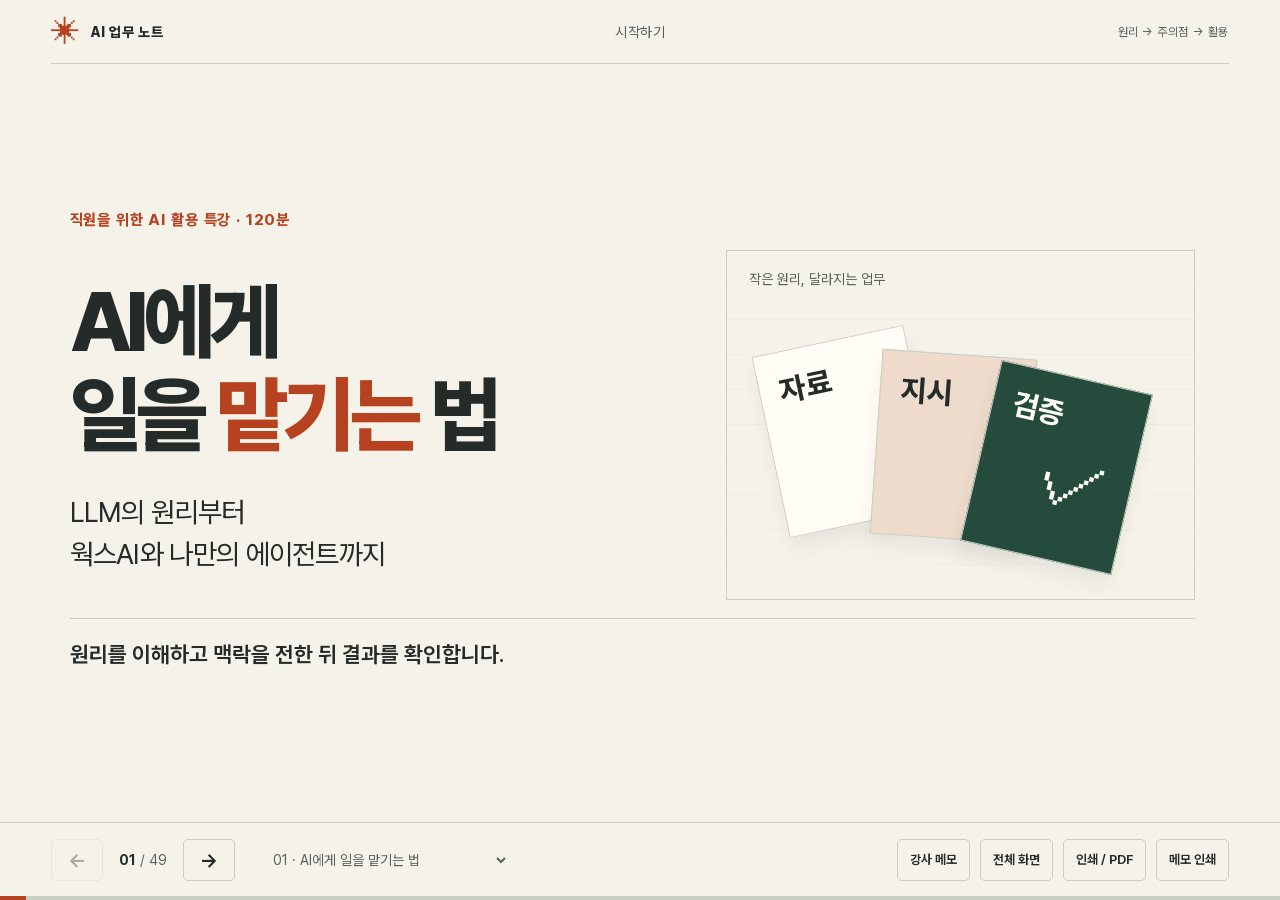
==== commit 151aee9b: "[FEAT] reapply applicant-survey edits to restructured LLM deck Add wrks-limits to Part 5, separating" ====
--- a/presentations/llm-wrks-basics/index.html
+++ b/presentations/llm-wrks-basics/index.html
@@ -1100,7 +1100,7 @@
           </div>
         </div>
         <p class="takeaway">
-          기관 허용 자료만 · 불명확하면 담당 부서 확인
+          기관 허용 자료만 · 기관이 제공한 서비스에서 · 불명확하면 담당 부서 확인
         </p>
         <p class="source-line">
           웍스AI 입력창 아래 안내: “개인정보 등 민감정보는 입력·업로드하지 마세요.” (기관 계정 화면, 2026-09-11)
@@ -1114,6 +1114,10 @@
           법률 자문이 아니며 기관 지침이 우선한다. 보관 기간·열람 범위·처리 위치는
           단정하지 않는다. 자료가 국외로 이전되는 경우에는 담당 부서의 판단을 따른다.
           웍스AI 첫 화면에도 민감정보 입력 금지 안내와 개인정보·대화 내용 보안 관련 공지 제목이 보인다.
+          신청 설문에서 참석자 3분의 2가 유료 구독이 없다고 답했다. 평소 개인 무료 계정으로 AI를 쓰는
+          사람이 많다는 뜻이므로, 같은 자료라도 어느 서비스에 넣는지가 중요하다고 짚는다. 업무 자료는
+          기관이 제공한 웍스AI에서 다루도록 권하고, 개인 계정에 업무 자료를 넣어도 되는지는 기관 기준을
+          따른다. 무료 서비스의 보관·학습 활용 정책은 확인하지 않았으므로 위험하다고 단정하지 않는다.
         </aside>
       </section>
       <section
@@ -1152,7 +1156,10 @@
           출처, 대화창이 아닌 곳에 보관한 원문 근거를 남긴다. 이 목록은 실무 권장안이며
           기관 규정이 우선한다. “결국 다 검토해야 하면 왜 쓰냐”는 질문에는 초안 작성에
           도움이 될 수 있지만 효과는 업무마다 다르므로 작성·검토 시간과 결과
-          품질을 함께 비교해 판단한다고 답한다.
+          품질을 함께 비교해 판단한다고 답한다. 신청 설문에 “공문·입찰 서류의 합법성을 검토하는
+          기능”을 원하는 답이 있었다. AI에게 적법 여부 판정을 맡기지 않는다. 대신 “아래 공고문에서 내가
+          준 규정 조문의 요건별로 해당 문장을 찾아 표로 대조하고, 찾지 못한 요건은 [누락 확인]으로
+          남겨줘”처럼 빠진 항목 목록을 받고, 적법 판단은 담당자와 소관 부서가 한다.
         </aside>
       </section>
       <section
@@ -1734,7 +1741,9 @@
           에이전트는 2부의 업무 지시서(목적·자료·조건·형식)를 저장해 두고 다시 불러 쓰는 것이라고 설명한다.
           1부와 연결: 참고자료는 답할 때 참고하는 자료이지 모델을 다시 학습시키는 것이 아니다.
           세 예시는 이미 기관 계정의 ‘직원 에이전트’ 탭에 있는 카드다. 먼저 이것을 써 보고, 내 업무에 맞는
-          것이 없으면 ‘나만의 에이전트’를 만든다. 수요조사에서 모인 업무 사례를 이 자리에 추가할 예정이다.
+          것이 없으면 ‘나만의 에이전트’를 만든다. 신청 설문에서 AI에 맡기고 싶다고 가장 많이 적은 일은
+          공문·보고서·계획서 작성, 엑셀·한글 작업, 설문·만족도 결과 요약이었다. “교원대 공문 양식에 맞춰
+          달라”는 요청은 공문다듬이나, 기존 공문을 참고자료로 올린 나만의 에이전트로 연결해 설명한다.
         </aside>
       </section>
       <section
@@ -1801,9 +1810,9 @@
             <button type="button" data-copy="agent-sketch">설계서 복사</button>
           </div>
           <dl class="job-hints">
-            <div><dt>공문 · 기안</dt><dd>요건 · 근거 조문 · 없으면 확인</dd></div>
-            <div><dt>민원 답변</dt><dd>관련 규정 · 불확실성 표시</dd></div>
-            <div><dt>숫자 · 정산</dt><dd>항목 정리만 · 계산은 별도 검증</dd></div>
+            <div><dt>공문 · 보고서</dt><dd>요건 · 근거 조문 · 기존 양식</dd></div>
+            <div><dt>설문 · 만족도 요약</dt><dd>응답 묶기 · 대표 응답 인용</dd></div>
+            <div><dt>엑셀 · 한글</dt><dd>수식·서식 방법 · 계산은 엑셀에서</dd></div>
             <div><dt>긴 문서 · 번역</dt><dd>장별 요약 · 원문 쪽·조항</dd></div>
           </dl>
         </div>
@@ -1813,11 +1822,14 @@
         </p>
         <aside class="speaker-notes">
           설계서는 종이나 메모장에 먼저 쓴다. 저장까지 해 볼 시간이 있으면 ‘나만의 에이전트’에서 만들어 보되
-          참고 파일은 올리지 않는다. 오른쪽 네 칸은 뼈대 예시이며 완성된 프롬프트가 아니다. 공문·기안은
-          “근거 규정은 내가 준 조문만 쓰고, 없으면 [근거 확인 필요]로 남겨줘.”처럼 늘려 쓴다. 민원 답변은
-          민원과 규정 발췌만 근거로 삼고 [담당 확인]을 남긴다. 숫자 칸은 계산을 맡기지 않고 대조 목록만
-          받는다. 긴 문서는 장별로 나누고 원문 쪽·조항과 용어 대조표를 붙인다. 실제 업무 자료를 이 자리에서
-          입력하지 않도록 막는다. 수요조사에서 모인 업무 사례로 예시 칸을 바꿀 수 있다.
+          참고 파일은 올리지 않는다. 오른쪽 네 칸은 뼈대 예시이며 완성된 프롬프트가 아니다. 네 칸은 신청
+          설문에서 가장 많이 나온 요청(공문·보고서, 엑셀·한글, 설문 요약)에 맞췄다. 공문·보고서는 “근거
+          규정은 내가 준 조문만 쓰고, 없으면 [근거 확인 필요]로 남겨줘.”처럼 늘려 쓰고, 기관 양식은 허용
+          범위 안의 기존 공문을 참고자료로 준다. 설문 요약은 이름·학번 열을 지운 응답만 쓰고, 주제별로 묶은
+          뒤 주제마다 대표 응답을 원문 그대로 인용하게 한다. 응답 수 집계는 엑셀에서 따로 확인한다.
+          엑셀·한글은 계산 결과가 아니라 “부서별 합계를 내는 수식과 사용법”처럼 방법을 묻고, 수식은 엑셀에서
+          직접 실행해 확인한다. 긴 문서는 장별로 나누고 원문 쪽·조항과 용어 대조표를 붙인다. 실제 업무
+          자료를 이 자리에서 입력하지 않도록 막는다.
         </aside>
       </section>
       <section
@@ -1859,6 +1871,44 @@
           화면의 튜토리얼 그림에는 예약 실행으로 시작해 검색과 AI 요약 단계가 이어지는 흐름이 보인다.
           자동으로 도는 만큼 중간 결과를 사람이 보지 않고 넘어갈 수 있으므로 결과 검토 단계를 꼭 넣는다.
           이 순서(에이전트 먼저, 워크플로우 나중)는 실무 권장안이다.
+        </aside>
+      </section>
+      <section
+        class="slide"
+        data-slide
+        data-chapter="05 · 나만의 에이전트"
+        id="wrks-limits"
+      >
+        <p class="eyebrow">“이 일도 AI가 해주나요?”</p>
+        <h2>글은 AI가 만들고,<br /><em>시스템 작업은 연결이 필요합니다</em></h2>
+        <div class="three">
+          <article>
+            <h3>대화창에서 바로</h3>
+            <p>공문·보고서 초안 · 설문 요약 · 번역 · 엑셀 수식 설명</p>
+          </article>
+          <article>
+            <h3>연결한 도구로</h3>
+            <p>메일·일정·드라이브처럼 에이전트에 계정을 연결한 도구</p>
+          </article>
+          <article>
+            <h3>연결이 없으면 못 함</h3>
+            <p>도구 목록에 없는 시스템 · 예: 공람 문서 처리, 결재선 지정, 강의실 예약</p>
+          </article>
+        </div>
+        <p class="takeaway">
+          AI는 목록에 없는 업무 시스템을 움직이지 못합니다. 필요하면 시스템 담당 부서와 상의합니다.
+        </p>
+        <p class="warn-line">
+          <b>연결 도구도 결과는 사람이 확인</b> · 도구 목록은 기관 계정에서 확인 · 동작은 시험하지 않음
+        </p>
+        <aside class="speaker-notes">
+          신청 설문에서 코러스 공람 문서를 메일로 자동 발송, 결재라인 자동 생성, 학과 강의실 예약, 업무
+          문의 챗봇 같은 요청이 나왔다. 대화창은 글을 만들 뿐이고, 다른 시스템을 움직이려면 그 시스템과
+          연결된 도구가 있어야 한다. 에이전트 만들기 화면에는 계정을 연결해 쓰는 메일·일정·드라이브 등
+          도구가 보이지만, 연결 후 동작과 코러스 같은 기관 시스템의 연결 여부는 확인하지 않았다. 그러므로
+          된다거나 안 된다고 단정하지 말고, 강의 전 기관 계정의 도구 목록을 확인해 말한다. 목록에 없는
+          업무는 시스템 담당 부서와 상의하도록 안내한다. 메일 도구로 보낼 수 있더라도 받는 사람·첨부·내용은
+          보내기 전에 사람이 확인한다.
         </aside>
       </section>
       <section class="slide" data-slide data-chapter="마무리" id="quiz">
@@ -2024,7 +2074,14 @@
           건너뛴다. 시간 배분은 작성자의 추정치이며 실제 강의로 잰 값이 아니다. 제목 위 머리글에
           ‘심화’ 표시가 있는 슬라이드가 축약 대상이다. 수강생 수준 차이가 크면
           심화 슬라이드를 건너뛰고 실습 4에 시간을 더 준다. 일찍 끝낸 사람에게는
-          실습 4의 다른 업무 칸으로 설계서를 하나 더 써 보게 한다.
+          실습 4의 다른 업무 칸으로 설계서를 하나 더 써 보게 한다. 이미지 메뉴가 열리는 계정이면 실습
+          메모로 교육 안내 포스터 초안을 만들어 보게 해도 된다. 신청자 다수가 이미지 생성을 써 봤고 포스터
+          요청도 있었다. 미정인 일정·장소·신청 링크가 날짜나 주소로 들어가지 않았는지 글과 같은 기준으로
+          검토한다. 신청 설문의 자가평가는 믿기 어렵다. “사용 안함”이라고 답한 사람도 모두 활용 경험
+          항목을 골랐다. 그러므로 설문 수치보다 도입 자가진단으로 편성을 정한다. 1번 문항(AI가 답을 만드는
+          방식과 한계)에 2점 이하로 손을 든 사람이 절반을 넘으면 심화 슬라이드를 빼고 1·2부 핵심에 시간을
+          쓴다. 이 기준은 강사 판단을 돕는 권장안이며 측정으로 정한 값이 아니다. 새로 넣은 ‘이 일도 AI가
+          해주나요?’ 슬라이드는 5부 20분 안에서 다룬다.
         </aside>
       </section>
       <section
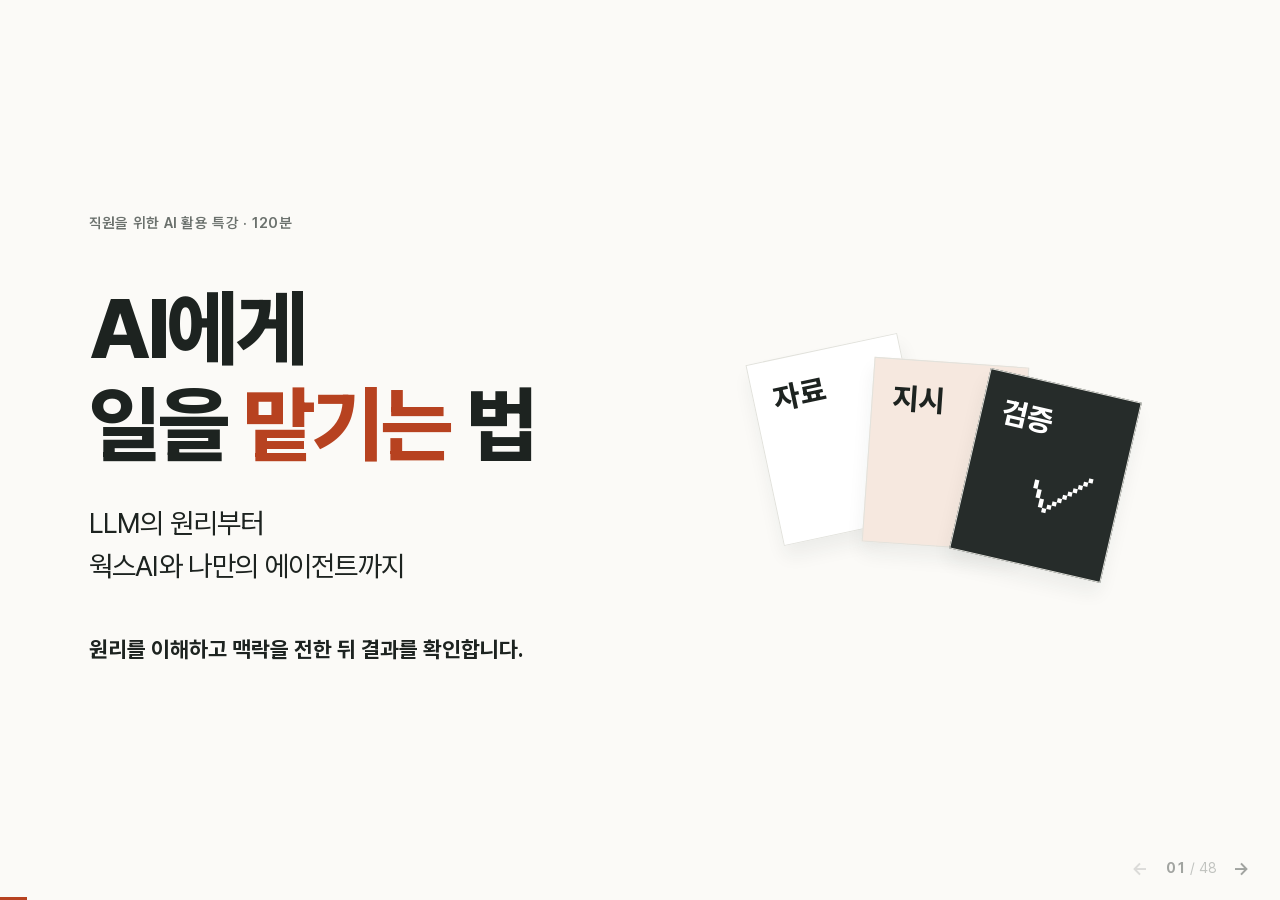
==== commit e36f6e54: "[FEAT] simplify llm-wrks deck design, trim copy, and naturalise wording - Minimal presentation chrom" ====
--- a/presentations/llm-wrks-basics/index.html
+++ b/presentations/llm-wrks-basics/index.html
@@ -14,12 +14,6 @@
   </head>
   <body>
     <a class="skip-link" href="#deck">본문으로 이동</a>
-    <header class="deck-header">
-      <a class="brand" href="#1"
-        ><span aria-hidden="true">✳</span> AI 업무 노트</a
-      ><span id="chapter-label">시작하기</span
-      ><span class="header-end">원리 → 주의점 → 활용</span>
-    </header>
     <main id="deck" tabindex="-1">
       <section
         class="slide cover is-active"
@@ -34,7 +28,6 @@
             <p class="lead">LLM의 원리부터<br />웍스AI와 나만의 에이전트까지</p>
           </div>
           <div class="cover-art" aria-hidden="true">
-            <span class="art-label">작은 원리, 달라지는 업무</span>
             <div class="paper p1">자료</div>
             <div class="paper p2">지시</div>
             <div class="paper p3">검증<span>✓</span></div>
@@ -44,22 +37,21 @@
           원리를 이해하고 맥락을 전한 뒤 결과를 확인합니다.
         </p>
         <aside class="speaker-notes">
-          권장 편성은 120분이다. 슬라이드별 배분과 90분 축약안은 ‘강사용 ·
-          편성안’ 슬라이드를 참고한다. 제목 위 머리글에 ‘심화’ 표시가 붙은 슬라이드가 축약 대상이다.
-          방향키로 이동, N으로 발표자 메모, ‘메모 인쇄’로 강사용 메모를 포함해
-          인쇄한다. 1부의 애니메이션은 슬라이드에 들어오면 자동으로 재생되고 ‘일시정지’로 멈출 수 있다.
+          권장 편성은 120분이다. 슬라이드별 배분과 90분 축약안은 저장소의
+          docs/llm-wrks-lecture-plan.md를 참고한다.
+          방향키로 이동, N으로 발표자 메모, F로 전체 화면, Ctrl+P로 인쇄한다. 1부의 애니메이션은 슬라이드에 들어오면 자동으로 재생되고 ‘일시정지’로 멈출 수 있다.
           시작할 때 마무리 슬라이드의 자가진단 3문항을 먼저 묻는다. 강의 시작 전에 웍스AI 로그인을 먼저 해 두도록 안내해 3부 접속 확인 시간을 줄인다.
           실습 계정과 자료 입력 허용 범위는 미리 확인해 둔다. 인터넷은 외부 링크를 열 때만 필요하다.
         </aside>
       </section>
       <section class="slide" data-slide data-chapter="시작하기" id="outcomes">
-        <p class="eyebrow">오늘의 도착점</p>
+        <p class="eyebrow">오늘의 목표</p>
         <h2>원리를 알고,<br /><em>내 업무에 맞게</em> 쓰기</h2>
         <div class="three">
           <article>
             <span class="number">01</span>
             <h3>이해하기</h3>
-            <p>AI가 답을 만드는<br />방식과 그 한계</p>
+            <p>AI가 답을 만드는<br />방식과 한계</p>
           </article>
           <article>
             <span class="number">02</span>
@@ -86,7 +78,7 @@
         id="llm-model"
       >
         <p class="eyebrow">AI · 생성형 AI · LLM</p>
-        <h2>LLM은 <em>말을 이어 쓰는</em> <br />대규모 언어 모델</h2>
+        <h2>LLM은 <em>다음 단어를 예측하는</em><br />대규모 언어 모델</h2>
         <div class="two">
           <div
             class="layers"
@@ -94,28 +86,28 @@
             aria-label="개념도: AI 안에 생성형 AI가 있고, 그 안에 LLM이 있음"
           >
             <div class="layer l1">
-              <span>AI · 컴퓨터가 판단·예측하는 기술 전반</span>
+              <span>AI · 판단·예측하는 기술 전반</span>
               <div class="layer l2">
-                <span>생성형 AI · 글·이미지 등을 만들어 냄</span>
-                <div class="layer l3"><span>LLM · 언어를 다룸</span></div>
+                <span>생성형 AI · 텍스트·이미지 생성</span>
+                <div class="layer l3"><span>LLM · 언어에 특화</span></div>
               </div>
             </div>
           </div>
           <div>
             <p class="lead">
-              많은 글에서 익힌 패턴으로<br />문맥에 맞는 다음 말을 만듭니다.
+              방대한 텍스트에서 학습한 패턴으로<br />문맥에 맞는 다음 단어를 생성합니다.
             </p>
             <div class="panel">
               <h3>모델 ≠ 서비스</h3>
               <p>
                 모델: GPT-6 Astra · Claude Fable 5.1<br />서비스: ChatGPT ·
-                웍스AI처럼 모델에 화면·도구를 묶은 제품
+                웍스AI (모델 + 화면·도구)
               </p>
             </div>
           </div>
         </div>
         <p class="takeaway">
-          같은 모델이라도 자료·도구·설정이 다르면 결과가 달라질 수 있습니다.
+          같은 모델도 자료·도구·설정에 따라 결과가 달라질 수 있습니다.
         </p>
         <p class="source-line">모델명 확인: 2026-09-08 · 기관 계정의 제공 모델은 별도 확인 · 동심원은 단순화한 개념도</p>
         <aside class="speaker-notes">
@@ -124,7 +116,7 @@
           이미지도 받는 멀티모달 모델이 있지만 모든 모델이 모든 형식을 지원하지는 않는다.
           모델 예시는 2026-09-08 공식 문서에서 확인했다. 웍스AI에서 제공한다는 뜻은 아니다. 다른 서비스에서 같은 모델을
           골라도 ChatGPT의 모든 기능이 그대로 제공되지는 않는다. 기관 계약으로 실제 쓸 수
-          있는 모델 목록은 따로 확인한다.
+          있는 모델 목록은 따로 확인한다. 서비스는 모델에 화면·도구를 묶은 제품이다.
         </aside>
       </section>
       <section
@@ -134,7 +126,7 @@
         id="learning"
       >
         <p class="eyebrow">학습 · 모델은 어떻게 만들어질까</p>
-        <h2>엄청난 양의 글로<br /><em>다음 말 맞히기</em>를 연습합니다</h2>
+        <h2>엄청난 양의 데이터로<br /><em>다음 단어 맞히기</em>를 학습합니다</h2>
         <div class="learn-stage" data-css-scene>
           <div class="learn-feed" aria-hidden="true">
             <span style="--i: 0">공문</span><span style="--i: 1">기사</span
@@ -158,15 +150,15 @@
               ><span class="g-right">우산 ✓</span>
             </p>
             <ol class="learn-steps">
-              <li>다음 말을 맞혀 보고</li>
-              <li>틀린 만큼 수치를 고치고</li>
-              <li>셀 수 없이 반복합니다</li>
+              <li>다음 단어를 예측하고</li>
+              <li>틀린 만큼 수치를 조정하고</li>
+              <li>이 과정을 수없이 반복합니다</li>
             </ol>
           </div>
         </div>
         <div class="scene-bar">
           <p class="activity-caption">
-            결과: 글의 패턴이 담긴 수치 덩어리 = 모델
+            결과: 언어 패턴을 학습한 수치의 집합 = 모델
           </p>
           <button type="button" class="quiet scene-toggle" data-scene-toggle>
             일시정지
@@ -174,9 +166,9 @@
         </div>
         <p class="source-line">단순화한 설명 · 실제 학습 과정의 세부는 생략</p>
         <aside class="speaker-notes">
-          학습 목표가 ‘다음 말 예측’이라는 점만 전달한다. 모델 안에 문장이 그대로 저장된 것이 아니라
+          학습 목표가 ‘다음 단어 예측’이라는 점만 전달한다. 모델 안에 문장이 그대로 저장된 것이 아니라
           패턴이 수치로 담긴다고 설명한다. 틀린 만큼 수치를 고친다는 표현은 단순화다.
-          이 원리가 2부의 환각으로 이어진다: 모델은 그럴듯한 다음 말을 고르도록 학습됐고,
+          이 원리가 2부의 환각으로 이어진다: 모델은 그럴듯한 다음 단어를 고르도록 학습됐고,
           자연스러운 문장이 곧 사실이라는 보장은 없다.
         </aside>
       </section>
@@ -187,16 +179,14 @@
         id="tokens"
       >
         <p class="eyebrow">
-          Token · 글을 처리하는 조각<span class="optional"
-            >심화 · 90분 편성에서 생략 가능</span
-          >
-        </p>
-        <h2>글은 <em>조각</em>으로 나뉘고<br />조각은 <em>숫자</em>가 됩니다</h2>
+          Token · 모델이 텍스트를 처리하는 단위
+        </p>
+        <h2>텍스트는 <em>토큰</em>으로 나뉘고<br />토큰은 <em>숫자</em>로 바뀝니다</h2>
         <div class="token-stage is-split show-id" id="token-stage">
           <p
             class="token-sentence"
             role="img"
-            aria-label="예시 문장 ‘웍스AI로 회의록을 요약해줘.’가 여러 조각으로 나뉘고, 조각마다 번호가 붙음"
+            aria-label="예시 문장 ‘웍스AI로 회의록을 요약해줘.’가 여러 토큰으로 나뉘고, 토큰마다 번호가 붙음"
           >
             <span class="tk"><b>웍스</b><i>8123</i></span
             ><span class="tk"><b>AI</b><i>15</i></span
@@ -212,7 +202,7 @@
         </div>
         <div class="scene-bar">
           <p class="activity-caption" id="token-caption">
-            문장 → 조각(토큰) → 번호(숫자)
+            문장 → 토큰 → 토큰 번호(숫자)
           </p>
           <button type="button" class="quiet scene-toggle" data-scene-toggle>
             일시정지
@@ -244,7 +234,7 @@
         id="embedding"
       >
         <p class="eyebrow">
-          의미를 좌표로<span class="optional">심화 · 90분 편성에서 생략 가능</span>
+          의미를 좌표로
         </p>
         <h2>비슷한 뜻은<br /><em>가까이 모입니다</em></h2>
         <div class="embed-layout">
@@ -254,7 +244,7 @@
             aria-label="개념도: 비·우산·우비·장마가 한곳에, 공문·기안·결재·규정이 다른 곳에, 김치·비빔밥·된장국·식당이 또 다른 곳에 모여 천천히 좌우로 흔들리는 점 구름"
           ></canvas>
           <div>
-            <p class="lead">글 조각을<br /><em>숫자 목록(좌표)</em>으로 바꿔 다룹니다.</p>
+            <p class="lead">단어를<br /><em>숫자 목록(좌표)</em>으로 바꿔 다룹니다.</p>
             <p>
               좌표 사이 거리가 가까울수록 관련이 깊고,<br />멀수록 관련이 적습니다.
             </p>
@@ -293,8 +283,8 @@
         data-chapter="01 · AI가 답하는 방식"
         id="next-token"
       >
-        <p class="eyebrow">다음 조각 예측 · 자동 재생</p>
-        <h2>문맥을 보고, <br /><em>한 조각씩 이어갑니다</em></h2>
+        <p class="eyebrow">다음 단어 예측 · 자동 재생</p>
+        <h2>문맥을 보고, <br /><em>한 단어씩 이어 씁니다</em></h2>
         <div class="demo gen-demo" id="gen-demo">
           <div
             class="activity-controls context-choices"
@@ -318,9 +308,9 @@
               <li><span class="w">공책을</span><span class="bar"><i style="--p: 0.06"></i></span></li>
             </ol>
             <ol class="phase-track" id="phase-track">
-              <li data-phase="score" class="is-on">① 후보마다 점수</li>
-              <li data-phase="pick" class="is-on">② 하나 고르기</li>
-              <li data-phase="append" class="is-on">③ 붙이고 반복</li>
+              <li data-phase="score" class="is-on">① 후보별 확률 계산</li>
+              <li data-phase="pick" class="is-on">② 하나 선택</li>
+              <li data-phase="append" class="is-on">③ 이어 붙이고 반복</li>
             </ol>
           </div>
           <div class="scene-bar">
@@ -331,10 +321,10 @@
           </div>
         </div>
         <p class="sr-only" id="gen-summary">
-          예시: “비가 와서 가방에서” 다음 후보(우산을·우비를·공책을)가 떠오르고, 하나를 골라
+          예시: “비가 와서 가방에서” 다음 단어 후보(우산을·우비를·공책을)가 나오고, 하나를 골라
           붙이는 과정을 반복해 “비가 와서 가방에서 우산을 꺼내 펼쳤습니다.”를 만듭니다.
         </p>
-        <p class="takeaway">답을 한 번에 꺼내지 않고, 조각을 하나씩 골라 문장을 만듭니다.</p>
+        <p class="takeaway">답을 한 번에 만들지 않고, 단어를 하나씩 골라 문장을 완성합니다.</p>
         <p class="source-line">
           교육용 예시 · 실제 모델·확률·토큰 분할 아님
         </p>
@@ -342,7 +332,7 @@
           자동으로 반복 재생된다. 문맥 버튼을 바꾸면 후보가 달라지는 것을 보여 준다. 실제 생성에서는 앞 단어
           하나만이 아니라 주어진 문맥 전체를 본다. 늘 점수가 가장 높은 후보만 고르지는 않는다는 점은
           다음 슬라이드에서 다룬다. 화면의 후보는 어절 단위로 묶어 보여 준 것일 뿐 실제 토큰 경계가 아니다.
-          실제 AI는 호출하지 않는다. 핵심: 모델은 사실을 찾아 오는 것이 아니라 그럴듯한 다음 조각을 고른다.
+          실제 AI는 호출하지 않는다. 핵심: 모델은 사실을 찾아 오는 것이 아니라 그럴듯한 다음 단어를 고른다.
         </aside>
       </section>
       <section
@@ -377,13 +367,13 @@
           </div>
         </div>
         <div class="scene-bar">
-          <p class="activity-caption">후보를 고를 때마다 결과가 달라질 수 있습니다(단순화한 설명).</p>
+          <p class="activity-caption">다음 단어를 확률적으로 고르므로 결과가 달라질 수 있습니다(단순화한 설명).</p>
           <button type="button" class="quiet scene-toggle" data-scene-toggle>
             일시정지
           </button>
         </div>
         <p class="takeaway">
-          고장이 아닙니다. 한 번의 답을 정답처럼 여기지 말고 근거로 확인합니다.
+          고장이 아닙니다. 한 번의 답을 정답으로 여기지 마세요.
         </p>
         <p class="source-line">
           답 문장은 교육용 예시 · 근거:
@@ -397,7 +387,7 @@
         <aside class="speaker-notes">
           세 답이 모두 자연스럽지만 표현이 다르다. 공식 안내는 모델이 만드는 내용이 비결정적이라고 설명한다.
           그래서 같은 질문을 다시 해서 같은 답이 나와도, 다른 모델이 같은 답을 해도 사실 확인을 대신하지
-          못한다. 반대로 여러 번 물어 표현 후보를 모으는 데는 쓸 수 있다. 이 예문들은 실제 모델 출력이 아니다.
+          못한다. 반대로 여러 번 물어 표현 후보를 모으는 데는 쓸 수 있다. 이 예문들은 실제 모델 출력이 아니다. 한 번의 답을 정답처럼 여기지 말고 근거로 확인한다.
         </aside>
       </section>
       <section
@@ -406,7 +396,7 @@
         data-chapter="01 · AI가 답하는 방식"
         id="context"
       >
-        <p class="eyebrow">Context · 이번 답변의 작업 자료</p>
+        <p class="eyebrow">Context · 모델이 이번 답변에 참고하는 정보</p>
         <h2>컨텍스트는<br /><em>크기가 정해진 책상</em></h2>
         <div class="ctx-stage" id="ctx-stage">
           <div class="ctx-meter">
@@ -431,14 +421,14 @@
           </button>
         </div>
         <p class="takeaway">
-          보낸 내용과 받을 답변을 합쳐 토큰(글 조각) 한도를 셉니다. 한도 안에 있어도 모든 정보를 빠짐없이 쓴다는 보장은 없습니다.
+          입력과 출력을 합쳐 <em>토큰 한도</em>를 계산합니다.
         </p>
         <p class="source-line">개념도 · 어떤 내용이 빠지거나 요약되는지는 서비스마다 다름</p>
         <aside class="speaker-notes">
           책상은 비유다. 컨텍스트는 모델이 이번 답을 만들 때 실제로 받은 정보다. 화면에 대화 기록이 보여도
           이번 모델 입력에 전부 들어가지 않을 수 있다. 서비스가 일부만 골라 넣거나 요약하거나 뺄 수
           있다. 그림에서 오래된 대화가 흐려지는 것은 한 가지 예일 뿐이다. 웍스AI가 구체적으로 어떻게
-          처리하는지는 확인하지 못했으므로 단정하지 않는다. 2부의 ‘대화 나누기·인계’가 이 원리에서 나온다.
+          처리하는지는 확인하지 못했으므로 단정하지 않는다. 2부의 ‘대화 나누기·인계’가 이 원리에서 나온다. 토큰은 모델이 텍스트를 처리하는 단위다. 한도 안에 있어도 모든 정보를 빠짐없이 쓴다는 보장은 없다(2부 ‘중요한 조건이 묻힐 수 있습니다’에서 다시 다룬다).
         </aside>
       </section>
       <section class="slide" data-slide data-chapter="01 · AI가 답하는 방식" id="training-context">
@@ -448,18 +438,18 @@
           <article class="panel">
             <span class="tag">학습 · 모델 자체를 조정</span>
             <h3>요약하는 능력을 익히기</h3>
-            <p>많은 사례로 모델 내부 수치를 조정하는 과정입니다. 학습에는 기준일이 있어 그 뒤의 소식은 모델 안에 없습니다.</p>
+            <p>모델 내부 수치를 조정<br />학습 기준일 이후 정보는 모름</p>
           </article>
           <article class="panel accent">
             <span class="tag">지금 대화 · 자료를 참고</span>
             <h3>첨부한 회의록 요약하기</h3>
-            <p>배운 능력으로 이번에 제공한 회의록을 읽고 답합니다. 파일을 첨부한다고 모델이 다시 학습하지는 않습니다.</p>
-          </article>
-        </div>
-        <p class="takeaway">다음 대화에서도 AI가 그 파일을 안다고 여기지 말고 필요한 자료가 연결됐는지 확인하세요.</p>
-        <p class="warn-line"><b>학습과 저장은 별개입니다.</b> 대화와 첨부 파일을 보관하는지, 나중에 학습에 쓰는지는 서비스 정책과 기관 설정에 따라 다릅니다.</p>
-        <p class="source-line">지식 기준일 예: GPT-6 Astra “Apr 30, 2026 knowledge cutoff” (OpenAI 모델 안내, 2026-09-11 확인) · 최신 정보는 검색·첨부 자료로 더함</p>
-        <aside class="speaker-notes">모델마다 학습 자료의 기준일(knowledge cutoff)이 있다. 그 뒤의 규정 개정이나 일정은 모델이 스스로 알 수 없으므로 검색 결과나 첨부 자료로 넣어 주고 원문을 확인한다. 3부의 ‘생성·검색·자료 읽기’ 슬라이드가 이 원리를 화면 기능과 연결한다. 교육용 회의록 예시다. 현재 문맥을 참고하는 추론과 모델 수치를 바꾸는 학습을 구분한다. 서비스의 기억·프로젝트·문서 검색 기능으로 다른 대화에 자료가 연결될 수도 있으므로 항상 사라진다고 단정하지 않는다. 첨부해도 바로 재학습하지 않는다는 말이 저장하지 않는다는 뜻은 아니다. 5부의 에이전트도 같은 원리다: 에이전트에 올린 참고 파일은 답할 때 참고하는 자료이지 모델을 다시 학습시키는 것이 아니다.</aside>
+            <p>이번 자료를 읽고 답할 뿐<br />첨부해도 재학습하지 않음</p>
+          </article>
+        </div>
+        <p class="takeaway">다음 대화에서도 그 파일을 안다고 여기지 마세요.</p>
+        <p class="warn-line"><b>학습과 저장은 별개</b> · 보관·학습 활용 여부는 서비스 정책과 기관 설정에 따름</p>
+        <p class="source-line">지식 기준일 예: GPT-6 Astra “Apr 30, 2026 knowledge cutoff” (OpenAI 모델 안내, 2026-09-11 확인)</p>
+        <aside class="speaker-notes">모델마다 학습 자료의 기준일(knowledge cutoff)이 있다. 그 뒤의 규정 개정이나 일정은 모델이 스스로 알 수 없으므로 검색 결과나 첨부 자료로 넣어 주고 원문을 확인한다. 3부의 ‘생성·검색·자료 읽기’ 슬라이드가 이 원리를 화면 기능과 연결한다. 교육용 회의록 예시다. 현재 문맥을 참고하는 추론과 모델 수치를 바꾸는 학습을 구분한다. 서비스의 기억·프로젝트·문서 검색 기능으로 다른 대화에 자료가 연결될 수도 있으므로 항상 사라진다고 단정하지 않는다. 첨부해도 바로 재학습하지 않는다는 말이 저장하지 않는다는 뜻은 아니다. 5부의 에이전트도 같은 원리다: 에이전트에 올린 참고 파일은 답할 때 참고하는 자료이지 모델을 다시 학습시키는 것이 아니다. 학습은 많은 사례로 모델 내부 수치를 조정하는 과정이고, 지금 대화는 배운 능력으로 이번에 제공한 자료를 읽고 답하는 것이다. 다음 대화에서는 필요한 자료가 연결됐는지 확인하게 한다.</aside>
       </section>
       <section
         class="slide"
@@ -471,15 +461,15 @@
         <h2>원리를 알면<br /><em>조심할 점</em>이 보입니다</h2>
         <ol class="bridge">
           <li>
-            <span>문맥을 보고 이어 쓴다</span><b aria-hidden="true">→</b
+            <span>문맥을 보고 다음 단어를 예측한다</span><b aria-hidden="true">→</b
             ><strong>요청을 구체적으로</strong>
           </li>
           <li>
-            <span>책상 크기가 정해져 있다</span><b aria-hidden="true">→</b
+            <span>컨텍스트 크기가 정해져 있다</span><b aria-hidden="true">→</b
             ><strong>대화를 나누고 인계하기</strong>
           </li>
           <li>
-            <span>그럴듯한 조각을 고른다</span><b aria-hidden="true">→</b
+            <span>그럴듯한 단어를 고른다</span><b aria-hidden="true">→</b
             ><strong>환각 · 원문으로 확인</strong>
           </li>
           <li>
@@ -487,7 +477,7 @@
             ><strong>AI 슬롭 · 내 판단과 사실 더하기</strong>
           </li>
           <li>
-            <span>점수는 그럴듯함일 뿐, 사실 여부가 아니다</span><b aria-hidden="true">→</b
+            <span>확률은 그럴듯함일 뿐, 사실 여부가 아니다</span><b aria-hidden="true">→</b
             ><strong>맹신 금지 · 생각은 내가</strong>
           </li>
           <li class="apart">
@@ -497,7 +487,7 @@
         </ol>
         <aside class="speaker-notes">
           2부의 지도다. 위 다섯 줄의 왼쪽은 1부에서 본 특성, 오른쪽은 이번 부에서 다룰 습관이다. ‘흔한 표현 쪽으로
-          기운다’는 그럴듯한 다음 조각을 고르는 방식을 단순화한 설명이다. ‘점수는 그럴듯함일 뿐’은 다음 조각 예측
+          기운다’는 그럴듯한 다음 단어를 고르는 방식을 단순화한 설명이다. ‘확률은 그럴듯함일 뿐’은 다음 단어 예측
           슬라이드의 막대를 떠올리게 한다: 막대는 문맥에 얼마나 자연스러운지를 뜻할 뿐 사실인지를 뜻하지 않는다.
           마지막 줄은 1부의 원리에서 나오지 않는다. 자료 입력 범위와 승인은 기관 규칙과 사람의 책임이다.
         </aside>
@@ -592,8 +582,7 @@
           </div>
         </div>
         <p class="activity-caption">
-          요소를 넣고 빼며 지시가 어떻게 달라지는지 비교하세요. 복사한 뒤 실제
-          자료를 붙여 넣습니다.
+          요소를 넣고 빼며 지시를 비교해 보세요.
         </p>
         <p class="print-only">
           목적: 팀 공유용 · 자료: 제공 회의 메모 · 조건: 없는 사실은 미정 ·
@@ -602,7 +591,7 @@
         <aside class="speaker-notes">
           네 요소는 이 강의의 교육용 체크리스트이며 공식 표준이나 만능 공식이
           아니다. 아주 간단한 요청에 매번 네 항목을 길게 작성할 필요는 없다.
-          중요한 정보가 빠지지 않았는지 확인하는 틀이다. 5부의 에이전트 지시문도 같은 틀로 쓴다.
+          중요한 정보가 빠지지 않았는지 확인하는 틀이다. 5부의 에이전트 지시문도 같은 틀로 쓴다. 조립한 요청은 복사한 뒤 실제 자료를 붙여 넣는다.
         </aside>
       </section>
       <section
@@ -645,7 +634,7 @@
         id="new-chat"
       >
         <p class="eyebrow">계속 대화할까, 새로 시작할까?</p>
-        <h2>기준은 횟수보다<br /><em>업무 맥락이 이어지는가</em></h2>
+        <h2>대화 길이보다<br /><em>같은 업무인지</em>가 기준</h2>
         <div class="scenario-panel activity-controls">
           <div class="scenario-tabs" role="group" aria-label="판단할 상황 선택">
             <button type="button" data-scenario="0" aria-pressed="true">
@@ -693,15 +682,14 @@
           </p>
         </div>
         <p class="takeaway">
-          이전 대화와 분리하고 싶을 때 새 대화를 엽니다. 다만 메모리·공유 지침까지
-          지워진다는 보장은 없습니다.
+          새 대화를 열어도 메모리·공유 지침까지 지워진다는 보장은 없습니다.
         </p>
         <aside class="speaker-notes">
           1부의 ‘크기가 정해진 책상’에서 나온 습관이다. 실무 권장안일 뿐 기술상 꼭 따라야 하는 규칙은
           아니다. 같은 회의로 메일을 쓰는 것은 같은 업무다. 새 대화에서 이전 파일이 자동으로 이어진다고
           가정하지 않는다. 서비스별 메모리·프로젝트·공유 지침은 따로 설정하는 기능이므로 실제
           계정에서 어떻게 동작하는지 확인한다. 세 상황을 차례로 골라 권장 방법을
-          비교하되 틀린 답을 지적하기보다 목적과 자료가 이어지는지를 설명한다.
+          비교하되 틀린 답을 지적하기보다 목적과 자료가 이어지는지를 설명한다. 이전 대화와 분리하고 싶을 때 새 대화를 연다.
         </aside>
       </section>
       <section
@@ -730,17 +718,14 @@
           </div>
           <div>
             <h3>사람이 한 번 더 확인</h3>
-            <p>요약하는 과정에서도 빠지거나 틀린 내용이 생길 수 있습니다.</p>
-            <p>
-              인계 메모를 원문과 대조하고<br />필요한 파일·근거를 새 대화에
-              다시 제공합니다.
-            </p>
+            <p>요약에도 누락·오류가 생길 수 있음</p>
+            <p>원문과 대조하고<br />필요한 자료는 다시 제공</p>
           </div>
         </div>
         <aside class="speaker-notes">
           핵심 조건은 사람이 검토한 뒤 옮기고 모든 자료를 요약으로 대신하지
           않는다. 대화 길이에 특정 숫자를 정해 두고 기계적으로 끊는 방식은
-          권장하지 않는다.
+          권장하지 않는다. 인계 메모를 원문과 대조하고, 필요한 파일·근거를 새 대화에 다시 제공한다.
         </aside>
       </section>
       <section
@@ -750,9 +735,7 @@
         id="context-efficiency"
       >
         <p class="eyebrow">
-          “대화가 길면 효율이 떨어지나요?”<span class="optional"
-            >심화 · 90분 편성에서 생략 가능</span
-          >
+          “대화가 길면 효율이 떨어지나요?”
         </p>
         <h2>효율을 <em>네 가지</em>로 나눠 봅시다</h2>
         <div class="four">
@@ -802,9 +785,7 @@
         id="context-quality"
       >
         <p class="eyebrow">
-          길게 넣을 수 있음 ≠ 모두 잘 활용함<span class="optional"
-            >심화 · 90분 편성에서 생략 가능</span
-          >
+          길게 넣을 수 있음 ≠ 모두 잘 활용함
         </p>
         <h2>중요한 조건이<br /><em>묻힐 수 있습니다</em></h2>
         <div class="context-strip">
@@ -814,17 +795,11 @@
         <div class="two">
           <div>
             <h3>연구에서 관찰한 현상</h3>
-            <p>
-              일부 모델·과제에서 필요한 정보가 어디 있느냐에 따라 성능이
-              달라졌습니다. 긴 입력의 중간에 있는 정보를 덜 활용했습니다.
-            </p>
+            <p>긴 입력의 중간 정보를 덜 활용함<br />(일부 모델·과제)</p>
           </div>
           <div>
             <h3>업무에 적용할 습관</h3>
-            <p>
-              현재 목표와 최종 조건을 분명히 쓰고 폐기한 조건은 따로 표시합니다.
-              관련 원문은 필요한 만큼만 줍니다.
-            </p>
+            <p>최종 조건은 분명히,<br />폐기한 조건은 따로 표시</p>
           </div>
         </div>
         <p class="source-line">
@@ -840,7 +815,7 @@
         <aside class="speaker-notes">
           연구는 다중 문서 질의응답과 키-값 검색을 평가했다. 지금의 모든 모델에
           같은 수치나 임계 길이를 적용하지 않는다. 그림은 측정 그래프가 아닌
-          개념도다. 최종 조건을 다시 전달하더라도 원문 검토는 필요하다.
+          개념도다. 최종 조건을 다시 전달하더라도 원문 검토는 필요하다. 연구에서는 일부 모델·과제에서 필요한 정보가 어디 있느냐에 따라 성능이 달라졌다. 업무에서는 현재 목표와 최종 조건을 분명히 쓰고, 관련 원문은 필요한 만큼만 준다.
         </aside>
       </section>
       <section class="slide" data-slide data-chapter="02 · 쓸 때 조심할 것" id="hallucination-why">
@@ -850,18 +825,18 @@
           <article class="panel">
             <span class="tag">2023년에 알려진 실제 오류 사례</span>
             <h3>“세종대왕 맥북 던짐 사건”</h3>
-            <p>있지도 않은 사건을 묻자 ChatGPT가 역사 속 일화처럼 꾸며 답한 사례입니다.</p>
+            <p>없는 사건을 역사 일화처럼 꾸며 답함</p>
             <p class="source-line">사례 요약 · 당시 답변의 직접 인용 아님</p>
           </article>
           <article class="panel accent">
             <span class="tag">왜 중요한가</span>
             <h3>질문의 전제도 틀릴 수 있습니다</h3>
-            <p>문장을 자연스럽게 만든다고 사실까지 확인하는 것은 아닙니다. 없는 사건이나 출처도 그럴듯하게 지어낼 수 있습니다.</p>
-          </article>
-        </div>
-        <p class="takeaway">환각: 사실과 다르거나 제공 자료에 근거하지 않은 내용을 생성하는 현상</p>
+            <p>자연스러운 문장이 사실을 보장하지 않음</p>
+          </article>
+        </div>
+        <p class="takeaway">환각: 사실과 다르거나 자료에 근거하지 않은 내용을 만드는 현상</p>
         <p class="source-line">출처: 삼성SDS 『ChatGPT 기술 분석 백서』(2023), 22쪽 · 현재 모델로 같은 응답을 재현한 실험은 아님</p>
-        <aside class="speaker-notes">1부의 ‘한 조각씩 이어가기’를 떠올리게 한다: 모델은 그럴듯한 다음 조각을 고를 뿐 사실 여부를 따로 확인하지 않는다. 삼성SDS 백서 그림 13은 2023-02-23 한국일보 보도 사례를 인용한다. 지어낸 사건이며 조선시대에 실제로 있었던 일이 아니다. 현재 모델도 이 질문에 반드시 틀린다고 말하지 않는다. 예측 중심의 사전학습, 정보와 추론의 한계, ‘모른다’고 답하기보다 추측하도록 부추기는 학습·평가 방식이 환각의 원인이 될 수 있다. 다음 슬라이드에서는 평범한 회의록에서 담당자·기한을 지어내는 문제로 넘어간다.</aside>
+        <aside class="speaker-notes">1부의 ‘한 단어씩 이어 쓰기’를 떠올리게 한다: 모델은 그럴듯한 다음 단어를 고를 뿐 사실 여부를 따로 확인하지 않는다. 삼성SDS 백서 그림 13은 2023-02-23 한국일보 보도 사례를 인용한다. 지어낸 사건이며 조선시대에 실제로 있었던 일이 아니다. 현재 모델도 이 질문에 반드시 틀린다고 말하지 않는다. 예측 중심의 사전학습, 정보와 추론의 한계, ‘모른다’고 답하기보다 추측하도록 부추기는 학습·평가 방식이 환각의 원인이 될 수 있다. 다음 슬라이드에서는 평범한 회의록에서 담당자·기한을 지어내는 문제로 넘어간다. 이 사례는 있지도 않은 사건을 묻자 ChatGPT가 역사 속 일화처럼 꾸며 답한 것이다. 문장을 자연스럽게 만든다고 사실까지 확인하는 것은 아니며, 없는 사건이나 출처도 그럴듯하게 지어낼 수 있다.</aside>
       </section>
       <section
         class="slide"
@@ -933,7 +908,7 @@
         data-chapter="02 · 쓸 때 조심할 것"
         id="verify"
       >
-        <p class="eyebrow">줄일 수 있지만 보장할 수는 없음</p>
+        <p class="eyebrow">환각은 줄일 수 있지만 없앨 수는 없음</p>
         <h2>근거를 주고,<br /><em>원문으로 확인합니다</em></h2>
         <ol class="steps">
           <li><b>자료 지정</b><span>“아래 자료를 근거로 답해줘.”</span></li>
@@ -946,7 +921,7 @@
           </li>
           <li>
             <b>사람이 대조</b
-            ><span>숫자·날짜·이름·인용을 원문에서 직접 확인합니다.</span>
+            ><span>숫자·날짜·이름·인용은 원문에서 직접</span>
           </li>
         </ol>
         <p class="takeaway">
@@ -986,15 +961,14 @@
           </article>
         </div>
         <p class="takeaway">
-          AI 슬롭: 생성형 AI로 양산한 저품질 글·그림을 낮잡아 부르는 말(slop =
-          음식물 찌꺼기·오물)
+          AI 슬롭: 생성형 AI로 양산한 저품질 글·그림을 낮잡아 부르는 말
         </p>
         <p class="source-line">정의: 강의 담당자 제공(2026-09-11) · 두 예문은 교육용으로 만든 문장</p>
         <aside class="speaker-notes">
-          1부와 연결한다: 그럴듯한 다음 조각을 고르는 방식은 흔한 표현으로 기울기 쉽다(단순화한 설명).
+          1부와 연결한다: 그럴듯한 다음 단어를 고르는 방식은 흔한 표현으로 기울기 쉽다(단순화한 설명).
           그대로 쓰면 누구의 글인지, 무엇을 하라는 글인지 알 수 없다. 초안을 받으면 지울 문장부터 고르고,
           원문 사실·내 판단·읽는 사람이 할 일을 더한다. 그럴듯한 문장 사이에 틀린 사실이 섞이면 눈에 잘
-          띄지 않는다는 점도 짚는다. 고친 예의 90분·노트북·미정 항목은 3부 실습 메모와 같은 가상 자료다.
+          띄지 않는다는 점도 짚는다. 고친 예의 90분·노트북·미정 항목은 3부 실습 메모와 같은 가상 자료다. slop은 음식물 찌꺼기·오물이라는 뜻이다.
         </aside>
       </section>
       <section
@@ -1023,11 +997,11 @@
             </ol>
           </div>
         </div>
-        <p class="takeaway">말투가 자신 있어 보여도, 그것이 정확하다는 증거는 아닙니다.</p>
+        <p class="takeaway">단정적인 말투가 정확하다는 증거는 아닙니다.</p>
         <p class="source-line">실무 권장 습관 · 연구 결과를 인용한 것이 아님</p>
         <aside class="speaker-notes">
-          ‘생각하지 않는 사람들’은 AI 답을 맹목적으로 따르는 사람을 뜻한다. 1부의 다음 조각 예측에서 본 것처럼
-          모델은 그럴듯한 조각을 고를 뿐이고, 문장이 매끄럽거나 단정적이라는 것이 사실이라는 뜻은 아니다. 먼저 내 답을 적어 두면
+          ‘생각하지 않는 사람들’은 AI 답을 맹목적으로 따르는 사람을 뜻한다. 1부의 다음 단어 예측에서 본 것처럼
+          모델은 그럴듯한 단어를 고를 뿐이고, 문장이 매끄럽거나 단정적이라는 것이 사실이라는 뜻은 아니다. 먼저 내 답을 적어 두면
           AI의 답과 비교할 기준이 생긴다. AI에게 반론이나 빠진 관점을 물어보는 것도 판단을 돕는 사용법이다.
           이 슬라이드는 연구 결과가 아니라 실무 권장 습관이다.
         </aside>
@@ -1179,7 +1153,7 @@
             <figcaption>기관 계정 첫 화면 · 2026-09-11 캡처(이름 가림)</figcaption>
           </figure>
           <ol class="screen-callouts">
-            <li><b>상단 메뉴</b><span>회의록·슬라이드 등 결과물별 입구</span></li>
+            <li><b>상단 메뉴</b><span>회의록·슬라이드 등 결과물별 전용 메뉴</span></li>
             <li><b>모델 선택</b><span>이번 대화에 쓰는 모델 · 기본값 유지</span></li>
             <li><b>입력창과 + 버튼</b><span>요청 입력 · 자료 추가</span></li>
             <li><b>민감정보 안내</b><span>입력창 바로 아래 · 넣기 전에 확인</span></li>
@@ -1247,35 +1221,35 @@
         id="wrks-workflow"
       >
         <p class="eyebrow">강사 시연 · 따라 하기</p>
-        <h2>한 업무를<br /><em>네 동작</em>으로 완성하기</h2>
+        <h2>업무 하나를<br /><em>네 단계</em>로 완성하기</h2>
         <ol class="steps">
           <li>
             <b>대화 시작</b
-            ><span>상단 ‘에이전트’에서 ‘새 대화 시작’을 누릅니다.</span>
+            ><span>‘에이전트’ → ‘새 대화 시작’</span>
           </li>
           <li>
             <b>모델·자료 확인</b
               ><span
-                >모델은 기본값 그대로 두고 + 버튼이나 입력창으로 교육용 메모를 넣습니다.</span
+                >모델은 기본값 · + 버튼으로 교육용 메모 넣기</span
               >
           </li>
           <li>
             <b>지시·수정</b
-            ><span>결과를 받으면 같은 대화에서 표·말투·길이를 구체적으로 요청합니다.</span>
+            ><span>같은 대화에서 표·말투·길이 요청</span>
           </li>
           <li>
             <b>원문 대조</b
-            ><span>날짜·담당자·미정 항목을 확인해 결과를 마무리합니다.</span>
+            ><span>날짜·담당자·미정 항목 확인</span>
           </li>
         </ol>
         <p class="takeaway">
-          상단 메뉴는 전용 결과물이 필요할 때만 바꿉니다. 이번 실습은 에이전트에서 끝까지 진행합니다.
+          이번 실습은 <em>에이전트</em>에서 끝까지 진행합니다.
         </p>
         <aside class="speaker-notes">
           현재 화면에서 확인되는 에이전트·모델 선택 영역·입력창의 + 버튼을
           가리킨다. ‘새 대화 시작’은 대화 목록 사이드바 안에 있으므로 사이드바가 닫혀 있으면 먼저 연다(2026-09-11 기관 계정 기준). 전용 결과물이 필요할 때만 상단 메뉴를 바꾼다. 모델 변경 UI가
           없으면 기본 모델로 진행한다. 접속이 안 되면 교육용 원문과 검토
-          기준을 보며 지시서를 쓰는 활동으로 바꾼다.
+          기준을 보며 지시서를 쓰는 활동으로 바꾼다. 상단 메뉴는 전용 결과물이 필요할 때만 바꾼다. 교육용 메모는 + 버튼 대신 입력창에 붙여 넣어도 된다.
         </aside>
       </section>
       <section
@@ -1285,28 +1259,19 @@
         id="wrks-grounding"
       >
         <p class="eyebrow">파일·검색 기능이 있다면</p>
-        <h2>생성·검색·자료 읽기는<br /><em>서로 다른 동작</em></h2>
+        <h2>생성·검색·파일 읽기는<br /><em>서로 다른 기능</em></h2>
         <div class="three">
           <article>
             <h3>그냥 질문</h3>
-            <p>
-              웹을 실시간으로 확인했는지 단정할 수 없습니다. 최신 사실은 근거를
-              따로 확인합니다.
-            </p>
+            <p>웹 확인 여부를 단정할 수 없음<br />최신 사실은 따로 확인</p>
           </article>
           <article>
             <h3>파일 제공</h3>
-            <p>
-              “이 문서를 근거로”처럼 범위를 정해 줍니다. 표·스캔 문서에서 빠진
-              내용이 없는지 확인합니다.
-            </p>
+            <p>“이 문서를 근거로” 범위 지정<br />표·스캔 문서는 누락 확인</p>
           </article>
           <article>
             <h3>검색 사용</h3>
-            <p>
-              출처·발행 시점·원문을 확인합니다. 링크가 있다는 이유만으로 믿지
-              않습니다.
-            </p>
+            <p>출처·발행 시점·원문 확인<br />링크만으로 믿지 않기</p>
           </article>
         </div>
         <p class="takeaway">
@@ -1316,7 +1281,7 @@
           기관 계정에서 이 기능을 쓸 수 있다고 확인한 경우에만 시연한다. 파일을
           첨부했다고 문서 전체를 한 번에 읽었다고 여기지 말고 도구 사용 표시와
           원문을 확인한다. 웍스AI 내부 처리 방식은 확인하지 못했으므로 여기서
-          설명하지 않는다.
+          설명하지 않는다. 그냥 질문하면 웹을 실시간으로 확인했는지 단정할 수 없다. 파일을 줄 때는 범위를 정해 주고, 검색 결과는 링크가 있다는 이유만으로 믿지 않는다.
         </aside>
       </section>
       <section
@@ -1331,38 +1296,28 @@
           <article>
             <span class="number">01</span>
             <h3>접속 확인</h3>
-            <p>
-              기관에서 안내한 경로로 로그인해 상단 ‘에이전트’에서 ‘새 대화
-              시작’까지 누릅니다. 여기까지 된 분은 손을 들어 주세요.
-            </p>
+            <p>로그인 → ‘에이전트’ → ‘새 대화 시작’</p>
           </article>
           <article>
             <span class="number">02</span>
             <h3>안 되면 짝으로</h3>
-            <p>
-              로그인·권한 문제는 강의 중에 해결하지 않습니다. 옆자리 사람과 한
-              화면을 함께 보며 검토 역할을 맡습니다.
-            </p>
+            <p>옆자리 화면을 함께 보며 검토 역할</p>
           </article>
           <article>
             <span class="number">03</span>
             <h3>화면 없이도 가능</h3>
-            <p>
-              접속이 안 되는 분은 인쇄물의 교육용 메모와 검토 기준을 보고 지시서를
-              직접 씁니다. 실습 3은 그대로 참여합니다.
-            </p>
+            <p>인쇄물을 보고 지시서 직접 쓰기</p>
           </article>
         </div>
         <p class="takeaway">
-          실습의 목표는 화면 조작이 아니라 <em>지시와 검토</em>입니다. 접속이
-          안 돼도 배울 수 있는 것은 같습니다.
+          목표는 화면 조작이 아니라 <em>지시와 검토</em>입니다.
         </p>
         <aside class="speaker-notes">
           계정은 강의 전에 일괄 발급·초기화를 요청해 두고, 도입부에서 로그인을 먼저 해 두게 한다.
           그래서 여기서는 5분만 쓴다. 그래도 접속에 실패하는 사람이 나오므로 강사가 한 명이면 개별
           로그인 문제는 해결해 주지 않는다고 미리 알리고 짝을 지어 준다. 실습
           2·3에서 짝에게 검토자 역할을 맡기면 계속 참여할 수 있다. 인쇄물에는
-          교육용 메모와 검토 기준이 들어 있다.
+          교육용 메모와 검토 기준이 들어 있다. 화면에서 줄인 안내: 기관에서 안내한 경로로 로그인해 상단 ‘에이전트’에서 ‘새 대화 시작’까지 누르고, 된 사람은 손을 들게 한다. 로그인·권한 문제는 강의 중에 해결하지 않고 옆자리 사람과 한 화면을 보며 검토 역할을 맡긴다. 접속이 안 되는 사람은 인쇄물의 교육용 메모와 검토 기준을 보고 지시서를 직접 쓰며, 실습 3은 그대로 참여한다. 접속이 안 돼도 배울 수 있는 것은 같다.
         </aside>
       </section>
       <section
@@ -1535,7 +1490,7 @@
         id="wrks-tool-guide"
       >
         <p class="eyebrow">결과물이 정해진 일 · 전용 도구</p>
-        <h2>결과물에 맞는 <br /><em>입구를 고릅니다</em></h2>
+        <h2>결과물에 맞는 <br /><em>도구를 고릅니다</em></h2>
         <div class="tool-menu-grid six-up">
           <article class="tool-menu-card">
             <img src="assets/wrks/notes.png" alt="회의록 작성 도구 화면" />
@@ -1587,7 +1542,7 @@
           </article>
         </div>
         <p class="takeaway">
-          대화로 다듬을 일은 <b>에이전트</b>, 모양이 정해진 결과물은 <b>전용 도구</b>
+          대화로 다듬을 일은 <b>에이전트</b>, 형식이 정해진 결과물은 <b>전용 도구</b>
         </p>
         <aside class="speaker-notes">
           회의록·번역·웍스+ 화면은 공개 매뉴얼의 예시이고, 슬라이드·문서 작성·텍스트 추출은 2026-09-11
@@ -1662,30 +1617,30 @@
         id="tool-docs"
       >
         <p class="eyebrow">문서 작성 · 문서 번역 · 텍스트 추출</p>
-        <h2>문서 모양이 정해진 일은<br /><em>전용 도구</em>로</h2>
+        <h2>문서 형식이 정해진 일은<br /><em>전용 도구</em>로</h2>
         <div class="tool-menu-grid three-up">
           <article class="tool-menu-card">
             <img src="assets/wrks/doc-writer.png" alt="문서 작성 Pro 첫 화면: 양식 하나만 올리면 알아서 작성" />
             <div>
               <span class="menu-kicker">문서 작성 Pro</span>
               <h3>양식에 맞춰 쓰기</h3>
-              <p>양식 하나를 올리면 단락별로 초안 작성 · HWP·Word·PDF</p>
+              <p>양식을 올리면 단락별 초안<br />HWP·Word·PDF</p>
             </div>
           </article>
           <article class="tool-menu-card">
             <img src="assets/wrks/translation.png" alt="문서 번역 도구 화면" />
             <div>
               <span class="menu-kicker">문서 번역</span>
-              <h3>파일째 번역하기</h3>
-              <p>PDF·Word·Excel·PPT를 올려 번역 결과 받기</p>
+              <h3>파일 그대로 번역하기</h3>
+              <p>PDF·Word·Excel·PPT 번역</p>
             </div>
           </article>
           <article class="tool-menu-card">
             <img src="assets/wrks/text-extract.png" alt="텍스트 추출 도구: 이미지 파일 업로드 화면" />
             <div>
               <span class="menu-kicker">텍스트 추출</span>
-              <h3>사진 속 글자 꺼내기</h3>
-              <p>명함·영수증 등 이미지를 엑셀 표로 · 같은 종류 최대 20장</p>
+              <h3>이미지 속 글자 추출하기</h3>
+              <p>명함·영수증 이미지 → 엑셀 표</p>
             </div>
           </article>
         </div>
@@ -1697,7 +1652,7 @@
           텍스트 추출 화면은 영수증·명함은 사진 한 장에 문서 하나씩, 같은 종류끼리 올리라고 안내한다.
           변환 파일은 2주간 내려받을 수 있다고 적혀 있다. 문서 작성 Pro는 ‘양식 하나만 올리면 알아서
           작성’하고 단락마다 바로 보며 되돌릴 수 있다고 소개한다. 모두 화면 문구이며 실제 품질은 시험하지
-          않았다. 숫자 정산은 AI 결과를 그대로 쓰지 않고 원본과 계산으로 다시 맞춘다.
+          않았다. 숫자 정산은 AI 결과를 그대로 쓰지 않고 원본과 계산으로 다시 맞춘다. 텍스트 추출은 같은 종류 이미지를 최대 20장까지 올릴 수 있다(기관 계정 화면 문구).
         </aside>
       </section>
       <section
@@ -1724,15 +1679,15 @@
         <div class="agent-examples">
           <article>
             <b>공문다듬이</b>
-            <span>공문서 작성 규정·편람을 참고해 공문을 다듬음</span>
+            <span>공문서 규정·편람을 참고해 다듬기</span>
           </article>
           <article>
             <b>메일다듬이</b>
-            <span>업무 메일을 수신자와 목적에 맞게 다듬음</span>
+            <span>수신자·목적에 맞게 다듬기</span>
           </article>
           <article>
             <b>규정길잡이</b>
-            <span>학교 규정과 국가법령정보를 바탕으로 답함</span>
+            <span>학교 규정·국가법령정보로 답하기</span>
           </article>
         </div>
         <p class="takeaway">같은 지시를 매번 붙여 넣고 있다면 에이전트 후보입니다.</p>
@@ -1753,7 +1708,7 @@
         id="agent-form"
       >
         <p class="eyebrow">나만의 에이전트 → ＋ 에이전트 만들기</p>
-        <h2>화면 항목이 곧 <br /><em>세 가지 재료</em>입니다</h2>
+        <h2>화면 항목이 곧 <br /><em>세 가지 구성 요소</em>입니다</h2>
         <div class="form-shots">
           <figure>
             <img
@@ -1839,7 +1794,7 @@
         id="workflow-preview"
       >
         <p class="eyebrow">
-          한 걸음 더 · 워크플로우<span class="optional">심화 · 90분 편성에서 생략 가능</span>
+          한 걸음 더 · 워크플로우
         </p>
         <h2>정해진 순서로 반복하면 <br /><em>워크플로우</em></h2>
         <div class="wrks-menu-layout">
@@ -1864,7 +1819,7 @@
           </div>
         </div>
         <p class="takeaway">
-          에이전트로 한 단계를 먼저 안정시키고, 반복되는 흐름이 보이면 워크플로우로 넓힙니다.
+          먼저 에이전트로 한 단계를 다듬고, 반복되는 흐름이 보이면 워크플로우로 확장합니다.
         </p>
         <p class="source-line">화면 문구: “코드 한 줄 없이, 말로 만들면 끝.” · 생성·실행은 시험하지 않음</p>
         <aside class="speaker-notes">
@@ -1880,7 +1835,7 @@
         id="wrks-limits"
       >
         <p class="eyebrow">“이 일도 AI가 해주나요?”</p>
-        <h2>글은 AI가 만들고,<br /><em>시스템 작업은 연결이 필요합니다</em></h2>
+        <h2>문서 작성은 AI가,<br /><em>시스템 작업은 연동이 필요합니다</em></h2>
         <div class="three">
           <article>
             <h3>대화창에서 바로</h3>
@@ -1888,15 +1843,15 @@
           </article>
           <article>
             <h3>연결한 도구로</h3>
-            <p>메일·일정·드라이브처럼 에이전트에 계정을 연결한 도구</p>
-          </article>
-          <article>
-            <h3>연결이 없으면 못 함</h3>
-            <p>도구 목록에 없는 시스템 · 예: 공람 문서 처리, 결재선 지정, 강의실 예약</p>
+            <p>메일·일정·드라이브 등 계정을 연결한 도구</p>
+          </article>
+          <article>
+            <h3>연동 없이는 불가</h3>
+            <p>목록에 없는 시스템<br />예: 공람 처리 · 결재선 지정 · 강의실 예약</p>
           </article>
         </div>
         <p class="takeaway">
-          AI는 목록에 없는 업무 시스템을 움직이지 못합니다. 필요하면 시스템 담당 부서와 상의합니다.
+          도구 목록에 없는 업무 시스템은 AI가 처리할 수 없습니다.
         </p>
         <p class="warn-line">
           <b>연결 도구도 결과는 사람이 확인</b> · 도구 목록은 기관 계정에서 확인 · 동작은 시험하지 않음
@@ -1908,7 +1863,7 @@
           도구가 보이지만, 연결 후 동작과 코러스 같은 기관 시스템의 연결 여부는 확인하지 않았다. 그러므로
           된다거나 안 된다고 단정하지 말고, 강의 전 기관 계정의 도구 목록을 확인해 말한다. 목록에 없는
           업무는 시스템 담당 부서와 상의하도록 안내한다. 메일 도구로 보낼 수 있더라도 받는 사람·첨부·내용은
-          보내기 전에 사람이 확인한다.
+          보내기 전에 사람이 확인한다. 연결이 필요한 업무는 시스템 담당 부서와 상의하게 한다.
         </aside>
       </section>
       <section class="slide" data-slide data-chapter="마무리" id="quiz">
@@ -2040,58 +1995,10 @@
         class="slide"
         data-slide
         data-chapter="참고 자료"
-        id="session-plan"
-      >
-        <p class="eyebrow">강사용 · 편성안</p>
-        <h2>120분 편성과<br /><em>90분 편성</em></h2>
-        <div class="two">
-          <article class="panel">
-            <span class="tag">120분 · 권장</span>
-            <ul class="inline-check">
-              <li>도입·자가진단 5 · 1부 원리 20 · 2부 주의점 20</li>
-              <li>3부 화면·접속 10 · 실습 1~3과 검토 기준 25</li>
-              <li>4부 전용 도구 15 · 5부 에이전트·실습 4 20</li>
-              <li>퀴즈·정리 5</li>
-            </ul>
-          </article>
-          <article class="panel accent">
-            <span class="tag">90분 · 축약</span>
-            <ul class="inline-check">
-              <li>생략: 토큰 · 의미 좌표 · 효율 네 가지 · 묻히는 조건 · 워크플로우</li>
-              <li>실습 2 생략 · 실습 4는 강사 시연으로</li>
-              <li>도입 5 · 1부 15 · 2부 15 · 3부 25 · 4부 10 · 5부 15 · 정리 5</li>
-            </ul>
-            <small
-              >생략하지 않는 것: 다음 조각 예측·환각·검증·허용 범위 표·책임·접속 확인</small
-            >
-          </article>
-        </div>
-        <p class="takeaway">
-          30분이 모자라면 개념을 줄이고 <em>검증과 허용 범위</em>는 남기세요.
-        </p>
-        <aside class="speaker-notes">
-          이 슬라이드는 편성 담당자와 강사를 위한 것이며 수강생 앞에서는
-          건너뛴다. 시간 배분은 작성자의 추정치이며 실제 강의로 잰 값이 아니다. 제목 위 머리글에
-          ‘심화’ 표시가 있는 슬라이드가 축약 대상이다. 수강생 수준 차이가 크면
-          심화 슬라이드를 건너뛰고 실습 4에 시간을 더 준다. 일찍 끝낸 사람에게는
-          실습 4의 다른 업무 칸으로 설계서를 하나 더 써 보게 한다. 이미지 메뉴가 열리는 계정이면 실습
-          메모로 교육 안내 포스터 초안을 만들어 보게 해도 된다. 신청자 다수가 이미지 생성을 써 봤고 포스터
-          요청도 있었다. 미정인 일정·장소·신청 링크가 날짜나 주소로 들어가지 않았는지 글과 같은 기준으로
-          검토한다. 신청 설문의 자가평가는 믿기 어렵다. “사용 안함”이라고 답한 사람도 모두 활용 경험
-          항목을 골랐다. 그러므로 설문 수치보다 도입 자가진단으로 편성을 정한다. 1번 문항(AI가 답을 만드는
-          방식과 한계)에 2점 이하로 손을 든 사람이 절반을 넘으면 심화 슬라이드를 빼고 1·2부 핵심에 시간을
-          쓴다. 이 기준은 강사 판단을 돕는 권장안이며 측정으로 정한 값이 아니다. 새로 넣은 ‘이 일도 AI가
-          해주나요?’ 슬라이드는 5부 20분 안에서 다룬다.
-        </aside>
-      </section>
-      <section
-        class="slide"
-        data-slide
-        data-chapter="참고 자료"
         id="references"
       >
-        <p class="eyebrow">근거와 강사 준비</p>
-        <h2>더 읽기 &amp; <em>시연 준비</em></h2>
+        <p class="eyebrow">참고 자료</p>
+        <h2>더 <em>읽어 볼</em> 자료</h2>
         <div class="two">
           <div class="reference-list">
             <a
@@ -2127,13 +2034,6 @@
             >
           </div>
           <div>
-            <h3>강의 전 확인</h3>
-            <ul>
-              <li>기관 접속 경로·계정 로그인</li>
-              <li>사용 가능한 모델·파일·검색 기능</li>
-              <li>자료 입력·보관 관련 기관 기준</li>
-              <li>가상 메모로 전체 실습 리허설</li>
-            </ul>
             <p class="source-line">
               공개 자료 확인: 2026-09-07~11<br />기관 계정 화면 캡처 2026-09-11(개인정보 가림) · 입력·생성 동작은 미확인<br />상세 근거·한계:
               <a href="sources.md">sources.md</a>
@@ -2143,39 +2043,16 @@
         <aside class="speaker-notes">
           HTML은 저장소의 로컬 글꼴과 자산만 사용한다. 외부 자료 링크를 열거나 웍스AI에
           접속할 때는 인터넷이 필요하다. 발표자 메모는 강사 참고용이지만 별도
-          발표자 화면이 없어 청중 화면에도 보인다. 인쇄 버튼은 메모 없이 모든
+          발표자 화면이 없어 청중 화면에도 보인다. Ctrl+P는 메모 없이 모든
           슬라이드를 인쇄하고, 애니메이션 슬라이드는 마지막 장면으로 인쇄된다.
         </aside>
       </section>
     </main>
     <footer class="deck-controls">
-      <div class="navigation">
-        <button id="previous" type="button" aria-label="이전 슬라이드">←</button
-        ><span id="slide-counter" aria-live="polite"
-          ><b id="current-slide">01</b> /
-          <span id="total-slides">30</span></span
-        ><button id="next" type="button" aria-label="다음 슬라이드">→</button>
-      </div>
-      <label class="jump-label"
-        ><span class="sr-only">슬라이드 이동</span
-        ><select id="slide-jump" aria-label="슬라이드 이동"></select
-      ></label>
-      <div class="utilities">
-        <button
-          id="notes-toggle"
-          type="button"
-          title="단축키 N"
-          aria-expanded="false"
-          aria-controls="notes-dialog"
-        >
-          강사 메모</button
-        ><button id="fullscreen" type="button" title="단축키 F">
-          전체 화면</button
-        ><button id="print" type="button">인쇄 / PDF</button
-        ><button id="print-notes" type="button" title="강사 메모 포함">
-          메모 인쇄
-        </button>
-      </div>
+      <button id="previous" type="button" aria-label="이전 슬라이드">←</button
+      ><span id="slide-counter" aria-live="polite"
+        ><b id="current-slide">01</b> / <span id="total-slides">30</span></span
+      ><button id="next" type="button" aria-label="다음 슬라이드">→</button>
     </footer>
     <div class="progress-track" aria-hidden="true">
       <div id="progress-bar"></div>
--- a/presentations/llm-wrks-basics/assets/deck.css
+++ b/presentations/llm-wrks-basics/assets/deck.css
@@ -1,12 +1,14 @@
 :root {
-  --paper: #f5f2e9;
-  --ink: #242b29;
-  --muted: #58625c;
-  --line: #c9cec3;
+  --paper: #fbfaf7;
+  --ink: #1d2320;
+  --muted: #6b716d;
+  --line: #e2e2dc;
+  --surface: #f1f0eb;
   --accent: #b74220;
-  --soft: #eedbcc;
-  --green: #254b3c;
-  --white: #fffdf6;
+  --soft: #f6e8df;
+  --green: #2f5b49;
+  --stage: #262c2a;
+  --white: #ffffff;
   font-family: "Pretendard Variable", sans-serif;
   color: var(--ink);
   background: var(--paper);
@@ -19,7 +21,7 @@
   margin: 0;
   height: 100dvh;
   display: grid;
-  grid-template-rows: 64px minmax(0, 1fr) 74px 4px;
+  grid-template-rows: minmax(0, 1fr) 3px;
   overflow: hidden;
 }
 button,
@@ -44,7 +46,7 @@
   min-height: 42px;
 }
 button:hover {
-  background: var(--green);
+  background: var(--stage);
 }
 button:disabled {
   opacity: 0.35;
@@ -61,42 +63,13 @@
   outline: 3px solid var(--accent);
   outline-offset: 4px;
 }
-.quiet,
-.utilities button,
-.navigation button {
+.quiet {
   background: transparent;
   color: var(--ink);
   border-color: var(--line);
 }
-.quiet:hover,
-.utilities button:hover,
-.navigation button:hover {
+.quiet:hover {
   background: var(--soft);
-}
-.deck-header {
-  display: flex;
-  align-items: center;
-  justify-content: space-between;
-  border-bottom: 1px solid var(--line);
-  margin: 0 4%;
-  font-size: 14px;
-  color: var(--muted);
-  letter-spacing: 0.04em;
-}
-.brand {
-  display: flex;
-  align-items: center;
-  gap: 10px;
-  font-weight: 800;
-  text-decoration: none;
-  color: var(--ink);
-}
-.brand span {
-  font-size: 29px;
-  color: var(--accent);
-}
-.header-end {
-  font-size: 12px;
 }
 #deck {
   overflow: auto;
@@ -107,10 +80,10 @@
   display: none;
   flex-direction: column;
   justify-content: center;
-  gap: clamp(14px, 2vh, 25px);
+  gap: clamp(16px, 2.6vh, 32px);
   max-width: 1600px;
   min-height: 100%;
-  padding: 30px 5.5% 36px;
+  padding: clamp(36px, 6vh, 72px) 7% clamp(56px, 8vh, 88px);
   margin: auto;
 }
 .slide.is-active {
@@ -119,10 +92,10 @@
 }
 .eyebrow {
   margin: 0 !important;
-  color: var(--accent);
-  font-weight: 750;
-  font-size: clamp(14px, 1.2vw, 19px);
-  letter-spacing: 0.055em;
+  color: var(--muted);
+  font-weight: 600;
+  font-size: clamp(14px, 1.15vw, 18px);
+  letter-spacing: 0.02em;
 }
 h1,
 h2,
@@ -132,17 +105,22 @@
 pre {
   margin: 0;
 }
+h1,
+h2 {
+  word-break: keep-all;
+  text-wrap: balance;
+}
 h1 {
   font-size: clamp(56px, 6.5vw, 106px);
-  line-height: 1.12;
-  letter-spacing: -0.065em;
-  font-weight: 820;
+  line-height: 1.15;
+  letter-spacing: -0.035em;
+  font-weight: 800;
 }
 h2 {
   font-size: clamp(36px, 4.2vw, 68px);
-  line-height: 1.18;
-  letter-spacing: -0.05em;
-  font-weight: 780;
+  line-height: 1.22;
+  letter-spacing: -0.03em;
+  font-weight: 750;
 }
 h3 {
   font-size: clamp(23px, 2vw, 32px);
@@ -157,9 +135,10 @@
 p,
 li {
   font-size: clamp(18px, 1.65vw, 26px);
-  line-height: 1.65;
+  line-height: 1.6;
   word-break: keep-all;
   overflow-wrap: anywhere;
+  text-wrap: pretty;
 }
 p + p {
   margin-top: 18px;
@@ -186,7 +165,7 @@
 }
 .three article,
 .four article {
-  border-top: 1px solid var(--ink);
+  border-top: 2px solid var(--line);
   padding: 22px 0 4px;
 }
 .number {
@@ -210,10 +189,8 @@
   word-break: keep-all;
 }
 .takeaway {
-  border-top: 1px solid var(--line);
-  padding-top: 18px;
   font-size: clamp(19px, 1.7vw, 27px);
-  font-weight: 650;
+  font-weight: 700;
 }
 .source-line {
   font-size: 13px;
@@ -222,14 +199,13 @@
   margin-top: 0;
 }
 .panel {
-  background: var(--white);
-  border: 1px solid var(--line);
+  background: var(--surface);
+  border: 0;
   padding: clamp(20px, 2.4vw, 38px);
-  border-radius: 4px;
+  border-radius: 14px;
 }
 .accent {
   background: var(--soft);
-  border-color: #d8baa5;
 }
 .tag {
   display: block;
@@ -250,7 +226,7 @@
   margin: 22px 0;
 }
 mark {
-  background: #efd096;
+  background: #f5dfb0;
   color: var(--ink);
   padding: 0 4px;
 }
@@ -274,21 +250,7 @@
 .cover-art {
   position: relative;
   height: 350px;
-  border: 1px solid var(--line);
-  background: repeating-linear-gradient(
-    0deg,
-    transparent,
-    transparent 34px,
-    #c9cec344 35px
-  );
   overflow: hidden;
-}
-.art-label {
-  position: absolute;
-  top: 20px;
-  left: 22px;
-  font-size: 14px;
-  color: var(--muted);
 }
 .paper {
   position: absolute;
@@ -316,7 +278,7 @@
   left: 54%;
   top: 124px;
   transform: rotate(13deg);
-  background: var(--green);
+  background: var(--stage);
   color: var(--white);
 }
 .p3 span {
@@ -371,14 +333,14 @@
   color: var(--muted);
 }
 .demo {
-  background: var(--green);
+  background: var(--stage);
   color: var(--white);
   padding: 28px 34px;
   border-radius: 5px;
 }
 .demo-label {
   font-size: 14px;
-  color: #c7d8ca;
+  color: #d3d6d2;
 }
 .generated {
   font-size: clamp(29px, 3.5vw, 54px);
@@ -420,7 +382,7 @@
   display: flex;
   gap: 14px;
   flex-wrap: wrap;
-  background: var(--green);
+  background: var(--stage);
   padding: 30px;
 }
 .context-desk span {
@@ -492,7 +454,7 @@
   gap: 22px;
   text-align: center;
   padding: 35px 20px;
-  background: var(--green);
+  background: var(--stage);
   color: var(--white);
 }
 .service-diagram > strong {
@@ -677,53 +639,44 @@
   font-size: 20px;
 }
 .deck-controls {
+  position: fixed;
+  right: 20px;
+  bottom: 14px;
+  z-index: 3;
   display: flex;
   align-items: center;
-  gap: 24px;
-  border-top: 1px solid var(--line);
-  padding: 10px 4%;
-  background: var(--paper);
-}
-.navigation,
-.utilities {
-  display: flex;
-  align-items: center;
-  gap: 10px;
-}
-.navigation button {
-  font-size: 20px;
-  padding: 5px 16px;
+  gap: 4px;
+  opacity: 0.4;
+  transition: opacity 0.2s;
+}
+.deck-controls:hover,
+.deck-controls:focus-within {
+  opacity: 1;
+}
+.deck-controls button {
+  background: transparent;
+  color: var(--ink);
+  border: 0;
+  font-size: 18px;
+  min-height: 36px;
+  padding: 4px 10px;
+}
+.deck-controls button:hover {
+  background: var(--surface);
 }
 #slide-counter {
   font-size: 14px;
   white-space: nowrap;
   color: var(--muted);
-  min-width: 60px;
+  min-width: 56px;
   text-align: center;
+  font-variant-numeric: tabular-nums;
 }
 #slide-counter b {
   color: var(--ink);
 }
-.jump-label {
-  min-width: 0;
-  flex: 1;
-}
-select {
+.progress-track {
   background: transparent;
-  border: 0;
-  color: var(--muted);
-  font-size: 14px;
-  padding: 10px;
-  max-width: 100%;
-  width: 250px;
-}
-.utilities button {
-  font-size: 13px;
-  white-space: nowrap;
-  padding: 8px 12px;
-}
-.progress-track {
-  background: var(--line);
 }
 #progress-bar {
   height: 100%;
@@ -781,7 +734,7 @@
 }
 .status {
   position: fixed;
-  bottom: 95px;
+  bottom: 64px;
   left: 50%;
   transform: translateX(-50%);
   background: var(--ink);
@@ -917,9 +870,6 @@
   }
 }
 @media (max-width: 900px) {
-  body {
-    grid-template-rows: 54px minmax(0, 1fr) auto 4px;
-  }
   .slide {
     padding: 30px 6%;
     gap: 24px;
@@ -959,21 +909,6 @@
   .tag {
     margin-bottom: 10px;
   }
-  .deck-controls {
-    flex-wrap: wrap;
-    gap: 8px;
-    padding: 8px 4%;
-  }
-  .utilities {
-    width: 100%;
-    justify-content: flex-end;
-  }
-  .jump-label {
-    flex: 1;
-  }
-  select {
-    width: 100%;
-  }
   .steps li {
     grid-template-columns: 1fr;
     gap: 6px;
@@ -987,9 +922,6 @@
   }
   .cover .lead {
     margin-top: 25px;
-  }
-  .header-end {
-    display: none;
   }
   .token-line {
     font-size: 19px;
@@ -1044,9 +976,6 @@
   .context-strip > * {
     font-size: 17px;
     padding: 12px;
-  }
-  .deck-header {
-    font-size: 12px;
   }
   .prompt-card {
     padding: 18px;
@@ -1086,9 +1015,9 @@
 }
 .activity-controls button[aria-pressed="true"],
 .ox-choices button[aria-pressed="true"] {
-  background: var(--green);
+  background: var(--stage);
   color: var(--white);
-  border-color: var(--green);
+  border-color: var(--stage);
   box-shadow: inset 0 0 0 2px var(--white);
 }
 .activity-controls button {
@@ -1112,7 +1041,7 @@
 .context-choices button {
   background: transparent;
   color: var(--white);
-  border-color: #a8bfb0;
+  border-color: #b3b8b4;
   font-size: 14px;
   min-height: 36px;
   padding: 7px 13px;
@@ -1140,7 +1069,7 @@
   margin: 10px 0;
 }
 .demo .demo-feedback {
-  color: #e4ede6;
+  color: #e8eae7;
   font-size: 16px;
   margin-top: 14px;
   min-height: 1.65em;
@@ -1372,17 +1301,6 @@
   size: 320mm 180mm;
   margin: 0;
 }
-.optional {
-  display: inline-block;
-  margin-left: 12px;
-  padding: 3px 10px;
-  border: 1px solid var(--line);
-  border-radius: 999px;
-  color: var(--muted);
-  font-size: 13px;
-  letter-spacing: 0;
-  vertical-align: middle;
-}
 .why-line,
 .warn-line {
   border-left: 3px solid var(--accent);
@@ -1523,7 +1441,6 @@
     print-color-adjust: exact;
     -webkit-print-color-adjust: exact;
   }
-  .deck-header,
   .deck-controls,
   .progress-track,
   .status,
@@ -1624,30 +1541,6 @@
   .speaker-notes {
     display: none !important;
   }
-  .optional {
-    font-size: 11px;
-  }
-  body.print-notes .slide {
-    height: auto;
-    min-height: 180mm;
-  }
-  body.print-notes .speaker-notes {
-    display: block !important;
-    margin-top: 6mm;
-    border-top: 1px solid var(--line);
-    padding-top: 4mm;
-    font-size: 14px;
-    line-height: 1.55;
-    color: var(--ink);
-  }
-  body.print-notes .speaker-notes::before {
-    content: "강사 메모 · 청중 배포용 아님";
-    display: block;
-    color: var(--accent);
-    font-size: 12px;
-    letter-spacing: 0.08em;
-    margin-bottom: 3mm;
-  }
 }
 
 /* Stagger explanation blocks once per slide entry, without extra key presses. */
@@ -1705,7 +1598,7 @@
 .demo .scene-toggle {
   background: transparent;
   color: var(--white);
-  border-color: #a8bfb0;
+  border-color: #b3b8b4;
 }
 .layers {
   display: flex;
@@ -1769,7 +1662,7 @@
   align-items: center;
   gap: 8px;
   padding: 16px 12px;
-  background: var(--green);
+  background: var(--stage);
   color: var(--white);
   border-radius: 8px;
 }
@@ -1777,7 +1670,7 @@
   font-size: clamp(20px, 1.8vw, 28px);
 }
 .learn-model small {
-  color: #c7d8ca;
+  color: #d3d6d2;
   margin: 0;
   font-size: 13px;
 }
@@ -1790,7 +1683,7 @@
   width: clamp(18px, 1.8vw, 26px);
   height: clamp(18px, 1.8vw, 26px);
   border-radius: 50%;
-  border: 2px solid #c7d8ca;
+  border: 2px solid #d3d6d2;
   position: relative;
   transform: rotate(calc(var(--d) * 40deg));
 }
@@ -1993,7 +1886,7 @@
   display: block;
   height: 100%;
   width: calc(var(--p) * 100%);
-  background: #c7d8ca;
+  background: #d3d6d2;
   border-radius: 7px;
   transition: width 0.9s ease-out;
 }
@@ -2017,7 +1910,7 @@
   border: 1px solid #ffffff33;
   border-radius: 4px;
   font-size: clamp(14px, 1.2vw, 18px);
-  color: #c7d8ca;
+  color: #d3d6d2;
   transition:
     background-color 0.3s,
     color 0.3s;
@@ -2056,16 +1949,10 @@
   margin-top: 14px;
 }
 .lane {
-  border-top: 3px solid var(--green);
+  border-top: 2px solid var(--line);
   background: var(--paper);
   padding: 12px 14px;
   min-height: clamp(96px, 15vh, 150px);
-}
-.lane:nth-child(2) {
-  border-top-color: var(--accent);
-}
-.lane:nth-child(3) {
-  border-top-color: #9a6b12;
 }
 .lane-label {
   font-size: 13px;
@@ -2088,7 +1975,7 @@
   }
 }
 .ctx-stage {
-  background: var(--green);
+  background: var(--stage);
   padding: clamp(14px, 2.2vh, 26px) clamp(16px, 2vw, 30px);
   color: var(--white);
 }
@@ -2097,7 +1984,7 @@
   align-items: center;
   gap: 14px;
   font-size: 14px;
-  color: #c7d8ca;
+  color: #d3d6d2;
 }
 .meter {
   flex: 1;
@@ -2156,12 +2043,12 @@
   display: none;
   margin: 0;
   font-size: 12px;
-  color: #e4ede6;
+  color: #e8eae7;
 }
 .ctx-items li.is-out {
   background: transparent;
-  color: #c7d8ca;
-  border: 2px dashed #a8bfb0;
+  color: #d3d6d2;
+  border: 2px dashed #b3b8b4;
 }
 .ctx-items li.is-out small {
   display: block;
@@ -2328,12 +2215,12 @@
   font-weight: 500;
 }
 .agent-build .piece.agent {
-  background: var(--green);
-  border-color: var(--green);
+  background: var(--stage);
+  border-color: var(--stage);
   color: var(--white);
 }
 .agent-build .piece.agent small {
-  color: #c7d8ca;
+  color: #d3d6d2;
 }
 .agent-build > b {
   font-size: clamp(24px, 2.2vw, 36px);
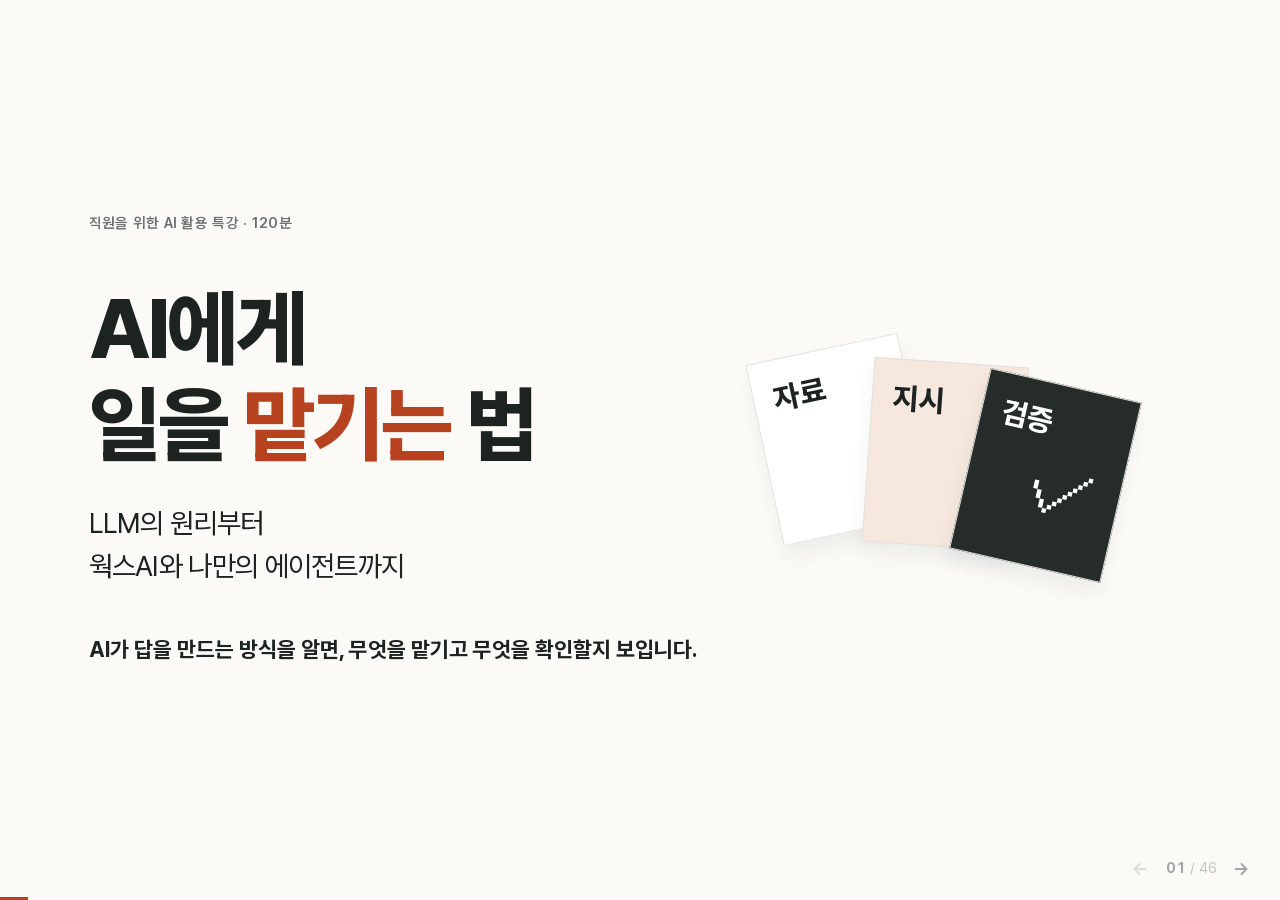
==== commit acd22170: "[FEAT] add survey-driven Part 5 examples and replace Part 3 memo practice Add three worked agent exa" ====
--- a/presentations/llm-wrks-basics/index.html
+++ b/presentations/llm-wrks-basics/index.html
@@ -34,7 +34,7 @@
           </div>
         </div>
         <p class="takeaway">
-          원리를 이해하고 맥락을 전한 뒤 결과를 확인합니다.
+          AI가 답을 만드는 방식을 알면, 무엇을 맡기고 무엇을 확인할지 보입니다.
         </p>
         <aside class="speaker-notes">
           권장 편성은 120분이다. 슬라이드별 배분과 90분 축약안은 저장소의
@@ -78,7 +78,7 @@
         id="llm-model"
       >
         <p class="eyebrow">AI · 생성형 AI · LLM</p>
-        <h2>LLM은 <em>다음 단어를 예측하는</em><br />대규모 언어 모델</h2>
+        <h2>LLM은 <em>다음 단어를 예측하는</em> <br />대규모 언어 모델</h2>
         <div class="two">
           <div
             class="layers"
@@ -97,19 +97,26 @@
             <p class="lead">
               방대한 텍스트에서 학습한 패턴으로<br />문맥에 맞는 다음 단어를 생성합니다.
             </p>
-            <div class="panel">
-              <h3>모델 ≠ 서비스</h3>
-              <p>
-                모델: GPT-6 Astra · Claude Fable 5.1<br />서비스: ChatGPT ·
-                웍스AI (모델 + 화면·도구)
-              </p>
+            <div
+              class="svc-box"
+              role="img"
+              aria-label="개념도: 서비스(웍스AI, ChatGPT)는 화면·파일 첨부·웹 검색·대화 기록 기능 안에 답을 만드는 모델(GPT-5.6 Luna, Claude Fable 5.1)을 담은 프로그램"
+            >
+              <p class="svc-label"><b>서비스</b> 우리가 쓰는 프로그램 · 웍스AI, ChatGPT</p>
+              <div class="svc-tools" aria-hidden="true">
+                <span>화면</span><span>파일 첨부</span><span>웹 검색</span><span>대화 기록</span>
+              </div>
+              <div class="svc-model">
+                <p><b>모델</b> 답을 만드는 엔진</p>
+                <small>GPT-5.6 Luna · Claude Fable 5.1</small>
+              </div>
             </div>
           </div>
         </div>
         <p class="takeaway">
-          같은 모델도 자료·도구·설정에 따라 결과가 달라질 수 있습니다.
-        </p>
-        <p class="source-line">모델명 확인: 2026-09-08 · 기관 계정의 제공 모델은 별도 확인 · 동심원은 단순화한 개념도</p>
+          웍스AI(서비스)에서 GPT-5.6 Luna(모델)를 골라 씁니다.
+        </p>
+        <p class="source-line">GPT-5.6 Luna: 기관 계정 기본 모델(2026-09-11 캡처) · 그 밖의 모델명 확인: 2026-09-08 · 동심원은 단순화한 개념도</p>
         <aside class="speaker-notes">
           LLM은 Large Language Model의 약자다. 모델은 단순 문장 목록이나 검색 데이터베이스가 아니라
           학습으로 조정된 수치와 계산 구조다. 요약·번역·분류·초안 등 언어 업무를 예로 든다.
@@ -117,59 +124,8 @@
           모델 예시는 2026-09-08 공식 문서에서 확인했다. 웍스AI에서 제공한다는 뜻은 아니다. 다른 서비스에서 같은 모델을
           골라도 ChatGPT의 모든 기능이 그대로 제공되지는 않는다. 기관 계약으로 실제 쓸 수
           있는 모델 목록은 따로 확인한다. 서비스는 모델에 화면·도구를 묶은 제품이다.
-        </aside>
-      </section>
-      <section
-        class="slide"
-        data-slide
-        data-chapter="01 · AI가 답하는 방식"
-        id="learning"
-      >
-        <p class="eyebrow">학습 · 모델은 어떻게 만들어질까</p>
-        <h2>엄청난 양의 데이터로<br /><em>다음 단어 맞히기</em>를 학습합니다</h2>
-        <div class="learn-stage" data-css-scene>
-          <div class="learn-feed" aria-hidden="true">
-            <span style="--i: 0">공문</span><span style="--i: 1">기사</span
-            ><span style="--i: 2">책</span><span style="--i: 3">웹 문서</span
-            ><span style="--i: 4">매뉴얼</span><span style="--i: 5">대화</span>
-          </div>
-          <div class="learn-model" aria-hidden="true">
-            <b>모델</b>
-            <div class="dials">
-              <i style="--d: 0"></i><i style="--d: 3"></i><i style="--d: 6"></i
-              ><i style="--d: 1"></i><i style="--d: 4"></i><i style="--d: 7"></i
-              ><i style="--d: 2"></i><i style="--d: 5"></i><i style="--d: 8"></i
-              ><i style="--d: 4"></i><i style="--d: 1"></i><i style="--d: 6"></i>
-            </div>
-            <small>내부 수치</small>
-          </div>
-          <div class="learn-quiz">
-            <p class="learn-q">“비가 와서 가방에서 ___을 꺼냈다”</p>
-            <p class="learn-guess">
-              <span class="g-wrong">공책 ✗</span
-              ><span class="g-right">우산 ✓</span>
-            </p>
-            <ol class="learn-steps">
-              <li>다음 단어를 예측하고</li>
-              <li>틀린 만큼 수치를 조정하고</li>
-              <li>이 과정을 수없이 반복합니다</li>
-            </ol>
-          </div>
-        </div>
-        <div class="scene-bar">
-          <p class="activity-caption">
-            결과: 언어 패턴을 학습한 수치의 집합 = 모델
-          </p>
-          <button type="button" class="quiet scene-toggle" data-scene-toggle>
-            일시정지
-          </button>
-        </div>
-        <p class="source-line">단순화한 설명 · 실제 학습 과정의 세부는 생략</p>
-        <aside class="speaker-notes">
-          학습 목표가 ‘다음 단어 예측’이라는 점만 전달한다. 모델 안에 문장이 그대로 저장된 것이 아니라
-          패턴이 수치로 담긴다고 설명한다. 틀린 만큼 수치를 고친다는 표현은 단순화다.
-          이 원리가 2부의 환각으로 이어진다: 모델은 그럴듯한 다음 단어를 고르도록 학습됐고,
-          자연스러운 문장이 곧 사실이라는 보장은 없다.
+          비유: 모델은 엔진, 서비스는 엔진을 얹은 자동차다. 같은 엔진이라도 어떤 차에 얹었는지(파일 첨부·웹 검색·기록)에
+          따라 할 수 있는 일이 달라진다. 웍스AI 첫 화면 왼쪽 위의 ‘GPT-5.6 Luna’가 바로 모델 선택 칸이다.
         </aside>
       </section>
       <section
@@ -179,7 +135,7 @@
         id="tokens"
       >
         <p class="eyebrow">
-          Token · 모델이 텍스트를 처리하는 단위
+          ① 나누기 · Token, 모델이 텍스트를 처리하는 단위
         </p>
         <h2>텍스트는 <em>토큰</em>으로 나뉘고<br />토큰은 <em>숫자</em>로 바뀝니다</h2>
         <div class="token-stage is-split show-id" id="token-stage">
@@ -231,50 +187,53 @@
         class="slide"
         data-slide
         data-chapter="01 · AI가 답하는 방식"
-        id="embedding"
-      >
-        <p class="eyebrow">
-          의미를 좌표로
-        </p>
-        <h2>비슷한 뜻은<br /><em>가까이 모입니다</em></h2>
-        <div class="embed-layout">
-          <canvas
-            id="embed-canvas"
-            role="img"
-            aria-label="개념도: 비·우산·우비·장마가 한곳에, 공문·기안·결재·규정이 다른 곳에, 김치·비빔밥·된장국·식당이 또 다른 곳에 모여 천천히 좌우로 흔들리는 점 구름"
-          ></canvas>
-          <div>
-            <p class="lead">단어를<br /><em>숫자 목록(좌표)</em>으로 바꿔 다룹니다.</p>
-            <p>
-              좌표 사이 거리가 가까울수록 관련이 깊고,<br />멀수록 관련이 적습니다.
+        id="learning"
+      >
+        <p class="eyebrow">② 학습하기 · 모델은 어떻게 만들어질까</p>
+        <h2>엄청난 양의 데이터로<br /><em>다음 단어 맞히기</em>를 학습합니다</h2>
+        <div class="learn-stage" data-css-scene>
+          <div class="learn-feed" aria-hidden="true">
+            <span style="--i: 0">공문</span><span style="--i: 1">기사</span
+            ><span style="--i: 2">책</span><span style="--i: 3">웹 문서</span
+            ><span style="--i: 4">매뉴얼</span><span style="--i: 5">대화</span>
+          </div>
+          <div class="learn-model" aria-hidden="true">
+            <b>모델</b>
+            <div class="dials">
+              <i style="--d: 0"></i><i style="--d: 3"></i><i style="--d: 6"></i
+              ><i style="--d: 1"></i><i style="--d: 4"></i><i style="--d: 7"></i
+              ><i style="--d: 2"></i><i style="--d: 5"></i><i style="--d: 8"></i
+              ><i style="--d: 4"></i><i style="--d: 1"></i><i style="--d: 6"></i>
+            </div>
+            <small>내부 수치</small>
+          </div>
+          <div class="learn-quiz">
+            <p class="learn-q">“비가 와서 가방에서 ___을 꺼냈다”</p>
+            <p class="learn-guess">
+              <span class="g-wrong">공책 ✗</span
+              ><span class="g-right">우산 ✓</span>
             </p>
-            <ul class="embed-legend">
-              <li><i class="c1"></i>비 · 우산 · 우비 · 장마</li>
-              <li><i class="c2"></i>공문 · 기안 · 결재 · 규정</li>
-              <li><i class="c3"></i>김치 · 비빔밥 · 된장국 · 식당</li>
-            </ul>
+            <ol class="learn-steps">
+              <li>다음 단어를 예측하고</li>
+              <li>틀린 만큼 수치를 조정하고</li>
+              <li>이 과정을 수없이 반복합니다</li>
+            </ol>
           </div>
         </div>
         <div class="scene-bar">
-          <p class="activity-caption">임베딩 원리로 LLM 내부를 단순화한 3차원 개념도 · 단어 위치는 설명용</p>
+          <p class="activity-caption">
+            결과: 언어 패턴을 학습한 수치의 집합 = 모델
+          </p>
           <button type="button" class="quiet scene-toggle" data-scene-toggle>
             일시정지
           </button>
         </div>
-        <p class="source-line">
-          근거:
-          <a
-            href="https://developers.openai.com/api/docs/guides/embeddings"
-            target="_blank"
-            rel="noopener noreferrer"
-            >OpenAI 임베딩 안내</a
-          >(“거리가 가까우면 관련이 높음”)
-        </p>
-        <aside class="speaker-notes">
-          숫자 목록을 임베딩이라고 부른다는 것만 짧게 언급한다. 공식 안내는 임베딩을 실수의 목록으로,
-          두 목록 사이 거리를 관련성의 척도로 설명한다. 이 그림은 LLM 내부 표현을 3차원으로 단순화한
-          개념도이며 실제 좌표나 차원 수를 보여 주지 않는다. ‘우산’과 ‘우비’가 가깝고 ‘우산’과 ‘결재’가
-          멀다는 점만 가리킨다.
+        <p class="source-line">단순화한 설명 · 실제 학습 과정의 세부는 생략</p>
+        <aside class="speaker-notes">
+          학습 목표가 ‘다음 단어 예측’이라는 점만 전달한다. 모델 안에 문장이 그대로 저장된 것이 아니라
+          패턴이 수치로 담긴다고 설명한다. 틀린 만큼 수치를 고친다는 표현은 단순화다.
+          이 원리가 2부의 환각으로 이어진다: 모델은 그럴듯한 다음 단어를 고르도록 학습됐고,
+          자연스러운 문장이 곧 사실이라는 보장은 없다.
         </aside>
       </section>
       <section
@@ -283,7 +242,7 @@
         data-chapter="01 · AI가 답하는 방식"
         id="next-token"
       >
-        <p class="eyebrow">다음 단어 예측 · 자동 재생</p>
+        <p class="eyebrow">③ 생성하기 · 다음 단어 예측</p>
         <h2>문맥을 보고, <br /><em>한 단어씩 이어 씁니다</em></h2>
         <div class="demo gen-demo" id="gen-demo">
           <div
@@ -335,45 +294,70 @@
           실제 AI는 호출하지 않는다. 핵심: 모델은 사실을 찾아 오는 것이 아니라 그럴듯한 다음 단어를 고른다.
         </aside>
       </section>
+      <section class="slide" data-slide data-chapter="01 · AI가 답하는 방식" id="saju">
+        <p class="eyebrow">AI는 왜 사주를 잘 볼까?</p>
+        <h2>맞혀서가 아니라<br /><em>풀이 글을 많이 읽어서</em></h2>
+        <div class="two">
+          <article class="panel">
+            <span class="tag">흔한 생각</span>
+            <h3>“사주는 통계라서<br />AI가 잘 맞힌다”</h3>
+          </article>
+          <article class="panel accent">
+            <span class="tag">실제로 일어나는 일</span>
+            <h3>“일간이 갑목이면…” 다음에<br />흔히 오는 말을 이어 씀</h3>
+            <p>앞 슬라이드의 다음 단어 예측 그대로</p>
+          </article>
+        </div>
+        <p class="takeaway">그럴듯함 ≠ 정확함. 자신 있는 말투도 근거는 아닙니다.</p>
+        <p class="source-line">교육용 비유 · 통계인 것은 사주가 아니라 AI가 배운 말의 패턴</p>
+        <aside class="speaker-notes">
+          “AI한테 사주 물어본 적 있나요? 꽤 그럴듯하죠?”로 시작한다. 그럴듯한 이유는 사주가 통계라서가 아니라,
+          인터넷에 사주·운세 풀이 글이 아주 많아서 모델이 ‘이런 사주 다음엔 이런 말’이라는 패턴을 학습했기 때문이다.
+          앞 슬라이드처럼 문맥에 이어질 그럴듯한 단어를 고를 뿐, 그 풀이가 맞는지는 확인하지 않는다. 글이 많은 주제일수록
+          답이 유창해지지만 유창함은 정확도의 증거가 아니다. 이 슬라이드는 사주의 타당성을 평가하지 않는다. 2부의
+          환각·맹신 슬라이드로 이어진다.
+        </aside>
+      </section>
       <section
         class="slide"
         data-slide
         data-chapter="01 · AI가 답하는 방식"
         id="sampling"
       >
-        <p class="eyebrow">같은 질문, 다른 답</p>
-        <h2>한 번 더 물으면<br /><em>다른 답</em>이 나올 수 있습니다</h2>
+        <p class="eyebrow">생성형 AI · 받은 문장에 이어 쓰기</p>
+        <h2>묻는 방식이 달라지면<br /><em>답도 달라집니다</em></h2>
         <div class="sample-stage" id="sample-stage">
           <p class="sample-prompt">
-            <span class="tag">같은 요청</span>“직원 AI 교육 안내 메일의 첫 문장을 써줘.”
+            <span class="tag">같은 목적</span>직원 AI 교육 안내 메일의 첫 문장
           </p>
           <p class="sr-only">
-            같은 요청에 대한 세 가지 답 예시: “안녕하세요. 직원 AI 활용 교육을 안내드립니다.”,
-            “직원 여러분께 AI 교육 소식을 전해 드립니다.”, “업무에 바로 쓰는 AI 교육에 여러분을 초대합니다.”
+            같은 목적을 세 가지로 물었을 때의 답 예시: “첫 문장 써줘.”에는 “안녕하세요. AI 교육을 안내드립니다.”,
+            “전 직원에게 보내는 공식 안내문이야. 정중하게.”에는 “직원 여러분께 AI 활용 교육 개최를 알려 드립니다.”,
+            “바쁜 직원도 읽고 싶게, 짧고 가볍게.”에는 “90분이면 충분해요. AI 활용 교육에 함께해요!”
           </p>
           <div class="sample-lanes" aria-hidden="true">
             <div class="lane">
-              <span class="lane-label">1번째 답</span>
-              <p class="lane-out" data-lane="0">안녕하세요. 직원 AI 활용 교육을 안내드립니다.</p>
+              <span class="lane-label">“첫 문장 써줘.”</span>
+              <p class="lane-out" data-lane="0">안녕하세요. AI 교육을 안내드립니다.</p>
             </div>
             <div class="lane">
-              <span class="lane-label">2번째 답</span>
-              <p class="lane-out" data-lane="1">직원 여러분께 AI 교육 소식을 전해 드립니다.</p>
+              <span class="lane-label">“전 직원에게 보내는 공식 안내문이야. 정중하게.”</span>
+              <p class="lane-out" data-lane="1">직원 여러분께 AI 활용 교육 개최를 알려 드립니다.</p>
             </div>
             <div class="lane">
-              <span class="lane-label">3번째 답</span>
-              <p class="lane-out" data-lane="2">업무에 바로 쓰는 AI 교육에 여러분을 초대합니다.</p>
+              <span class="lane-label">“바쁜 직원도 읽고 싶게, 짧고 가볍게.”</span>
+              <p class="lane-out" data-lane="2">90분이면 충분해요. AI 활용 교육에 함께해요!</p>
             </div>
           </div>
         </div>
         <div class="scene-bar">
-          <p class="activity-caption">다음 단어를 확률적으로 고르므로 결과가 달라질 수 있습니다(단순화한 설명).</p>
+          <p class="activity-caption">질문도 문맥입니다 · 같은 질문을 다시 해도 표현은 달라질 수 있습니다(단순화한 설명).</p>
           <button type="button" class="quiet scene-toggle" data-scene-toggle>
             일시정지
           </button>
         </div>
         <p class="takeaway">
-          고장이 아닙니다. 한 번의 답을 정답으로 여기지 마세요.
+          원하는 답이 있다면, 원하는 것을 질문에 담으세요.
         </p>
         <p class="source-line">
           답 문장은 교육용 예시 · 근거:
@@ -385,9 +369,11 @@
           >(생성 결과는 “non-deterministic”)
         </p>
         <aside class="speaker-notes">
-          세 답이 모두 자연스럽지만 표현이 다르다. 공식 안내는 모델이 만드는 내용이 비결정적이라고 설명한다.
-          그래서 같은 질문을 다시 해서 같은 답이 나와도, 다른 모델이 같은 답을 해도 사실 확인을 대신하지
-          못한다. 반대로 여러 번 물어 표현 후보를 모으는 데는 쓸 수 있다. 이 예문들은 실제 모델 출력이 아니다. 한 번의 답을 정답처럼 여기지 말고 근거로 확인한다.
+          앞 슬라이드의 원리를 이어 간다: AI는 받은 문장(문맥)에 이어 쓰는 생성형 모델이라, 질문의 표현·대상·말투가
+          바뀌면 고르는 단어가 달라진다. 같은 목적이라도 어떻게 묻느냐가 답의 방향을 정한다. 이것이 2부의 ‘요청을
+          구체적으로’로 이어진다. 덧붙여, 공식 안내는 모델이 만드는 내용이 비결정적이라고 설명한다. 같은 질문을 다시
+          해도 표현이 달라질 수 있으므로 한 번의 답을 정답처럼 여기지 않는다. 다시 물어 같은 답이 나와도 사실 확인을
+          대신하지 못한다. 세 답은 교육용으로 만든 문장이며 실제 모델 출력이 아니다.
         </aside>
       </section>
       <section
@@ -397,7 +383,7 @@
         id="context"
       >
         <p class="eyebrow">Context · 모델이 이번 답변에 참고하는 정보</p>
-        <h2>컨텍스트는<br /><em>크기가 정해진 책상</em></h2>
+        <h2>대화가 길어지면<br /><em>앞 내용을 놓칩니다</em></h2>
         <div class="ctx-stage" id="ctx-stage">
           <div class="ctx-meter">
             <span>컨텍스트 창 · 토큰 한도</span>
@@ -421,14 +407,16 @@
           </button>
         </div>
         <p class="takeaway">
-          입력과 출력을 합쳐 <em>토큰 한도</em>를 계산합니다.
+          사람도 두 시간 회의 끝엔 첫 안건이 가물가물하죠. AI도 한 번에 볼 수 있는 양(<em>토큰 한도</em>)이 정해져 있습니다.
         </p>
         <p class="source-line">개념도 · 어떤 내용이 빠지거나 요약되는지는 서비스마다 다름</p>
         <aside class="speaker-notes">
-          책상은 비유다. 컨텍스트는 모델이 이번 답을 만들 때 실제로 받은 정보다. 화면에 대화 기록이 보여도
+          “회의가 길어지면 처음에 정한 내용이 기억나지 않던 경험”을 먼저 묻는다. AI도 비슷하다: 컨텍스트는 크기가
+          정해진 책상과 같아서 대화가 길어지면 앞 내용이 빠지거나 요약되고, 남아 있어도 덜 활용될 수 있다.
+          사람의 기억과 AI의 처리 방식은 다르며 이 비교는 이해를 돕는 비유일 뿐이다. 책상도 비유다. 컨텍스트는 모델이 이번 답을 만들 때 실제로 받은 정보다. 화면에 대화 기록이 보여도
           이번 모델 입력에 전부 들어가지 않을 수 있다. 서비스가 일부만 골라 넣거나 요약하거나 뺄 수
           있다. 그림에서 오래된 대화가 흐려지는 것은 한 가지 예일 뿐이다. 웍스AI가 구체적으로 어떻게
-          처리하는지는 확인하지 못했으므로 단정하지 않는다. 2부의 ‘대화 나누기·인계’가 이 원리에서 나온다. 토큰은 모델이 텍스트를 처리하는 단위다. 한도 안에 있어도 모든 정보를 빠짐없이 쓴다는 보장은 없다(2부 ‘중요한 조건이 묻힐 수 있습니다’에서 다시 다룬다).
+          처리하는지는 확인하지 못했으므로 단정하지 않는다. 2부의 ‘대화 나누기·요약해 넘기기’가 이 원리에서 나온다. 토큰은 모델이 텍스트를 처리하는 단위다. 한도 안에 있어도 모든 정보를 빠짐없이 쓴다는 보장은 없다(2부 ‘긴 대화 속 중요한 조건이 묻힙니다’에서 다시 다룬다).
         </aside>
       </section>
       <section class="slide" data-slide data-chapter="01 · AI가 답하는 방식" id="training-context">
@@ -466,7 +454,7 @@
           </li>
           <li>
             <span>컨텍스트 크기가 정해져 있다</span><b aria-hidden="true">→</b
-            ><strong>대화를 나누고 인계하기</strong>
+            ><strong>대화를 나누고 요약해 넘기기</strong>
           </li>
           <li>
             <span>그럴듯한 단어를 고른다</span><b aria-hidden="true">→</b
@@ -519,7 +507,7 @@
         <aside class="speaker-notes">
           1부에서 본 것처럼 모델은 받은 문맥을 보고 이어 쓴다. 요청 A는 빈 곳을 AI가 추정해 채우게 만든다.
           두 요청은 교육용 예시이며 실제 모델 응답 비교 실험이 아니다. B가
-          결과를 보장한다고 말하지 말고 실습에서 같은 자료로 직접 확인한다.
+          결과를 보장한다고 말하지 말고 5부 실습에서 직접 확인한다.
         </aside>
       </section>
       <section
@@ -567,11 +555,20 @@
           </div>
           <div class="prompt-card">
             <p class="tag" id="builder-count" role="status">
-              0/4 요소 선택 · AI 성능 점수가 아닙니다
+              0/4 요소 선택
             </p>
             <pre
               id="built-prompt"
             ><code data-source="illustration">회의록 정리해줘.</code></pre>
+            <div class="response-card">
+              <p class="tag">AI 응답 예시 · 교육용 문장 · <mark>물결 밑줄</mark> = 원문에 없는 내용</p>
+              <ul class="response-lines" id="built-response" aria-live="polite">
+                <li>회의에서 AI 교육과 관련한 다양한 논의가 오갔습니다.</li>
+                <li><mark>AI 교육은 업무 혁신을 위한 중요한 기회로 평가됐습니다.</mark></li>
+                <li>신청은 <mark>금요일까지</mark>, 안내 메일은 <mark>김 대리</mark>가 보냅니다.</li>
+                <li></li>
+              </ul>
+            </div>
             <div class="builder-actions">
               <button type="button" data-copy="built-prompt">
                 조립한 요청 복사</button
@@ -582,14 +579,17 @@
           </div>
         </div>
         <p class="activity-caption">
-          요소를 넣고 빼며 지시를 비교해 보세요.
+          요소를 넣고 빼며 응답이 어떻게 바뀌는지 보세요.
         </p>
         <p class="print-only">
           목적: 팀 공유용 · 자료: 제공 회의 메모 · 조건: 없는 사실은 미정 ·
           형식: 핵심 요약 3개와 할 일 표
         </p>
         <aside class="speaker-notes">
-          네 요소는 이 강의의 교육용 체크리스트이며 공식 표준이나 만능 공식이
+          요소를 하나씩 켜며 아래 응답 예시가 어떻게 바뀌는지 보여 준다. 목적 → 첫 줄의 대상이 분명해지고, 자료 →
+          메모에 없는 일반론이 메모의 사실로 바뀌고, 조건 → 지어낸 마감일·담당자가 ‘미정’으로 바뀌고, 형식 → 문단이
+          요약 목록과 할 일 표로 바뀐다. 응답 예시는 교육용으로 만든 문장이며 실제 모델 출력이 아니다. 실제 결과는
+          실습에서 직접 확인한다. 네 요소는 이 강의의 교육용 체크리스트이며 공식 표준이나 만능 공식이
           아니다. 아주 간단한 요청에 매번 네 항목을 길게 작성할 필요는 없다.
           중요한 정보가 빠지지 않았는지 확인하는 틀이다. 5부의 에이전트 지시문도 같은 틀로 쓴다. 조립한 요청은 복사한 뒤 실제 자료를 붙여 넣는다.
         </aside>
@@ -625,6 +625,48 @@
           좋은 프롬프트 한 번으로 끝내야 한다는 부담을 줄인다. 생성 결과를
           초안으로 보고 수정하되 AI가 제시한 근거도 정확한지 원문에서
           확인한다.
+        </aside>
+      </section>
+      <section
+        class="slide"
+        data-slide
+        data-chapter="02 · 쓸 때 조심할 것"
+        id="context-quality"
+      >
+        <p class="eyebrow">
+          긴 대화의 함정 · 길게 넣을 수 있음 ≠ 모두 잘 활용함
+        </p>
+        <h2>긴 대화 속<br /><em>중요한 조건이 묻힙니다</em></h2>
+        <div class="context-strip">
+          <span>예전 요청</span><span>다른 주제</span><strong>최종 조건</strong
+          ><span>폐기한 초안</span><span>추가 자료</span>
+        </div>
+        <div class="two">
+          <div>
+            <h3>연구에서 관찰한 현상</h3>
+            <p>긴 입력의 중간 정보를 덜 활용함<br />(일부 모델·과제)</p>
+          </div>
+          <div>
+            <h3>업무에 적용할 습관</h3>
+            <p>최종 조건은 분명히,<br />폐기한 조건은 따로 표시</p>
+          </div>
+        </div>
+        <p class="source-line">
+          <a
+            href="https://arxiv.org/abs/2307.03172"
+            target="_blank"
+            rel="noopener noreferrer"
+            >Lost in the Middle, 2023/2024</a
+          >
+          · 당시 평가한 모델·과제의 결과. 최신 모델 모두가 똑같이 성능이 떨어진다는
+          뜻은 아님.
+        </p>
+        <aside class="speaker-notes">
+          1부의 ‘대화가 길어지면 앞 내용을 놓칩니다’를 업무 장면으로 옮긴다: 예전 요청·폐기한 초안 사이에 최종 조건이
+          끼어 있으면 AI가 그 조건을 놓칠 수 있다. 그래서 다음 슬라이드의 ‘새 대화로 나누기’가 필요하다.
+          연구는 다중 문서 질의응답과 키-값 검색을 평가했다. 지금의 모든 모델에
+          같은 수치나 임계 길이를 적용하지 않는다. 그림은 측정 그래프가 아닌
+          개념도다. 최종 조건을 다시 전달하더라도 원문 검토는 필요하다. 연구에서는 일부 모델·과제에서 필요한 정보가 어디 있느냐에 따라 성능이 달라졌다. 업무에서는 현재 목표와 최종 조건을 분명히 쓰고, 관련 원문은 필요한 만큼만 준다.
         </aside>
       </section>
       <section
@@ -678,17 +720,17 @@
           <p>② 회의록 작성 후 개인 여행 계획 → 새 대화 권장.</p>
           <p>
             ③ 같은 업무에서 폐기한 조건·초안이 쌓임 → 검토한 요약과 원문을 새
-            대화로 인계.
+            대화로 넘기기.
           </p>
         </div>
         <p class="takeaway">
-          새 대화를 열어도 메모리·공유 지침까지 지워진다는 보장은 없습니다.
+          새 대화는 빈 책상입니다. 필요한 자료는 다시 올려 주세요.
         </p>
         <aside class="speaker-notes">
           1부의 ‘크기가 정해진 책상’에서 나온 습관이다. 실무 권장안일 뿐 기술상 꼭 따라야 하는 규칙은
           아니다. 같은 회의로 메일을 쓰는 것은 같은 업무다. 새 대화에서 이전 파일이 자동으로 이어진다고
           가정하지 않는다. 서비스별 메모리·프로젝트·공유 지침은 따로 설정하는 기능이므로 실제
-          계정에서 어떻게 동작하는지 확인한다. 세 상황을 차례로 골라 권장 방법을
+          계정에서 어떻게 동작하는지 확인한다. 새 대화를 열어도 서비스의 메모리·공유 지침 설정은 남을 수 있다. 세 상황을 차례로 골라 권장 방법을
           비교하되 틀린 답을 지적하기보다 목적과 자료가 이어지는지를 설명한다. 이전 대화와 분리하고 싶을 때 새 대화를 연다.
         </aside>
       </section>
@@ -699,13 +741,13 @@
         id="handoff"
       >
         <p class="eyebrow">맥락을 정리해서 넘기기</p>
-        <h2>새 대화에는<br /><em>인계 메모</em>를 가져갑니다</h2>
+        <h2>새 대화에는<br /><em>정리한 요약</em>을 가져갑니다</h2>
         <div class="two">
           <div class="prompt-card">
             <pre
               id="handoff-prompt"
             ><code data-source="illustration">이 업무를 새 대화에서 이어가려고 해.
-다음 항목으로 인계 메모를 작성해줘.
+새 대화에 붙여 넣을 요약을 다음 항목으로 정리해줘.
 1. 현재 목표와 결과물 형식
 2. 확정한 조건과 근거
 3. 폐기한 조건
@@ -713,7 +755,7 @@
 5. 다시 제공해야 할 원문 자료
 확인된 사실과 추정을 구분해줘.</code></pre>
             <button type="button" data-copy="handoff-prompt">
-              인계 요청 복사
+              요약 요청 복사
             </button>
           </div>
           <div>
@@ -725,97 +767,7 @@
         <aside class="speaker-notes">
           핵심 조건은 사람이 검토한 뒤 옮기고 모든 자료를 요약으로 대신하지
           않는다. 대화 길이에 특정 숫자를 정해 두고 기계적으로 끊는 방식은
-          권장하지 않는다. 인계 메모를 원문과 대조하고, 필요한 파일·근거를 새 대화에 다시 제공한다.
-        </aside>
-      </section>
-      <section
-        class="slide"
-        data-slide
-        data-chapter="02 · 쓸 때 조심할 것"
-        id="context-efficiency"
-      >
-        <p class="eyebrow">
-          “대화가 길면 효율이 떨어지나요?”
-        </p>
-        <h2>효율을 <em>네 가지</em>로 나눠 봅시다</h2>
-        <div class="four">
-          <article>
-            <span class="number">₩</span>
-            <h3>사용량·비용</h3>
-            <p>입력 토큰</p>
-            <small>요금제·캐시 확인</small>
-          </article>
-          <article>
-            <span class="number">↻</span>
-            <h3>응답 속도</h3>
-            <p>입력·출력·도구</p>
-            <small>대기 시간에 영향</small>
-          </article>
-          <article>
-            <span class="number">✓</span>
-            <h3>답변 정확도</h3>
-            <p>관련 맥락</p>
-            <small>길이만으로 판단하지 않음</small>
-          </article>
-          <article>
-            <span class="number">◷</span>
-            <h3>사람의 검토 시간</h3>
-            <p>사람의 확인</p>
-            <small>총 작업 시간에 포함</small>
-          </article>
-        </div>
-        <p class="takeaway">
-          효율은 비용·속도·정확도·검토 시간을 함께 봅니다.
-        </p>
-        <aside class="speaker-notes">
-          채팅 화면 글자 수와 실제 입력 토큰 수를 같다고 설명하지 않는다.
-          입력 토큰이 늘면 사용량이나 대기 시간이 늘 수 있지만 요금제·캐시·출력
-          길이·모델·추론·도구 사용에 따라 달라진다. 관련 자료는 정확도에 도움이
-          되지만 불필요한 내용과 충돌하는 지시는 방해가 될 수 있다. 관련 없는
-          내용이나 잘못된 답이 늘면 사람의 검토 시간이 길어질 수 있다. 세 항목이
-          좋아져도 검토 시간이 자동으로 줄어드는 것은 아니다. 웍스AI의 요금이나
-          내부 캐시 동작은 확인하지 않았다. 대화가 길어진다고 모델 지능 자체가
-          낮아지지는 않는다.
-        </aside>
-      </section>
-      <section
-        class="slide"
-        data-slide
-        data-chapter="02 · 쓸 때 조심할 것"
-        id="context-quality"
-      >
-        <p class="eyebrow">
-          길게 넣을 수 있음 ≠ 모두 잘 활용함
-        </p>
-        <h2>중요한 조건이<br /><em>묻힐 수 있습니다</em></h2>
-        <div class="context-strip">
-          <span>예전 요청</span><span>다른 주제</span><strong>최종 조건</strong
-          ><span>폐기한 초안</span><span>추가 자료</span>
-        </div>
-        <div class="two">
-          <div>
-            <h3>연구에서 관찰한 현상</h3>
-            <p>긴 입력의 중간 정보를 덜 활용함<br />(일부 모델·과제)</p>
-          </div>
-          <div>
-            <h3>업무에 적용할 습관</h3>
-            <p>최종 조건은 분명히,<br />폐기한 조건은 따로 표시</p>
-          </div>
-        </div>
-        <p class="source-line">
-          <a
-            href="https://arxiv.org/abs/2307.03172"
-            target="_blank"
-            rel="noopener noreferrer"
-            >Lost in the Middle, 2023/2024</a
-          >
-          · 당시 평가한 모델·과제의 결과. 최신 모델 모두가 똑같이 성능이 떨어진다는
-          뜻은 아님.
-        </p>
-        <aside class="speaker-notes">
-          연구는 다중 문서 질의응답과 키-값 검색을 평가했다. 지금의 모든 모델에
-          같은 수치나 임계 길이를 적용하지 않는다. 그림은 측정 그래프가 아닌
-          개념도다. 최종 조건을 다시 전달하더라도 원문 검토는 필요하다. 연구에서는 일부 모델·과제에서 필요한 정보가 어디 있느냐에 따라 성능이 달라졌다. 업무에서는 현재 목표와 최종 조건을 분명히 쓰고, 관련 원문은 필요한 만큼만 준다.
+          권장하지 않는다. 요약을 원문과 대조하고, 필요한 파일·근거를 새 대화에 다시 제공한다.
         </aside>
       </section>
       <section class="slide" data-slide data-chapter="02 · 쓸 때 조심할 것" id="hallucination-why">
@@ -946,16 +898,17 @@
           <article class="panel">
             <span class="tag">슬롭의 예 · 교육용 문장</span>
             <blockquote>
-              “AI는 우리 업무 전반에 혁신적인 변화를 가져오고 있습니다. 이러한
-              흐름 속에서 모두의 적극적인 관심이 필요합니다.”
+              “🚀 AI, 이제는 선택이 아닌 필수! 급변하는 디지털 시대, AI는 단순한 도구를
+              넘어 업무의 패러다임을 혁신하고 있습니다. ✨ 이번 교육이 여러분의 역량을
+              한 단계 도약시킬 소중한 기회가 되길 바랍니다! 💡”
             </blockquote>
-            <p class="why-line">누구에게나 해당 · 날짜·숫자·할 일 없음</p>
+            <p class="why-line">이모지·과장·유행어 · 누구에게나 해당 · 날짜·숫자·할 일 없음</p>
           </article>
           <article class="panel accent">
-            <span class="tag">고친 예 · 실습 메모의 사실만</span>
+            <span class="tag">고친 예 · 실습 자료의 사실만</span>
             <blockquote>
-              “AI 활용 교육은 90분이며 노트북이 필요합니다. 일정과 신청 링크는
-              확정되는 대로 다시 안내합니다.”
+              “「업무 엑셀 기초」 특강은 10월 15일(목) 14시부터 2시간, 본관 세미나실에서
+              진행합니다. 강사는 확정되는 대로 다시 안내합니다.”
             </blockquote>
             <p class="why-line">원문 사실 · 읽는 사람이 할 일</p>
           </article>
@@ -968,7 +921,7 @@
           1부와 연결한다: 그럴듯한 다음 단어를 고르는 방식은 흔한 표현으로 기울기 쉽다(단순화한 설명).
           그대로 쓰면 누구의 글인지, 무엇을 하라는 글인지 알 수 없다. 초안을 받으면 지울 문장부터 고르고,
           원문 사실·내 판단·읽는 사람이 할 일을 더한다. 그럴듯한 문장 사이에 틀린 사실이 섞이면 눈에 잘
-          띄지 않는다는 점도 짚는다. 고친 예의 90분·노트북·미정 항목은 3부 실습 메모와 같은 가상 자료다. slop은 음식물 찌꺼기·오물이라는 뜻이다.
+          띄지 않는다는 점도 짚는다. 고친 예의 날짜·장소·미정 항목은 5부 실습 1과 같은 가상 자료다. slop은 음식물 찌꺼기·오물이라는 뜻이다.
         </aside>
       </section>
       <section
@@ -1013,85 +966,38 @@
         id="data-boundary"
       >
         <p class="eyebrow">자료를 넣기 전에</p>
-        <h2>실습은 가상 자료,<br /><em>업무는 허용 범위 확인</em></h2>
-        <div class="three">
-          <article>
-            <h3>입력 전</h3>
-            <p>개인정보·내부 문서를 넣어도 되는지 기관 기준을 확인합니다.</p>
-          </article>
-          <article>
-            <h3>작업 중</h3>
-            <p>
-              필요한 부분만 넣고 이름·연락처처럼 필요 없는 정보는 지웁니다.
-            </p>
-          </article>
-          <article>
-            <h3>공유 전</h3>
-            <p>
-              결과에 담긴 사실과 민감 정보를 확인한 뒤 승인된 경로로
-              공유합니다.
-            </p>
-          </article>
-        </div>
-        <p class="takeaway">
-          기업용 서비스라고 아무 자료나 넣어도 되는 것은 아닙니다.
-        </p>
-        <aside class="speaker-notes">
-          실습에는 이 자료의 가상 메모만 사용한다. 보관·학습 활용·외부 모델 전송
-          정책은 기관 계약과 관리자 지침에서 확인한다. 이 슬라이드는 특정 서비스의
-          보안을 보장하거나 법률 자문을 하려는 것이 아니다. 자료 입력 전 기관 지침을 확인한다.
-        </aside>
-      </section>
-      <section
-        class="slide"
-        data-slide
-        data-chapter="02 · 쓸 때 조심할 것"
-        id="data-checklist"
-      >
-        <p class="eyebrow">“그래서 뭘 넣어도 되나요?”</p>
-        <h2>자료는 공개 여부와<br /><em>기관 기준</em>으로 고릅니다</h2>
-        <div class="decision">
-          <div>
-            <span class="tag">기관이 허용하면 활용</span>
+        <h2>중요한 자료·대외비는<br /><em>올리지 않습니다</em></h2>
+        <div class="two">
+          <article class="panel">
+            <span class="tag">올려도 되는 것</span>
             <ul>
-              <li>공개 문서</li>
-              <li>가상 회의 메모</li>
+              <li>누구나 볼 수 있는 공개 문서</li>
+              <li>이 강의의 가상 실습 자료</li>
+              <li>내가 쓰고 있는 초안 문장</li>
             </ul>
-          </div>
-          <div>
-            <span class="tag">넣지 않는 것</span>
+          </article>
+          <article class="panel accent">
+            <span class="tag">올리면 안 되는 것</span>
             <ul>
-              <li>개인 식별 정보</li>
-              <li>민감 기록·대외비</li>
+              <li>개인정보 · 주민등록번호·연락처·학번</li>
+              <li>대외비 · 계약서·입찰·심사 자료</li>
+              <li>성적·상담·건강 같은 민감 기록</li>
             </ul>
-          </div>
-          <div>
-            <span class="tag">확인하고 쓰는 것</span>
-            <ul>
-              <li>내부·미공개 문서</li>
-              <li>외부 기관 문서</li>
-            </ul>
-          </div>
-        </div>
-        <p class="takeaway">
-          기관 허용 자료만 · 기관이 제공한 서비스에서 · 불명확하면 담당 부서 확인
-        </p>
+          </article>
+        </div>
+        <p class="takeaway">애매하면 올리지 않고, 담당 부서에 먼저 묻습니다.</p>
         <p class="source-line">
           웍스AI 입력창 아래 안내: “개인정보 등 민감정보는 입력·업로드하지 마세요.” (기관 계정 화면, 2026-09-11)
         </p>
         <aside class="speaker-notes">
-          자료를 넣어도 되는지는 기관 지침과 담당 부서에 확인한다. 허용 예시는
-          공개 공고문·안내문, 이 강의의 가상 메모, 본인이 작성 중인 문장이다. 넣지
-          않는 예시는 학번·주민등록번호·연락처 같은 식별 정보, 성적·상담·징계·건강
-          기록 같은 민감 정보, 대외비 계약서와 미공개 입찰·심사 자료다. 확인이 필요한 예시는
-          내부 결재 예정 문서, 미공개 일정, 외부 기관과 주고받은 문서다. 이 표는
-          법률 자문이 아니며 기관 지침이 우선한다. 보관 기간·열람 범위·처리 위치는
-          단정하지 않는다. 자료가 국외로 이전되는 경우에는 담당 부서의 판단을 따른다.
-          웍스AI 첫 화면에도 민감정보 입력 금지 안내와 개인정보·대화 내용 보안 관련 공지 제목이 보인다.
-          신청 설문에서 참석자 3분의 2가 유료 구독이 없다고 답했다. 평소 개인 무료 계정으로 AI를 쓰는
-          사람이 많다는 뜻이므로, 같은 자료라도 어느 서비스에 넣는지가 중요하다고 짚는다. 업무 자료는
-          기관이 제공한 웍스AI에서 다루도록 권하고, 개인 계정에 업무 자료를 넣어도 되는지는 기관 기준을
-          따른다. 무료 서비스의 보관·학습 활용 정책은 확인하지 않았으므로 위험하다고 단정하지 않는다.
+          어렵게 설명하지 않는다. 핵심은 한 줄이다: 중요한 자료와 대외비는 올리지 않는다. 웍스AI 첫 화면에도
+          민감정보 입력 금지 안내와 개인정보·대화 내용 보안 관련 공지 제목이 보인다. 실습에는 이 강의의 가상 자료만
+          사용한다. 내부 결재 예정 문서, 미공개 일정, 외부 기관과 주고받은 문서처럼 판단이 애매한 자료는 올리기 전에
+          기관 지침과 담당 부서에 확인한다. 이 표는 법률 자문이 아니며 기관 지침이 우선한다. 보관 기간·열람 범위·처리
+          위치는 단정하지 않는다. 신청 설문에서 참석자 3분의 2가 유료 구독이 없다고 답했다. 평소 개인 무료 계정으로
+          AI를 쓰는 사람이 많다는 뜻이므로, 업무 자료는 기관이 제공한 웍스AI에서 다루도록 권하고, 개인 계정에 업무
+          자료를 넣어도 되는지는 기관 기준을 따른다. 무료 서비스의 보관·학습 활용 정책은 확인하지 않았으므로
+          위험하다고 단정하지 않는다.
         </aside>
       </section>
       <section
@@ -1143,7 +1049,7 @@
         id="wrks-position"
       >
         <p class="eyebrow">웍스AI 화면 둘러보기</p>
-        <h2>배운 개념을 <br /><em>업무 화면</em>에 연결합니다</h2>
+        <h2>웍스AI <br /><em>첫 화면</em> 살펴보기</h2>
         <div class="wrks-menu-layout">
           <figure class="wrks-screenshot">
             <img
@@ -1210,7 +1116,7 @@
         <aside class="speaker-notes">
           현재 확인한 상단 메뉴는 에이전트, 워크플로우, 이미지, 회의록, 슬라이드,
           문서 번역, 문서 작성, 웍스+, 기타다. 기타를 열면 텍스트 추출이 보인다.
-          3부 실습은 대화·수정·검토가 핵심이므로 에이전트에서 진행하고, 전용 도구는 4부에서 소개한다.
+          실습은 대화·수정·검토가 핵심이므로 에이전트의 새 대화에서 진행하고, 전용 도구는 4부에서 소개한다.
           기관 계정에서 메뉴가 다르면 실제 화면을 기준으로 안내한다.
         </aside>
       </section>
@@ -1230,7 +1136,7 @@
           <li>
             <b>모델·자료 확인</b
               ><span
-                >모델은 기본값 · + 버튼으로 교육용 메모 넣기</span
+                >모델은 기본값 · + 버튼으로 교육용 자료 넣기</span
               >
           </li>
           <li>
@@ -1249,7 +1155,7 @@
           현재 화면에서 확인되는 에이전트·모델 선택 영역·입력창의 + 버튼을
           가리킨다. ‘새 대화 시작’은 대화 목록 사이드바 안에 있으므로 사이드바가 닫혀 있으면 먼저 연다(2026-09-11 기관 계정 기준). 전용 결과물이 필요할 때만 상단 메뉴를 바꾼다. 모델 변경 UI가
           없으면 기본 모델로 진행한다. 접속이 안 되면 교육용 원문과 검토
-          기준을 보며 지시서를 쓰는 활동으로 바꾼다. 상단 메뉴는 전용 결과물이 필요할 때만 바꾼다. 교육용 메모는 + 버튼 대신 입력창에 붙여 넣어도 된다.
+          기준을 보며 지시서를 쓰는 활동으로 바꾼다. 상단 메뉴는 전용 결과물이 필요할 때만 바꾼다. 교육용 자료는 + 버튼 대신 입력창에 붙여 넣어도 된다.
         </aside>
       </section>
       <section
@@ -1258,30 +1164,32 @@
         data-chapter="03 · 웍스AI 화면과 실습"
         id="wrks-grounding"
       >
-        <p class="eyebrow">파일·검색 기능이 있다면</p>
-        <h2>생성·검색·파일 읽기는<br /><em>서로 다른 기능</em></h2>
+        <p class="eyebrow">생성 · 웹 검색 · 파일 읽기</p>
+        <h2>웹 검색은 기본으로 켜져 있고,<br /><em>확인은 내 몫</em>입니다</h2>
         <div class="three">
           <article>
-            <h3>그냥 질문</h3>
-            <p>웹 확인 여부를 단정할 수 없음<br />최신 사실은 따로 확인</p>
+            <h3>웹 검색 · 기본 켜짐</h3>
+            <p>최신 정보도 찾아 답함<br />출처 링크·발행 시점 확인</p>
           </article>
           <article>
-            <h3>파일 제공</h3>
+            <h3>파일 첨부</h3>
             <p>“이 문서를 근거로” 범위 지정<br />표·스캔 문서는 누락 확인</p>
           </article>
           <article>
-            <h3>검색 사용</h3>
-            <p>출처·발행 시점·원문 확인<br />링크만으로 믿지 않기</p>
+            <h3>최종 확인</h3>
+            <p>링크가 있다고 사실은 아님<br />주장과 원문을 직접 대조</p>
           </article>
         </div>
         <p class="takeaway">
-          도구로 근거를 찾기 쉬워져도 최종 답변이 사실이라는 보장은 없습니다.
-        </p>
-        <aside class="speaker-notes">
-          기관 계정에서 이 기능을 쓸 수 있다고 확인한 경우에만 시연한다. 파일을
-          첨부했다고 문서 전체를 한 번에 읽었다고 여기지 말고 도구 사용 표시와
-          원문을 확인한다. 웍스AI 내부 처리 방식은 확인하지 못했으므로 여기서
-          설명하지 않는다. 그냥 질문하면 웹을 실시간으로 확인했는지 단정할 수 없다. 파일을 줄 때는 범위를 정해 주고, 검색 결과는 링크가 있다는 이유만으로 믿지 않는다.
+          검색·파일로 근거를 찾기 쉬워져도 최종 답변이 사실이라는 보장은 없습니다.
+        </p>
+        <p class="source-line">웹 검색 기본 활성화: 강의 담당자 제공(2026-09-28)</p>
+        <aside class="speaker-notes">
+          웍스AI는 웹 검색이 기본으로 켜져 있다(강의 담당자 확인). 1부의 ‘학습 기준일’과 연결한다: 모델이 모르는 최신
+          정보를 검색 결과로 보완한다. 다만 검색 결과를 요약하는 과정에서도 틀릴 수 있으므로 출처 링크가 실제로 그 주장을
+          뒷받침하는지, 발행 시점이 최신인지 확인한다. 파일을 첨부했다고 문서 전체를 한 번에 읽었다고 여기지 말고 도구
+          사용 표시와 원문을 확인한다. 파일을 줄 때는 범위를 정해 준다. 웍스AI 내부 처리 방식은 확인하지 못했으므로
+          여기서 설명하지 않는다.
         </aside>
       </section>
       <section
@@ -1291,196 +1199,33 @@
         id="practice-setup"
       >
         <p class="eyebrow">실습 시작 전 · 5분</p>
-        <h2>먼저 <em>접속부터</em> 확인합니다</h2>
+        <h2><em>wrks.ai</em> 접속하기</h2>
         <div class="three">
           <article>
             <span class="number">01</span>
-            <h3>접속 확인</h3>
-            <p>로그인 → ‘에이전트’ → ‘새 대화 시작’</p>
+            <h3>접속·로그인</h3>
+            <p>브라우저에서 gov.wrks.ai 열기 → 기관 계정으로 로그인</p>
           </article>
           <article>
             <span class="number">02</span>
+            <h3>새 대화 열기</h3>
+            <p>‘에이전트’ → ‘새 대화 시작’ · 된 사람은 손 들기</p>
+          </article>
+          <article>
+            <span class="number">03</span>
             <h3>안 되면 짝으로</h3>
             <p>옆자리 화면을 함께 보며 검토 역할</p>
           </article>
-          <article>
-            <span class="number">03</span>
-            <h3>화면 없이도 가능</h3>
-            <p>인쇄물을 보고 지시서 직접 쓰기</p>
-          </article>
         </div>
         <p class="takeaway">
           목표는 화면 조작이 아니라 <em>지시와 검토</em>입니다.
         </p>
         <aside class="speaker-notes">
-          계정은 강의 전에 일괄 발급·초기화를 요청해 두고, 도입부에서 로그인을 먼저 해 두게 한다.
-          그래서 여기서는 5분만 쓴다. 그래도 접속에 실패하는 사람이 나오므로 강사가 한 명이면 개별
-          로그인 문제는 해결해 주지 않는다고 미리 알리고 짝을 지어 준다. 실습
-          2·3에서 짝에게 검토자 역할을 맡기면 계속 참여할 수 있다. 인쇄물에는
-          교육용 메모와 검토 기준이 들어 있다. 화면에서 줄인 안내: 기관에서 안내한 경로로 로그인해 상단 ‘에이전트’에서 ‘새 대화 시작’까지 누르고, 된 사람은 손을 들게 한다. 로그인·권한 문제는 강의 중에 해결하지 않고 옆자리 사람과 한 화면을 보며 검토 역할을 맡긴다. 접속이 안 되는 사람은 인쇄물의 교육용 메모와 검토 기준을 보고 지시서를 직접 쓰며, 실습 3은 그대로 참여한다. 접속이 안 돼도 배울 수 있는 것은 같다.
-        </aside>
-      </section>
-      <section
-        class="slide"
-        data-slide
-        data-chapter="03 · 웍스AI 화면과 실습"
-        id="practice-source"
-      >
-        <p class="eyebrow">공통 실습 자료 · 가상 문서</p>
-        <h2>모든 실습은<br /><em>이 메모 하나</em>로</h2>
-        <div class="prompt-card">
-          <pre
-            id="meeting-memo"
-          ><code data-source="illustration">[가상 회의 메모 — 직원 AI 교육 준비]
-교육 대상: 전 직원 중 희망자. 실습은 노트북 사용.
-교육 시간: 90분으로 확정. 일정과 장소는 미정.
-자료 준비: 교육 담당자가 가상 회의 메모를 작성하기로 함.
-신청 방식: 온라인 신청으로 확정. 신청 링크는 아직 없음.
-참석 신청 마감일과 안내 메일 담당자는 다음 회의에서 결정.
-개인정보와 실제 내부 문서는 실습에 사용하지 않기로 함.</code></pre>
-          <button type="button" data-copy="meeting-memo">실습 메모 복사</button>
-        </div>
-        <aside class="speaker-notes">
-          실제 기관의 회의나 일정이 아닌 교육용 가상 자료다. 복사 버튼으로
-          메모를 복사해 웍스AI 대화에 붙여 넣는다. 일정·장소·링크·마감일·메일
-          담당자가 미정이라는 사실을 먼저 확인한다.
-        </aside>
-      </section>
-      <section
-        class="slide"
-        data-slide
-        data-chapter="03 · 웍스AI 화면과 실습"
-        id="practice-summary"
-      >
-        <p class="eyebrow">실습 1 · 7분</p>
-        <h2>메모를 <em>할 일 표</em>로</h2>
-        <div class="two">
-          <div class="prompt-card">
-            <pre
-              id="summary-prompt"
-            ><code data-source="illustration">앞서 제공한 회의 메모를 팀 공유용으로 정리해줘.
-결과: 핵심 요약 3개 + 할 일 표.
-표 열: 업무 / 담당자 / 기한 / 원문 근거.
-결정 사항과 미정 사항을 구분해줘.
-자료에 없는 내용은 추측하지 말고 '미정'으로 써줘.</code></pre>
-            <button type="button" data-copy="summary-prompt">요청 복사</button>
-          </div>
-          <div>
-            <h3>완료 체크</h3>
-            <ul>
-              <li>일정·장소를 지어내지 않았는가?</li>
-              <li>자료 준비 담당자와 메일 담당자를 구분했는가?</li>
-              <li>신청 마감일을 미정으로 남겼는가?</li>
-            </ul>
-          </div>
-        </div>
-        <aside class="speaker-notes">
-          처음 2분은 입력, 3분은 응답 검토, 나머지는 수정 요청에 사용한다. AI가
-          정확히 미정으로 남겼다면 좋은 결과다. 오류를 일부러 끌어내려고
-          같은 질문을 반복하지 않는다.
-        </aside>
-      </section>
-      <section
-        class="slide"
-        data-slide
-        data-chapter="03 · 웍스AI 화면과 실습"
-        id="practice-mail"
-      >
-        <p class="eyebrow">실습 2 · 8분</p>
-        <h2>같은 대화에서<br /><em>안내 메일 초안</em>으로</h2>
-        <div class="two">
-          <div class="prompt-card">
-            <pre
-              id="mail-prompt"
-            ><code data-source="illustration">같은 회의 메모로 직원 안내 메일 초안을 작성해줘.
-제목과 본문을 나누고 준비 사항은 한눈에 보이게 정리해줘.
-일정·장소·신청 링크가 미정임을 표시해줘.
-확정 전 검토용 초안이라고 표시해줘.
-신청 마감일과 담당자 연락처를 지어내지 마.</code></pre>
-            <button type="button" data-copy="mail-prompt">요청 복사</button>
-          </div>
-          <div>
-            <h3>왜 같은 대화에서 할까요?</h3>
-            <p>같은 회의 자료를 다른 형식으로 바꾸는 작업이기 때문입니다.</p>
-            <p class="note">
-              검토용 초안입니다.<br />실제 발송은 하지 않습니다.
-            </p>
-          </div>
-        </div>
-        <aside class="speaker-notes">
-          같은 자료·같은 업무이므로 기존 맥락을 이어 쓰는 편이 낫다. 메일 작성 기능이나
-          외부 발송 기능을 사용하지 않고 대화창에서 텍스트 초안만 만든다.
-          AI가 대상을 학생이나 일반 고객 등으로 임의로 바꾸지 않았는지도 확인한다.
-          결과가 2부의 ‘AI 슬롭’처럼 누구에게나 해당되는 문장이 되지 않았는지도 본다.
-        </aside>
-      </section>
-      <section
-        class="slide"
-        data-slide
-        data-chapter="03 · 웍스AI 화면과 실습"
-        id="practice-audit"
-      >
-        <p class="eyebrow">실습 3 · 10분</p>
-        <h2>잘 쓴 문장보다<br /><em>근거 있는 문장</em></h2>
-        <div class="two">
-          <div>
-            <h3>원문과 직접 대조</h3>
-            <ol>
-              <li>날짜·이름·링크 표시</li>
-              <li>원문 근거 대조</li>
-              <li>없으면 삭제하거나 ‘미정’으로</li>
-            </ol>
-          </div>
-          <div class="panel accent">
-            <h3>대화 전환 판단</h3>
-            <p>목적·자료가 바뀌면 새 대화</p>
-            <details>
-              <summary>왜?</summary>
-              <p>이전 업무의 조건을 가져갈 필요가 없습니다.</p>
-            </details>
-          </div>
-        </div>
-        <p class="takeaway">
-          원문과 맞지 않는 문장은 고치거나 지웁니다. 검토 기준은 다음 장에 있습니다.
-        </p>
-        <aside class="speaker-notes">
-          원문 대조 6분, 짝과 결과 비교 4분. 검증 결과를 발표할 때 실제 업무 개인정보를 공유하지 않는다.
-          새 대화로 넘길지는 정답이 여럿일 수 있지만 목적과 자료가 이어지는지로 이유를 설명하게 한다.
-          자기 업무 적용은 5부의 에이전트 설계 실습에서 한다.
-        </aside>
-      </section>
-      <section
-        class="slide"
-        data-slide
-        data-chapter="03 · 웍스AI 화면과 실습"
-        id="practice-rubric"
-      >
-        <p class="eyebrow">실습 정답의 기준</p>
-        <h2>이 항목이 남았다면<br /><em>검토 통과</em></h2>
-        <div class="two">
-          <article class="panel">
-            <h3>확정</h3>
-            <ul>
-              <li>대상: 전 직원 중 희망자</li>
-              <li>교육 시간: 90분 · 실습: 노트북</li>
-              <li>자료 준비: 교육 담당자</li>
-              <li>온라인 신청 · 가상 문서 사용</li>
-            </ul>
-          </article>
-          <article class="panel accent">
-            <h3>미정</h3>
-            <ul>
-              <li>교육 일정과 장소</li>
-              <li>신청 링크와 신청 마감일</li>
-              <li>안내 메일 담당자</li>
-            </ul>
-            <p>없던 정보를 채우지 않아야 합니다.</p>
-          </article>
-        </div>
-        <aside class="speaker-notes">
-          정답 문장이 하나로 정해져 있지는 않다. 정확한 사실을 유지하고 미정 정보를 미정으로
-          남기면 된다. 원문 근거도 원문과 맞아야 한다. 담당자 연락처는 원문에
-          없으므로 추가하지 않아야 한다.
+          모든 참석자가 컴퓨터가 있는 강의실에서 진행한다. 계정은 강의 전에 일괄 발급·초기화를 요청해 두고, 도입부에서
+          로그인을 먼저 해 두게 한다. 그래서 여기서는 5분만 쓴다. 기관에서 안내한 경로로 로그인해 상단 ‘에이전트’에서
+          ‘새 대화 시작’까지 누르고, 된 사람은 손을 들게 한다. ‘새 대화 시작’은 대화 목록 사이드바 안에 있으므로
+          사이드바가 닫혀 있으면 먼저 연다. 강사가 한 명이면 개별 로그인 문제는 강의 중에 해결하지 않는다고 미리 알리고,
+          로그인·권한 문제가 있는 사람은 옆자리 사람과 한 화면을 보며 검토 역할을 맡긴다.
         </aside>
       </section>
       <section
@@ -1587,7 +1332,7 @@
         id="tool-slides"
       >
         <p class="eyebrow">슬라이드 · 발표자료 초안</p>
-        <h2>구성안에서 먼저<br /><em>흐름을 고칩니다</em></h2>
+        <h2>발표자료는<br /><em>구성안부터 확인합니다</em></h2>
         <div class="tool-detail">
           <figure class="wrks-screenshot">
             <img
@@ -1747,9 +1492,207 @@
         class="slide"
         data-slide
         data-chapter="05 · 나만의 에이전트"
+        id="example-report"
+      >
+        <p class="eyebrow">에이전트 예시 1 · 보고서 작성</p>
+        <h2>보고서 형식은<br /><em>지시문에 적어 둡니다</em></h2>
+        <div class="two sketch">
+          <div class="prompt-card">
+            <pre
+              id="example-report-prompt"
+            ><code data-source="illustration">[이름] 보고서 작성 도우미
+[역할] 너는 교원대 부서의 특강·행사
+결과 보고서 초안을 쓰는 도우미야.
+[골격] □ 추진 배경 → □ 개요 → □ 내용
+→ □ 참석자 현황 → □ 만족도 조사 결과
+→ □ 향후 개선 방안
+[문체] 개조식, 기호는 □ > ○ > - > ※,
+명사형 종결, 날짜는 2026. 9. 28. 형식
+[하지 말 것] 자료에 없는 수치·날짜는
+[확인 필요]로 남겨.</code></pre>
+            <button type="button" data-copy="example-report-prompt">지시문 복사</button>
+          </div>
+          <dl class="job-hints">
+            <div><dt>참고자료</dt><dd>지난 결과 보고서 1건 · 행사 메모 · 만족도 집계표</dd></div>
+            <div><dt>결과</dt><dd>1쪽 개조식 초안</dd></div>
+            <div><dt>확인할 것</dt><dd>[확인 필요] 칸 · 수치를 원자료와 대조 · 현황에 개선안이 섞였는지</dd></div>
+          </dl>
+        </div>
+        <p class="source-line">형식: 교원대 부서 보고서 관행(강사 정리, 2026-09-28) · 지시문 예시 · 결과는 시험하지 않음</p>
+        <aside class="speaker-notes">
+          신청 설문에서 가장 많이 나온 요청이 보고서·계획서·공문 작성과 “교원대 스타일” 양식이었다. 형식은
+          말로 설명하는 것보다 지시문에 골격·기호·문체를 적고, 같은 부서의 지난 보고서를 참고자료로 주는
+          편이 낫다. 골격은 특강·행사 결과 보고의 교원대 관행을 따랐다. 계획 보고라면 추진 배경 → 현황 및
+          문제점 → 개선 방안 → 추진 계획으로 바꾼다. 결론은 추진 배경 끝의 “⇒ …필요” 한 줄에 둔다. 현황
+          칸에 개선안을 섞지 않고, 끝에 “끝.”을 쓰지 않는다. 가장 중요한 줄은 마지막 줄이다. 참석 인원·
+          만족도 점수를 AI가 그럴듯하게 채우면 2부의 환각이 그대로 보고서에 들어간다. 참고 보고서는 허용
+          범위 안의 문서만 올린다.
+        </aside>
+      </section>
+      <section
+        class="slide"
+        data-slide
+        data-chapter="05 · 나만의 에이전트"
+        id="example-survey"
+      >
+        <p class="eyebrow">에이전트 예시 2 · 설문 요약</p>
+        <h2>설문 요약은<br /><em>묶고 인용하고, 계산은 엑셀로</em></h2>
+        <div class="two sketch">
+          <div class="prompt-card">
+            <pre
+              id="example-survey-prompt"
+            ><code data-source="illustration">[이름] 만족도 요약 도우미
+[역할] 너는 설문 결과를 보고서용으로
+정리하는 도우미야.
+[입력] 이름·학번 열을 지운 응답 표
+[답변 형식] ① 주관식을 주제 3~5개로 묶기
+② 주제마다 대표 응답 1개를 원문 그대로
+③ 개선 제안 3개, 근거 응답 번호 표시
+[하지 말 것] 평균·비율은 직접 계산하지
+말고 엑셀 수식으로 알려 줘.</code></pre>
+            <button type="button" data-copy="example-survey-prompt">지시문 복사</button>
+          </div>
+          <dl class="job-hints">
+            <div><dt>참고자료</dt><dd>설문 문항지 · 개인정보를 지운 응답 표</dd></div>
+            <div><dt>결과</dt><dd>주제별 요약표 · 개선 제안</dd></div>
+            <div><dt>확인할 것</dt><dd>응답 수·평균은 엑셀에서 · 인용이 원문과 같은지 · 소수 의견이 빠졌는지</dd></div>
+          </dl>
+        </div>
+        <p class="source-line">지시문 예시 · 결과는 시험하지 않음</p>
+        <aside class="speaker-notes">
+          설문·만족도 결과 요약, 프로그램 성과 분석, 엑셀 작업 요청이 이 예시에 해당한다. AI는 비슷한 응답을
+          묶고 대표 문장을 고르는 일은 잘하지만, 숫자 계산은 다음 조각을 맞히는 방식이라 틀릴 수 있다. 그래서
+          계산은 엑셀 수식으로 받아 직접 실행한다. 대표 응답을 원문 그대로 인용하게 하면 AI가 응답을 바꿔
+          쓰거나 지어냈는지 대조할 수 있다. 근거 응답 번호도 같은 목적이다. 요약된 결과는 예시 1의 결과
+          보고서 “만족도 조사 결과” 칸으로 이어진다. 응답 표에서 이름·학번·연락처 열은 올리기 전에 지운다.
+        </aside>
+      </section>
+      <section
+        class="slide"
+        data-slide
+        data-chapter="05 · 나만의 에이전트"
+        id="example-reply"
+      >
+        <p class="eyebrow">에이전트 예시 3 · 문의 회신</p>
+        <h2>회신은<br /><em>우리 부서 자료로만</em></h2>
+        <div class="two sketch">
+          <div class="prompt-card">
+            <pre
+              id="example-reply-prompt"
+            ><code data-source="illustration">[이름] 문의 회신 도우미
+[역할] 너는 ○○팀으로 온 문의 메일에
+회신 초안을 쓰는 도우미야.
+[참고자료] 올린 안내문·규정·FAQ만 근거로 써.
+[답변 형식] 인사 → 답변(근거 문서 이름)
+→ 추가 문의처, 5문장 안팎
+[하지 말 것] 자료에 없는 질문은 추측하지
+말고 “담당자 확인 후 다시 안내드리겠습니다”로 써.</code></pre>
+            <button type="button" data-copy="example-reply-prompt">지시문 복사</button>
+          </div>
+          <dl class="job-hints">
+            <div><dt>참고자료</dt><dd>부서 안내문 · 관련 규정 · 자주 받는 질문</dd></div>
+            <div><dt>결과</dt><dd>보내기 전 회신 초안</dd></div>
+            <div><dt>확인할 것</dt><dd>근거 문서에 정말 그 내용이 있는지 · 받는 사람 · 보내기는 사람이</dd></div>
+          </dl>
+        </div>
+        <p class="source-line">지시문 예시 · 결과는 시험하지 않음</p>
+        <aside class="speaker-notes">
+          수신 메일 답장, 공람 문서 안내 메일 요청이 이 예시에 해당한다. 직원 에이전트의 메일다듬이는 쓴
+          메일을 다듬고, 이 에이전트는 우리 부서 안내문을 근거로 답한다는 점이 다르다. 근거 문서 이름을 답에
+          넣게 하면 받는 사람도, 보내는 사람도 출처를 확인할 수 있다. 자료에 없는 질문을 추측하지 않게 하는
+          줄이 2부 환각 대책을 지시문으로 옮긴 것이다. 자동 발송은 워크플로우와 연결 도구의 문제이고, 연결된
+          도구로 보낼 수 있더라도 보내기 전에 사람이 확인한다.
+        </aside>
+      </section>
+      <section
+        class="slide"
+        data-slide
+        data-chapter="05 · 나만의 에이전트"
+        id="practice-run"
+      >
+        <p class="eyebrow">실습 1 · 15분</p>
+        <h2>지시문과 자료를 넣고<br /><em>결과를 대조합니다</em></h2>
+        <div class="two sketch">
+          <div class="prompt-card">
+            <pre
+              id="practice-material"
+            ><code data-source="illustration">[가상 자료 — 「업무 엑셀 기초」 특강 메모]
+일시: 2026. 10. 15.(목) 14:00~16:00
+장소: 본관 세미나실 · 신청: 32명
+강사: 외부 강사 1명(이름은 공문 확인 후 기재)
+참석 인원: 출석부 확인 전 · 만족도 점수: 집계 전
+[주관식 응답]
+1. 실습 시간이 짧았음
+2. 예제가 실제 업무와 비슷해서 좋았음
+3. 자료를 미리 받고 싶음
+4. 실습 시간을 늘려 주세요
+5. 강의실 PC가 느렸음
+6. 다음에는 피벗 테이블도 배우고 싶음</code></pre>
+            <button type="button" data-copy="practice-material">실습 자료 복사</button>
+          </div>
+          <dl class="job-hints steps-hints">
+            <div><dt>① 새 대화 열기</dt><dd>‘에이전트’ → ‘새 대화 시작’</dd></div>
+            <div>
+              <dt>② 지시문 붙여 넣기</dt>
+              <dd>
+                <button type="button" data-copy="example-report-prompt">예시 1 보고서</button>
+                <button type="button" data-copy="example-survey-prompt">예시 2 설문 요약</button>
+              </dd>
+            </div>
+            <div><dt>③ 자료 이어 붙이기</dt><dd>왼쪽 가상 자료를 같은 메시지에</dd></div>
+            <div><dt>④ 대조하기</dt><dd>날짜·숫자·인용을 자료와 한 줄씩</dd></div>
+          </dl>
+        </div>
+        <aside class="speaker-notes">
+          입력 2분, 결과 읽기 5분, 자료와 대조 5분, 짝과 비교 3분. 지시문과 자료는 한 메시지에 함께 붙여 넣어도
+          된다. 예시 3(문의 회신)은 부서 안내문이 있어야 하므로 실습에서 빼고 설명만 한다. 빨리 끝난 사람은
+          나머지 예시로 한 번 더 돌린다. 참석 인원·만족도 점수·강사 이름이 자료에 없다는 사실을 먼저 짚고
+          시작한다. AI가 이 칸을 [확인 필요]로 남겼다면 좋은 결과다. 오류를 일부러 끌어내려고 같은 요청을
+          반복하지 않는다.
+        </aside>
+      </section>
+      <section
+        class="slide"
+        data-slide
+        data-chapter="05 · 나만의 에이전트"
+        id="practice-check"
+      >
+        <p class="eyebrow">실습 1 정답의 기준</p>
+        <h2>이 항목이 남았다면<br /><em>검토 통과</em></h2>
+        <div class="two">
+          <article class="panel">
+            <h3>자료 그대로</h3>
+            <ul>
+              <li>2026. 10. 15.(목) 14:00~16:00 · 본관 세미나실</li>
+              <li>신청 32명 · 주관식 6건</li>
+              <li>설문 요약: 실습 시간 요청 1·4번이 한 주제로</li>
+              <li>대표 응답 인용이 원문과 같음</li>
+            </ul>
+          </article>
+          <article class="panel accent">
+            <h3>[확인 필요]</h3>
+            <ul>
+              <li>실제 참석 인원</li>
+              <li>만족도 점수</li>
+              <li>강사 이름</li>
+            </ul>
+            <p>없던 숫자를 채우지 않아야 합니다.</p>
+          </article>
+        </div>
+        <aside class="speaker-notes">
+          정답 문장이 하나로 정해져 있지는 않다. 자료에 있는 사실을 유지하고, 없는 값을 [확인 필요]로 남기면
+          된다. 신청 32명을 참석 인원으로 바꿔 쓰거나 만족도 점수를 만들어 넣었다면 2부의 환각이 보고서에
+          그대로 들어간 사례로 다룬다. 설문 요약은 주제 묶음이 조금 달라도 되지만, 각 주제의 근거 응답 번호가
+          실제 응답과 맞아야 한다. 결과를 발표할 때 실제 업무 정보를 공유하지 않는다.
+        </aside>
+      </section>
+      <section
+        class="slide"
+        data-slide
+        data-chapter="05 · 나만의 에이전트"
         id="practice-apply"
       >
-        <p class="eyebrow">실습 4 · 내 업무로 에이전트 설계 · 10분</p>
+        <p class="eyebrow">실습 2 · 내 업무로 에이전트 설계 · 10분</p>
         <h2>회의록 말고,<br /><em>내가 매주 하는 일</em>로</h2>
         <div class="two sketch">
           <div class="prompt-card">
@@ -1773,7 +1716,7 @@
         </div>
         <p class="warn-line">
           <b>기관 규정 우선</b> · 실습은 <b>가상 자료만</b> · 실제 문서는
-          <a class="text-link" href="#data-checklist">허용 범위</a> 확인 후 적용
+          <a class="text-link" href="#data-boundary">허용 범위</a> 확인 후 적용
         </p>
         <aside class="speaker-notes">
           설계서는 종이나 메모장에 먼저 쓴다. 저장까지 해 볼 시간이 있으면 ‘나만의 에이전트’에서 만들어 보되
@@ -2006,11 +1949,6 @@
               target="_blank"
               rel="noopener noreferrer"
               >OpenAI · 텍스트 생성 ↗</a
-            ><a
-              href="https://developers.openai.com/api/docs/guides/embeddings"
-              target="_blank"
-              rel="noopener noreferrer"
-              >OpenAI · 임베딩 ↗</a
             ><a
               href="https://developers.openai.com/api/docs/guides/prompt-engineering"
               target="_blank"
--- a/presentations/llm-wrks-basics/assets/deck.css
+++ b/presentations/llm-wrks-basics/assets/deck.css
@@ -1788,44 +1788,6 @@
   opacity: 1;
   transform: none;
 }
-.embed-layout {
-  display: grid;
-  grid-template-columns: 1.25fr 1fr;
-  gap: 4%;
-  align-items: center;
-}
-#embed-canvas {
-  width: 100%;
-  height: clamp(230px, 38vh, 440px);
-  background: var(--white);
-  border: 1px solid var(--line);
-  display: block;
-}
-.embed-legend {
-  list-style: none;
-  padding: 0;
-  margin-top: 14px;
-}
-.embed-legend li {
-  font-size: clamp(15px, 1.25vw, 19px);
-  margin-top: 6px;
-}
-.embed-legend i {
-  display: inline-block;
-  width: 12px;
-  height: 12px;
-  border-radius: 50%;
-  margin-right: 10px;
-}
-.embed-legend .c1 {
-  background: #b74220;
-}
-.embed-legend .c2 {
-  background: #254b3c;
-}
-.embed-legend .c3 {
-  background: #9a6b12;
-}
 .gen-demo {
   display: flex;
   flex-direction: column;
@@ -2304,6 +2266,9 @@
   color: var(--muted);
   font-size: clamp(14px, 1.2vw, 18px);
 }
+.steps-hints dd button {
+  margin: 6px 8px 0 0;
+}
 .versus {
   display: grid;
   gap: 12px;
@@ -2457,7 +2422,6 @@
 @media (max-height: 820px) and (min-width: 901px) {
   #learning h2,
   #tokens h2,
-  #embedding h2,
   #next-token h2,
   #sampling h2,
   #context h2,
@@ -2501,7 +2465,6 @@
 }
 @media (max-width: 900px) {
   .learn-stage,
-  .embed-layout,
   .gen-body,
   .tool-detail,
   .sketch {
@@ -2555,8 +2518,125 @@
   .g-wrong {
     display: none;
   }
-  #embed-canvas {
-    width: 150mm;
-    height: 70mm;
-  }
-}
+}
+
+/* Revision 2026-09-28: model/service box, stepped generation, prompt response preview. */
+.svc-box {
+  margin-top: 18px;
+  border: 2px solid var(--ink);
+  background: var(--white);
+  padding: 14px 16px;
+}
+.svc-box p {
+  margin: 0;
+}
+.svc-label {
+  font-size: clamp(15px, 1.25vw, 19px);
+}
+.svc-box b {
+  margin-right: 8px;
+}
+.svc-tools {
+  display: flex;
+  flex-wrap: wrap;
+  gap: 6px;
+  margin: 10px 0;
+}
+.svc-tools span {
+  border: 1px solid var(--line);
+  background: var(--paper);
+  padding: 2px 10px;
+  font-size: clamp(13px, 1vw, 16px);
+}
+.svc-model {
+  background: var(--accent);
+  color: var(--white);
+  padding: 10px 14px;
+}
+.svc-model p {
+  font-size: clamp(16px, 1.35vw, 21px);
+}
+.svc-model small {
+  display: block;
+  margin-top: 4px;
+  font-size: clamp(13px, 1vw, 16px);
+  color: var(--white);
+}
+.builder pre:has(+ .response-card) {
+  min-height: 0;
+  flex: 0 0 auto;
+}
+.response-card {
+  flex: 1;
+  margin-top: 12px;
+  border: 1px solid var(--line);
+  background: var(--paper);
+  padding: 10px 14px;
+}
+.response-card .tag {
+  margin: 0 0 6px;
+  font-size: 13px;
+}
+.response-lines {
+  margin: 0;
+  padding: 0;
+  list-style: none;
+  font-size: clamp(15px, 1.25vw, 19px);
+  line-height: 1.5;
+}
+.response-lines li {
+  margin: 0;
+  min-height: 1.5em;
+}
+.response-lines.is-list li::before {
+  content: "• ";
+  color: var(--accent);
+}
+.response-lines li.is-table {
+  border-top: 1px solid var(--line);
+  margin-top: 4px;
+  padding-top: 4px;
+  font-size: 0.9em;
+}
+.response-lines.is-list li.is-table::before {
+  content: "";
+}
+.response-lines li.is-changed {
+  animation: row-flash 0.9s ease-out;
+}
+.response-card mark {
+  background: transparent;
+  color: var(--accent);
+  text-decoration: underline wavy;
+  text-underline-offset: 4px;
+}
+@keyframes row-flash {
+  from {
+    background: var(--soft);
+  }
+  to {
+    background: transparent;
+  }
+}
+@media (prefers-reduced-motion: reduce) {
+  .response-lines li.is-changed {
+    animation: none;
+  }
+}
+@media (max-height: 820px) and (min-width: 901px) {
+  .response-card {
+    margin-top: 8px;
+    padding: 6px 12px;
+  }
+  .response-lines {
+    font-size: 16px;
+    line-height: 1.4;
+  }
+  .builder pre:has(+ .response-card) {
+    line-height: 1.5;
+  }
+}
+#sampling .lane-label {
+  font-size: clamp(14px, 1.15vw, 17px);
+  color: var(--ink);
+}
